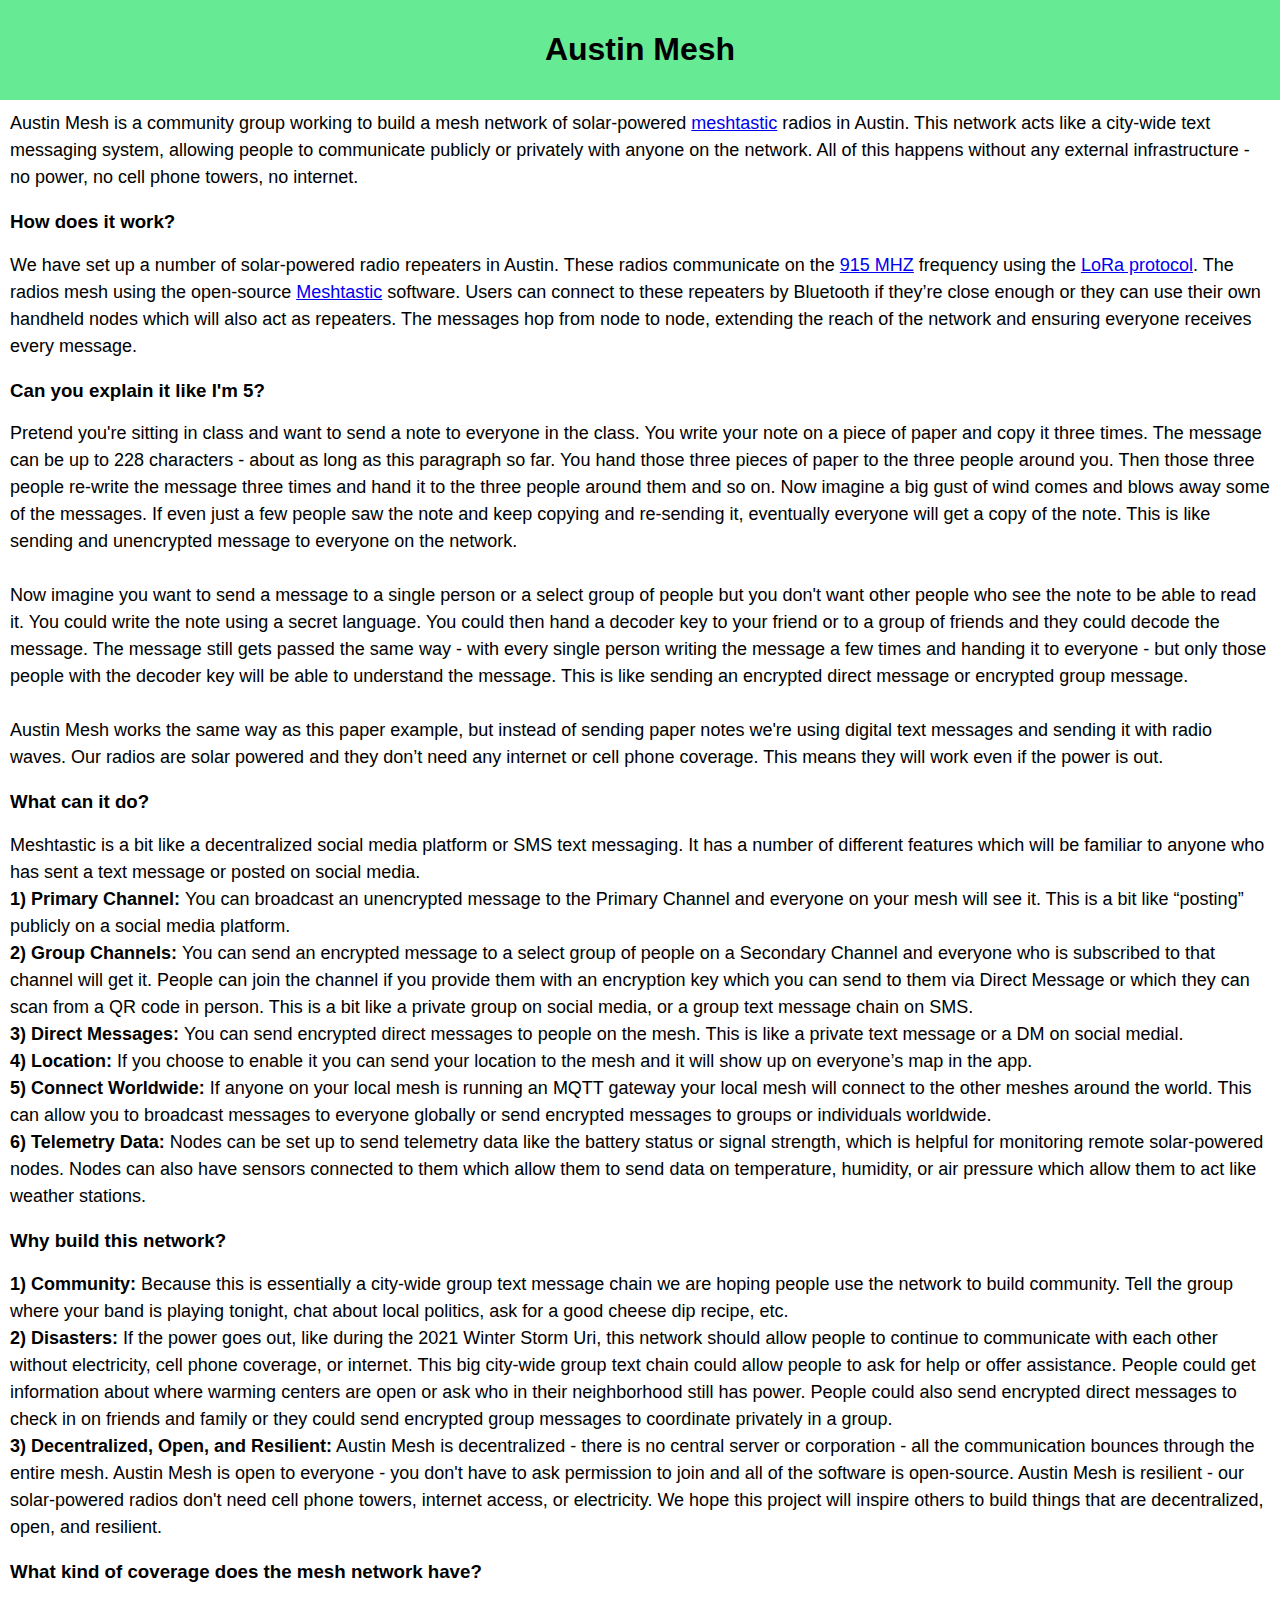
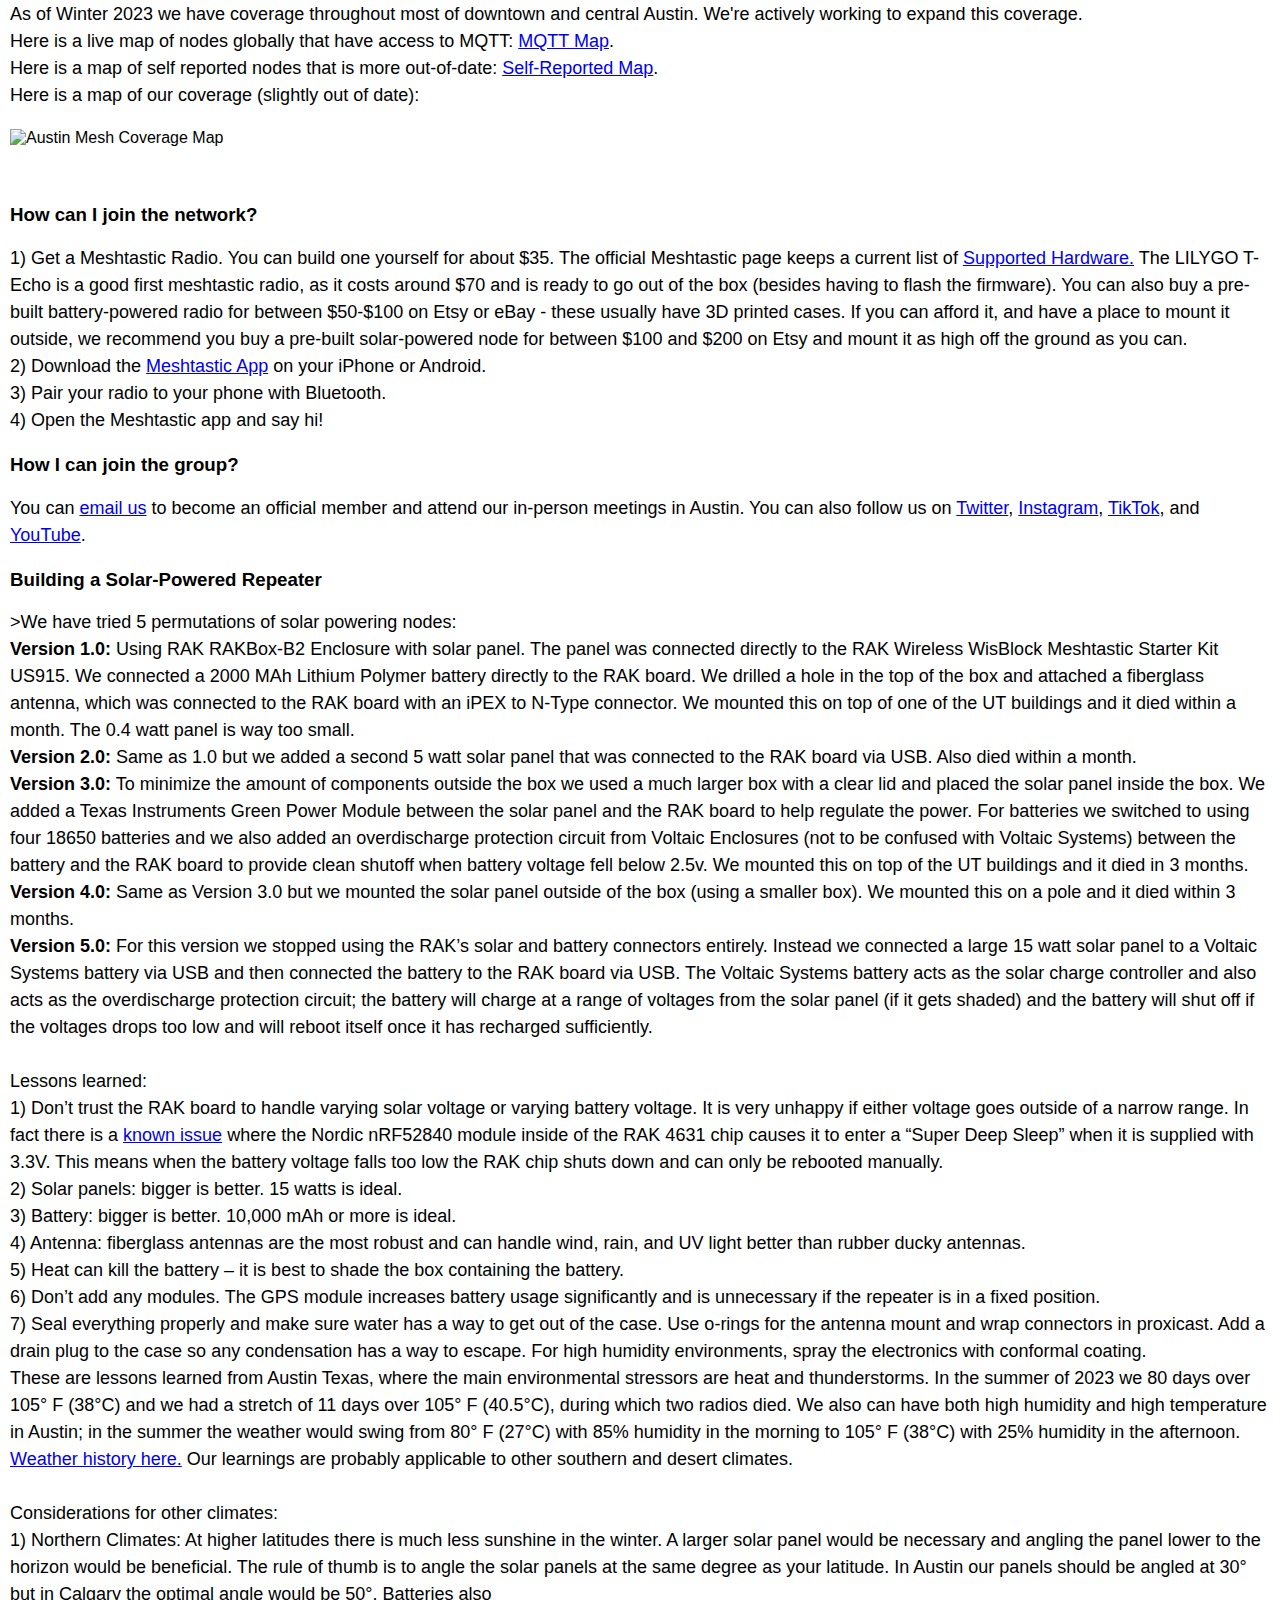
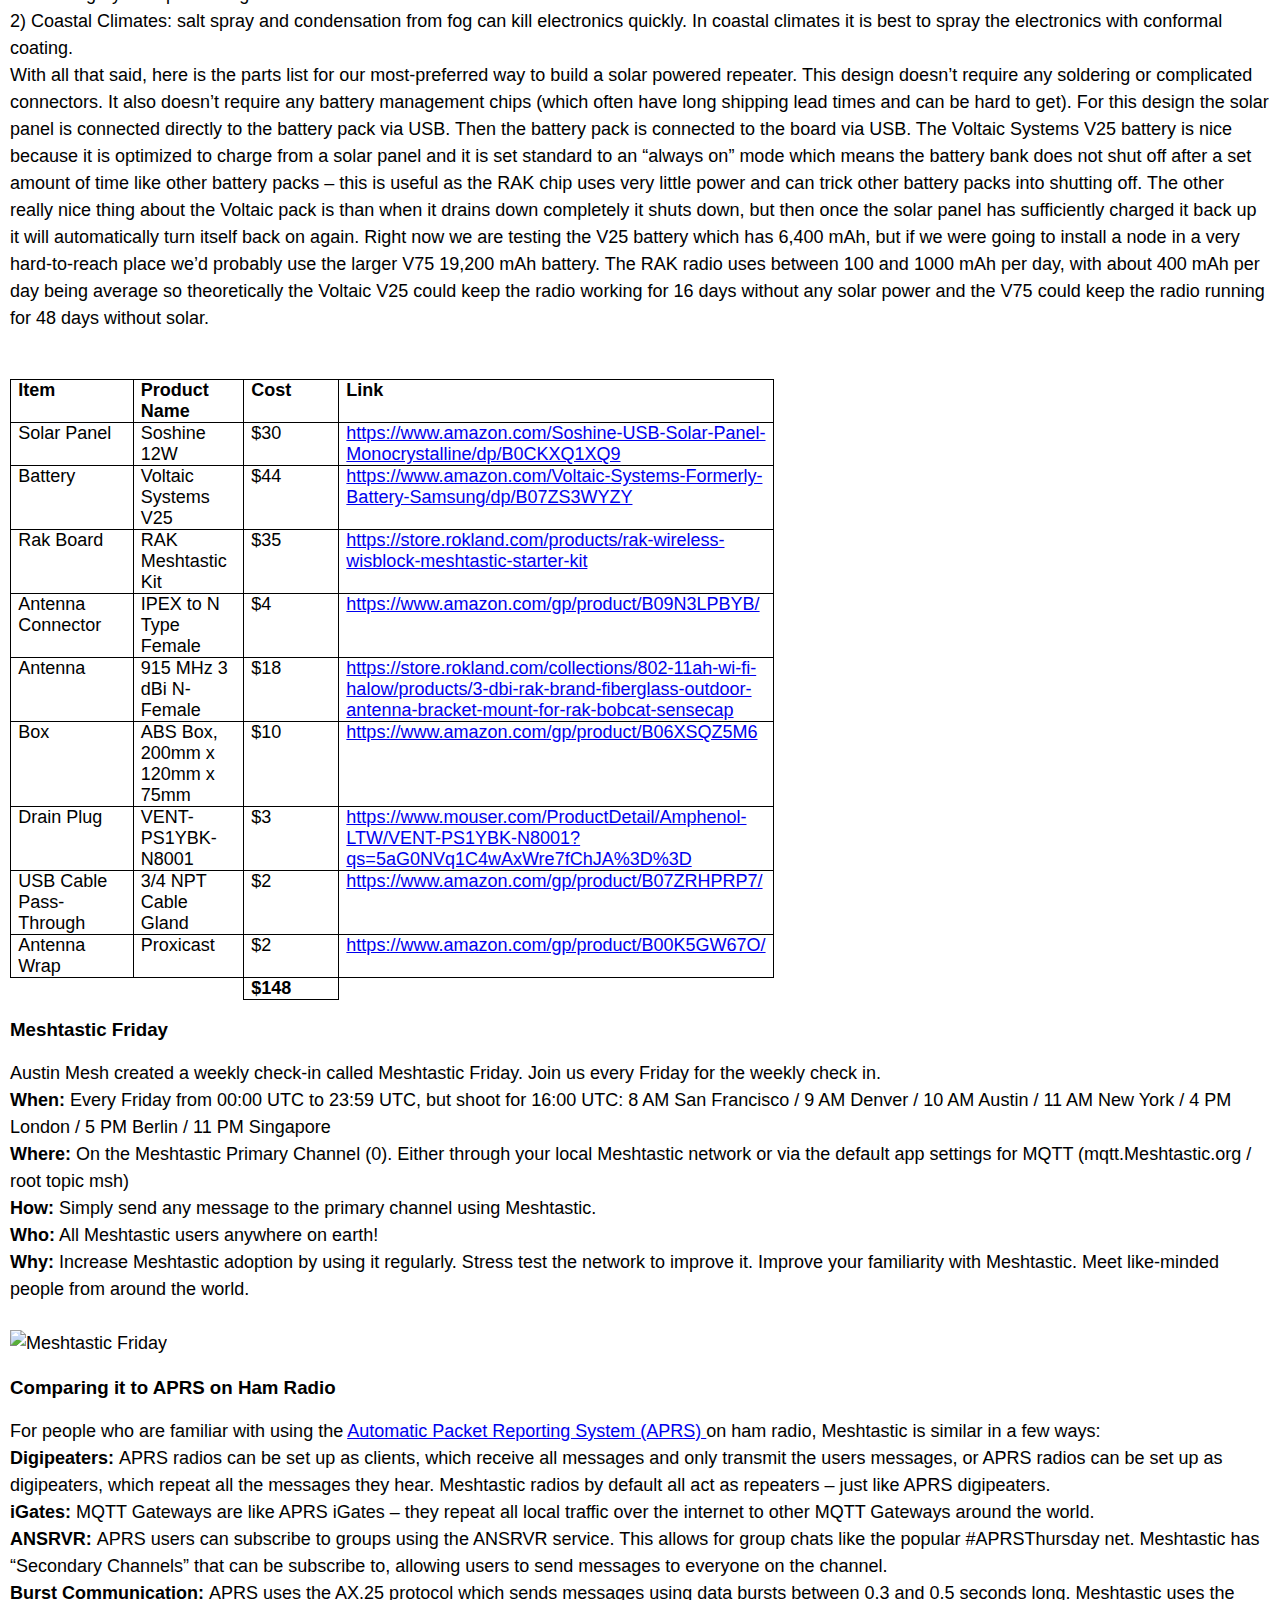
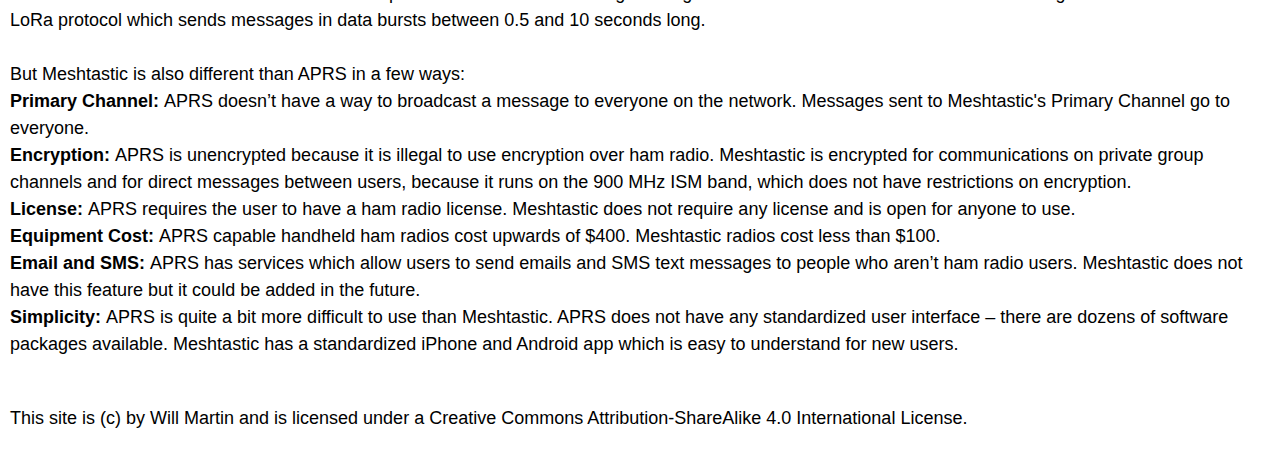
==== index.html @ a824390e "Update index.html" ====
<!DOCTYPE html>
<html>
<head>
	<title>Austin Mesh</title>
	<meta name="viewport" content="width=device-width, initial-scale=1.0">
	<style>
		body {
			font-family: Arial, sans-serif;
			margin: 0;
			padding: 0;
		}
		header {
			background-color: #67EA94;
			color: #000000;
			text-align: center;
			padding: 10px;
		}
		main {
			padding: 10px;
		}
		p {
			font-size: 18px;
			line-height: 1.5;
			margin: 0 0 20px 0;
		}
		img {
		max-width: 100%;
		width: 500px;
                }
	</style>
</head>
<body>
	<header>
		<h1>Austin Mesh</h1>
	</header>
	<main>
<p>Austin Mesh is a community group working to build a mesh network of solar-powered <a href="https://meshtastic.org/">meshtastic</a> radios in Austin.
This network acts like a city-wide text messaging system, allowing people to communicate publicly or privately with anyone on the network.
All of this happens without any external infrastructure - no power, no cell phone towers, no internet.</p>

<h3> How does it work? </h3>
<p>We have set up a number of solar-powered radio repeaters in Austin. These radios communicate on the <a href="https://en.wikipedia.org/wiki/33-centimeter_band">915 MHZ</a> frequency using the <a href="https://en.wikipedia.org/wiki/LoRa">LoRa protocol</a>.
The radios mesh using the open-source <a href="https://meshtastic.org/">Meshtastic</a> software.
Users can connect to these repeaters by Bluetooth if they’re close enough or they can use their own handheld nodes which will also act as repeaters. The messages hop from node to node, extending the reach of the network and ensuring everyone receives every message.
<br></p>


<h3> Can you explain it like I'm 5?</h3>
<p>Pretend you're sitting in class and want to send a note to everyone in the class.
You write your note on a piece of paper and copy it three times.
The message can be up to 228 characters - about as long as this paragraph so far.
You hand those three pieces of paper to the three people around you.
Then those three people re-write the message three times and hand it to the three people around them and so on.
Now imagine a big gust of wind comes and blows away some of the messages.
If even just a few people saw the note and keep copying and re-sending it, eventually everyone will get a copy of the note.
This is like sending and unencrypted message to everyone on the network.
<br><br>
Now imagine you want to send a message to a single person or a select group of people but you don't want other people who see the note to be able to read it.
You could write the note using a secret language. You could then hand a decoder key to your friend or to a group of friends and they could decode the message.
The message still gets passed the same way - with every single person writing the message a few times and handing it to everyone - but only those people with the decoder key will be able to understand the message.
This is like sending an encrypted direct message or encrypted group message.
<br><br>
Austin Mesh works the same way as this paper example, but instead of sending paper notes we're using digital text messages and sending it with radio waves.
Our radios are solar powered and they don’t need any internet or cell phone coverage. This means they will work even if the power is out.
<br>

</p>		
<h3> What can it do? </h3>
<p>Meshtastic is a bit like a decentralized social media platform or SMS text messaging. It has a number of different features which will be familiar to anyone who has sent a text message or posted on social media.
<br>
<b>1) Primary Channel: </b> You can broadcast an unencrypted message to the Primary Channel and everyone on your mesh will see it. This is a bit like “posting” publicly on a social media platform.
<br>
<b>2) Group Channels: </b> You can send an encrypted message to a select group of people on a Secondary Channel and everyone who is subscribed to that channel will get it. People can join the channel if you provide them with an encryption key which you can send to them via Direct Message or which they can scan from a QR code in person. This is a bit like a private group on social media, or a group text message chain on SMS.
<br>
<b>3) Direct Messages: </b> You can send encrypted direct messages to people on the mesh. This is like a private text message or a DM on social medial.
<br>
<b>4) Location: </b> If you choose to enable it you can send your location to the mesh and it will show up on everyone’s map in the app. 
<br>
<b>5) Connect Worldwide: </b> If anyone on your local mesh is running an MQTT gateway your local mesh will connect to the other meshes around the world. This can allow you to broadcast messages to everyone globally or send encrypted messages to groups or individuals worldwide.
<br>
<b>6) Telemetry Data: </b> Nodes can be set up to send telemetry data like the battery status or signal strength, which is helpful for monitoring remote solar-powered nodes. Nodes can also have sensors connected to them which allow them to send data on temperature, humidity, or air pressure which allow them to act like weather stations.
<br>
</p>

<h3>Why build this network?</h3>
<p>
<b>1) Community:</b> Because this is essentially a city-wide group text message chain we are hoping people use the network to build community. Tell the group where your band is playing tonight, chat about local politics, ask for a good cheese dip recipe, etc.
<br>
<b>2) Disasters:</b> If the power goes out, like during the 2021 Winter Storm Uri, this network should allow people to continue to communicate with each other without electricity, cell phone coverage, or internet. This big city-wide group text chain could allow people to ask for help or offer assistance. People could get information about where warming centers are open or ask who in their neighborhood still has power. People could also send encrypted direct messages to check in on friends and family or they could send encrypted group messages to coordinate privately in a group.
<br>	
<b>3) Decentralized, Open, and Resilient:</b> Austin Mesh is decentralized - there is no central server or corporation - all the communication bounces through the entire mesh. Austin Mesh is open to everyone - you don't have to ask permission to join and all of the software is open-source. Austin Mesh is resilient - our solar-powered radios don't need cell phone towers, internet access, or electricity. We hope this project will inspire others to build things that are decentralized, open, and resilient.
<br>

<h3>What kind of coverage does the mesh network have?</h3>
<p>As of Winter 2023 we have coverage throughout most of downtown and central Austin. We're actively working to expand this coverage.
<br>
Here is a live map of nodes globally that have access to MQTT: <a href="https://map.technicallyrural.com">MQTT Map</a>.
<br>
Here is a map of self reported nodes that is more out-of-date: <a href="https://canvis.app/meshtastic-map">Self-Reported Map</a>.
<br>
Here is a map of our coverage (slightly out of date):</p>
<img src="coverage.jpg" alt="Austin Mesh Coverage Map"></p><br>

<h3>How can I join the network?</h3>
<p>
1) Get a Meshtastic Radio.
You can build one yourself for about $35. The official Meshtastic page keeps a current list of <a href="https://meshtastic.org/docs/hardware/devices/">Supported Hardware.</a> The LILYGO T-Echo is a good first meshtastic radio, as it costs around $70 and is ready to go out of the box (besides having to flash the firmware).
You can also buy a pre-built battery-powered radio for between $50-$100 on Etsy or eBay - these usually have 3D printed cases. 
If you can afford it, and have a place to mount it outside, we recommend you buy a pre-built solar-powered node for between $100 and $200 on Etsy and mount it as high off the ground as you can.
<br>
2) Download the <a href="https://meshtastic.org/docs/software">Meshtastic App</a> on your iPhone or Android.
<br>
3) Pair your radio to your phone with Bluetooth.
<br>
4) Open the Meshtastic app and say hi!
<br></p>
<h3>How I can join the group?</h3>
<p>You can <a href="mailto:info@austinmesh.org">email us</a> to become an official member and attend our in-person meetings in Austin. You can also follow us on <a href="https://twitter.com/AustinMeshOrg">Twitter</a>, 
<a href="https://www.instagram.com/p/Cq0jOpYLpZy/">Instagram</a>, 
<a href="https://www.tiktok.com/@austinmesh.org">TikTok</a>, 
and <a href="https://youtube.com/channel/UCtFl5gdwv0SdrP8sHlDMKNA">YouTube</a>.</p>

<h3>Building a Solar-Powered Repeater</h3>
<p>>We have tried 5 permutations of solar powering nodes:
<br><b>Version 1.0:</b> Using RAK RAKBox-B2 Enclosure with solar panel. The panel was connected directly to the RAK Wireless WisBlock Meshtastic Starter Kit US915. We connected a 2000 MAh Lithium Polymer battery directly to the RAK board. We drilled a hole in the top of the box and attached a fiberglass antenna, which was connected to the RAK board with an iPEX to N-Type connector. We mounted this on top of one of the UT buildings and it died within a month. The 0.4 watt panel is way too small. 
<br><b>Version 2.0:</b> Same as 1.0 but we added a second 5 watt solar panel that was connected to the RAK board via USB. Also died within a month.
<br><b>Version 3.0:</b> To minimize the amount of components outside the box we used a much larger box with a clear lid and placed the solar panel inside the box. We added a Texas Instruments Green Power Module between the solar panel and the RAK board to help regulate the power. For batteries we switched to using four 18650 batteries and we also added an overdischarge protection circuit from Voltaic Enclosures (not to be confused with Voltaic Systems) between the battery and the RAK board to provide clean shutoff when battery voltage fell below 2.5v. We mounted this on top of the UT buildings and it died in 3 months.
<br><b>Version 4.0:</b> Same as Version 3.0 but we mounted the solar panel outside of the box (using a smaller box). We mounted this on a pole and it died within 3 months.
<br><b>Version 5.0:</b> For this version we stopped using the RAK’s solar and battery connectors entirely. Instead we connected a large 15 watt solar panel to a Voltaic Systems battery via USB and then connected the battery to the RAK board via USB. The Voltaic Systems battery acts as the solar charge controller and also acts as the overdischarge protection circuit; the battery will charge at a range of voltages from the solar panel (if it gets shaded) and the battery will shut off if the voltages drops too low and will reboot itself once it has recharged sufficiently.
<br>
<br>Lessons learned:
<br>1)	Don’t trust the RAK board to handle varying solar voltage or varying battery voltage. It is very unhappy if either voltage goes outside of a narrow range. In fact there is a <a href="https://meshtastic.discourse.group/t/rak-4631-solar-repeater/7694/7">known issue</a> where the Nordic nRF52840 module inside of the RAK 4631 chip causes it to enter a “Super Deep Sleep” when it is supplied with 3.3V. This means when the battery voltage falls too low the RAK chip shuts down and can only be rebooted manually.
<br>2)	Solar panels: bigger is better. 15 watts is ideal.
<br>3)	Battery: bigger is better. 10,000 mAh or more is ideal.
<br>4)	Antenna: fiberglass antennas are the most robust and can handle wind, rain, and UV light better than rubber ducky antennas.
<br>5)	Heat can kill the battery – it is best to shade the box containing the battery.
<br>6)	Don’t add any modules. The GPS module increases battery usage significantly and is unnecessary if the repeater is in a fixed position.
<br>7)	Seal everything properly and make sure water has a way to get out of the case. Use o-rings for the antenna mount and wrap connectors in proxicast. Add a drain plug to the case so any condensation has a way to escape. For high humidity environments, spray the electronics with conformal coating.
<br>These are lessons learned from Austin Texas, where the main environmental stressors are heat and thunderstorms. In the summer of 2023 we 80 days over 105° F (38°C) and we had a stretch of 11 days over 105° F (40.5°C), during which two radios died. We also can have both high humidity and high temperature in Austin; in the summer the weather would swing from 80° F (27°C) with 85% humidity in the morning to 105° F (38°C) with 25% humidity in the afternoon. <a href="https://weatherspark.com/h/y/8004/2023/Historical-Weather-during-2023-in-Austin-Texas-United-States">Weather history here.</a> Our learnings are probably applicable to other southern and desert climates.
<br>
<br>Considerations for other climates:
<br>1)	Northern Climates: At higher latitudes there is much less sunshine in the winter. A larger solar panel would be necessary and angling the panel lower to the horizon would be beneficial. The rule of thumb is to angle the solar panels at the same degree as your latitude. In Austin our panels should be angled at 30° but in Calgary the optimal angle would be 50°. Batteries also 
<br>2)	Coastal Climates: salt spray and condensation from fog can kill electronics quickly. In coastal climates it is best to spray the electronics with conformal coating.
<br>
With all that said, here is the parts list for our most-preferred way to build a solar powered repeater. This design doesn’t require any soldering or complicated connectors. It also doesn’t require any battery management chips (which often have long shipping lead times and can be hard to get). For this design the solar panel is connected directly to the battery pack via USB. Then the battery pack is connected to the board via USB. The Voltaic Systems V25 battery is nice because it is optimized to charge from a solar panel and it is set standard to an “always on” mode which means the battery bank does not shut off after a set amount of time like other battery packs – this is useful as the RAK chip uses very little power and can trick other battery packs into shutting off. The other really nice thing about the Voltaic pack is than when it drains down completely it shuts down, but then once the solar panel has sufficiently charged it back up it will automatically turn itself back on again. Right now we are testing the V25 battery which has 6,400 mAh, but if we were going to install a node in a very hard-to-reach place we’d probably use the larger V75 19,200 mAh battery.
The RAK radio uses between 100 and 1000 mAh per day, with about 400 mAh per day being average so theoretically the Voltaic V25 could keep the radio working for 16 days without any solar power and the V75 could keep the radio running for 48 days without solar.
<br>
<br>
<table class=MsoTableGrid border=1 cellspacing=0 cellpadding=0
 style='border-collapse:collapse;border:none;mso-border-alt:solid windowtext .5pt;
 mso-yfti-tbllook:1184;mso-padding-alt:0in 5.4pt 0in 5.4pt'>
 <tr style='mso-yfti-irow:0;mso-yfti-firstrow:yes'>
  <td width=107 valign=top style='width:80.35pt;border:solid windowtext 1.0pt;
  mso-border-alt:solid windowtext .5pt;padding:0in 5.4pt 0in 5.4pt'>
  <p class=MsoNormal style='margin-bottom:0in;line-height:normal'><b>Item<o:p></o:p></b></p>
  </td>
  <td width=95 valign=top style='width:71.35pt;border:solid windowtext 1.0pt;
  border-left:none;mso-border-left-alt:solid windowtext .5pt;mso-border-alt:
  solid windowtext .5pt;padding:0in 5.4pt 0in 5.4pt'>
  <p class=MsoNormal style='margin-bottom:0in;line-height:normal'><b>Product
  Name<o:p></o:p></b></p>
  </td>
  <td width=80 valign=top style='width:59.85pt;border:solid windowtext 1.0pt;
  border-left:none;mso-border-left-alt:solid windowtext .5pt;mso-border-alt:
  solid windowtext .5pt;padding:0in 5.4pt 0in 5.4pt'>
  <p class=MsoNormal style='margin-bottom:0in;line-height:normal'><b>Cost<o:p></o:p></b></p>
  </td>
  <td width=341 valign=top style='width:255.95pt;border:solid windowtext 1.0pt;
  border-left:none;mso-border-left-alt:solid windowtext .5pt;mso-border-alt:
  solid windowtext .5pt;padding:0in 5.4pt 0in 5.4pt'>
  <p class=MsoNormal style='margin-bottom:0in;line-height:normal'><b>Link<o:p></o:p></b></p>
  </td>
 </tr>
 <tr style='mso-yfti-irow:1'>
  <td width=107 valign=top style='width:80.35pt;border:solid windowtext 1.0pt;
  border-top:none;mso-border-top-alt:solid windowtext .5pt;mso-border-alt:solid windowtext .5pt;
  padding:0in 5.4pt 0in 5.4pt'>
  <p class=MsoNormal style='margin-bottom:0in;line-height:normal'>Solar Panel</p>
  </td>
  <td width=95 valign=top style='width:71.35pt;border-top:none;border-left:
  none;border-bottom:solid windowtext 1.0pt;border-right:solid windowtext 1.0pt;
  mso-border-top-alt:solid windowtext .5pt;mso-border-left-alt:solid windowtext .5pt;
  mso-border-alt:solid windowtext .5pt;padding:0in 5.4pt 0in 5.4pt'>
  <p class=MsoNormal style='margin-bottom:0in;line-height:normal'><span
  class=SpellE>Soshine</span> 12W</p>
  </td>
  <td width=80 valign=top style='width:59.85pt;border-top:none;border-left:
  none;border-bottom:solid windowtext 1.0pt;border-right:solid windowtext 1.0pt;
  mso-border-top-alt:solid windowtext .5pt;mso-border-left-alt:solid windowtext .5pt;
  mso-border-alt:solid windowtext .5pt;padding:0in 5.4pt 0in 5.4pt'>
  <p class=MsoNormal style='margin-bottom:0in;line-height:normal'>$30</p>
  </td>
  <td width=341 valign=top style='width:255.95pt;border-top:none;border-left:
  none;border-bottom:solid windowtext 1.0pt;border-right:solid windowtext 1.0pt;
  mso-border-top-alt:solid windowtext .5pt;mso-border-left-alt:solid windowtext .5pt;
  mso-border-alt:solid windowtext .5pt;padding:0in 5.4pt 0in 5.4pt'>
  <p class=MsoNormal style='margin-bottom:0in;line-height:normal'><a
  href="https://www.amazon.com/Soshine-USB-Solar-Panel-Monocrystalline/dp/B0CKXQ1XQ9">https://www.amazon.com/Soshine-USB-Solar-Panel-Monocrystalline/dp/B0CKXQ1XQ9</a></p>
  </td>
 </tr>
 <tr style='mso-yfti-irow:2'>
  <td width=107 valign=top style='width:80.35pt;border:solid windowtext 1.0pt;
  border-top:none;mso-border-top-alt:solid windowtext .5pt;mso-border-alt:solid windowtext .5pt;
  padding:0in 5.4pt 0in 5.4pt'>
  <p class=MsoNormal style='margin-bottom:0in;line-height:normal'>Battery</p>
  </td>
  <td width=95 valign=top style='width:71.35pt;border-top:none;border-left:
  none;border-bottom:solid windowtext 1.0pt;border-right:solid windowtext 1.0pt;
  mso-border-top-alt:solid windowtext .5pt;mso-border-left-alt:solid windowtext .5pt;
  mso-border-alt:solid windowtext .5pt;padding:0in 5.4pt 0in 5.4pt'>
  <p class=MsoNormal style='margin-bottom:0in;line-height:normal'>Voltaic
  Systems V25</p>
  </td>
  <td width=80 valign=top style='width:59.85pt;border-top:none;border-left:
  none;border-bottom:solid windowtext 1.0pt;border-right:solid windowtext 1.0pt;
  mso-border-top-alt:solid windowtext .5pt;mso-border-left-alt:solid windowtext .5pt;
  mso-border-alt:solid windowtext .5pt;padding:0in 5.4pt 0in 5.4pt'>
  <p class=MsoNormal style='margin-bottom:0in;line-height:normal'>$44</p>
  </td>
  <td width=341 valign=top style='width:255.95pt;border-top:none;border-left:
  none;border-bottom:solid windowtext 1.0pt;border-right:solid windowtext 1.0pt;
  mso-border-top-alt:solid windowtext .5pt;mso-border-left-alt:solid windowtext .5pt;
  mso-border-alt:solid windowtext .5pt;padding:0in 5.4pt 0in 5.4pt'>
  <p class=MsoNormal style='margin-bottom:0in;line-height:normal'><a
  href="https://www.amazon.com/Voltaic-Systems-Formerly-Battery-Samsung/dp/B07ZS3WYZY">https://www.amazon.com/Voltaic-Systems-Formerly-Battery-Samsung/dp/B07ZS3WYZY</a></p>
  </td>
 </tr>
 <tr style='mso-yfti-irow:3'>
  <td width=107 valign=top style='width:80.35pt;border:solid windowtext 1.0pt;
  border-top:none;mso-border-top-alt:solid windowtext .5pt;mso-border-alt:solid windowtext .5pt;
  padding:0in 5.4pt 0in 5.4pt'>
  <p class=MsoNormal style='margin-bottom:0in;line-height:normal'>Rak Board</p>
  </td>
  <td width=95 valign=top style='width:71.35pt;border-top:none;border-left:
  none;border-bottom:solid windowtext 1.0pt;border-right:solid windowtext 1.0pt;
  mso-border-top-alt:solid windowtext .5pt;mso-border-left-alt:solid windowtext .5pt;
  mso-border-alt:solid windowtext .5pt;padding:0in 5.4pt 0in 5.4pt'>
  <p class=MsoNormal style='margin-bottom:0in;line-height:normal'>RAK Meshtastic
  Kit</p>
  </td>
  <td width=80 valign=top style='width:59.85pt;border-top:none;border-left:
  none;border-bottom:solid windowtext 1.0pt;border-right:solid windowtext 1.0pt;
  mso-border-top-alt:solid windowtext .5pt;mso-border-left-alt:solid windowtext .5pt;
  mso-border-alt:solid windowtext .5pt;padding:0in 5.4pt 0in 5.4pt'>
  <p class=MsoNormal style='margin-bottom:0in;line-height:normal'>$35</p>
  </td>
  <td width=341 valign=top style='width:255.95pt;border-top:none;border-left:
  none;border-bottom:solid windowtext 1.0pt;border-right:solid windowtext 1.0pt;
  mso-border-top-alt:solid windowtext .5pt;mso-border-left-alt:solid windowtext .5pt;
  mso-border-alt:solid windowtext .5pt;padding:0in 5.4pt 0in 5.4pt'>
  <p class=MsoNormal style='margin-bottom:0in;line-height:normal'><a
  href="https://store.rokland.com/products/rak-wireless-wisblock-meshtastic-starter-kit">https://store.rokland.com/products/rak-wireless-wisblock-meshtastic-starter-kit</a></p>
  </td>
 </tr>
 <tr style='mso-yfti-irow:4'>
  <td width=107 valign=top style='width:80.35pt;border:solid windowtext 1.0pt;
  border-top:none;mso-border-top-alt:solid windowtext .5pt;mso-border-alt:solid windowtext .5pt;
  padding:0in 5.4pt 0in 5.4pt'>
  <p class=MsoNormal style='margin-bottom:0in;line-height:normal'>Antenna
  Connector</p>
  </td>
  <td width=95 valign=top style='width:71.35pt;border-top:none;border-left:
  none;border-bottom:solid windowtext 1.0pt;border-right:solid windowtext 1.0pt;
  mso-border-top-alt:solid windowtext .5pt;mso-border-left-alt:solid windowtext .5pt;
  mso-border-alt:solid windowtext .5pt;padding:0in 5.4pt 0in 5.4pt'>
  <p class=MsoNormal style='margin-bottom:0in;line-height:normal'>IPEX to N
  Type Female</p>
  </td>
  <td width=80 valign=top style='width:59.85pt;border-top:none;border-left:
  none;border-bottom:solid windowtext 1.0pt;border-right:solid windowtext 1.0pt;
  mso-border-top-alt:solid windowtext .5pt;mso-border-left-alt:solid windowtext .5pt;
  mso-border-alt:solid windowtext .5pt;padding:0in 5.4pt 0in 5.4pt'>
  <p class=MsoNormal style='margin-bottom:0in;line-height:normal'>$4</p>
  </td>
  <td width=341 valign=top style='width:255.95pt;border-top:none;border-left:
  none;border-bottom:solid windowtext 1.0pt;border-right:solid windowtext 1.0pt;
  mso-border-top-alt:solid windowtext .5pt;mso-border-left-alt:solid windowtext .5pt;
  mso-border-alt:solid windowtext .5pt;padding:0in 5.4pt 0in 5.4pt'>
  <p class=MsoNormal style='margin-bottom:0in;line-height:normal'><a
  href="https://www.amazon.com/gp/product/B09N3LPBYB">https://www.amazon.com/gp/product/B09N3LPBYB/</a></p>
  </td>
 </tr>
 <tr style='mso-yfti-irow:5'>
  <td width=107 valign=top style='width:80.35pt;border:solid windowtext 1.0pt;
  border-top:none;mso-border-top-alt:solid windowtext .5pt;mso-border-alt:solid windowtext .5pt;
  padding:0in 5.4pt 0in 5.4pt'>
  <p class=MsoNormal style='margin-bottom:0in;line-height:normal'>Antenna</p>
  </td>
  <td width=95 valign=top style='width:71.35pt;border-top:none;border-left:
  none;border-bottom:solid windowtext 1.0pt;border-right:solid windowtext 1.0pt;
  mso-border-top-alt:solid windowtext .5pt;mso-border-left-alt:solid windowtext .5pt;
  mso-border-alt:solid windowtext .5pt;padding:0in 5.4pt 0in 5.4pt'>
  <p class=MsoNormal style='margin-bottom:0in;line-height:normal'>915 MHz 3 dBi
  N-Female</p>
  </td>
  <td width=80 valign=top style='width:59.85pt;border-top:none;border-left:
  none;border-bottom:solid windowtext 1.0pt;border-right:solid windowtext 1.0pt;
  mso-border-top-alt:solid windowtext .5pt;mso-border-left-alt:solid windowtext .5pt;
  mso-border-alt:solid windowtext .5pt;padding:0in 5.4pt 0in 5.4pt'>
  <p class=MsoNormal style='margin-bottom:0in;line-height:normal'>$18</p>
  </td>
  <td width=341 valign=top style='width:255.95pt;border-top:none;border-left:
  none;border-bottom:solid windowtext 1.0pt;border-right:solid windowtext 1.0pt;
  mso-border-top-alt:solid windowtext .5pt;mso-border-left-alt:solid windowtext .5pt;
  mso-border-alt:solid windowtext .5pt;padding:0in 5.4pt 0in 5.4pt'>
  <p class=MsoNormal style='margin-bottom:0in;line-height:normal'><a
  href="https://store.rokland.com/collections/802-11ah-wi-fi-halow/products/3-dbi-rak-brand-fiberglass-outdoor-antenna-bracket-mount-for-rak-bobcat-sensecap">https://store.rokland.com/collections/802-11ah-wi-fi-halow/products/3-dbi-rak-brand-fiberglass-outdoor-antenna-bracket-mount-for-rak-bobcat-sensecap</a></p>
  </td>
 </tr>
 <tr style='mso-yfti-irow:6'>
  <td width=107 valign=top style='width:80.35pt;border:solid windowtext 1.0pt;
  border-top:none;mso-border-top-alt:solid windowtext .5pt;mso-border-alt:solid windowtext .5pt;
  padding:0in 5.4pt 0in 5.4pt'>
  <p class=MsoNormal style='margin-bottom:0in;line-height:normal'>Box</p>
  </td>
  <td width=95 valign=top style='width:71.35pt;border-top:none;border-left:
  none;border-bottom:solid windowtext 1.0pt;border-right:solid windowtext 1.0pt;
  mso-border-top-alt:solid windowtext .5pt;mso-border-left-alt:solid windowtext .5pt;
  mso-border-alt:solid windowtext .5pt;padding:0in 5.4pt 0in 5.4pt'>
  <p class=MsoNormal style='margin-bottom:0in;line-height:normal'>ABS Box, 200mm
  x 120mm x 75mm</p>
  </td>
  <td width=80 valign=top style='width:59.85pt;border-top:none;border-left:
  none;border-bottom:solid windowtext 1.0pt;border-right:solid windowtext 1.0pt;
  mso-border-top-alt:solid windowtext .5pt;mso-border-left-alt:solid windowtext .5pt;
  mso-border-alt:solid windowtext .5pt;padding:0in 5.4pt 0in 5.4pt'>
  <p class=MsoNormal style='margin-bottom:0in;line-height:normal'>$10</p>
  </td>
  <td width=341 valign=top style='width:255.95pt;border-top:none;border-left:
  none;border-bottom:solid windowtext 1.0pt;border-right:solid windowtext 1.0pt;
  mso-border-top-alt:solid windowtext .5pt;mso-border-left-alt:solid windowtext .5pt;
  mso-border-alt:solid windowtext .5pt;padding:0in 5.4pt 0in 5.4pt'>
  <p class=MsoNormal style='margin-bottom:0in;line-height:normal'><a
  href="https://www.amazon.com/gp/product/B06XSQZ5M6">https://www.amazon.com/gp/product/B06XSQZ5M6</a></p>
  </td>
 </tr>
 <tr style='mso-yfti-irow:7'>
  <td width=107 valign=top style='width:80.35pt;border:solid windowtext 1.0pt;
  border-top:none;mso-border-top-alt:solid windowtext .5pt;mso-border-alt:solid windowtext .5pt;
  padding:0in 5.4pt 0in 5.4pt'>
  <p class=MsoNormal style='margin-bottom:0in;line-height:normal'>Drain Plug</p>
  </td>
  <td width=95 valign=top style='width:71.35pt;border-top:none;border-left:
  none;border-bottom:solid windowtext 1.0pt;border-right:solid windowtext 1.0pt;
  mso-border-top-alt:solid windowtext .5pt;mso-border-left-alt:solid windowtext .5pt;
  mso-border-alt:solid windowtext .5pt;padding:0in 5.4pt 0in 5.4pt'>
  <p class=MsoNormal style='margin-bottom:0in;line-height:normal'>VENT-PS1YBK-N8001</p>
  </td>
  <td width=80 valign=top style='width:59.85pt;border-top:none;border-left:
  none;border-bottom:solid windowtext 1.0pt;border-right:solid windowtext 1.0pt;
  mso-border-top-alt:solid windowtext .5pt;mso-border-left-alt:solid windowtext .5pt;
  mso-border-alt:solid windowtext .5pt;padding:0in 5.4pt 0in 5.4pt'>
  <p class=MsoNormal style='margin-bottom:0in;line-height:normal'>$3</p>
  </td>
  <td width=341 valign=top style='width:255.95pt;border-top:none;border-left:
  none;border-bottom:solid windowtext 1.0pt;border-right:solid windowtext 1.0pt;
  mso-border-top-alt:solid windowtext .5pt;mso-border-left-alt:solid windowtext .5pt;
  mso-border-alt:solid windowtext .5pt;padding:0in 5.4pt 0in 5.4pt'>
  <p class=MsoNormal style='margin-bottom:0in;line-height:normal'><a
  href="https://www.mouser.com/ProductDetail/Amphenol-LTW/VENT-PS1YBK-N8001?qs=5aG0NVq1C4wAxWre7fChJA%3D%3D">https://www.mouser.com/ProductDetail/Amphenol-LTW/VENT-PS1YBK-N8001?qs=5aG0NVq1C4wAxWre7fChJA%3D%3D</a></p>
  </td>
 </tr>
 <tr style='mso-yfti-irow:8'>
  <td width=107 valign=top style='width:80.35pt;border:solid windowtext 1.0pt;
  border-top:none;mso-border-top-alt:solid windowtext .5pt;mso-border-alt:solid windowtext .5pt;
  padding:0in 5.4pt 0in 5.4pt'>
  <p class=MsoNormal style='margin-bottom:0in;line-height:normal'>USB Cable Pass-Through</p>
  </td>
  <td width=95 valign=top style='width:71.35pt;border-top:none;border-left:
  none;border-bottom:solid windowtext 1.0pt;border-right:solid windowtext 1.0pt;
  mso-border-top-alt:solid windowtext .5pt;mso-border-left-alt:solid windowtext .5pt;
  mso-border-alt:solid windowtext .5pt;padding:0in 5.4pt 0in 5.4pt'>
  <p class=MsoNormal style='margin-bottom:0in;line-height:normal'>3/4 NPT Cable
  Gland</p>
  </td>
  <td width=80 valign=top style='width:59.85pt;border-top:none;border-left:
  none;border-bottom:solid windowtext 1.0pt;border-right:solid windowtext 1.0pt;
  mso-border-top-alt:solid windowtext .5pt;mso-border-left-alt:solid windowtext .5pt;
  mso-border-alt:solid windowtext .5pt;padding:0in 5.4pt 0in 5.4pt'>
  <p class=MsoNormal style='margin-bottom:0in;line-height:normal'>$2</p>
  </td>
  <td width=341 valign=top style='width:255.95pt;border-top:none;border-left:
  none;border-bottom:solid windowtext 1.0pt;border-right:solid windowtext 1.0pt;
  mso-border-top-alt:solid windowtext .5pt;mso-border-left-alt:solid windowtext .5pt;
  mso-border-alt:solid windowtext .5pt;padding:0in 5.4pt 0in 5.4pt'>
  <p class=MsoNormal style='margin-bottom:0in;line-height:normal'><a
  href="https://www.amazon.com/gp/product/B07ZRHPRP7">https://www.amazon.com/gp/product/B07ZRHPRP7/</a></p>
  </td>
 </tr>
 <tr style='mso-yfti-irow:9'>
  <td width=107 valign=top style='width:80.35pt;border:solid windowtext 1.0pt;
  border-top:none;mso-border-top-alt:solid windowtext .5pt;mso-border-alt:solid windowtext .5pt;
  padding:0in 5.4pt 0in 5.4pt'>
  <p class=MsoNormal style='margin-bottom:0in;line-height:normal'>Antenna Wrap</p>
  </td>
  <td width=95 valign=top style='width:71.35pt;border-top:none;border-left:
  none;border-bottom:solid windowtext 1.0pt;border-right:solid windowtext 1.0pt;
  mso-border-top-alt:solid windowtext .5pt;mso-border-left-alt:solid windowtext .5pt;
  mso-border-alt:solid windowtext .5pt;padding:0in 5.4pt 0in 5.4pt'>
  <p class=MsoNormal style='margin-bottom:0in;line-height:normal'><span
  class=SpellE>Proxicast</span></p>
  </td>
  <td width=80 valign=top style='width:59.85pt;border-top:none;border-left:
  none;border-bottom:solid windowtext 1.0pt;border-right:solid windowtext 1.0pt;
  mso-border-top-alt:solid windowtext .5pt;mso-border-left-alt:solid windowtext .5pt;
  mso-border-alt:solid windowtext .5pt;padding:0in 5.4pt 0in 5.4pt'>
  <p class=MsoNormal style='margin-bottom:0in;line-height:normal'>$2</p>
  </td>
  <td width=341 valign=top style='width:255.95pt;border-top:none;border-left:
  none;border-bottom:solid windowtext 1.0pt;border-right:solid windowtext 1.0pt;
  mso-border-top-alt:solid windowtext .5pt;mso-border-left-alt:solid windowtext .5pt;
  mso-border-alt:solid windowtext .5pt;padding:0in 5.4pt 0in 5.4pt'>
  <p class=MsoNormal style='margin-bottom:0in;line-height:normal'><a
  href="https://www.amazon.com/gp/product/B00K5GW67O/">https://www.amazon.com/gp/product/B00K5GW67O/</a></p>
  </td>
 </tr>
 <tr style='mso-yfti-irow:10;mso-yfti-lastrow:yes'>
  <td width=107 valign=top style='width:80.35pt;border:none;mso-border-top-alt:
  solid windowtext .5pt;padding:0in 5.4pt 0in 5.4pt'>
  <p class=MsoNormal style='margin-bottom:0in;line-height:normal'><o:p>&nbsp;</o:p></p>
  </td>
  <td width=95 valign=top style='width:71.35pt;border:none;border-right:solid windowtext 1.0pt;
  mso-border-top-alt:solid windowtext .5pt;mso-border-top-alt:solid windowtext .5pt;
  mso-border-right-alt:solid windowtext .5pt;padding:0in 5.4pt 0in 5.4pt'>
  <p class=MsoNormal style='margin-bottom:0in;line-height:normal'><o:p>&nbsp;</o:p></p>
  </td>
  <td width=80 valign=top style='width:59.85pt;border-top:none;border-left:
  none;border-bottom:solid windowtext 1.0pt;border-right:solid windowtext 1.0pt;
  mso-border-top-alt:solid windowtext .5pt;mso-border-left-alt:solid windowtext .5pt;
  mso-border-alt:solid windowtext .5pt;padding:0in 5.4pt 0in 5.4pt'>
  <p class=MsoNormal style='margin-bottom:0in;line-height:normal'><b>$148<o:p></o:p></b></p>
  </td>
  <td width=341 valign=top style='width:255.95pt;border:none;mso-border-top-alt:
  solid windowtext .5pt;mso-border-left-alt:solid windowtext .5pt;padding:0in 5.4pt 0in 5.4pt'>
  <p class=MsoNormal style='margin-bottom:0in;line-height:normal'><o:p>&nbsp;</o:p></p>
  </td>
 </tr>
</table>

		
<h3>Meshtastic Friday</h3>
<p>Austin Mesh created a weekly check-in called Meshtastic Friday. Join us every Friday for the weekly check in.
<br>
<b>When:</b> Every Friday from 00:00 UTC to 23:59 UTC, but shoot for 16:00 UTC: 8 AM San Francisco / 9 AM Denver / 10 AM Austin / 11 AM New York / 4 PM London / 5 PM Berlin / 11 PM Singapore
<br>
<b>Where:</b> On the Meshtastic Primary Channel (0). Either through your local Meshtastic network or via the default app settings for MQTT (mqtt.Meshtastic.org / root topic msh)
<br>
<b>How:</b> Simply send any message to the primary channel using Meshtastic.
<br>
<b>Who:</b> All Meshtastic users anywhere on earth!
<br>
<b>Why:</b> Increase Meshtastic adoption by using it regularly. Stress test the network to improve it. Improve your familiarity with Meshtastic. Meet like-minded people from around the world.
<br>
<br><img src="meshtasticfriday.PNG" alt="Meshtastic Friday">
<br></p>


<h3>Comparing it to APRS on Ham Radio</h3>
<p>
For people who are familiar with using the <a href="https://en.wikipedia.org/wiki/Automatic_Packet_Reporting_System">Automatic Packet Reporting System (APRS) </a> on ham radio, Meshtastic is similar in a few ways:
<br>
<b>Digipeaters: </b>APRS radios can be set up as clients, which receive all messages and only transmit the users messages, or APRS radios can be set up as digipeaters, which repeat all the messages they hear. Meshtastic radios by default all act as repeaters – just like APRS digipeaters.
<br>
<b>iGates: </b>MQTT Gateways are like APRS iGates – they repeat all local traffic over the internet to other MQTT Gateways around the world.
<br>
<b>ANSRVR: </b>APRS users can subscribe to groups using the ANSRVR service. This allows for group chats like the popular #APRSThursday net. Meshtastic has “Secondary Channels” that can be subscribe to, allowing users to send messages to everyone on the channel.
<br>
<b>Burst Communication: </b>APRS uses the AX.25 protocol which sends messages using data bursts between 0.3 and 0.5 seconds long. Meshtastic uses the LoRa protocol which sends messages in data bursts between 0.5 and 10 seconds long.
<br>
<br>
But Meshtastic is also different than APRS in a few ways:
<br>
<b>Primary Channel: </b>APRS doesn’t have a way to broadcast a message to everyone on the network. Messages sent to Meshtastic's Primary Channel go to everyone.
<br>
<b>Encryption: </b>APRS is unencrypted because it is illegal to use encryption over ham radio. Meshtastic is encrypted for communications on private group channels and for direct messages between users, because it runs on the 900 MHz ISM band, which does not have restrictions on encryption.
<br>
<b>License: </b>APRS requires the user to have a ham radio license. Meshtastic does not require any license and is open for anyone to use.
<br>
<b>Equipment Cost: </b>APRS capable handheld ham radios cost upwards of $400. Meshtastic radios cost less than $100.
<br>
<b>Email and SMS: </b>APRS has services which allow users to send emails and SMS text messages to people who aren’t ham radio users. Meshtastic does not have this feature but it could be added in the future.
<br>
<b>Simplicity: </b>APRS is quite a bit more difficult to use than Meshtastic. APRS does not have any standardized user interface – there are dozens of software packages available. Meshtastic has a standardized iPhone and Android app which is easy to understand for new users.
<br>
<br>

<p>This site is (c) by Will Martin and is licensed under a Creative Commons Attribution-ShareAlike 4.0 International License.</p>

	</main>
</body>
</html>
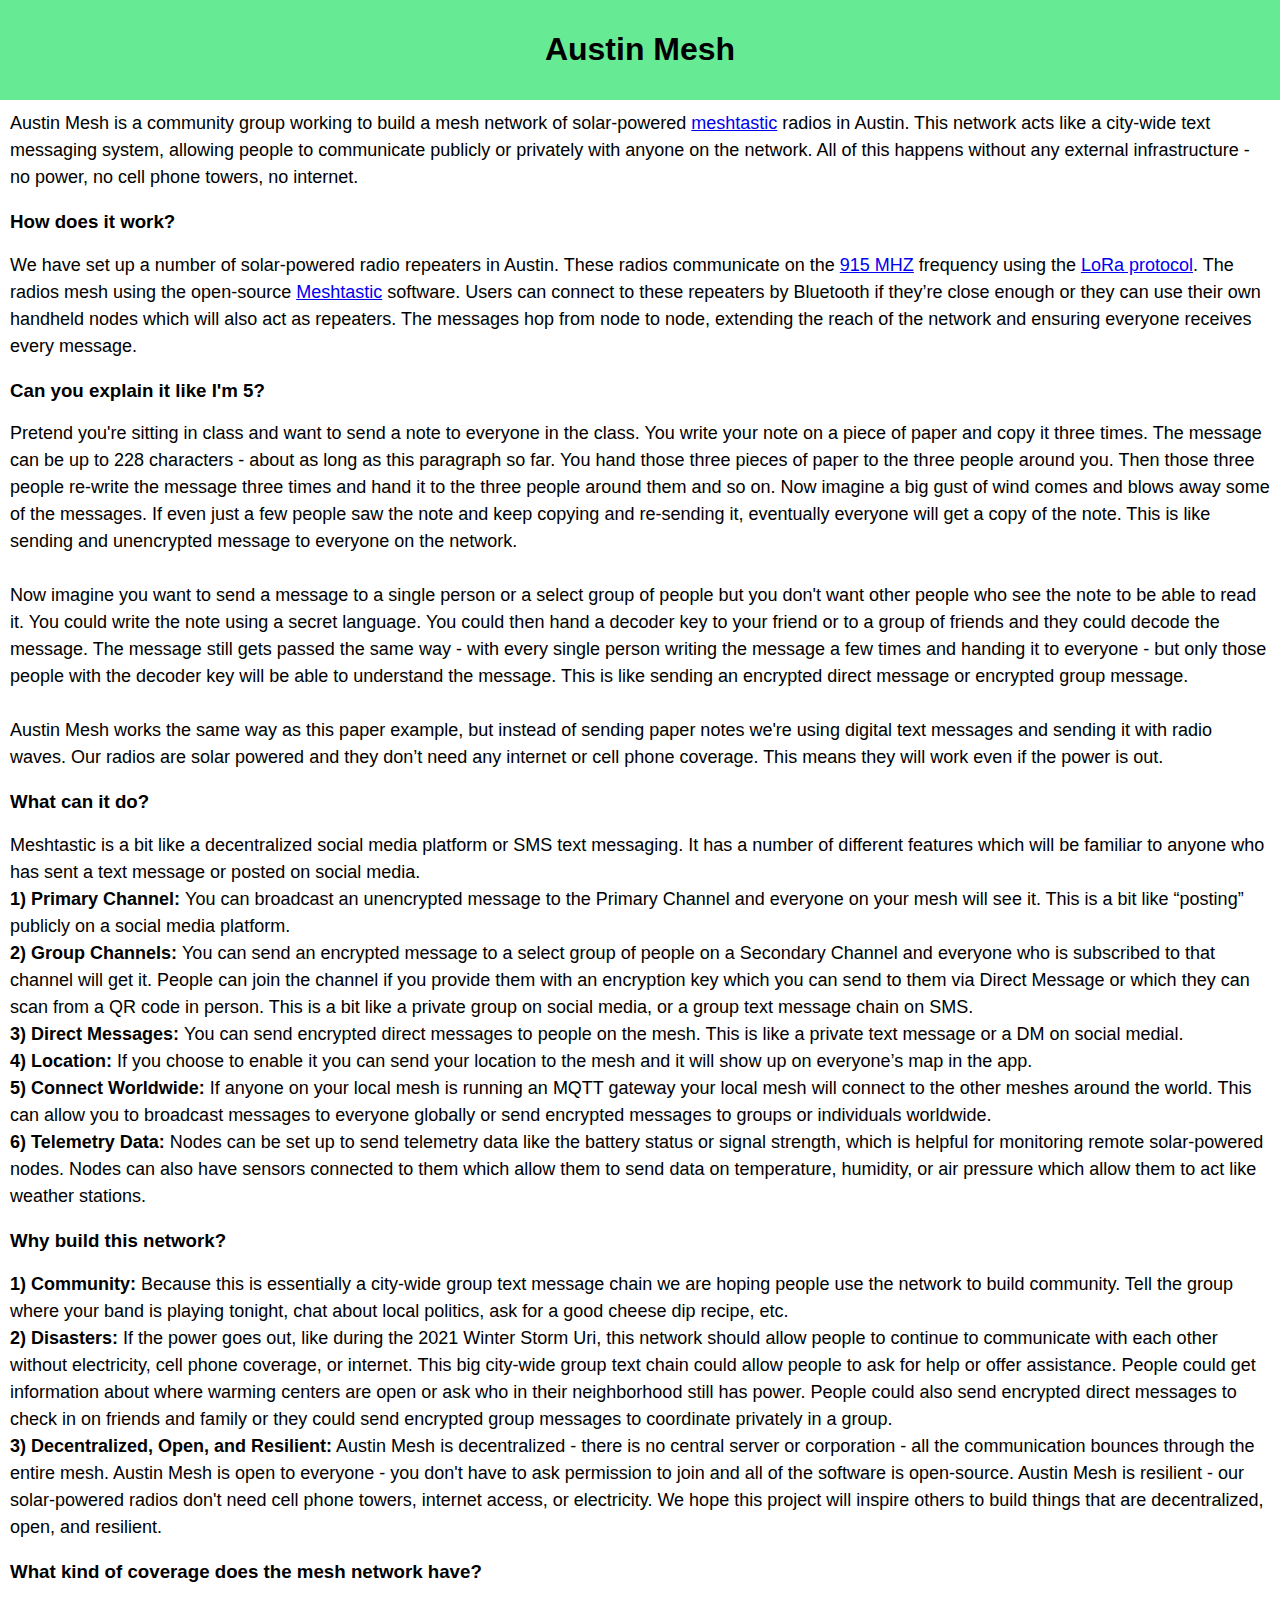
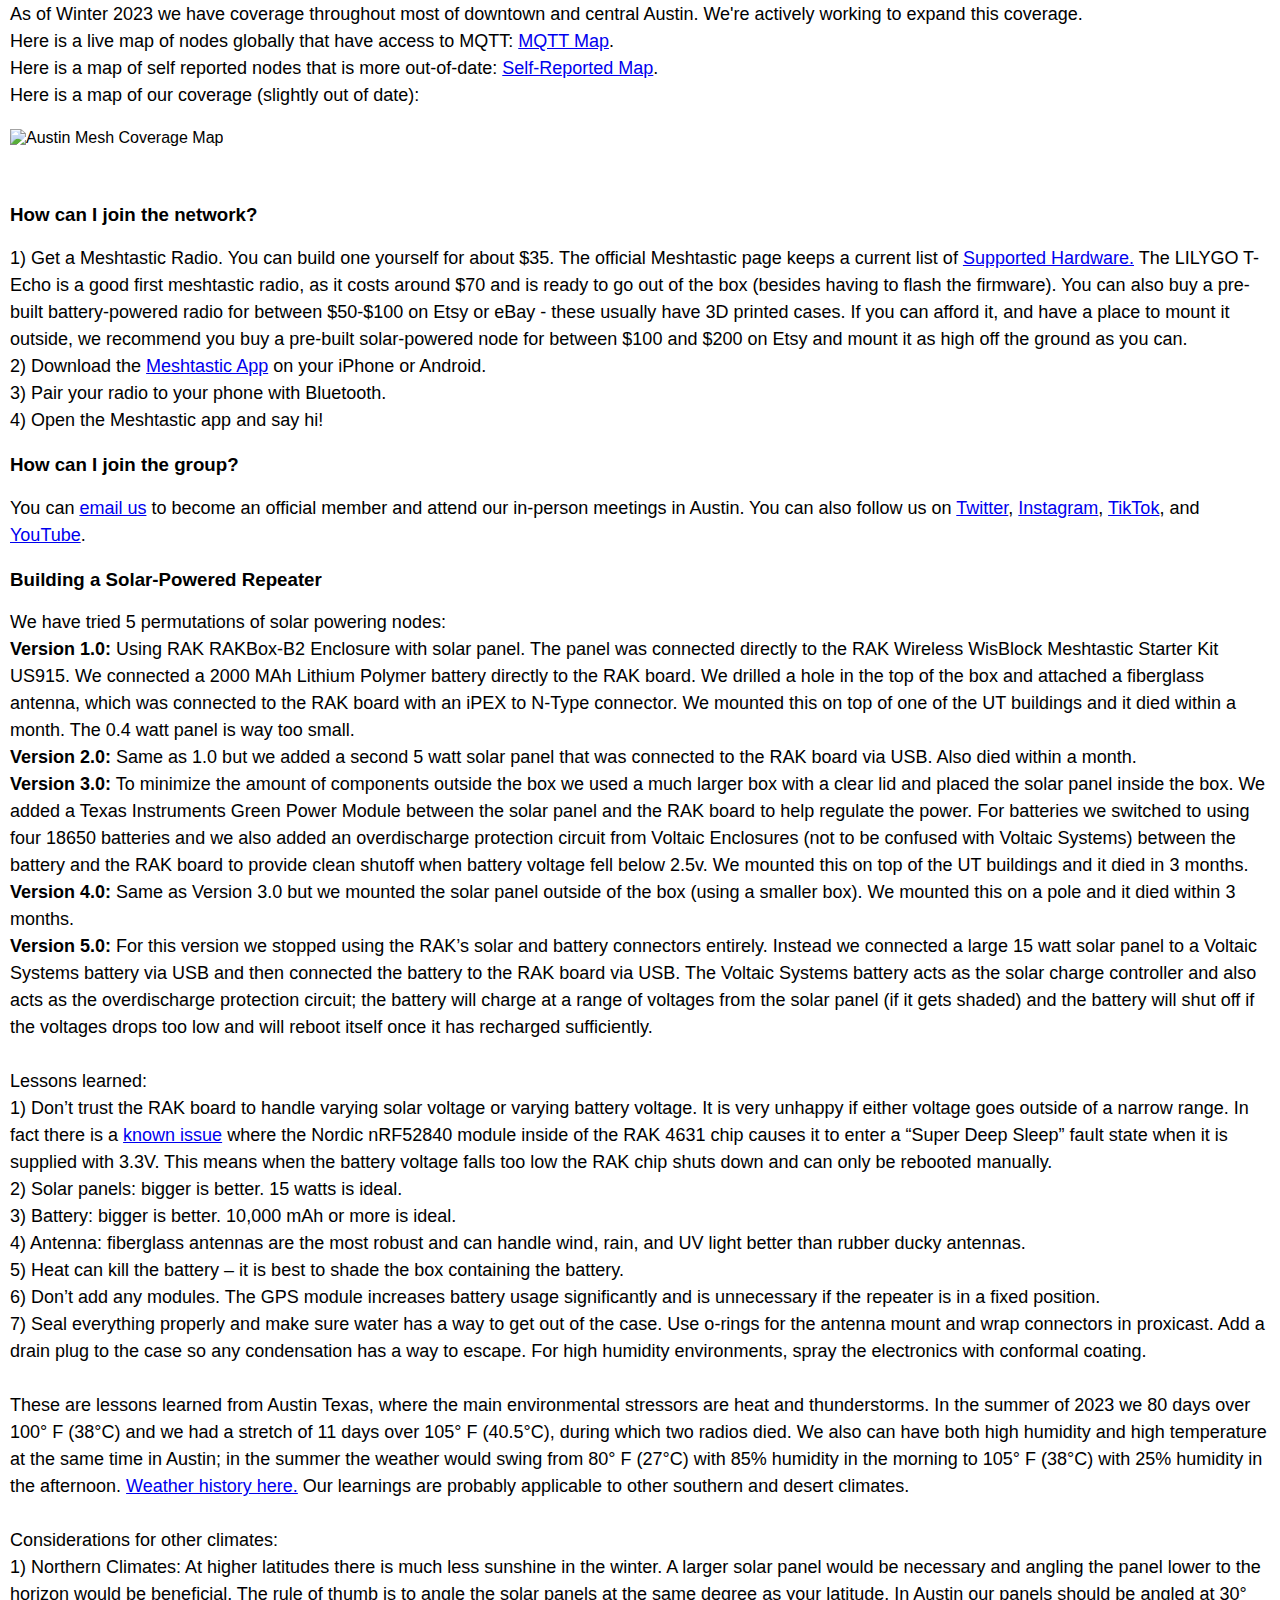
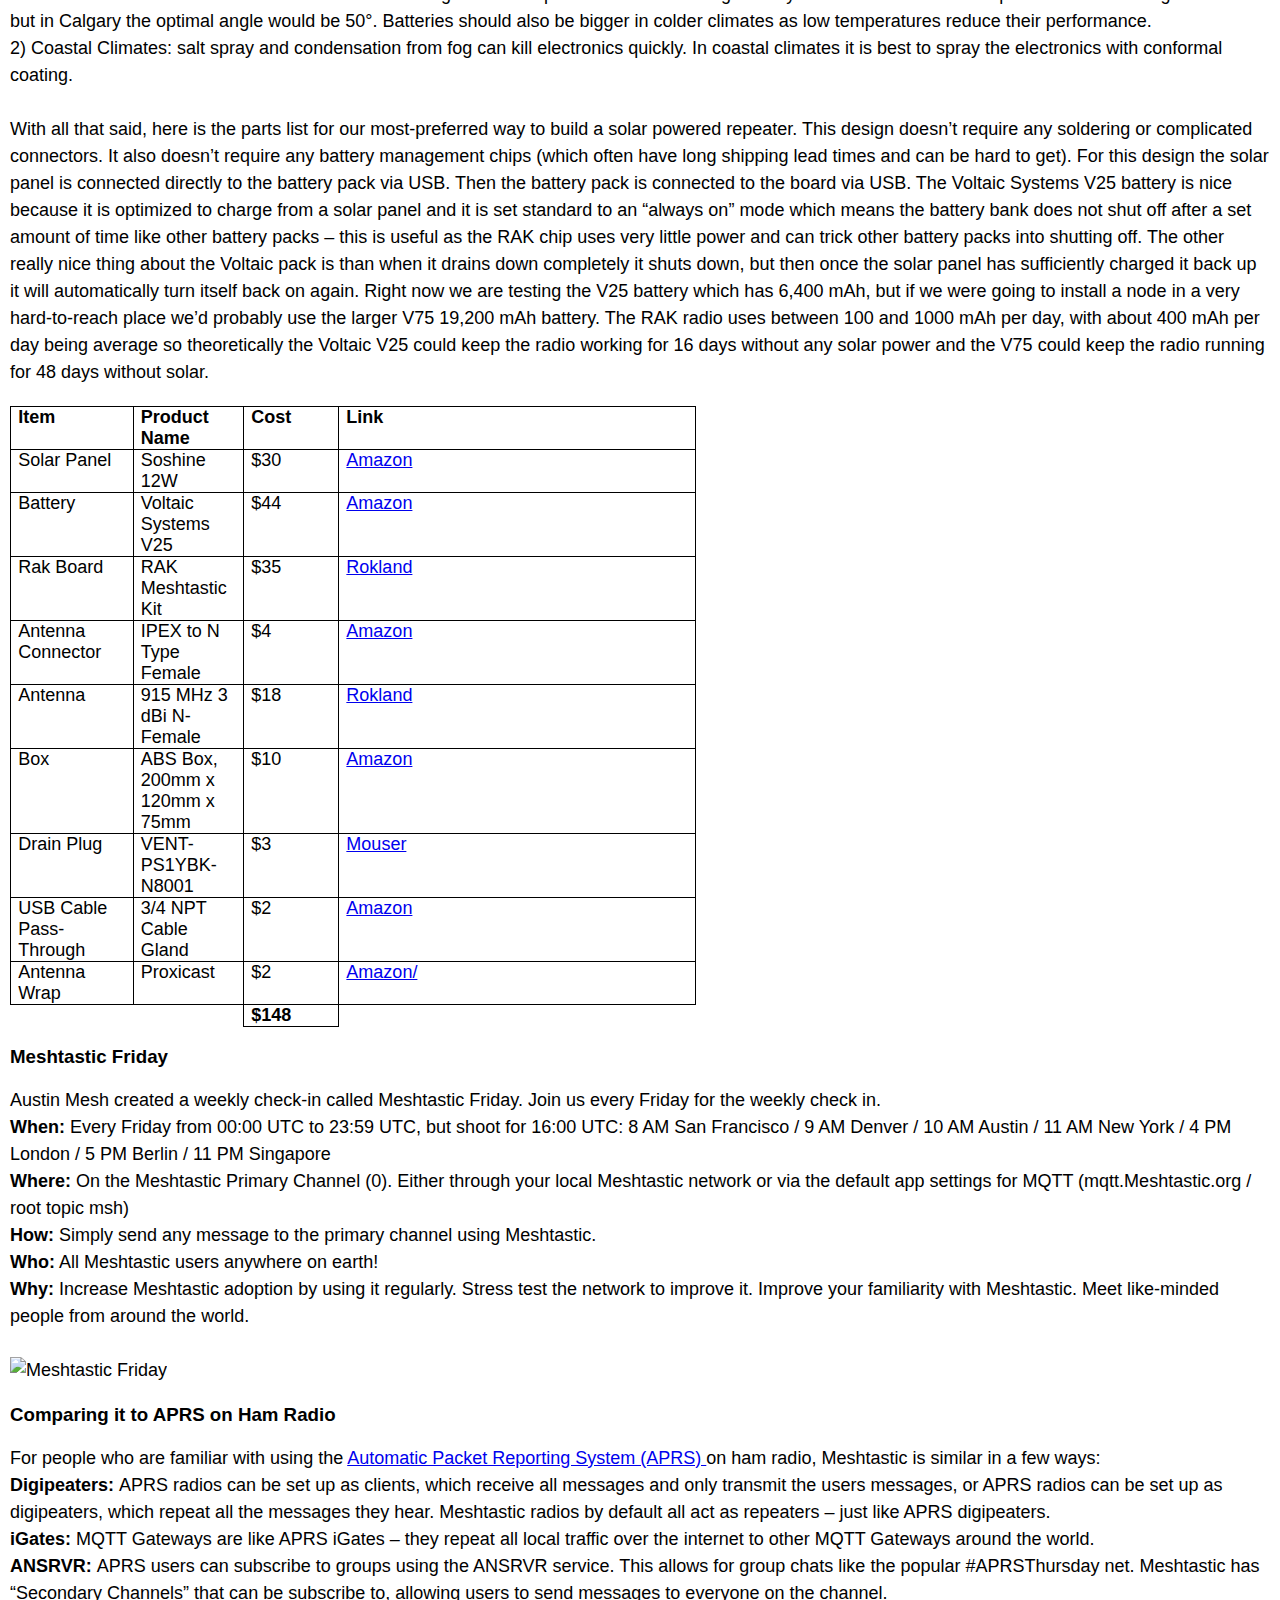
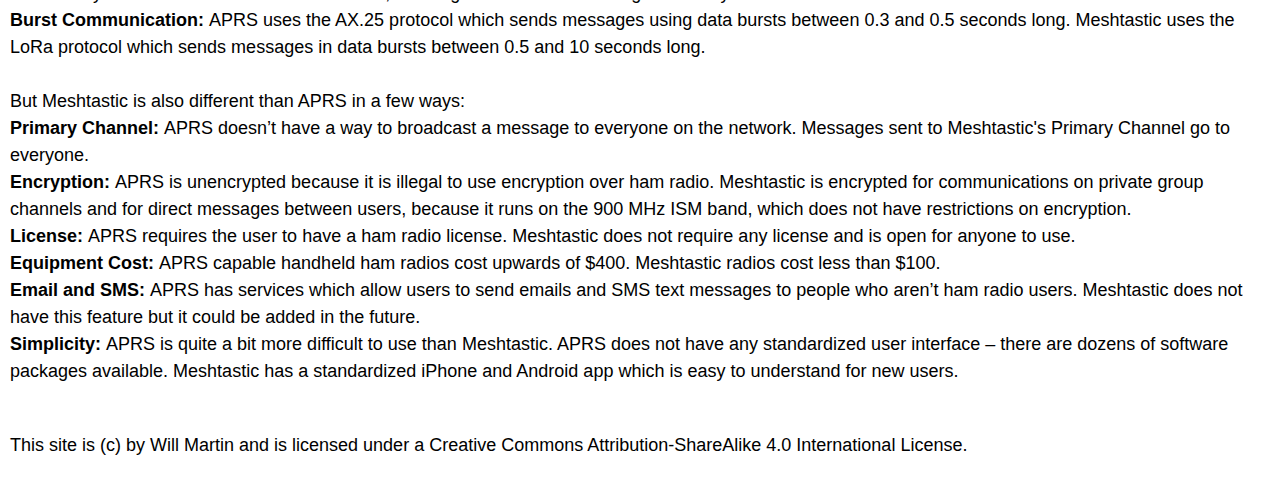
==== commit a9e32203: "Update index.html" ====
--- a/index.html
+++ b/index.html
@@ -44,7 +44,6 @@
 Users can connect to these repeaters by Bluetooth if they’re close enough or they can use their own handheld nodes which will also act as repeaters. The messages hop from node to node, extending the reach of the network and ensuring everyone receives every message.
 <br></p>
 
-
 <h3> Can you explain it like I'm 5?</h3>
 <p>Pretend you're sitting in class and want to send a note to everyone in the class.
 You write your note on a piece of paper and copy it three times.
@@ -114,14 +113,15 @@
 <br>
 4) Open the Meshtastic app and say hi!
 <br></p>
-<h3>How I can join the group?</h3>
+
+<h3>How can I join the group?</h3>
 <p>You can <a href="mailto:info@austinmesh.org">email us</a> to become an official member and attend our in-person meetings in Austin. You can also follow us on <a href="https://twitter.com/AustinMeshOrg">Twitter</a>, 
 <a href="https://www.instagram.com/p/Cq0jOpYLpZy/">Instagram</a>, 
 <a href="https://www.tiktok.com/@austinmesh.org">TikTok</a>, 
 and <a href="https://youtube.com/channel/UCtFl5gdwv0SdrP8sHlDMKNA">YouTube</a>.</p>
 
 <h3>Building a Solar-Powered Repeater</h3>
-<p>>We have tried 5 permutations of solar powering nodes:
+<p>We have tried 5 permutations of solar powering nodes:
 <br><b>Version 1.0:</b> Using RAK RAKBox-B2 Enclosure with solar panel. The panel was connected directly to the RAK Wireless WisBlock Meshtastic Starter Kit US915. We connected a 2000 MAh Lithium Polymer battery directly to the RAK board. We drilled a hole in the top of the box and attached a fiberglass antenna, which was connected to the RAK board with an iPEX to N-Type connector. We mounted this on top of one of the UT buildings and it died within a month. The 0.4 watt panel is way too small. 
 <br><b>Version 2.0:</b> Same as 1.0 but we added a second 5 watt solar panel that was connected to the RAK board via USB. Also died within a month.
 <br><b>Version 3.0:</b> To minimize the amount of components outside the box we used a much larger box with a clear lid and placed the solar panel inside the box. We added a Texas Instruments Green Power Module between the solar panel and the RAK board to help regulate the power. For batteries we switched to using four 18650 batteries and we also added an overdischarge protection circuit from Voltaic Enclosures (not to be confused with Voltaic Systems) between the battery and the RAK board to provide clean shutoff when battery voltage fell below 2.5v. We mounted this on top of the UT buildings and it died in 3 months.
@@ -129,22 +129,22 @@
 <br><b>Version 5.0:</b> For this version we stopped using the RAK’s solar and battery connectors entirely. Instead we connected a large 15 watt solar panel to a Voltaic Systems battery via USB and then connected the battery to the RAK board via USB. The Voltaic Systems battery acts as the solar charge controller and also acts as the overdischarge protection circuit; the battery will charge at a range of voltages from the solar panel (if it gets shaded) and the battery will shut off if the voltages drops too low and will reboot itself once it has recharged sufficiently.
 <br>
 <br>Lessons learned:
-<br>1)	Don’t trust the RAK board to handle varying solar voltage or varying battery voltage. It is very unhappy if either voltage goes outside of a narrow range. In fact there is a <a href="https://meshtastic.discourse.group/t/rak-4631-solar-repeater/7694/7">known issue</a> where the Nordic nRF52840 module inside of the RAK 4631 chip causes it to enter a “Super Deep Sleep” when it is supplied with 3.3V. This means when the battery voltage falls too low the RAK chip shuts down and can only be rebooted manually.
+<br>1)	Don’t trust the RAK board to handle varying solar voltage or varying battery voltage. It is very unhappy if either voltage goes outside of a narrow range. In fact there is a <a href="https://meshtastic.discourse.group/t/rak-4631-solar-repeater/7694/7">known issue</a> where the Nordic nRF52840 module inside of the RAK 4631 chip causes it to enter a “Super Deep Sleep” fault state when it is supplied with 3.3V. This means when the battery voltage falls too low the RAK chip shuts down and can only be rebooted manually.
 <br>2)	Solar panels: bigger is better. 15 watts is ideal.
 <br>3)	Battery: bigger is better. 10,000 mAh or more is ideal.
 <br>4)	Antenna: fiberglass antennas are the most robust and can handle wind, rain, and UV light better than rubber ducky antennas.
 <br>5)	Heat can kill the battery – it is best to shade the box containing the battery.
 <br>6)	Don’t add any modules. The GPS module increases battery usage significantly and is unnecessary if the repeater is in a fixed position.
 <br>7)	Seal everything properly and make sure water has a way to get out of the case. Use o-rings for the antenna mount and wrap connectors in proxicast. Add a drain plug to the case so any condensation has a way to escape. For high humidity environments, spray the electronics with conformal coating.
-<br>These are lessons learned from Austin Texas, where the main environmental stressors are heat and thunderstorms. In the summer of 2023 we 80 days over 105° F (38°C) and we had a stretch of 11 days over 105° F (40.5°C), during which two radios died. We also can have both high humidity and high temperature in Austin; in the summer the weather would swing from 80° F (27°C) with 85% humidity in the morning to 105° F (38°C) with 25% humidity in the afternoon. <a href="https://weatherspark.com/h/y/8004/2023/Historical-Weather-during-2023-in-Austin-Texas-United-States">Weather history here.</a> Our learnings are probably applicable to other southern and desert climates.
+<br>
+<br>These are lessons learned from Austin Texas, where the main environmental stressors are heat and thunderstorms. In the summer of 2023 we 80 days over 100° F (38°C) and we had a stretch of 11 days over 105° F (40.5°C), during which two radios died. We also can have both high humidity and high temperature at the same time in Austin; in the summer the weather would swing from 80° F (27°C) with 85% humidity in the morning to 105° F (38°C) with 25% humidity in the afternoon. <a href="https://weatherspark.com/h/y/8004/2023/Historical-Weather-during-2023-in-Austin-Texas-United-States">Weather history here.</a> Our learnings are probably applicable to other southern and desert climates.
 <br>
 <br>Considerations for other climates:
-<br>1)	Northern Climates: At higher latitudes there is much less sunshine in the winter. A larger solar panel would be necessary and angling the panel lower to the horizon would be beneficial. The rule of thumb is to angle the solar panels at the same degree as your latitude. In Austin our panels should be angled at 30° but in Calgary the optimal angle would be 50°. Batteries also 
+<br>1)	Northern Climates: At higher latitudes there is much less sunshine in the winter. A larger solar panel would be necessary and angling the panel lower to the horizon would be beneficial. The rule of thumb is to angle the solar panels at the same degree as your latitude. In Austin our panels should be angled at 30° but in Calgary the optimal angle would be 50°. Batteries should also be bigger in colder climates as low temperatures reduce their performance.
 <br>2)	Coastal Climates: salt spray and condensation from fog can kill electronics quickly. In coastal climates it is best to spray the electronics with conformal coating.
 <br>
-With all that said, here is the parts list for our most-preferred way to build a solar powered repeater. This design doesn’t require any soldering or complicated connectors. It also doesn’t require any battery management chips (which often have long shipping lead times and can be hard to get). For this design the solar panel is connected directly to the battery pack via USB. Then the battery pack is connected to the board via USB. The Voltaic Systems V25 battery is nice because it is optimized to charge from a solar panel and it is set standard to an “always on” mode which means the battery bank does not shut off after a set amount of time like other battery packs – this is useful as the RAK chip uses very little power and can trick other battery packs into shutting off. The other really nice thing about the Voltaic pack is than when it drains down completely it shuts down, but then once the solar panel has sufficiently charged it back up it will automatically turn itself back on again. Right now we are testing the V25 battery which has 6,400 mAh, but if we were going to install a node in a very hard-to-reach place we’d probably use the larger V75 19,200 mAh battery.
+<br>With all that said, here is the parts list for our most-preferred way to build a solar powered repeater. This design doesn’t require any soldering or complicated connectors. It also doesn’t require any battery management chips (which often have long shipping lead times and can be hard to get). For this design the solar panel is connected directly to the battery pack via USB. Then the battery pack is connected to the board via USB. The Voltaic Systems V25 battery is nice because it is optimized to charge from a solar panel and it is set standard to an “always on” mode which means the battery bank does not shut off after a set amount of time like other battery packs – this is useful as the RAK chip uses very little power and can trick other battery packs into shutting off. The other really nice thing about the Voltaic pack is than when it drains down completely it shuts down, but then once the solar panel has sufficiently charged it back up it will automatically turn itself back on again. Right now we are testing the V25 battery which has 6,400 mAh, but if we were going to install a node in a very hard-to-reach place we’d probably use the larger V75 19,200 mAh battery.
 The RAK radio uses between 100 and 1000 mAh per day, with about 400 mAh per day being average so theoretically the Voltaic V25 could keep the radio working for 16 days without any solar power and the V75 could keep the radio running for 48 days without solar.
-<br>
 <br>
 <table class=MsoTableGrid border=1 cellspacing=0 cellpadding=0
  style='border-collapse:collapse;border:none;mso-border-alt:solid windowtext .5pt;
@@ -195,7 +195,7 @@
   mso-border-top-alt:solid windowtext .5pt;mso-border-left-alt:solid windowtext .5pt;
   mso-border-alt:solid windowtext .5pt;padding:0in 5.4pt 0in 5.4pt'>
   <p class=MsoNormal style='margin-bottom:0in;line-height:normal'><a
-  href="https://www.amazon.com/Soshine-USB-Solar-Panel-Monocrystalline/dp/B0CKXQ1XQ9">https://www.amazon.com/Soshine-USB-Solar-Panel-Monocrystalline/dp/B0CKXQ1XQ9</a></p>
+  href="https://www.amazon.com/Soshine-USB-Solar-Panel-Monocrystalline/dp/B0CKXQ1XQ9">Amazon</a></p>
   </td>
  </tr>
  <tr style='mso-yfti-irow:2'>
@@ -222,7 +222,7 @@
   mso-border-top-alt:solid windowtext .5pt;mso-border-left-alt:solid windowtext .5pt;
   mso-border-alt:solid windowtext .5pt;padding:0in 5.4pt 0in 5.4pt'>
   <p class=MsoNormal style='margin-bottom:0in;line-height:normal'><a
-  href="https://www.amazon.com/Voltaic-Systems-Formerly-Battery-Samsung/dp/B07ZS3WYZY">https://www.amazon.com/Voltaic-Systems-Formerly-Battery-Samsung/dp/B07ZS3WYZY</a></p>
+  href="https://www.amazon.com/Voltaic-Systems-Formerly-Battery-Samsung/dp/B07ZS3WYZY">Amazon</a></p>
   </td>
  </tr>
  <tr style='mso-yfti-irow:3'>
@@ -249,7 +249,7 @@
   mso-border-top-alt:solid windowtext .5pt;mso-border-left-alt:solid windowtext .5pt;
   mso-border-alt:solid windowtext .5pt;padding:0in 5.4pt 0in 5.4pt'>
   <p class=MsoNormal style='margin-bottom:0in;line-height:normal'><a
-  href="https://store.rokland.com/products/rak-wireless-wisblock-meshtastic-starter-kit">https://store.rokland.com/products/rak-wireless-wisblock-meshtastic-starter-kit</a></p>
+  href="https://store.rokland.com/products/rak-wireless-wisblock-meshtastic-starter-kit">Rokland</a></p>
   </td>
  </tr>
  <tr style='mso-yfti-irow:4'>
@@ -277,7 +277,7 @@
   mso-border-top-alt:solid windowtext .5pt;mso-border-left-alt:solid windowtext .5pt;
   mso-border-alt:solid windowtext .5pt;padding:0in 5.4pt 0in 5.4pt'>
   <p class=MsoNormal style='margin-bottom:0in;line-height:normal'><a
-  href="https://www.amazon.com/gp/product/B09N3LPBYB">https://www.amazon.com/gp/product/B09N3LPBYB/</a></p>
+  href="https://www.amazon.com/gp/product/B09N3LPBYB">Amazon</a></p>
   </td>
  </tr>
  <tr style='mso-yfti-irow:5'>
@@ -304,7 +304,7 @@
   mso-border-top-alt:solid windowtext .5pt;mso-border-left-alt:solid windowtext .5pt;
   mso-border-alt:solid windowtext .5pt;padding:0in 5.4pt 0in 5.4pt'>
   <p class=MsoNormal style='margin-bottom:0in;line-height:normal'><a
-  href="https://store.rokland.com/collections/802-11ah-wi-fi-halow/products/3-dbi-rak-brand-fiberglass-outdoor-antenna-bracket-mount-for-rak-bobcat-sensecap">https://store.rokland.com/collections/802-11ah-wi-fi-halow/products/3-dbi-rak-brand-fiberglass-outdoor-antenna-bracket-mount-for-rak-bobcat-sensecap</a></p>
+  href="https://store.rokland.com/collections/802-11ah-wi-fi-halow/products/3-dbi-rak-brand-fiberglass-outdoor-antenna-bracket-mount-for-rak-bobcat-sensecap">Rokland</a></p>
   </td>
  </tr>
  <tr style='mso-yfti-irow:6'>
@@ -331,7 +331,7 @@
   mso-border-top-alt:solid windowtext .5pt;mso-border-left-alt:solid windowtext .5pt;
   mso-border-alt:solid windowtext .5pt;padding:0in 5.4pt 0in 5.4pt'>
   <p class=MsoNormal style='margin-bottom:0in;line-height:normal'><a
-  href="https://www.amazon.com/gp/product/B06XSQZ5M6">https://www.amazon.com/gp/product/B06XSQZ5M6</a></p>
+  href="https://www.amazon.com/gp/product/B06XSQZ5M6">Amazon</a></p>
   </td>
  </tr>
  <tr style='mso-yfti-irow:7'>
@@ -357,7 +357,7 @@
   mso-border-top-alt:solid windowtext .5pt;mso-border-left-alt:solid windowtext .5pt;
   mso-border-alt:solid windowtext .5pt;padding:0in 5.4pt 0in 5.4pt'>
   <p class=MsoNormal style='margin-bottom:0in;line-height:normal'><a
-  href="https://www.mouser.com/ProductDetail/Amphenol-LTW/VENT-PS1YBK-N8001?qs=5aG0NVq1C4wAxWre7fChJA%3D%3D">https://www.mouser.com/ProductDetail/Amphenol-LTW/VENT-PS1YBK-N8001?qs=5aG0NVq1C4wAxWre7fChJA%3D%3D</a></p>
+  href="https://www.mouser.com/ProductDetail/Amphenol-LTW/VENT-PS1YBK-N8001?qs=5aG0NVq1C4wAxWre7fChJA%3D%3D">Mouser</a></p>
   </td>
  </tr>
  <tr style='mso-yfti-irow:8'>
@@ -384,7 +384,7 @@
   mso-border-top-alt:solid windowtext .5pt;mso-border-left-alt:solid windowtext .5pt;
   mso-border-alt:solid windowtext .5pt;padding:0in 5.4pt 0in 5.4pt'>
   <p class=MsoNormal style='margin-bottom:0in;line-height:normal'><a
-  href="https://www.amazon.com/gp/product/B07ZRHPRP7">https://www.amazon.com/gp/product/B07ZRHPRP7/</a></p>
+  href="https://www.amazon.com/gp/product/B07ZRHPRP7">Amazon</a></p>
   </td>
  </tr>
  <tr style='mso-yfti-irow:9'>
@@ -411,7 +411,7 @@
   mso-border-top-alt:solid windowtext .5pt;mso-border-left-alt:solid windowtext .5pt;
   mso-border-alt:solid windowtext .5pt;padding:0in 5.4pt 0in 5.4pt'>
   <p class=MsoNormal style='margin-bottom:0in;line-height:normal'><a
-  href="https://www.amazon.com/gp/product/B00K5GW67O/">https://www.amazon.com/gp/product/B00K5GW67O/</a></p>
+  href="https://www.amazon.com/gp/product/B00K5GW67O/">Amazon/</a></p>
   </td>
  </tr>
  <tr style='mso-yfti-irow:10;mso-yfti-lastrow:yes'>
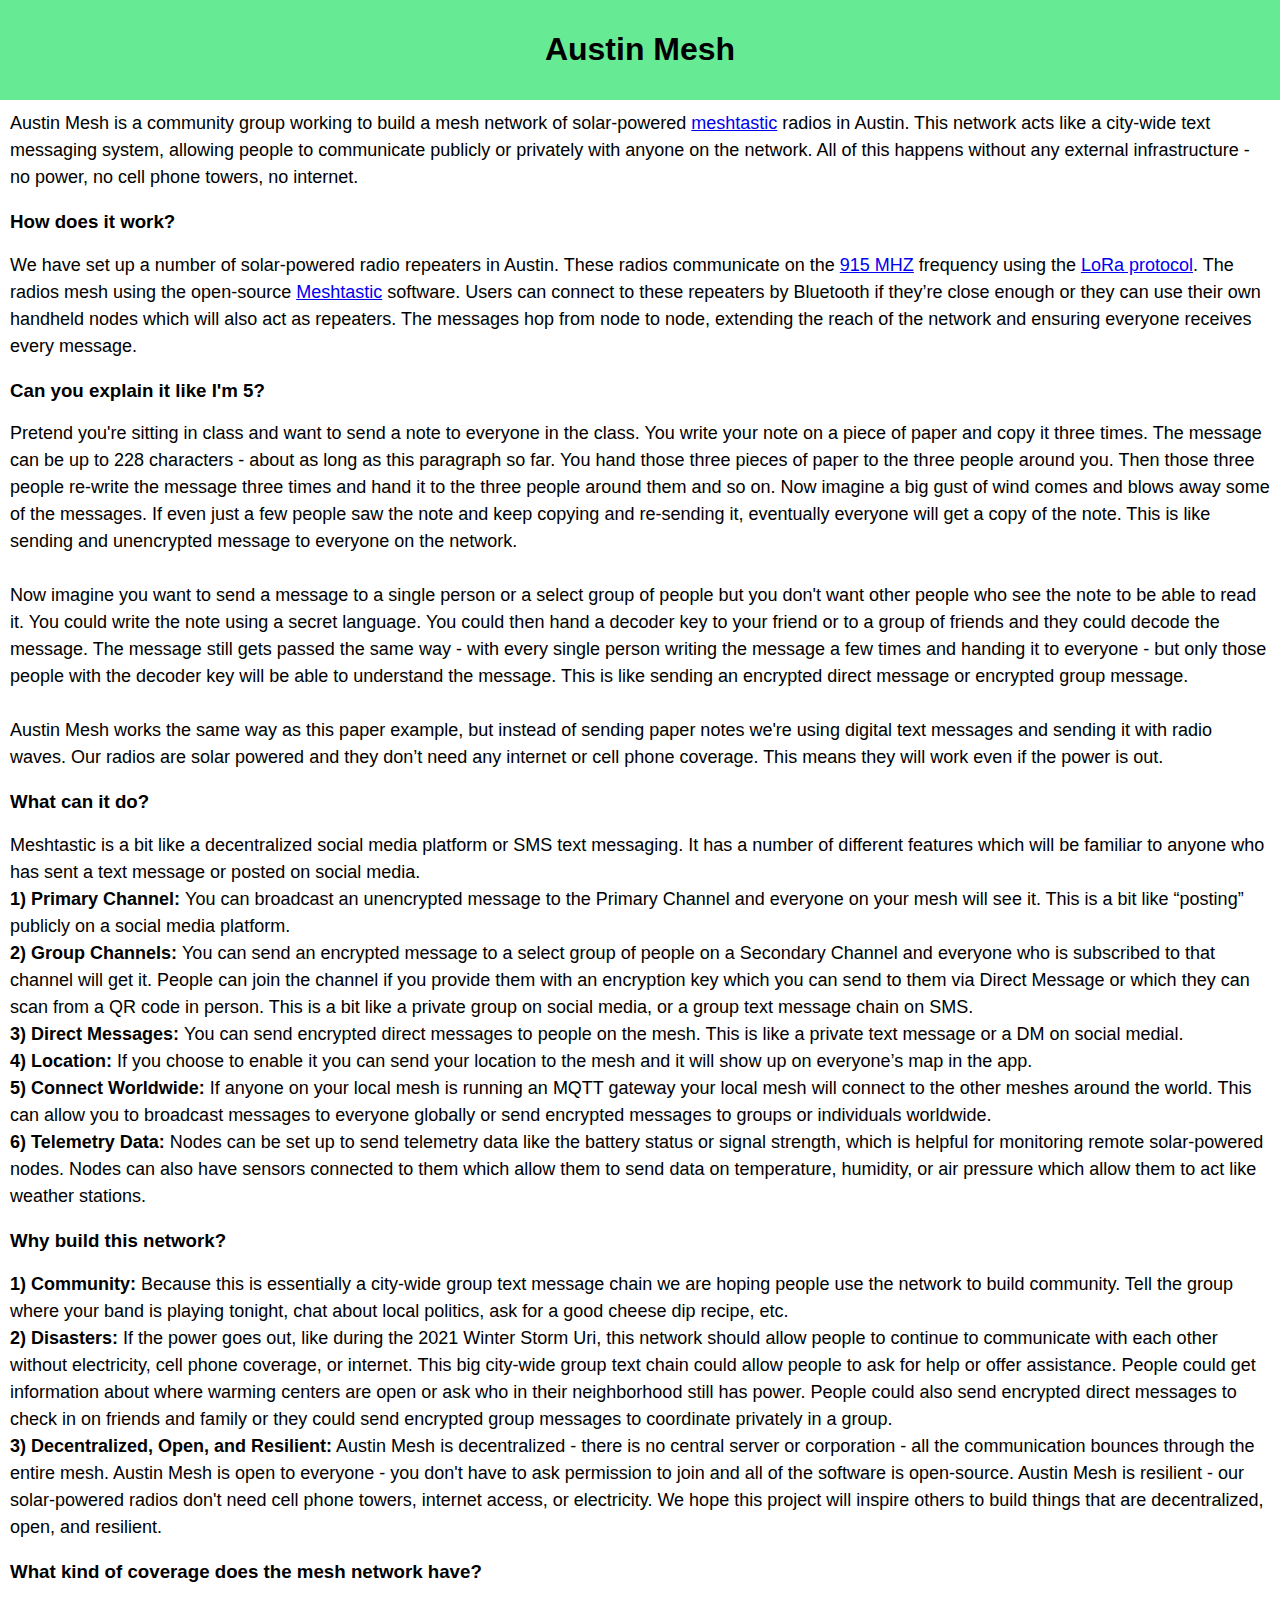
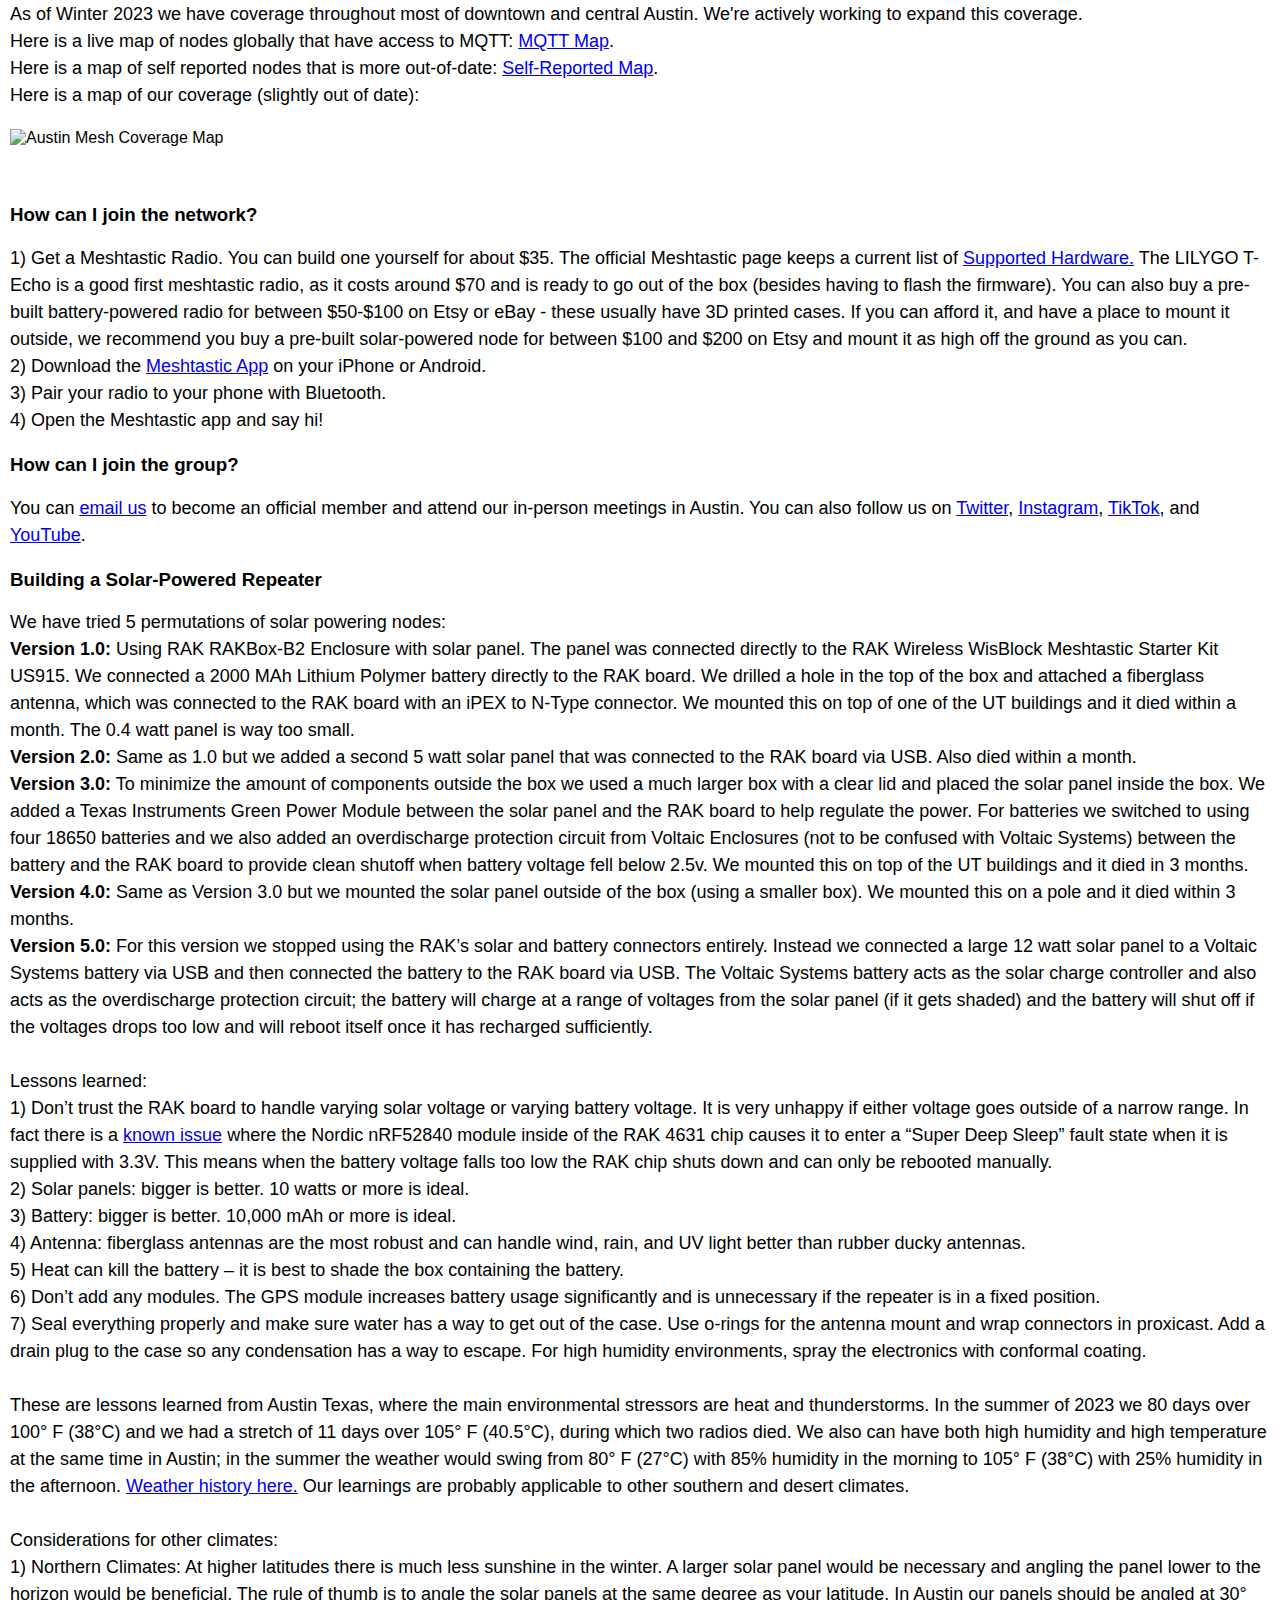
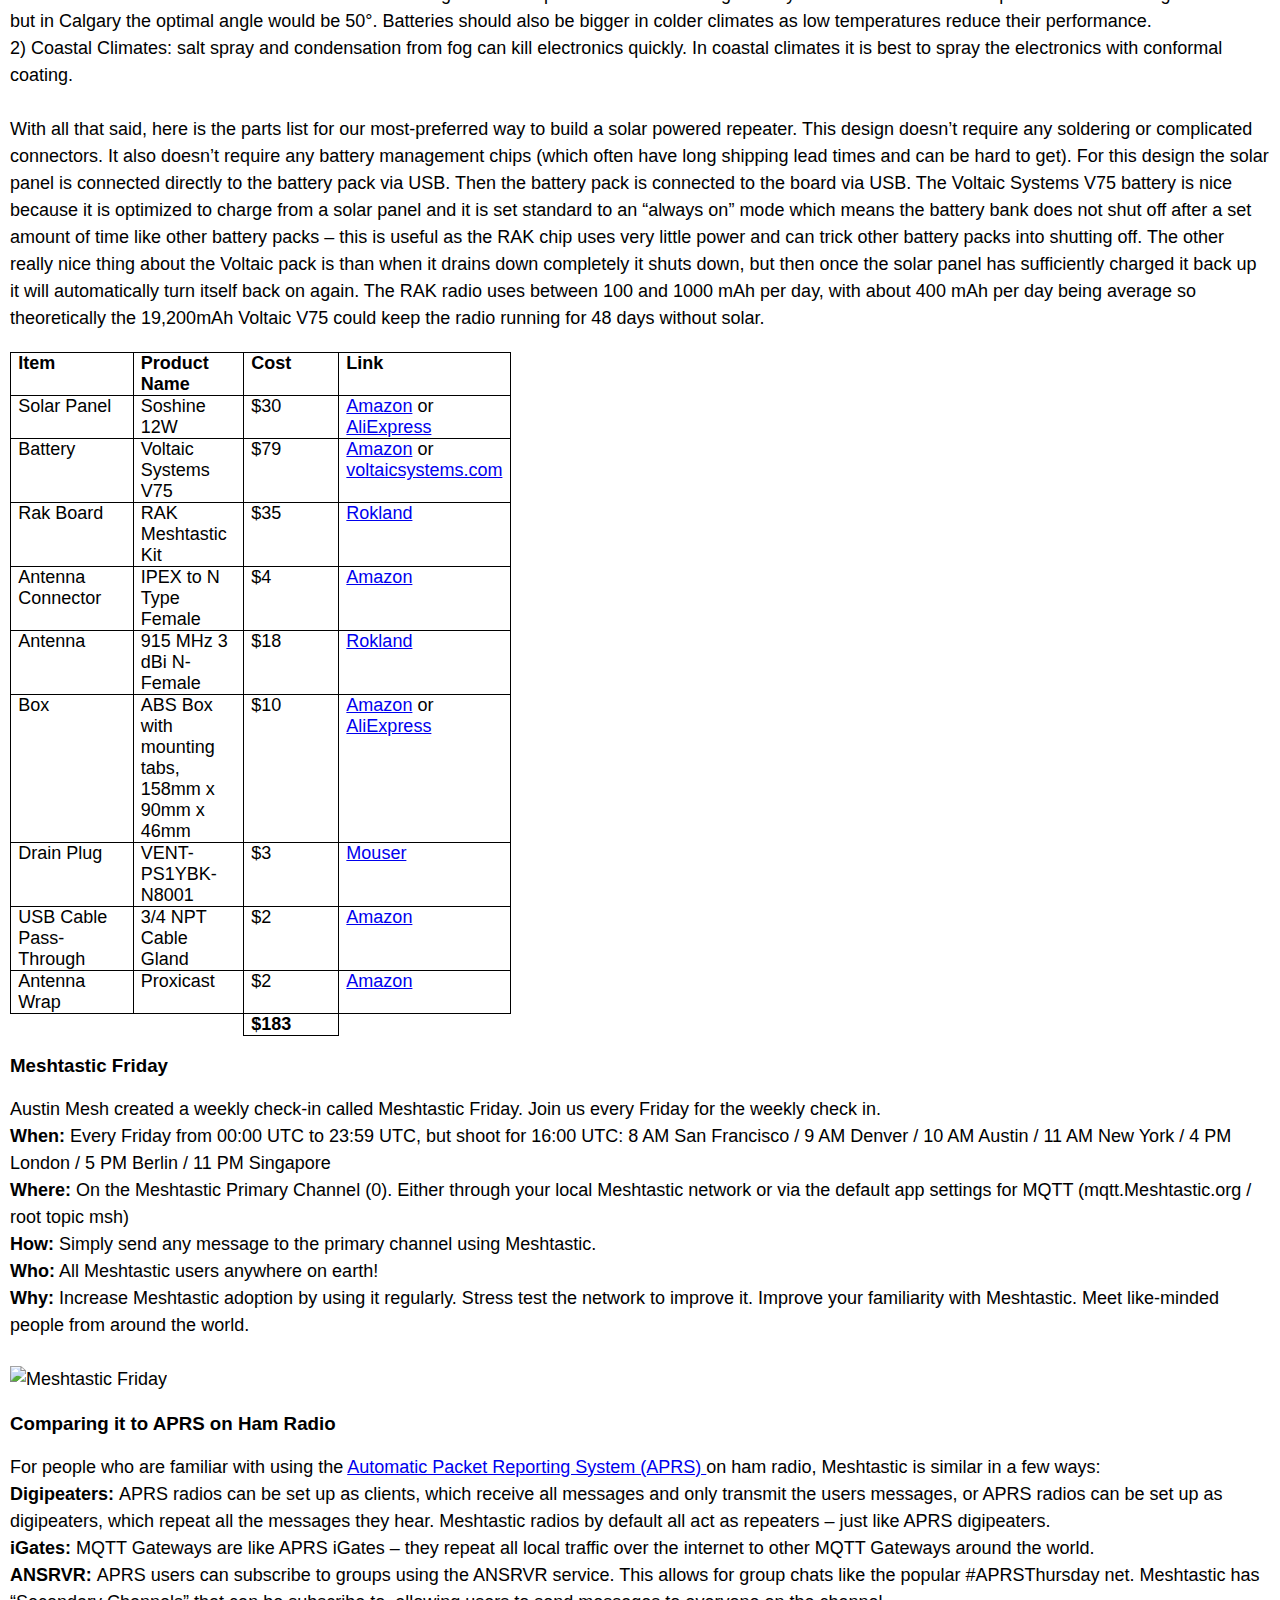
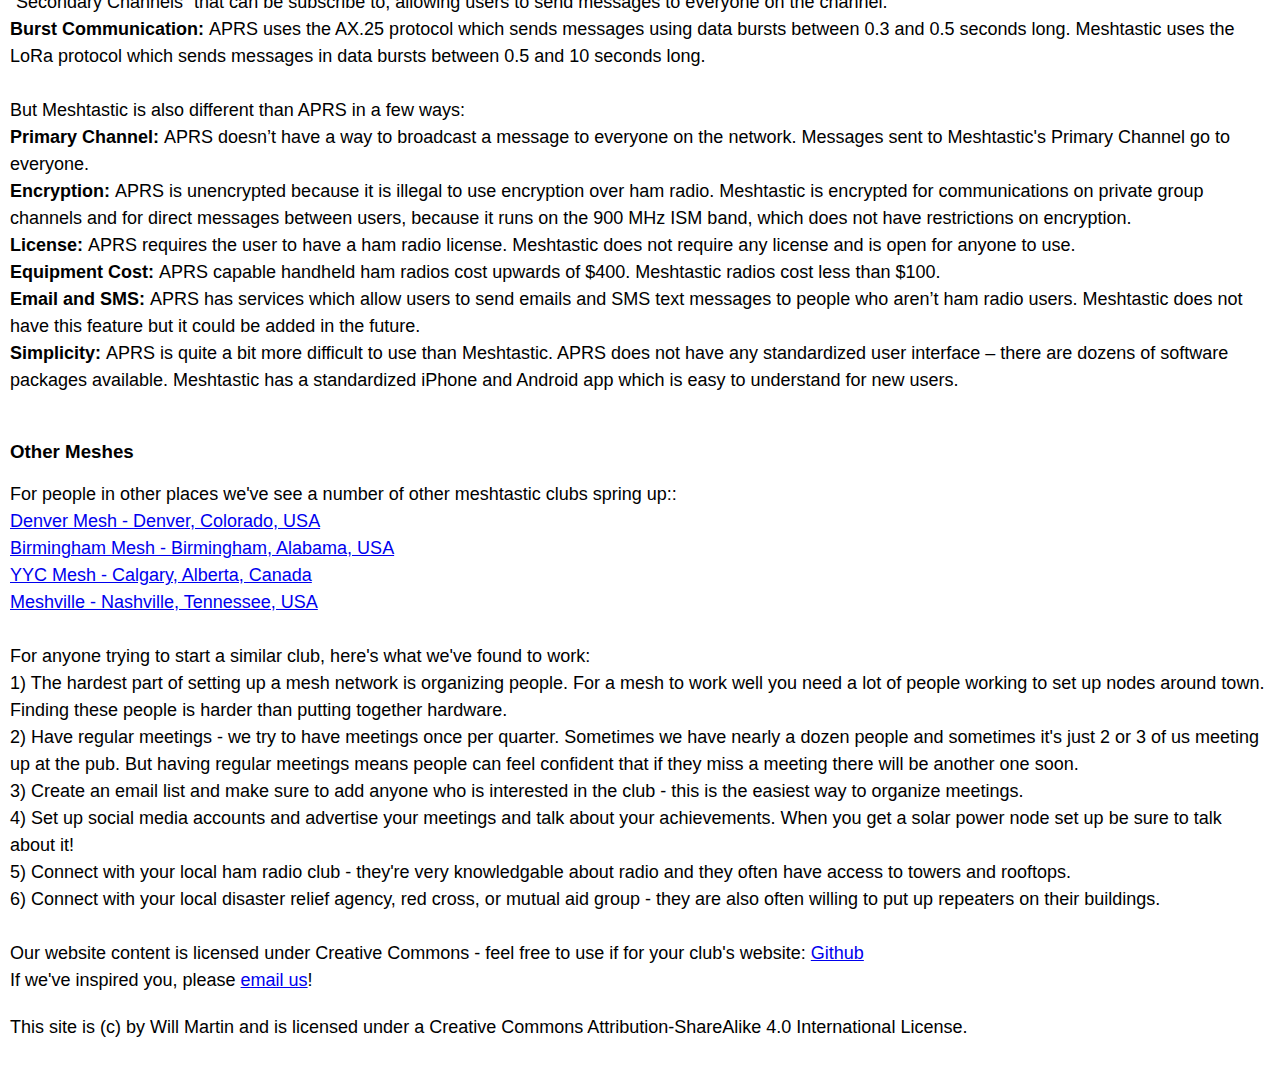
==== commit 2be502c5: "Update index.html" ====
--- a/index.html
+++ b/index.html
@@ -126,11 +126,11 @@
 <br><b>Version 2.0:</b> Same as 1.0 but we added a second 5 watt solar panel that was connected to the RAK board via USB. Also died within a month.
 <br><b>Version 3.0:</b> To minimize the amount of components outside the box we used a much larger box with a clear lid and placed the solar panel inside the box. We added a Texas Instruments Green Power Module between the solar panel and the RAK board to help regulate the power. For batteries we switched to using four 18650 batteries and we also added an overdischarge protection circuit from Voltaic Enclosures (not to be confused with Voltaic Systems) between the battery and the RAK board to provide clean shutoff when battery voltage fell below 2.5v. We mounted this on top of the UT buildings and it died in 3 months.
 <br><b>Version 4.0:</b> Same as Version 3.0 but we mounted the solar panel outside of the box (using a smaller box). We mounted this on a pole and it died within 3 months.
-<br><b>Version 5.0:</b> For this version we stopped using the RAK’s solar and battery connectors entirely. Instead we connected a large 15 watt solar panel to a Voltaic Systems battery via USB and then connected the battery to the RAK board via USB. The Voltaic Systems battery acts as the solar charge controller and also acts as the overdischarge protection circuit; the battery will charge at a range of voltages from the solar panel (if it gets shaded) and the battery will shut off if the voltages drops too low and will reboot itself once it has recharged sufficiently.
+<br><b>Version 5.0:</b> For this version we stopped using the RAK’s solar and battery connectors entirely. Instead we connected a large 12 watt solar panel to a Voltaic Systems battery via USB and then connected the battery to the RAK board via USB. The Voltaic Systems battery acts as the solar charge controller and also acts as the overdischarge protection circuit; the battery will charge at a range of voltages from the solar panel (if it gets shaded) and the battery will shut off if the voltages drops too low and will reboot itself once it has recharged sufficiently.
 <br>
 <br>Lessons learned:
 <br>1)	Don’t trust the RAK board to handle varying solar voltage or varying battery voltage. It is very unhappy if either voltage goes outside of a narrow range. In fact there is a <a href="https://meshtastic.discourse.group/t/rak-4631-solar-repeater/7694/7">known issue</a> where the Nordic nRF52840 module inside of the RAK 4631 chip causes it to enter a “Super Deep Sleep” fault state when it is supplied with 3.3V. This means when the battery voltage falls too low the RAK chip shuts down and can only be rebooted manually.
-<br>2)	Solar panels: bigger is better. 15 watts is ideal.
+<br>2)	Solar panels: bigger is better. 10 watts or more is ideal.
 <br>3)	Battery: bigger is better. 10,000 mAh or more is ideal.
 <br>4)	Antenna: fiberglass antennas are the most robust and can handle wind, rain, and UV light better than rubber ducky antennas.
 <br>5)	Heat can kill the battery – it is best to shade the box containing the battery.
@@ -143,8 +143,8 @@
 <br>1)	Northern Climates: At higher latitudes there is much less sunshine in the winter. A larger solar panel would be necessary and angling the panel lower to the horizon would be beneficial. The rule of thumb is to angle the solar panels at the same degree as your latitude. In Austin our panels should be angled at 30° but in Calgary the optimal angle would be 50°. Batteries should also be bigger in colder climates as low temperatures reduce their performance.
 <br>2)	Coastal Climates: salt spray and condensation from fog can kill electronics quickly. In coastal climates it is best to spray the electronics with conformal coating.
 <br>
-<br>With all that said, here is the parts list for our most-preferred way to build a solar powered repeater. This design doesn’t require any soldering or complicated connectors. It also doesn’t require any battery management chips (which often have long shipping lead times and can be hard to get). For this design the solar panel is connected directly to the battery pack via USB. Then the battery pack is connected to the board via USB. The Voltaic Systems V25 battery is nice because it is optimized to charge from a solar panel and it is set standard to an “always on” mode which means the battery bank does not shut off after a set amount of time like other battery packs – this is useful as the RAK chip uses very little power and can trick other battery packs into shutting off. The other really nice thing about the Voltaic pack is than when it drains down completely it shuts down, but then once the solar panel has sufficiently charged it back up it will automatically turn itself back on again. Right now we are testing the V25 battery which has 6,400 mAh, but if we were going to install a node in a very hard-to-reach place we’d probably use the larger V75 19,200 mAh battery.
-The RAK radio uses between 100 and 1000 mAh per day, with about 400 mAh per day being average so theoretically the Voltaic V25 could keep the radio working for 16 days without any solar power and the V75 could keep the radio running for 48 days without solar.
+<br>With all that said, here is the parts list for our most-preferred way to build a solar powered repeater. This design doesn’t require any soldering or complicated connectors. It also doesn’t require any battery management chips (which often have long shipping lead times and can be hard to get). For this design the solar panel is connected directly to the battery pack via USB. Then the battery pack is connected to the board via USB. The Voltaic Systems V75 battery is nice because it is optimized to charge from a solar panel and it is set standard to an “always on” mode which means the battery bank does not shut off after a set amount of time like other battery packs – this is useful as the RAK chip uses very little power and can trick other battery packs into shutting off. The other really nice thing about the Voltaic pack is than when it drains down completely it shuts down, but then once the solar panel has sufficiently charged it back up it will automatically turn itself back on again.
+The RAK radio uses between 100 and 1000 mAh per day, with about 400 mAh per day being average so theoretically the 19,200mAh Voltaic V75 could keep the radio running for 48 days without solar.
 <br>
 <table class=MsoTableGrid border=1 cellspacing=0 cellpadding=0
  style='border-collapse:collapse;border:none;mso-border-alt:solid windowtext .5pt;
@@ -165,7 +165,7 @@
   solid windowtext .5pt;padding:0in 5.4pt 0in 5.4pt'>
   <p class=MsoNormal style='margin-bottom:0in;line-height:normal'><b>Cost<o:p></o:p></b></p>
   </td>
-  <td width=341 valign=top style='width:255.95pt;border:solid windowtext 1.0pt;
+  <td width=341 valign=top style='width:80pt;border:solid windowtext 1.0pt;
   border-left:none;mso-border-left-alt:solid windowtext .5pt;mso-border-alt:
   solid windowtext .5pt;padding:0in 5.4pt 0in 5.4pt'>
   <p class=MsoNormal style='margin-bottom:0in;line-height:normal'><b>Link<o:p></o:p></b></p>
@@ -190,12 +190,13 @@
   mso-border-alt:solid windowtext .5pt;padding:0in 5.4pt 0in 5.4pt'>
   <p class=MsoNormal style='margin-bottom:0in;line-height:normal'>$30</p>
   </td>
-  <td width=341 valign=top style='width:255.95pt;border-top:none;border-left:
-  none;border-bottom:solid windowtext 1.0pt;border-right:solid windowtext 1.0pt;
-  mso-border-top-alt:solid windowtext .5pt;mso-border-left-alt:solid windowtext .5pt;
-  mso-border-alt:solid windowtext .5pt;padding:0in 5.4pt 0in 5.4pt'>
-  <p class=MsoNormal style='margin-bottom:0in;line-height:normal'><a
-  href="https://www.amazon.com/Soshine-USB-Solar-Panel-Monocrystalline/dp/B0CKXQ1XQ9">Amazon</a></p>
+  <td width=341 valign=top style='width:80pt;border-top:none;border-left:
+  none;border-bottom:solid windowtext 1.0pt;border-right:solid windowtext 1.0pt;
+  mso-border-top-alt:solid windowtext .5pt;mso-border-left-alt:solid windowtext .5pt;
+  mso-border-alt:solid windowtext .5pt;padding:0in 5.4pt 0in 5.4pt'>
+  <p class=MsoNormal style='margin-bottom:0in;line-height:normal'><a
+  href="https://www.amazon.com/Soshine-USB-Solar-Panel-Monocrystalline/dp/B0CKXQ1XQ9">Amazon</a> or <a
+  href="https://www.aliexpress.us/item/3256805874482226.html">AliExpress</a></p>
   </td>
  </tr>
  <tr style='mso-yfti-irow:2'>
@@ -209,20 +210,21 @@
   mso-border-top-alt:solid windowtext .5pt;mso-border-left-alt:solid windowtext .5pt;
   mso-border-alt:solid windowtext .5pt;padding:0in 5.4pt 0in 5.4pt'>
   <p class=MsoNormal style='margin-bottom:0in;line-height:normal'>Voltaic
-  Systems V25</p>
-  </td>
-  <td width=80 valign=top style='width:59.85pt;border-top:none;border-left:
-  none;border-bottom:solid windowtext 1.0pt;border-right:solid windowtext 1.0pt;
-  mso-border-top-alt:solid windowtext .5pt;mso-border-left-alt:solid windowtext .5pt;
-  mso-border-alt:solid windowtext .5pt;padding:0in 5.4pt 0in 5.4pt'>
-  <p class=MsoNormal style='margin-bottom:0in;line-height:normal'>$44</p>
-  </td>
-  <td width=341 valign=top style='width:255.95pt;border-top:none;border-left:
-  none;border-bottom:solid windowtext 1.0pt;border-right:solid windowtext 1.0pt;
-  mso-border-top-alt:solid windowtext .5pt;mso-border-left-alt:solid windowtext .5pt;
-  mso-border-alt:solid windowtext .5pt;padding:0in 5.4pt 0in 5.4pt'>
-  <p class=MsoNormal style='margin-bottom:0in;line-height:normal'><a
-  href="https://www.amazon.com/Voltaic-Systems-Formerly-Battery-Samsung/dp/B07ZS3WYZY">Amazon</a></p>
+  Systems V75</p>
+  </td>
+  <td width=80 valign=top style='width:59.85pt;border-top:none;border-left:
+  none;border-bottom:solid windowtext 1.0pt;border-right:solid windowtext 1.0pt;
+  mso-border-top-alt:solid windowtext .5pt;mso-border-left-alt:solid windowtext .5pt;
+  mso-border-alt:solid windowtext .5pt;padding:0in 5.4pt 0in 5.4pt'>
+  <p class=MsoNormal style='margin-bottom:0in;line-height:normal'>$79</p>
+  </td>
+  <td width=341 valign=top style='width:80pt;border-top:none;border-left:
+  none;border-bottom:solid windowtext 1.0pt;border-right:solid windowtext 1.0pt;
+  mso-border-top-alt:solid windowtext .5pt;mso-border-left-alt:solid windowtext .5pt;
+  mso-border-alt:solid windowtext .5pt;padding:0in 5.4pt 0in 5.4pt'>
+  <p class=MsoNormal style='margin-bottom:0in;line-height:normal'><a
+  href="https://www.amazon.com/Voltaic-Systems-Always-External-Battery/dp/B084BPSFKH">Amazon</a> or <a
+  href="https://voltaicsystems.com/v75/">voltaicsystems.com</a></p>
   </td>
  </tr>
  <tr style='mso-yfti-irow:3'>
@@ -244,7 +246,7 @@
   mso-border-alt:solid windowtext .5pt;padding:0in 5.4pt 0in 5.4pt'>
   <p class=MsoNormal style='margin-bottom:0in;line-height:normal'>$35</p>
   </td>
-  <td width=341 valign=top style='width:255.95pt;border-top:none;border-left:
+  <td width=341 valign=top style='width:80pt;border-top:none;border-left:
   none;border-bottom:solid windowtext 1.0pt;border-right:solid windowtext 1.0pt;
   mso-border-top-alt:solid windowtext .5pt;mso-border-left-alt:solid windowtext .5pt;
   mso-border-alt:solid windowtext .5pt;padding:0in 5.4pt 0in 5.4pt'>
@@ -272,7 +274,7 @@
   mso-border-alt:solid windowtext .5pt;padding:0in 5.4pt 0in 5.4pt'>
   <p class=MsoNormal style='margin-bottom:0in;line-height:normal'>$4</p>
   </td>
-  <td width=341 valign=top style='width:255.95pt;border-top:none;border-left:
+  <td width=341 valign=top style='width:80pt;border-top:none;border-left:
   none;border-bottom:solid windowtext 1.0pt;border-right:solid windowtext 1.0pt;
   mso-border-top-alt:solid windowtext .5pt;mso-border-left-alt:solid windowtext .5pt;
   mso-border-alt:solid windowtext .5pt;padding:0in 5.4pt 0in 5.4pt'>
@@ -299,7 +301,7 @@
   mso-border-alt:solid windowtext .5pt;padding:0in 5.4pt 0in 5.4pt'>
   <p class=MsoNormal style='margin-bottom:0in;line-height:normal'>$18</p>
   </td>
-  <td width=341 valign=top style='width:255.95pt;border-top:none;border-left:
+  <td width=341 valign=top style='width:80pt;border-top:none;border-left:
   none;border-bottom:solid windowtext 1.0pt;border-right:solid windowtext 1.0pt;
   mso-border-top-alt:solid windowtext .5pt;mso-border-left-alt:solid windowtext .5pt;
   mso-border-alt:solid windowtext .5pt;padding:0in 5.4pt 0in 5.4pt'>
@@ -317,8 +319,8 @@
   none;border-bottom:solid windowtext 1.0pt;border-right:solid windowtext 1.0pt;
   mso-border-top-alt:solid windowtext .5pt;mso-border-left-alt:solid windowtext .5pt;
   mso-border-alt:solid windowtext .5pt;padding:0in 5.4pt 0in 5.4pt'>
-  <p class=MsoNormal style='margin-bottom:0in;line-height:normal'>ABS Box, 200mm
-  x 120mm x 75mm</p>
+  <p class=MsoNormal style='margin-bottom:0in;line-height:normal'>ABS Box with mounting tabs, 158mm
+  x 90mm x 46mm</p>
   </td>
   <td width=80 valign=top style='width:59.85pt;border-top:none;border-left:
   none;border-bottom:solid windowtext 1.0pt;border-right:solid windowtext 1.0pt;
@@ -326,12 +328,13 @@
   mso-border-alt:solid windowtext .5pt;padding:0in 5.4pt 0in 5.4pt'>
   <p class=MsoNormal style='margin-bottom:0in;line-height:normal'>$10</p>
   </td>
-  <td width=341 valign=top style='width:255.95pt;border-top:none;border-left:
-  none;border-bottom:solid windowtext 1.0pt;border-right:solid windowtext 1.0pt;
-  mso-border-top-alt:solid windowtext .5pt;mso-border-left-alt:solid windowtext .5pt;
-  mso-border-alt:solid windowtext .5pt;padding:0in 5.4pt 0in 5.4pt'>
-  <p class=MsoNormal style='margin-bottom:0in;line-height:normal'><a
-  href="https://www.amazon.com/gp/product/B06XSQZ5M6">Amazon</a></p>
+  <td width=341 valign=top style='width:80pt;border-top:none;border-left:
+  none;border-bottom:solid windowtext 1.0pt;border-right:solid windowtext 1.0pt;
+  mso-border-top-alt:solid windowtext .5pt;mso-border-left-alt:solid windowtext .5pt;
+  mso-border-alt:solid windowtext .5pt;padding:0in 5.4pt 0in 5.4pt'>
+  <p class=MsoNormal style='margin-bottom:0in;line-height:normal'><a
+  href="https://www.amazon.com/dp/B07NSSJ4H1/">Amazon</a> or <a
+  href="https://www.aliexpress.us/item/3256803025946686.html">AliExpress</a></p>
   </td>
  </tr>
  <tr style='mso-yfti-irow:7'>
@@ -352,7 +355,7 @@
   mso-border-alt:solid windowtext .5pt;padding:0in 5.4pt 0in 5.4pt'>
   <p class=MsoNormal style='margin-bottom:0in;line-height:normal'>$3</p>
   </td>
-  <td width=341 valign=top style='width:255.95pt;border-top:none;border-left:
+  <td width=341 valign=top style='width:80pt;border-top:none;border-left:
   none;border-bottom:solid windowtext 1.0pt;border-right:solid windowtext 1.0pt;
   mso-border-top-alt:solid windowtext .5pt;mso-border-left-alt:solid windowtext .5pt;
   mso-border-alt:solid windowtext .5pt;padding:0in 5.4pt 0in 5.4pt'>
@@ -379,7 +382,7 @@
   mso-border-alt:solid windowtext .5pt;padding:0in 5.4pt 0in 5.4pt'>
   <p class=MsoNormal style='margin-bottom:0in;line-height:normal'>$2</p>
   </td>
-  <td width=341 valign=top style='width:255.95pt;border-top:none;border-left:
+  <td width=341 valign=top style='width:80pt;border-top:none;border-left:
   none;border-bottom:solid windowtext 1.0pt;border-right:solid windowtext 1.0pt;
   mso-border-top-alt:solid windowtext .5pt;mso-border-left-alt:solid windowtext .5pt;
   mso-border-alt:solid windowtext .5pt;padding:0in 5.4pt 0in 5.4pt'>
@@ -406,12 +409,12 @@
   mso-border-alt:solid windowtext .5pt;padding:0in 5.4pt 0in 5.4pt'>
   <p class=MsoNormal style='margin-bottom:0in;line-height:normal'>$2</p>
   </td>
-  <td width=341 valign=top style='width:255.95pt;border-top:none;border-left:
-  none;border-bottom:solid windowtext 1.0pt;border-right:solid windowtext 1.0pt;
-  mso-border-top-alt:solid windowtext .5pt;mso-border-left-alt:solid windowtext .5pt;
-  mso-border-alt:solid windowtext .5pt;padding:0in 5.4pt 0in 5.4pt'>
-  <p class=MsoNormal style='margin-bottom:0in;line-height:normal'><a
-  href="https://www.amazon.com/gp/product/B00K5GW67O/">Amazon/</a></p>
+  <td width=341 valign=top style='width:80pt;border-top:none;border-left:
+  none;border-bottom:solid windowtext 1.0pt;border-right:solid windowtext 1.0pt;
+  mso-border-top-alt:solid windowtext .5pt;mso-border-left-alt:solid windowtext .5pt;
+  mso-border-alt:solid windowtext .5pt;padding:0in 5.4pt 0in 5.4pt'>
+  <p class=MsoNormal style='margin-bottom:0in;line-height:normal'><a
+  href="https://www.amazon.com/gp/product/B00K5GW67O/">Amazon</a></p>
   </td>
  </tr>
  <tr style='mso-yfti-irow:10;mso-yfti-lastrow:yes'>
@@ -428,9 +431,9 @@
   none;border-bottom:solid windowtext 1.0pt;border-right:solid windowtext 1.0pt;
   mso-border-top-alt:solid windowtext .5pt;mso-border-left-alt:solid windowtext .5pt;
   mso-border-alt:solid windowtext .5pt;padding:0in 5.4pt 0in 5.4pt'>
-  <p class=MsoNormal style='margin-bottom:0in;line-height:normal'><b>$148<o:p></o:p></b></p>
-  </td>
-  <td width=341 valign=top style='width:255.95pt;border:none;mso-border-top-alt:
+  <p class=MsoNormal style='margin-bottom:0in;line-height:normal'><b>$183<o:p></o:p></b></p>
+  </td>
+  <td width=341 valign=top style='width:80pt;border:none;mso-border-top-alt:
   solid windowtext .5pt;mso-border-left-alt:solid windowtext .5pt;padding:0in 5.4pt 0in 5.4pt'>
   <p class=MsoNormal style='margin-bottom:0in;line-height:normal'><o:p>&nbsp;</o:p></p>
   </td>
@@ -484,6 +487,27 @@
 <br>
 <br>
 
+
+<h3>Other Meshes</h3>
+<p>
+For people in other places we've see a number of other meshtastic clubs spring up::
+<br><a href="https://denvermesh.org/">Denver Mesh - Denver, Colorado, USA</a>
+<br><a href="http://birminghammesh.org/">Birmingham Mesh - Birmingham, Alabama, USA</a>
+<br><a href="https://yycmesh.com">YYC Mesh - Calgary, Alberta, Canada</a>
+<br><a href="https://www.instagram.com/meshville.tn">Meshville - Nashville, Tennessee, USA</a>
+<br>
+<br>For anyone trying to start a similar club, here's what we've found to work:
+<br>1) The hardest part of setting up a mesh network is organizing people. For a mesh to work well you need a lot of people working to set up nodes around town. Finding these people is harder than putting together hardware.
+<br>2) Have regular meetings - we try to have meetings once per quarter. Sometimes we have nearly a dozen people and sometimes it's just 2 or 3 of us meeting up at the pub. But having regular meetings means people can feel confident that if they miss a meeting there will be another one soon.
+<br>3) Create an email list and make sure to add anyone who is interested in the club - this is the easiest way to organize meetings.
+<br>4) Set up social media accounts and advertise your meetings and talk about your achievements. When you get a solar power node set up be sure to talk about it!
+<br>5) Connect with your local ham radio club - they're very knowledgable about radio and they often have access to towers and rooftops.
+<br>6) Connect with your local disaster relief agency, red cross, or mutual aid group - they are also often willing to put up repeaters on their buildings.
+<br>
+<br>Our website content is licensed under Creative Commons - feel free to use if for your club's website: <a href="https://github.com/willmartindotcom/austinmesh">Github</a>
+<br>If we've inspired you, please <a href="mailto:info@austinmesh.org">email us</a>!
+<br>
+</p>
 <p>This site is (c) by Will Martin and is licensed under a Creative Commons Attribution-ShareAlike 4.0 International License.</p>
 
 	</main>
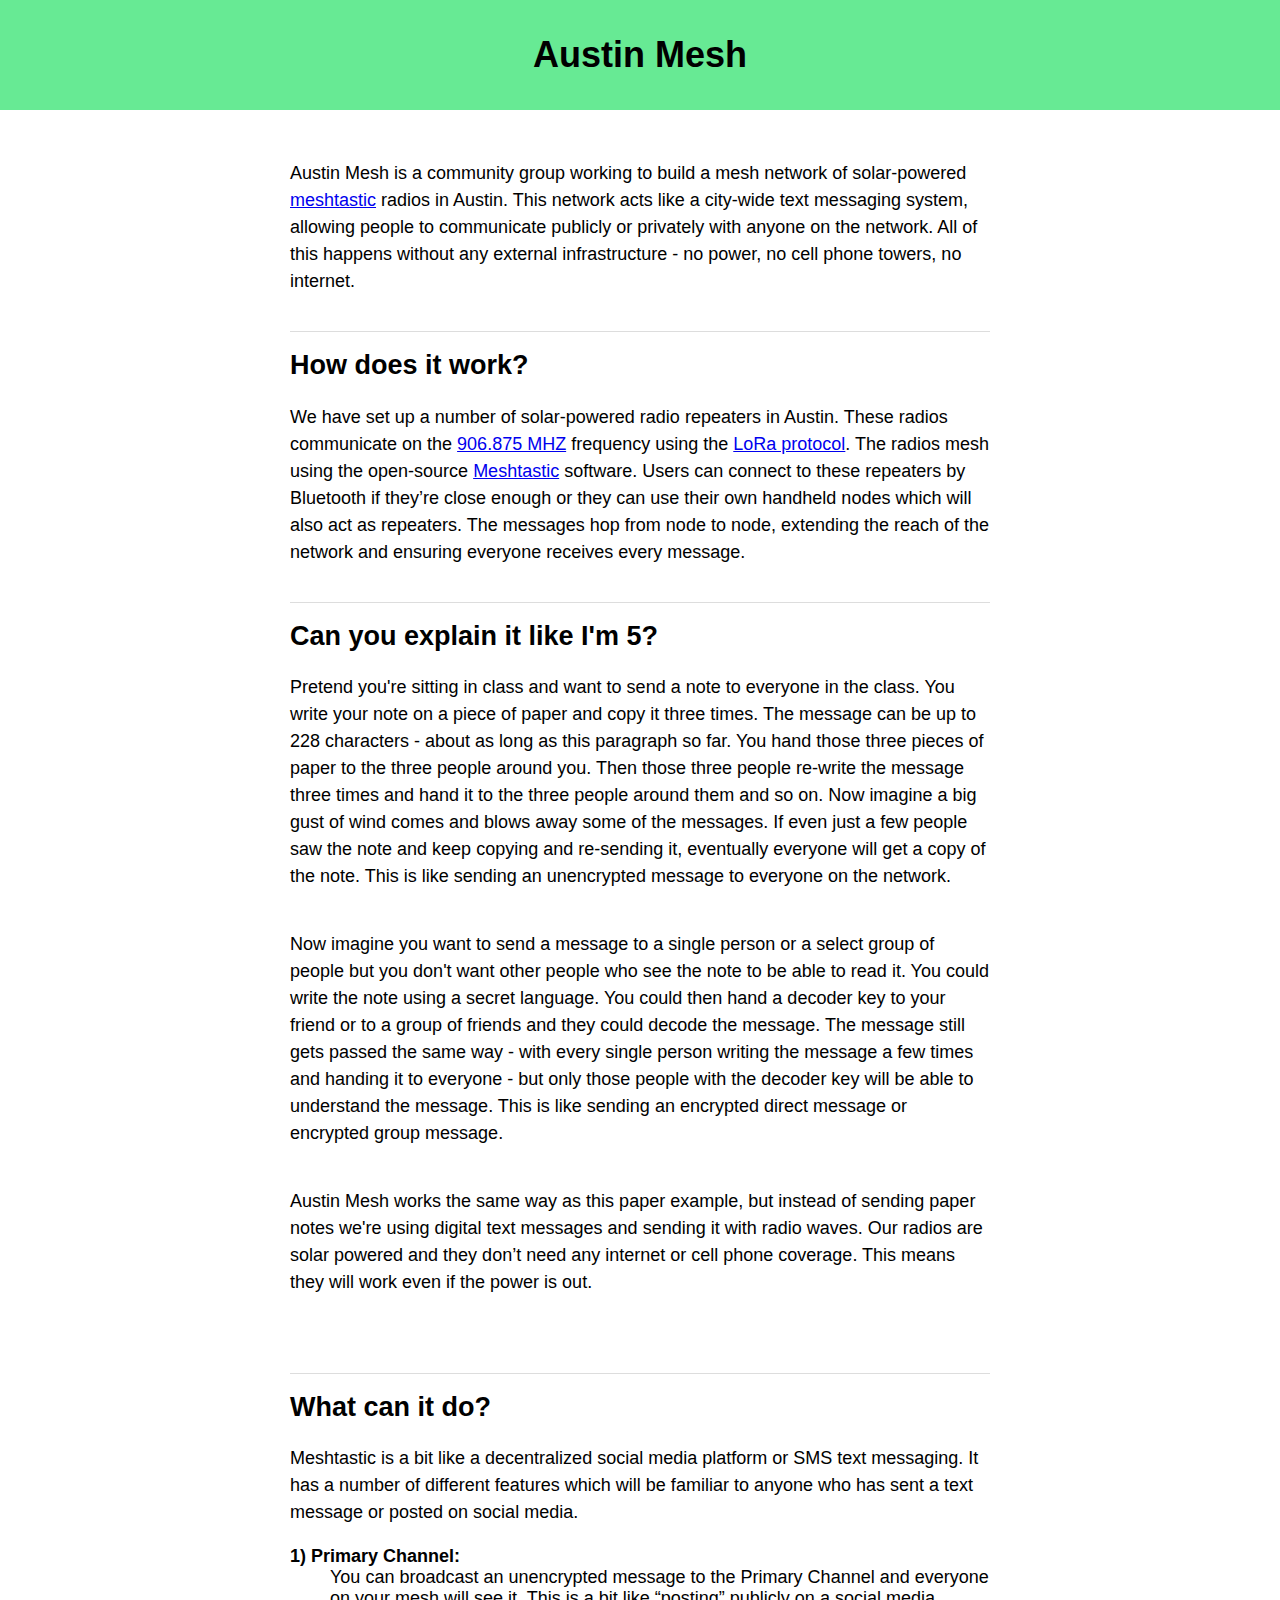
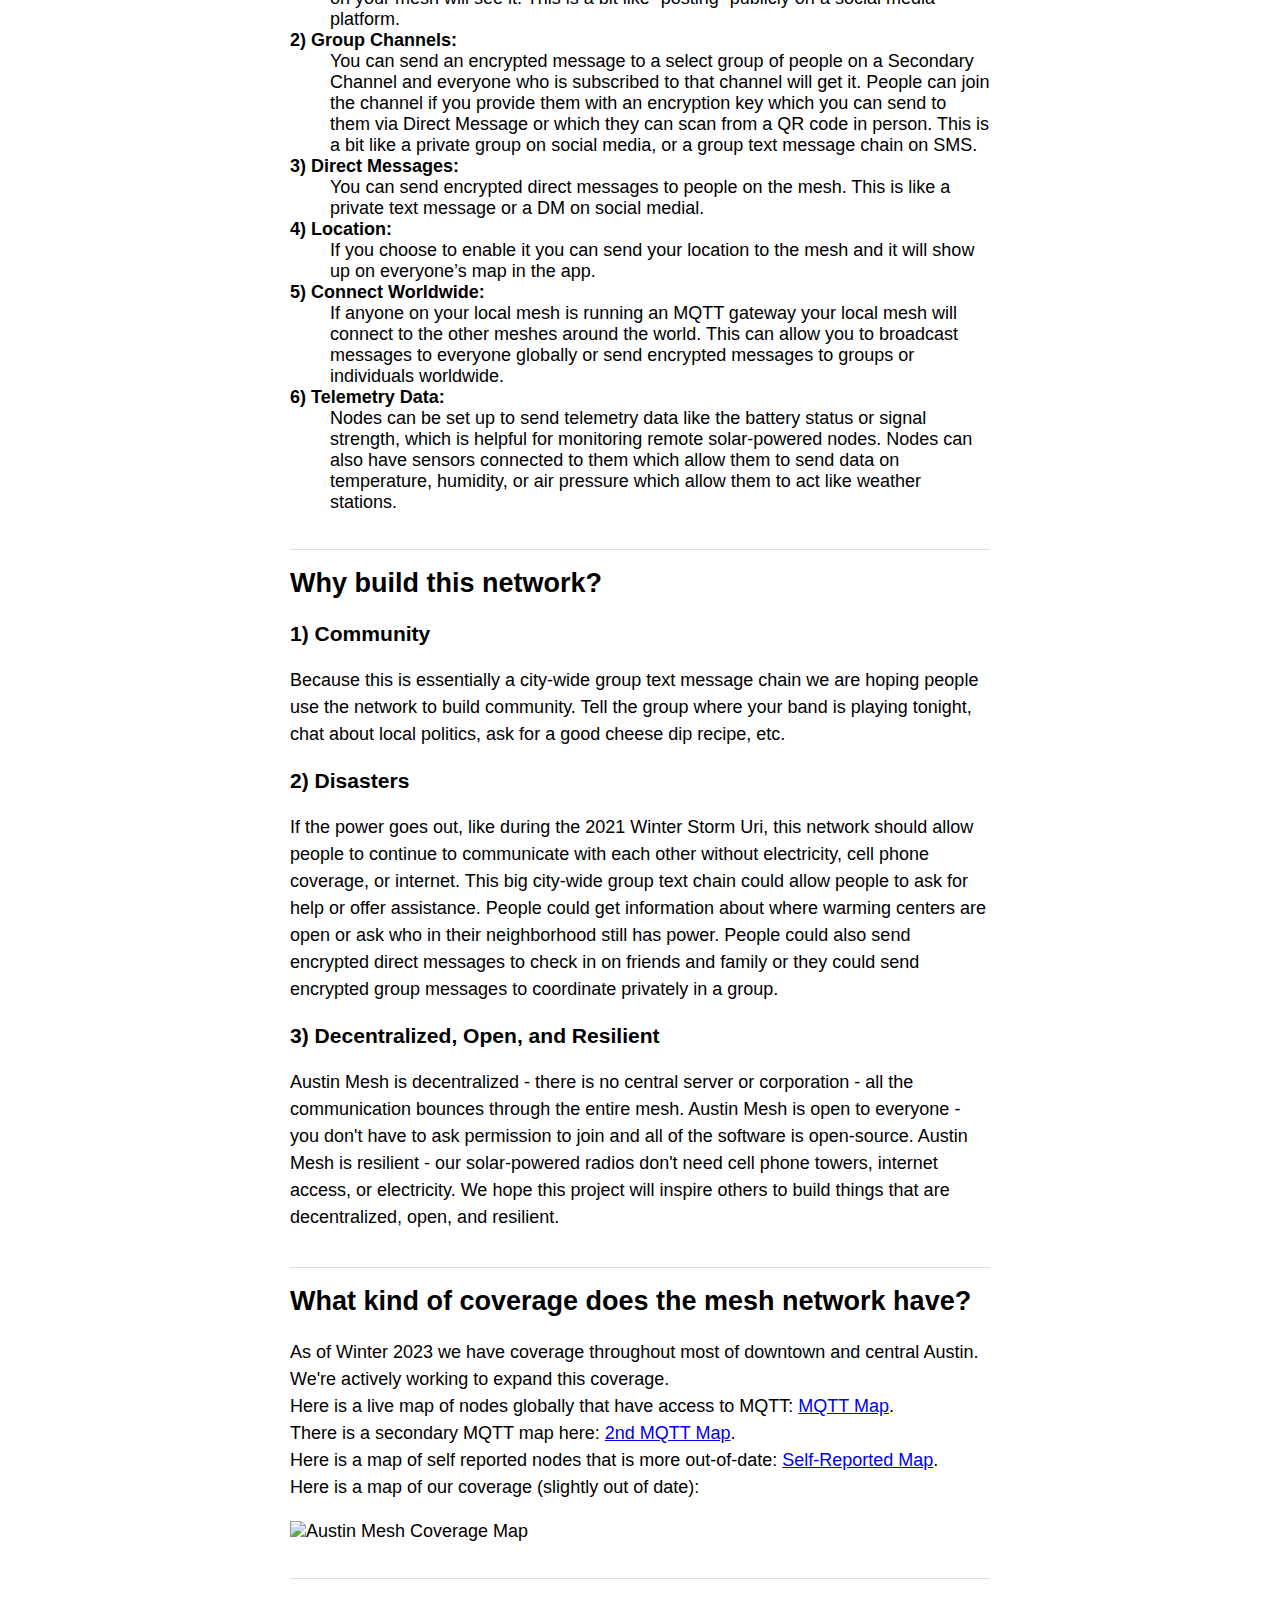
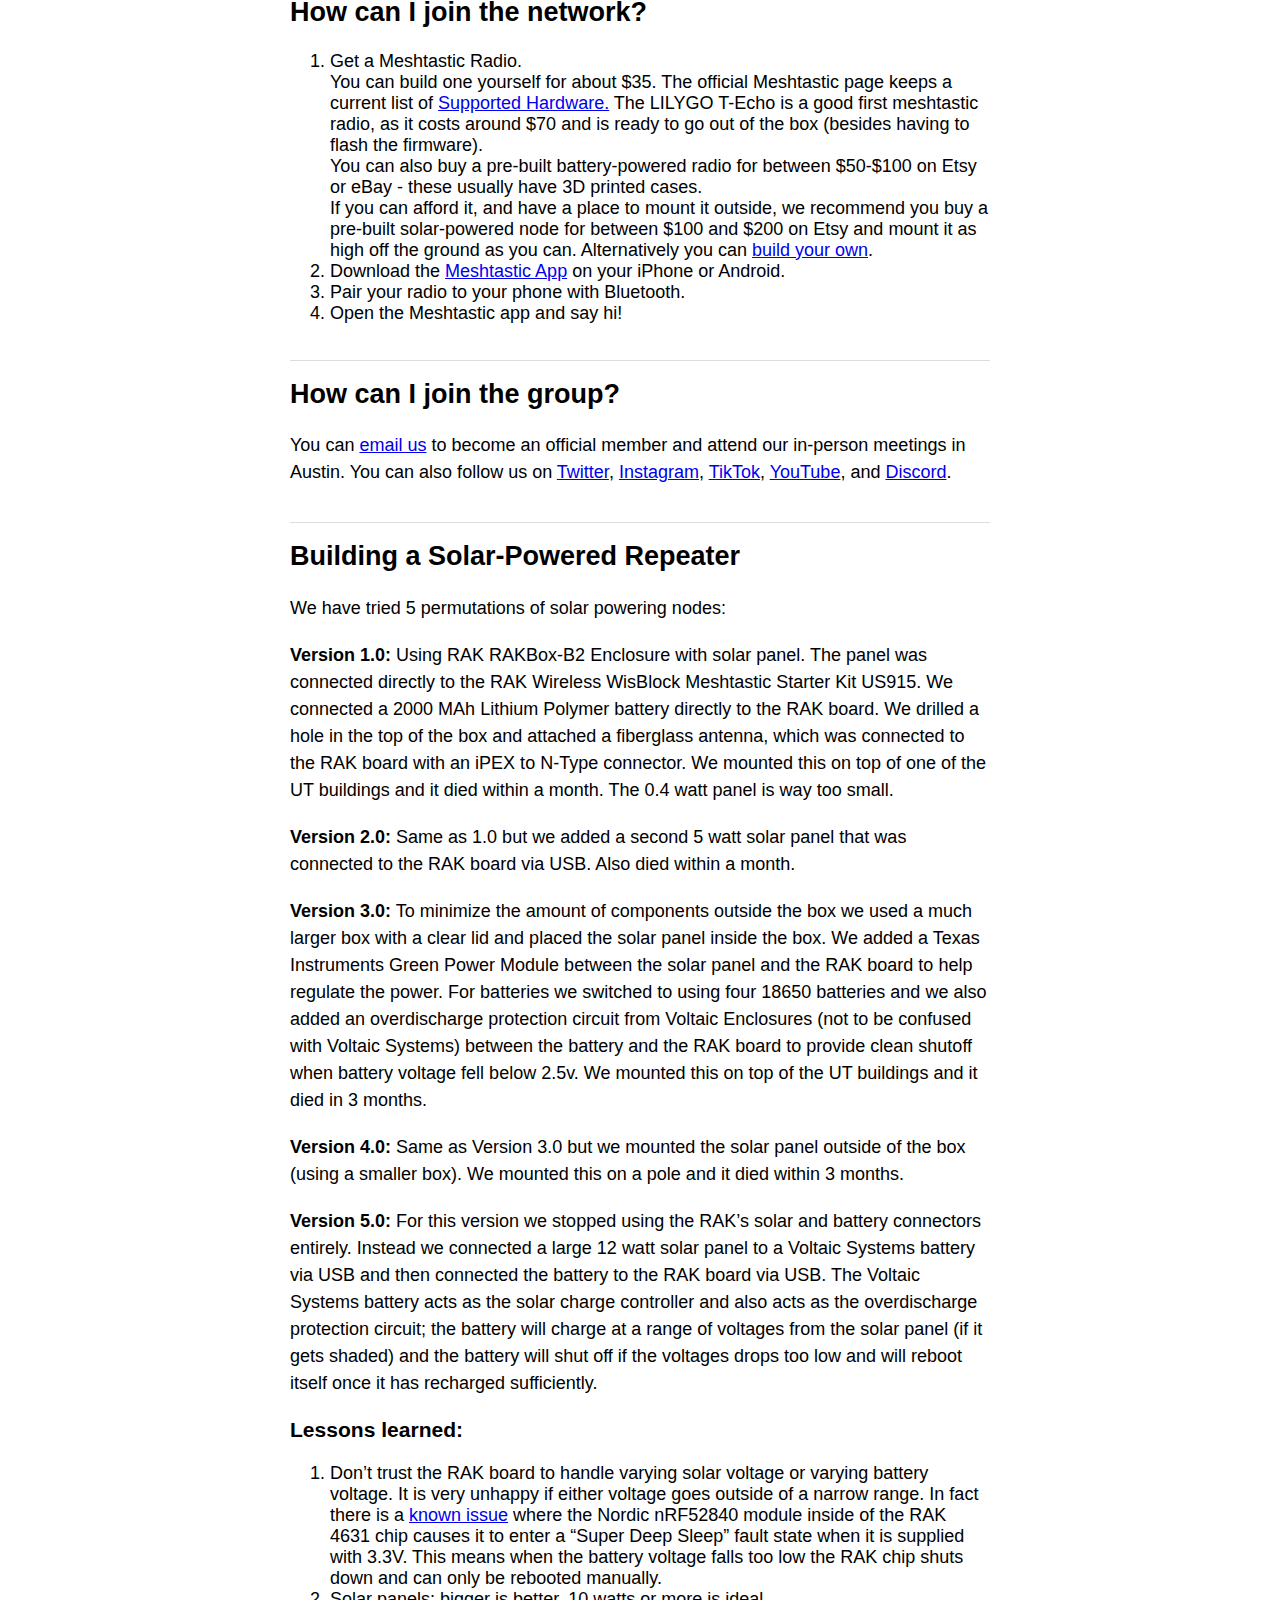
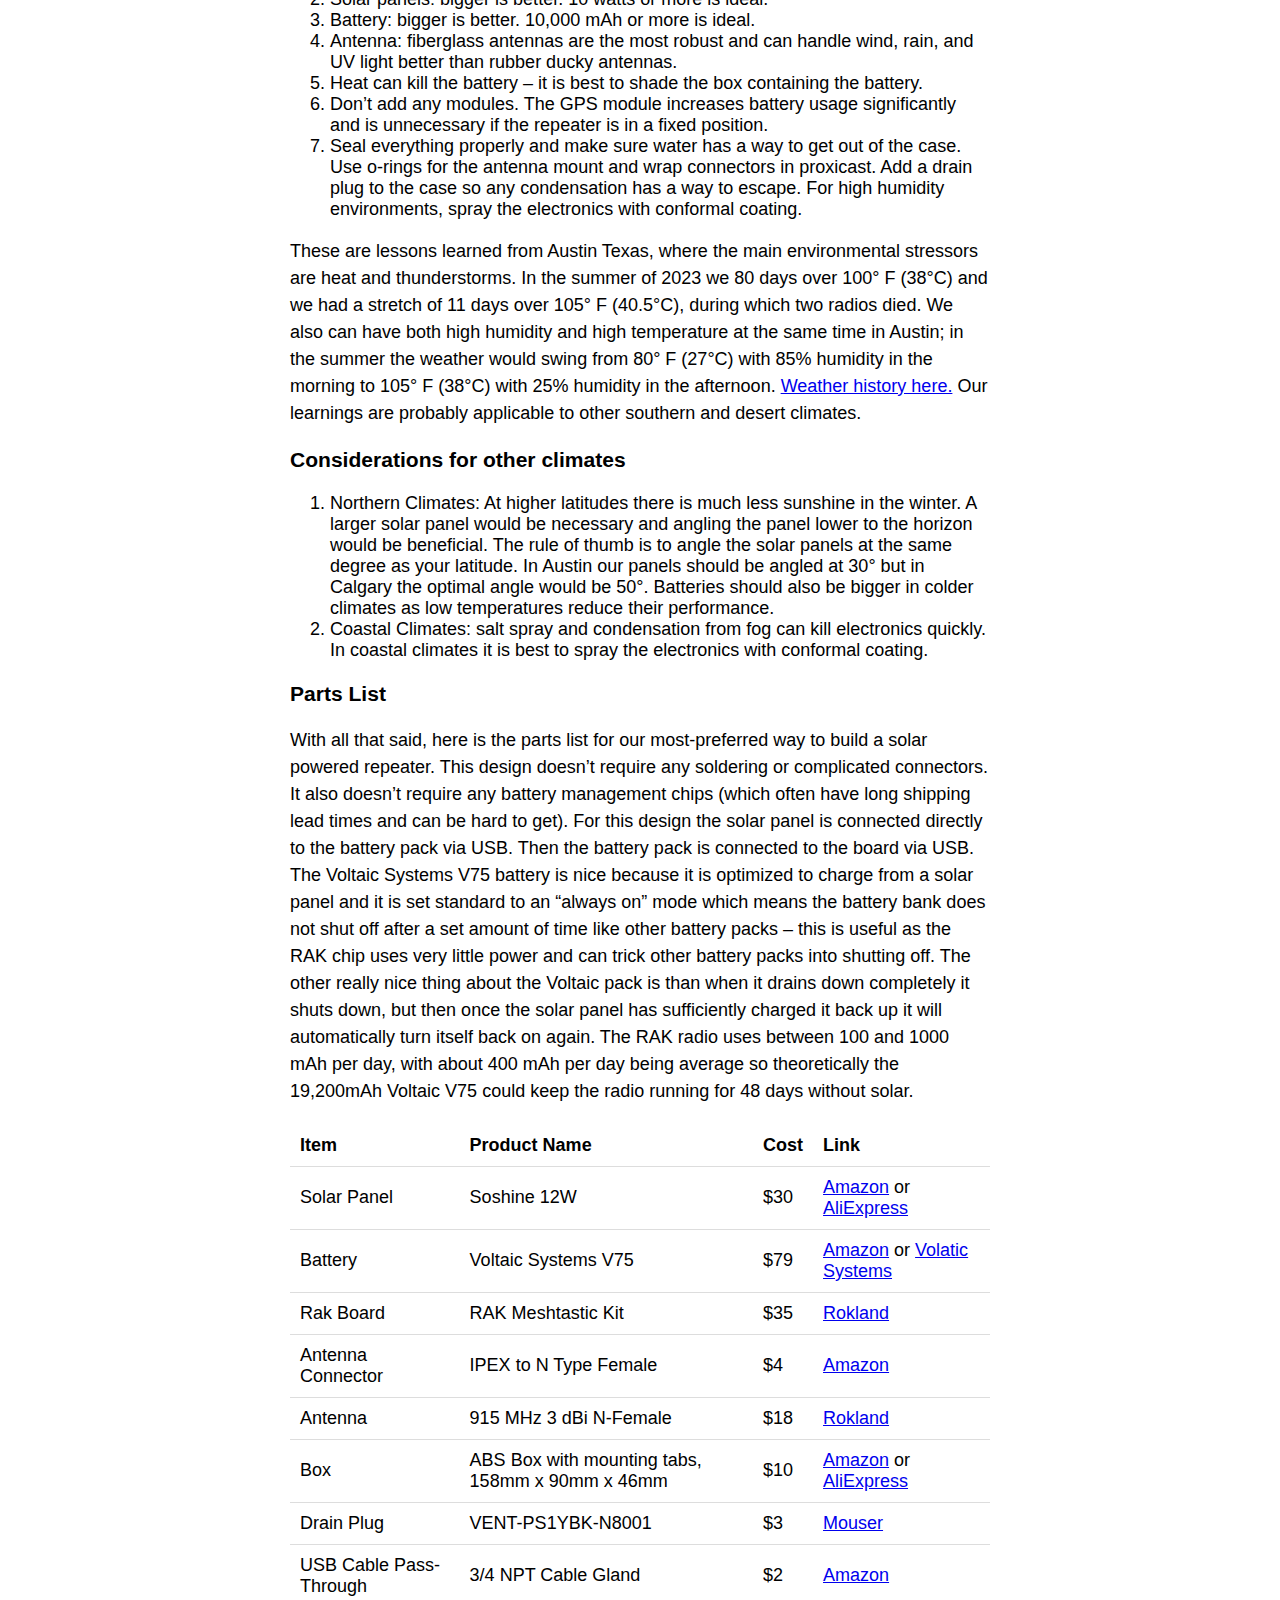
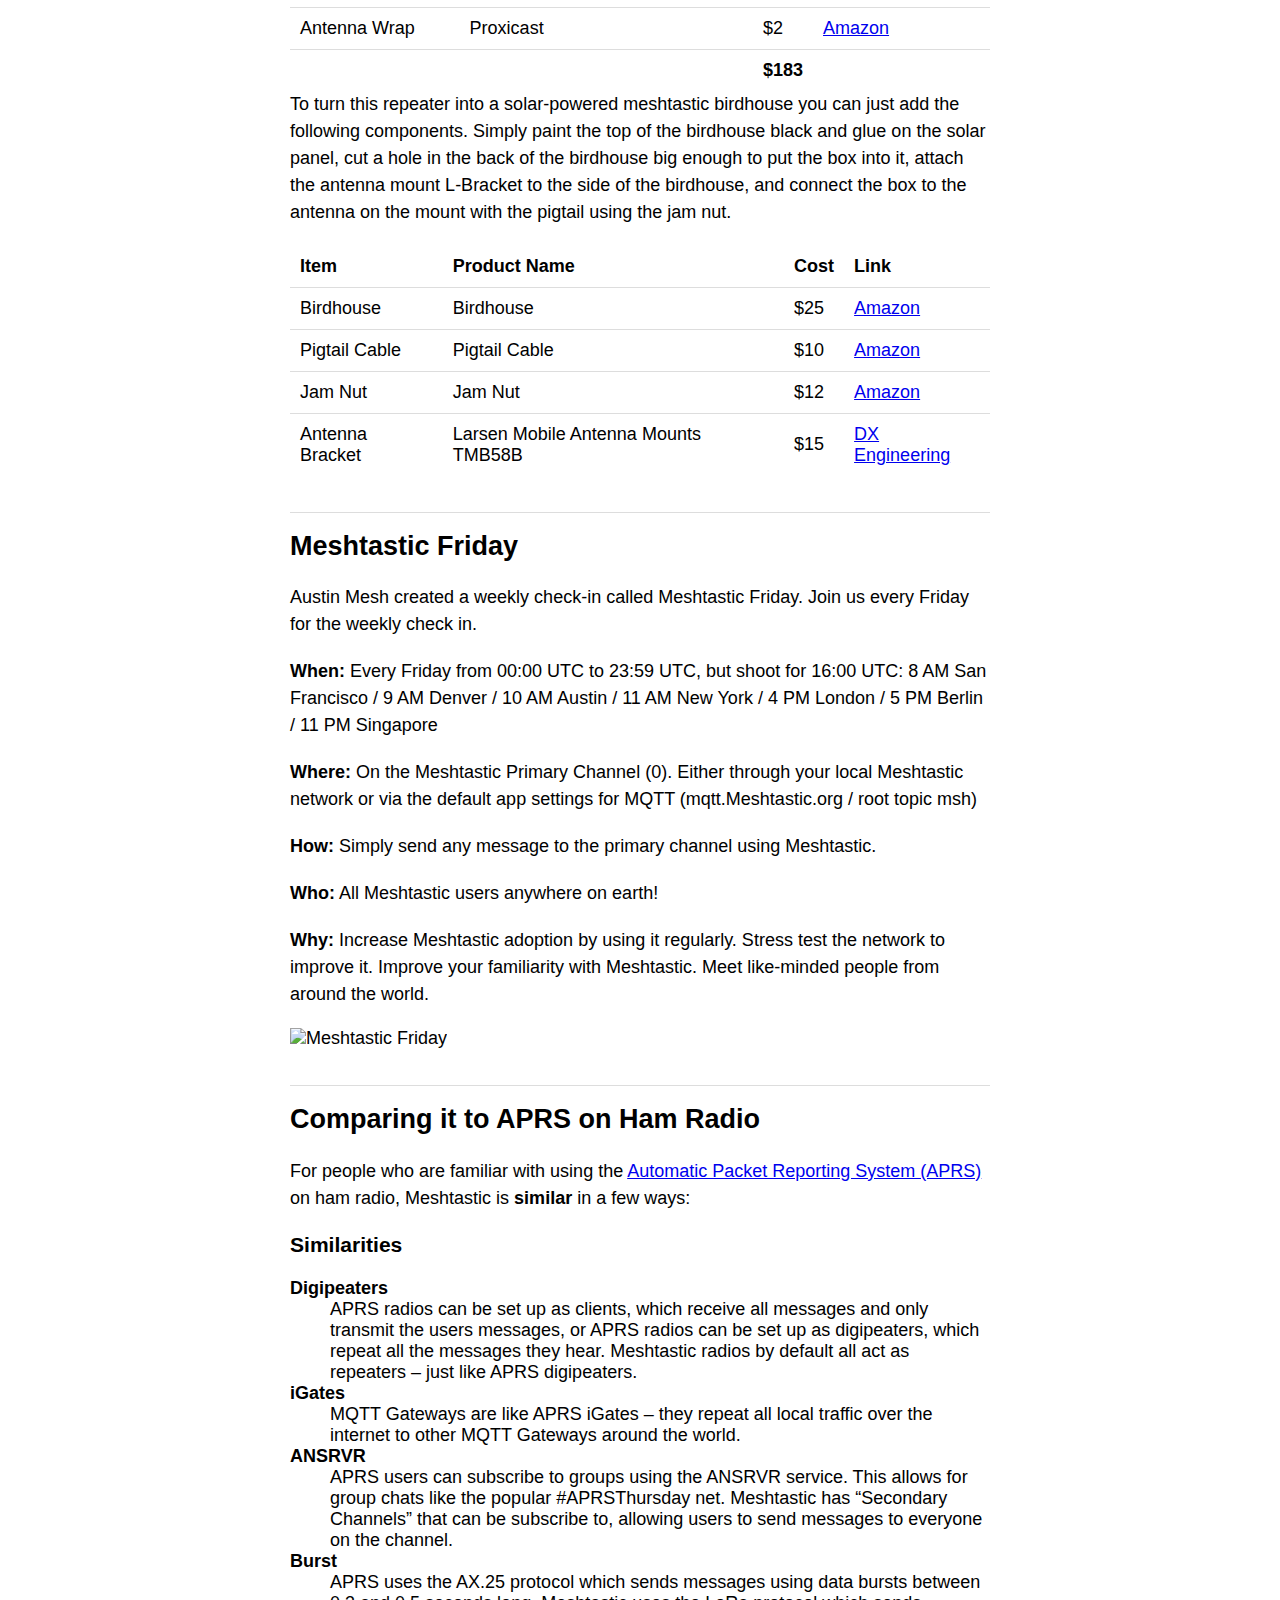
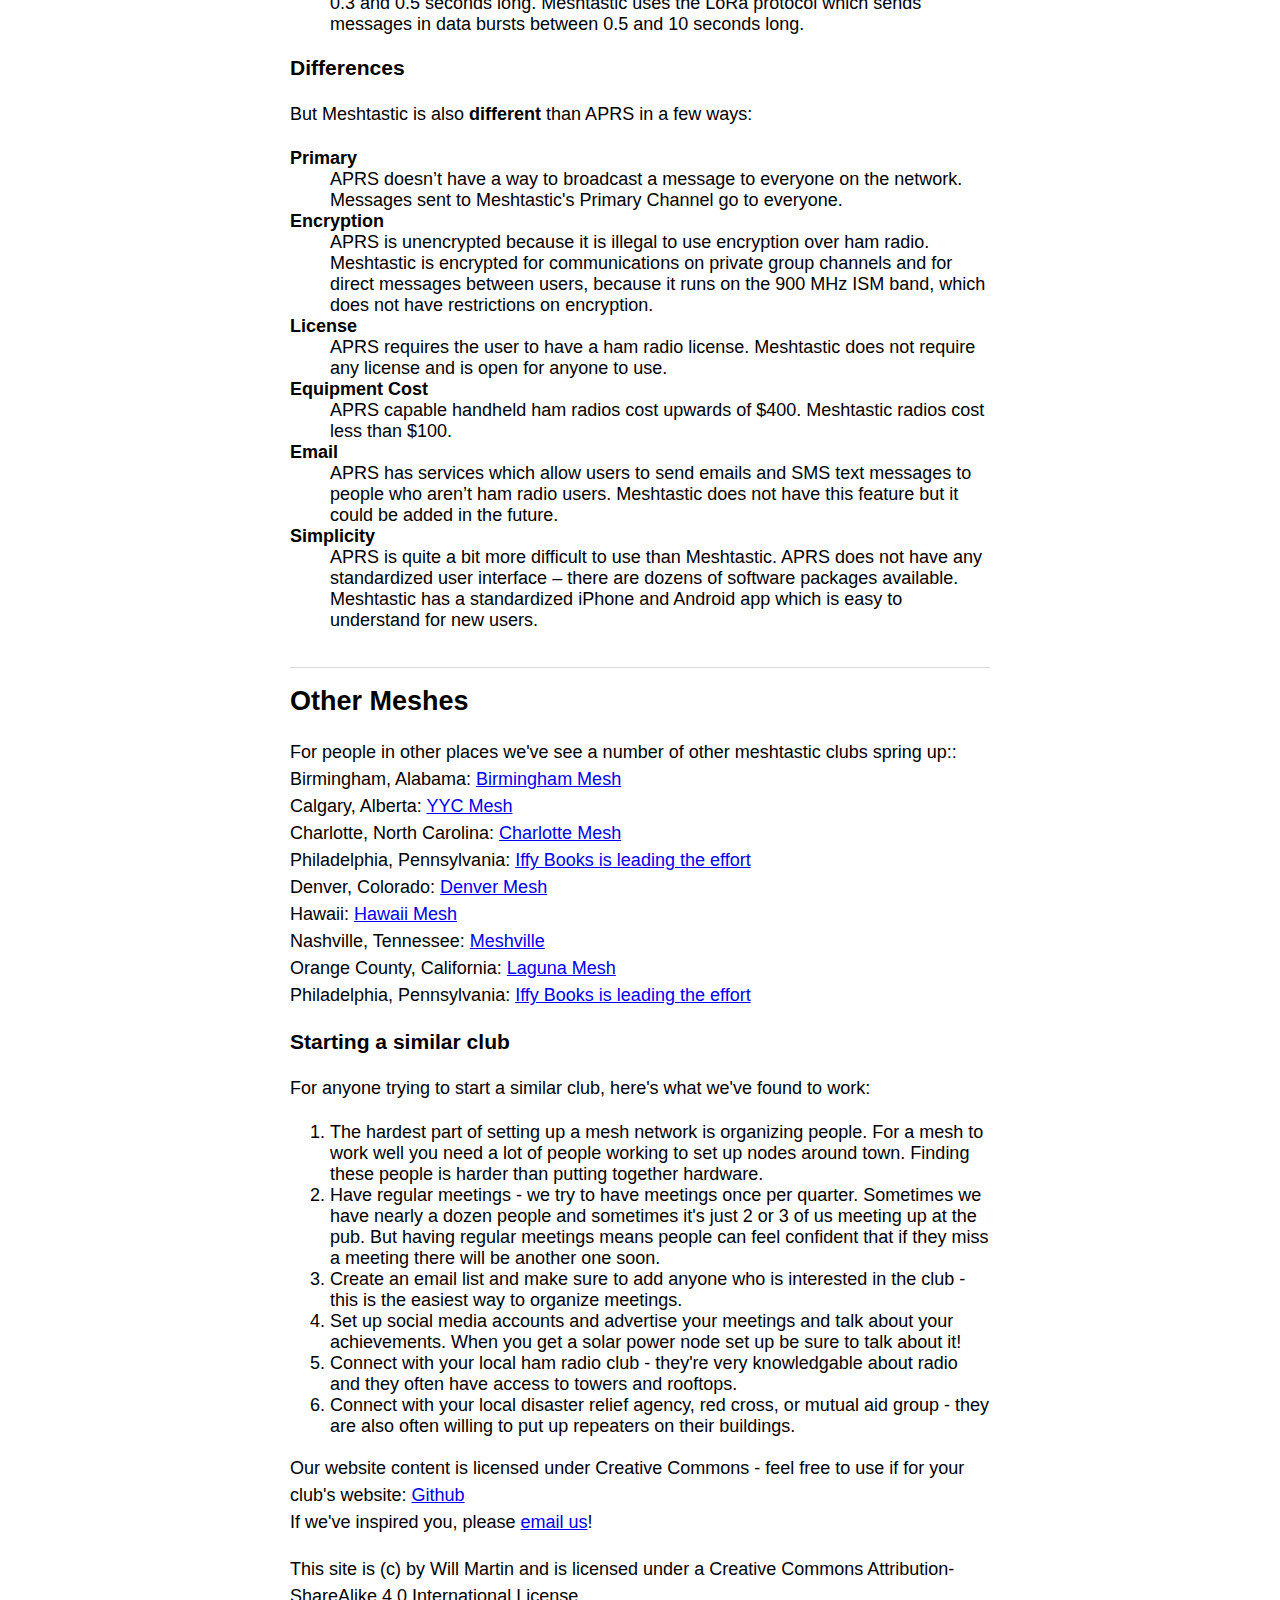
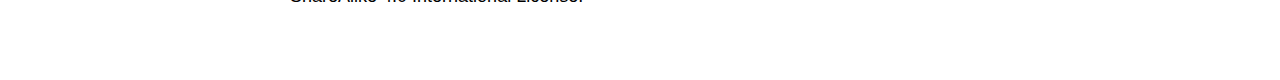
==== commit 49076685: "Merge pull request #2 from tekstrand/semantic-updates" ====
--- a/index.html
+++ b/index.html
@@ -1,515 +1,373 @@
 <!DOCTYPE html>
-<html>
+<html lang="en">
+
 <head>
-	<title>Austin Mesh</title>
-	<meta name="viewport" content="width=device-width, initial-scale=1.0">
-	<style>
-		body {
-			font-family: Arial, sans-serif;
-			margin: 0;
-			padding: 0;
-		}
-		header {
-			background-color: #67EA94;
-			color: #000000;
-			text-align: center;
-			padding: 10px;
-		}
-		main {
-			padding: 10px;
-		}
-		p {
-			font-size: 18px;
-			line-height: 1.5;
-			margin: 0 0 20px 0;
-		}
-		img {
-		max-width: 100%;
-		width: 500px;
-                }
-	</style>
+    <title>Austin Mesh</title>
+    <meta name="viewport" content="width=device-width, initial-scale=1.0">
+    <style>
+        body {
+            font-family: Arial, sans-serif;
+            margin: 0;
+            padding: 0;
+            font-size: 18px;
+        }
+        header {
+            background-color: #67EA94;
+            color: #000000;
+            text-align: center;
+            padding: 10px;
+        }
+        main {
+            padding: 10px;
+            margin: 40px auto;
+            max-width: 700px;
+        }
+        h2 {
+            margin-top: 36px;
+            padding-top: 18px;
+            border-top: 1px solid #ddd;
+        }
+        p {
+            line-height: 1.5;
+            margin: 0 0 20px 0;
+        }
+        dt {
+            font-weight: bold;
+        }
+        img {
+            max-width: 100%;
+            width: 500px;
+        }
+        .table-wrapper {
+            overflow-x: auto;
+        }
+        table {
+            width: 100%;
+            border-collapse: collapse;
+        }
+        tr {
+            border-bottom: 1px solid #ddd;
+        }
+        tbody tr:last-child {
+            border-bottom: 0 none;
+        }
+        th {
+            text-align: left;
+        }
+        td, th {
+            padding: 10px 10px;
+        }
+    </style>
 </head>
+
 <body>
-	<header>
-		<h1>Austin Mesh</h1>
-	</header>
-	<main>
-<p>Austin Mesh is a community group working to build a mesh network of solar-powered <a href="https://meshtastic.org/">meshtastic</a> radios in Austin.
-This network acts like a city-wide text messaging system, allowing people to communicate publicly or privately with anyone on the network.
-All of this happens without any external infrastructure - no power, no cell phone towers, no internet.</p>
-
-<h3> How does it work? </h3>
-<p>We have set up a number of solar-powered radio repeaters in Austin. These radios communicate on the <a href="https://en.wikipedia.org/wiki/33-centimeter_band">915 MHZ</a> frequency using the <a href="https://en.wikipedia.org/wiki/LoRa">LoRa protocol</a>.
-The radios mesh using the open-source <a href="https://meshtastic.org/">Meshtastic</a> software.
-Users can connect to these repeaters by Bluetooth if they’re close enough or they can use their own handheld nodes which will also act as repeaters. The messages hop from node to node, extending the reach of the network and ensuring everyone receives every message.
-<br></p>
-
-<h3> Can you explain it like I'm 5?</h3>
-<p>Pretend you're sitting in class and want to send a note to everyone in the class.
-You write your note on a piece of paper and copy it three times.
-The message can be up to 228 characters - about as long as this paragraph so far.
-You hand those three pieces of paper to the three people around you.
-Then those three people re-write the message three times and hand it to the three people around them and so on.
-Now imagine a big gust of wind comes and blows away some of the messages.
-If even just a few people saw the note and keep copying and re-sending it, eventually everyone will get a copy of the note.
-This is like sending and unencrypted message to everyone on the network.
-<br><br>
-Now imagine you want to send a message to a single person or a select group of people but you don't want other people who see the note to be able to read it.
-You could write the note using a secret language. You could then hand a decoder key to your friend or to a group of friends and they could decode the message.
-The message still gets passed the same way - with every single person writing the message a few times and handing it to everyone - but only those people with the decoder key will be able to understand the message.
-This is like sending an encrypted direct message or encrypted group message.
-<br><br>
-Austin Mesh works the same way as this paper example, but instead of sending paper notes we're using digital text messages and sending it with radio waves.
-Our radios are solar powered and they don’t need any internet or cell phone coverage. This means they will work even if the power is out.
-<br>
-
-</p>		
-<h3> What can it do? </h3>
-<p>Meshtastic is a bit like a decentralized social media platform or SMS text messaging. It has a number of different features which will be familiar to anyone who has sent a text message or posted on social media.
-<br>
-<b>1) Primary Channel: </b> You can broadcast an unencrypted message to the Primary Channel and everyone on your mesh will see it. This is a bit like “posting” publicly on a social media platform.
-<br>
-<b>2) Group Channels: </b> You can send an encrypted message to a select group of people on a Secondary Channel and everyone who is subscribed to that channel will get it. People can join the channel if you provide them with an encryption key which you can send to them via Direct Message or which they can scan from a QR code in person. This is a bit like a private group on social media, or a group text message chain on SMS.
-<br>
-<b>3) Direct Messages: </b> You can send encrypted direct messages to people on the mesh. This is like a private text message or a DM on social medial.
-<br>
-<b>4) Location: </b> If you choose to enable it you can send your location to the mesh and it will show up on everyone’s map in the app. 
-<br>
-<b>5) Connect Worldwide: </b> If anyone on your local mesh is running an MQTT gateway your local mesh will connect to the other meshes around the world. This can allow you to broadcast messages to everyone globally or send encrypted messages to groups or individuals worldwide.
-<br>
-<b>6) Telemetry Data: </b> Nodes can be set up to send telemetry data like the battery status or signal strength, which is helpful for monitoring remote solar-powered nodes. Nodes can also have sensors connected to them which allow them to send data on temperature, humidity, or air pressure which allow them to act like weather stations.
-<br>
-</p>
-
-<h3>Why build this network?</h3>
-<p>
-<b>1) Community:</b> Because this is essentially a city-wide group text message chain we are hoping people use the network to build community. Tell the group where your band is playing tonight, chat about local politics, ask for a good cheese dip recipe, etc.
-<br>
-<b>2) Disasters:</b> If the power goes out, like during the 2021 Winter Storm Uri, this network should allow people to continue to communicate with each other without electricity, cell phone coverage, or internet. This big city-wide group text chain could allow people to ask for help or offer assistance. People could get information about where warming centers are open or ask who in their neighborhood still has power. People could also send encrypted direct messages to check in on friends and family or they could send encrypted group messages to coordinate privately in a group.
-<br>	
-<b>3) Decentralized, Open, and Resilient:</b> Austin Mesh is decentralized - there is no central server or corporation - all the communication bounces through the entire mesh. Austin Mesh is open to everyone - you don't have to ask permission to join and all of the software is open-source. Austin Mesh is resilient - our solar-powered radios don't need cell phone towers, internet access, or electricity. We hope this project will inspire others to build things that are decentralized, open, and resilient.
-<br>
-
-<h3>What kind of coverage does the mesh network have?</h3>
-<p>As of Winter 2023 we have coverage throughout most of downtown and central Austin. We're actively working to expand this coverage.
-<br>
-Here is a live map of nodes globally that have access to MQTT: <a href="https://map.technicallyrural.com">MQTT Map</a>.
-<br>
-Here is a map of self reported nodes that is more out-of-date: <a href="https://canvis.app/meshtastic-map">Self-Reported Map</a>.
-<br>
-Here is a map of our coverage (slightly out of date):</p>
-<img src="coverage.jpg" alt="Austin Mesh Coverage Map"></p><br>
-
-<h3>How can I join the network?</h3>
-<p>
-1) Get a Meshtastic Radio.
-You can build one yourself for about $35. The official Meshtastic page keeps a current list of <a href="https://meshtastic.org/docs/hardware/devices/">Supported Hardware.</a> The LILYGO T-Echo is a good first meshtastic radio, as it costs around $70 and is ready to go out of the box (besides having to flash the firmware).
-You can also buy a pre-built battery-powered radio for between $50-$100 on Etsy or eBay - these usually have 3D printed cases. 
-If you can afford it, and have a place to mount it outside, we recommend you buy a pre-built solar-powered node for between $100 and $200 on Etsy and mount it as high off the ground as you can.
-<br>
-2) Download the <a href="https://meshtastic.org/docs/software">Meshtastic App</a> on your iPhone or Android.
-<br>
-3) Pair your radio to your phone with Bluetooth.
-<br>
-4) Open the Meshtastic app and say hi!
-<br></p>
-
-<h3>How can I join the group?</h3>
-<p>You can <a href="mailto:info@austinmesh.org">email us</a> to become an official member and attend our in-person meetings in Austin. You can also follow us on <a href="https://twitter.com/AustinMeshOrg">Twitter</a>, 
-<a href="https://www.instagram.com/p/Cq0jOpYLpZy/">Instagram</a>, 
-<a href="https://www.tiktok.com/@austinmesh.org">TikTok</a>, 
-and <a href="https://youtube.com/channel/UCtFl5gdwv0SdrP8sHlDMKNA">YouTube</a>.</p>
-
-<h3>Building a Solar-Powered Repeater</h3>
-<p>We have tried 5 permutations of solar powering nodes:
-<br><b>Version 1.0:</b> Using RAK RAKBox-B2 Enclosure with solar panel. The panel was connected directly to the RAK Wireless WisBlock Meshtastic Starter Kit US915. We connected a 2000 MAh Lithium Polymer battery directly to the RAK board. We drilled a hole in the top of the box and attached a fiberglass antenna, which was connected to the RAK board with an iPEX to N-Type connector. We mounted this on top of one of the UT buildings and it died within a month. The 0.4 watt panel is way too small. 
-<br><b>Version 2.0:</b> Same as 1.0 but we added a second 5 watt solar panel that was connected to the RAK board via USB. Also died within a month.
-<br><b>Version 3.0:</b> To minimize the amount of components outside the box we used a much larger box with a clear lid and placed the solar panel inside the box. We added a Texas Instruments Green Power Module between the solar panel and the RAK board to help regulate the power. For batteries we switched to using four 18650 batteries and we also added an overdischarge protection circuit from Voltaic Enclosures (not to be confused with Voltaic Systems) between the battery and the RAK board to provide clean shutoff when battery voltage fell below 2.5v. We mounted this on top of the UT buildings and it died in 3 months.
-<br><b>Version 4.0:</b> Same as Version 3.0 but we mounted the solar panel outside of the box (using a smaller box). We mounted this on a pole and it died within 3 months.
-<br><b>Version 5.0:</b> For this version we stopped using the RAK’s solar and battery connectors entirely. Instead we connected a large 12 watt solar panel to a Voltaic Systems battery via USB and then connected the battery to the RAK board via USB. The Voltaic Systems battery acts as the solar charge controller and also acts as the overdischarge protection circuit; the battery will charge at a range of voltages from the solar panel (if it gets shaded) and the battery will shut off if the voltages drops too low and will reboot itself once it has recharged sufficiently.
-<br>
-<br>Lessons learned:
-<br>1)	Don’t trust the RAK board to handle varying solar voltage or varying battery voltage. It is very unhappy if either voltage goes outside of a narrow range. In fact there is a <a href="https://meshtastic.discourse.group/t/rak-4631-solar-repeater/7694/7">known issue</a> where the Nordic nRF52840 module inside of the RAK 4631 chip causes it to enter a “Super Deep Sleep” fault state when it is supplied with 3.3V. This means when the battery voltage falls too low the RAK chip shuts down and can only be rebooted manually.
-<br>2)	Solar panels: bigger is better. 10 watts or more is ideal.
-<br>3)	Battery: bigger is better. 10,000 mAh or more is ideal.
-<br>4)	Antenna: fiberglass antennas are the most robust and can handle wind, rain, and UV light better than rubber ducky antennas.
-<br>5)	Heat can kill the battery – it is best to shade the box containing the battery.
-<br>6)	Don’t add any modules. The GPS module increases battery usage significantly and is unnecessary if the repeater is in a fixed position.
-<br>7)	Seal everything properly and make sure water has a way to get out of the case. Use o-rings for the antenna mount and wrap connectors in proxicast. Add a drain plug to the case so any condensation has a way to escape. For high humidity environments, spray the electronics with conformal coating.
-<br>
-<br>These are lessons learned from Austin Texas, where the main environmental stressors are heat and thunderstorms. In the summer of 2023 we 80 days over 100° F (38°C) and we had a stretch of 11 days over 105° F (40.5°C), during which two radios died. We also can have both high humidity and high temperature at the same time in Austin; in the summer the weather would swing from 80° F (27°C) with 85% humidity in the morning to 105° F (38°C) with 25% humidity in the afternoon. <a href="https://weatherspark.com/h/y/8004/2023/Historical-Weather-during-2023-in-Austin-Texas-United-States">Weather history here.</a> Our learnings are probably applicable to other southern and desert climates.
-<br>
-<br>Considerations for other climates:
-<br>1)	Northern Climates: At higher latitudes there is much less sunshine in the winter. A larger solar panel would be necessary and angling the panel lower to the horizon would be beneficial. The rule of thumb is to angle the solar panels at the same degree as your latitude. In Austin our panels should be angled at 30° but in Calgary the optimal angle would be 50°. Batteries should also be bigger in colder climates as low temperatures reduce their performance.
-<br>2)	Coastal Climates: salt spray and condensation from fog can kill electronics quickly. In coastal climates it is best to spray the electronics with conformal coating.
-<br>
-<br>With all that said, here is the parts list for our most-preferred way to build a solar powered repeater. This design doesn’t require any soldering or complicated connectors. It also doesn’t require any battery management chips (which often have long shipping lead times and can be hard to get). For this design the solar panel is connected directly to the battery pack via USB. Then the battery pack is connected to the board via USB. The Voltaic Systems V75 battery is nice because it is optimized to charge from a solar panel and it is set standard to an “always on” mode which means the battery bank does not shut off after a set amount of time like other battery packs – this is useful as the RAK chip uses very little power and can trick other battery packs into shutting off. The other really nice thing about the Voltaic pack is than when it drains down completely it shuts down, but then once the solar panel has sufficiently charged it back up it will automatically turn itself back on again.
-The RAK radio uses between 100 and 1000 mAh per day, with about 400 mAh per day being average so theoretically the 19,200mAh Voltaic V75 could keep the radio running for 48 days without solar.
-<br>
-<table class=MsoTableGrid border=1 cellspacing=0 cellpadding=0
- style='border-collapse:collapse;border:none;mso-border-alt:solid windowtext .5pt;
- mso-yfti-tbllook:1184;mso-padding-alt:0in 5.4pt 0in 5.4pt'>
- <tr style='mso-yfti-irow:0;mso-yfti-firstrow:yes'>
-  <td width=107 valign=top style='width:80.35pt;border:solid windowtext 1.0pt;
-  mso-border-alt:solid windowtext .5pt;padding:0in 5.4pt 0in 5.4pt'>
-  <p class=MsoNormal style='margin-bottom:0in;line-height:normal'><b>Item<o:p></o:p></b></p>
-  </td>
-  <td width=95 valign=top style='width:71.35pt;border:solid windowtext 1.0pt;
-  border-left:none;mso-border-left-alt:solid windowtext .5pt;mso-border-alt:
-  solid windowtext .5pt;padding:0in 5.4pt 0in 5.4pt'>
-  <p class=MsoNormal style='margin-bottom:0in;line-height:normal'><b>Product
-  Name<o:p></o:p></b></p>
-  </td>
-  <td width=80 valign=top style='width:59.85pt;border:solid windowtext 1.0pt;
-  border-left:none;mso-border-left-alt:solid windowtext .5pt;mso-border-alt:
-  solid windowtext .5pt;padding:0in 5.4pt 0in 5.4pt'>
-  <p class=MsoNormal style='margin-bottom:0in;line-height:normal'><b>Cost<o:p></o:p></b></p>
-  </td>
-  <td width=341 valign=top style='width:80pt;border:solid windowtext 1.0pt;
-  border-left:none;mso-border-left-alt:solid windowtext .5pt;mso-border-alt:
-  solid windowtext .5pt;padding:0in 5.4pt 0in 5.4pt'>
-  <p class=MsoNormal style='margin-bottom:0in;line-height:normal'><b>Link<o:p></o:p></b></p>
-  </td>
- </tr>
- <tr style='mso-yfti-irow:1'>
-  <td width=107 valign=top style='width:80.35pt;border:solid windowtext 1.0pt;
-  border-top:none;mso-border-top-alt:solid windowtext .5pt;mso-border-alt:solid windowtext .5pt;
-  padding:0in 5.4pt 0in 5.4pt'>
-  <p class=MsoNormal style='margin-bottom:0in;line-height:normal'>Solar Panel</p>
-  </td>
-  <td width=95 valign=top style='width:71.35pt;border-top:none;border-left:
-  none;border-bottom:solid windowtext 1.0pt;border-right:solid windowtext 1.0pt;
-  mso-border-top-alt:solid windowtext .5pt;mso-border-left-alt:solid windowtext .5pt;
-  mso-border-alt:solid windowtext .5pt;padding:0in 5.4pt 0in 5.4pt'>
-  <p class=MsoNormal style='margin-bottom:0in;line-height:normal'><span
-  class=SpellE>Soshine</span> 12W</p>
-  </td>
-  <td width=80 valign=top style='width:59.85pt;border-top:none;border-left:
-  none;border-bottom:solid windowtext 1.0pt;border-right:solid windowtext 1.0pt;
-  mso-border-top-alt:solid windowtext .5pt;mso-border-left-alt:solid windowtext .5pt;
-  mso-border-alt:solid windowtext .5pt;padding:0in 5.4pt 0in 5.4pt'>
-  <p class=MsoNormal style='margin-bottom:0in;line-height:normal'>$30</p>
-  </td>
-  <td width=341 valign=top style='width:80pt;border-top:none;border-left:
-  none;border-bottom:solid windowtext 1.0pt;border-right:solid windowtext 1.0pt;
-  mso-border-top-alt:solid windowtext .5pt;mso-border-left-alt:solid windowtext .5pt;
-  mso-border-alt:solid windowtext .5pt;padding:0in 5.4pt 0in 5.4pt'>
-  <p class=MsoNormal style='margin-bottom:0in;line-height:normal'><a
-  href="https://www.amazon.com/Soshine-USB-Solar-Panel-Monocrystalline/dp/B0CKXQ1XQ9">Amazon</a> or <a
-  href="https://www.aliexpress.us/item/3256805874482226.html">AliExpress</a></p>
-  </td>
- </tr>
- <tr style='mso-yfti-irow:2'>
-  <td width=107 valign=top style='width:80.35pt;border:solid windowtext 1.0pt;
-  border-top:none;mso-border-top-alt:solid windowtext .5pt;mso-border-alt:solid windowtext .5pt;
-  padding:0in 5.4pt 0in 5.4pt'>
-  <p class=MsoNormal style='margin-bottom:0in;line-height:normal'>Battery</p>
-  </td>
-  <td width=95 valign=top style='width:71.35pt;border-top:none;border-left:
-  none;border-bottom:solid windowtext 1.0pt;border-right:solid windowtext 1.0pt;
-  mso-border-top-alt:solid windowtext .5pt;mso-border-left-alt:solid windowtext .5pt;
-  mso-border-alt:solid windowtext .5pt;padding:0in 5.4pt 0in 5.4pt'>
-  <p class=MsoNormal style='margin-bottom:0in;line-height:normal'>Voltaic
-  Systems V75</p>
-  </td>
-  <td width=80 valign=top style='width:59.85pt;border-top:none;border-left:
-  none;border-bottom:solid windowtext 1.0pt;border-right:solid windowtext 1.0pt;
-  mso-border-top-alt:solid windowtext .5pt;mso-border-left-alt:solid windowtext .5pt;
-  mso-border-alt:solid windowtext .5pt;padding:0in 5.4pt 0in 5.4pt'>
-  <p class=MsoNormal style='margin-bottom:0in;line-height:normal'>$79</p>
-  </td>
-  <td width=341 valign=top style='width:80pt;border-top:none;border-left:
-  none;border-bottom:solid windowtext 1.0pt;border-right:solid windowtext 1.0pt;
-  mso-border-top-alt:solid windowtext .5pt;mso-border-left-alt:solid windowtext .5pt;
-  mso-border-alt:solid windowtext .5pt;padding:0in 5.4pt 0in 5.4pt'>
-  <p class=MsoNormal style='margin-bottom:0in;line-height:normal'><a
-  href="https://www.amazon.com/Voltaic-Systems-Always-External-Battery/dp/B084BPSFKH">Amazon</a> or <a
-  href="https://voltaicsystems.com/v75/">voltaicsystems.com</a></p>
-  </td>
- </tr>
- <tr style='mso-yfti-irow:3'>
-  <td width=107 valign=top style='width:80.35pt;border:solid windowtext 1.0pt;
-  border-top:none;mso-border-top-alt:solid windowtext .5pt;mso-border-alt:solid windowtext .5pt;
-  padding:0in 5.4pt 0in 5.4pt'>
-  <p class=MsoNormal style='margin-bottom:0in;line-height:normal'>Rak Board</p>
-  </td>
-  <td width=95 valign=top style='width:71.35pt;border-top:none;border-left:
-  none;border-bottom:solid windowtext 1.0pt;border-right:solid windowtext 1.0pt;
-  mso-border-top-alt:solid windowtext .5pt;mso-border-left-alt:solid windowtext .5pt;
-  mso-border-alt:solid windowtext .5pt;padding:0in 5.4pt 0in 5.4pt'>
-  <p class=MsoNormal style='margin-bottom:0in;line-height:normal'>RAK Meshtastic
-  Kit</p>
-  </td>
-  <td width=80 valign=top style='width:59.85pt;border-top:none;border-left:
-  none;border-bottom:solid windowtext 1.0pt;border-right:solid windowtext 1.0pt;
-  mso-border-top-alt:solid windowtext .5pt;mso-border-left-alt:solid windowtext .5pt;
-  mso-border-alt:solid windowtext .5pt;padding:0in 5.4pt 0in 5.4pt'>
-  <p class=MsoNormal style='margin-bottom:0in;line-height:normal'>$35</p>
-  </td>
-  <td width=341 valign=top style='width:80pt;border-top:none;border-left:
-  none;border-bottom:solid windowtext 1.0pt;border-right:solid windowtext 1.0pt;
-  mso-border-top-alt:solid windowtext .5pt;mso-border-left-alt:solid windowtext .5pt;
-  mso-border-alt:solid windowtext .5pt;padding:0in 5.4pt 0in 5.4pt'>
-  <p class=MsoNormal style='margin-bottom:0in;line-height:normal'><a
-  href="https://store.rokland.com/products/rak-wireless-wisblock-meshtastic-starter-kit">Rokland</a></p>
-  </td>
- </tr>
- <tr style='mso-yfti-irow:4'>
-  <td width=107 valign=top style='width:80.35pt;border:solid windowtext 1.0pt;
-  border-top:none;mso-border-top-alt:solid windowtext .5pt;mso-border-alt:solid windowtext .5pt;
-  padding:0in 5.4pt 0in 5.4pt'>
-  <p class=MsoNormal style='margin-bottom:0in;line-height:normal'>Antenna
-  Connector</p>
-  </td>
-  <td width=95 valign=top style='width:71.35pt;border-top:none;border-left:
-  none;border-bottom:solid windowtext 1.0pt;border-right:solid windowtext 1.0pt;
-  mso-border-top-alt:solid windowtext .5pt;mso-border-left-alt:solid windowtext .5pt;
-  mso-border-alt:solid windowtext .5pt;padding:0in 5.4pt 0in 5.4pt'>
-  <p class=MsoNormal style='margin-bottom:0in;line-height:normal'>IPEX to N
-  Type Female</p>
-  </td>
-  <td width=80 valign=top style='width:59.85pt;border-top:none;border-left:
-  none;border-bottom:solid windowtext 1.0pt;border-right:solid windowtext 1.0pt;
-  mso-border-top-alt:solid windowtext .5pt;mso-border-left-alt:solid windowtext .5pt;
-  mso-border-alt:solid windowtext .5pt;padding:0in 5.4pt 0in 5.4pt'>
-  <p class=MsoNormal style='margin-bottom:0in;line-height:normal'>$4</p>
-  </td>
-  <td width=341 valign=top style='width:80pt;border-top:none;border-left:
-  none;border-bottom:solid windowtext 1.0pt;border-right:solid windowtext 1.0pt;
-  mso-border-top-alt:solid windowtext .5pt;mso-border-left-alt:solid windowtext .5pt;
-  mso-border-alt:solid windowtext .5pt;padding:0in 5.4pt 0in 5.4pt'>
-  <p class=MsoNormal style='margin-bottom:0in;line-height:normal'><a
-  href="https://www.amazon.com/gp/product/B09N3LPBYB">Amazon</a></p>
-  </td>
- </tr>
- <tr style='mso-yfti-irow:5'>
-  <td width=107 valign=top style='width:80.35pt;border:solid windowtext 1.0pt;
-  border-top:none;mso-border-top-alt:solid windowtext .5pt;mso-border-alt:solid windowtext .5pt;
-  padding:0in 5.4pt 0in 5.4pt'>
-  <p class=MsoNormal style='margin-bottom:0in;line-height:normal'>Antenna</p>
-  </td>
-  <td width=95 valign=top style='width:71.35pt;border-top:none;border-left:
-  none;border-bottom:solid windowtext 1.0pt;border-right:solid windowtext 1.0pt;
-  mso-border-top-alt:solid windowtext .5pt;mso-border-left-alt:solid windowtext .5pt;
-  mso-border-alt:solid windowtext .5pt;padding:0in 5.4pt 0in 5.4pt'>
-  <p class=MsoNormal style='margin-bottom:0in;line-height:normal'>915 MHz 3 dBi
-  N-Female</p>
-  </td>
-  <td width=80 valign=top style='width:59.85pt;border-top:none;border-left:
-  none;border-bottom:solid windowtext 1.0pt;border-right:solid windowtext 1.0pt;
-  mso-border-top-alt:solid windowtext .5pt;mso-border-left-alt:solid windowtext .5pt;
-  mso-border-alt:solid windowtext .5pt;padding:0in 5.4pt 0in 5.4pt'>
-  <p class=MsoNormal style='margin-bottom:0in;line-height:normal'>$18</p>
-  </td>
-  <td width=341 valign=top style='width:80pt;border-top:none;border-left:
-  none;border-bottom:solid windowtext 1.0pt;border-right:solid windowtext 1.0pt;
-  mso-border-top-alt:solid windowtext .5pt;mso-border-left-alt:solid windowtext .5pt;
-  mso-border-alt:solid windowtext .5pt;padding:0in 5.4pt 0in 5.4pt'>
-  <p class=MsoNormal style='margin-bottom:0in;line-height:normal'><a
-  href="https://store.rokland.com/collections/802-11ah-wi-fi-halow/products/3-dbi-rak-brand-fiberglass-outdoor-antenna-bracket-mount-for-rak-bobcat-sensecap">Rokland</a></p>
-  </td>
- </tr>
- <tr style='mso-yfti-irow:6'>
-  <td width=107 valign=top style='width:80.35pt;border:solid windowtext 1.0pt;
-  border-top:none;mso-border-top-alt:solid windowtext .5pt;mso-border-alt:solid windowtext .5pt;
-  padding:0in 5.4pt 0in 5.4pt'>
-  <p class=MsoNormal style='margin-bottom:0in;line-height:normal'>Box</p>
-  </td>
-  <td width=95 valign=top style='width:71.35pt;border-top:none;border-left:
-  none;border-bottom:solid windowtext 1.0pt;border-right:solid windowtext 1.0pt;
-  mso-border-top-alt:solid windowtext .5pt;mso-border-left-alt:solid windowtext .5pt;
-  mso-border-alt:solid windowtext .5pt;padding:0in 5.4pt 0in 5.4pt'>
-  <p class=MsoNormal style='margin-bottom:0in;line-height:normal'>ABS Box with mounting tabs, 158mm
-  x 90mm x 46mm</p>
-  </td>
-  <td width=80 valign=top style='width:59.85pt;border-top:none;border-left:
-  none;border-bottom:solid windowtext 1.0pt;border-right:solid windowtext 1.0pt;
-  mso-border-top-alt:solid windowtext .5pt;mso-border-left-alt:solid windowtext .5pt;
-  mso-border-alt:solid windowtext .5pt;padding:0in 5.4pt 0in 5.4pt'>
-  <p class=MsoNormal style='margin-bottom:0in;line-height:normal'>$10</p>
-  </td>
-  <td width=341 valign=top style='width:80pt;border-top:none;border-left:
-  none;border-bottom:solid windowtext 1.0pt;border-right:solid windowtext 1.0pt;
-  mso-border-top-alt:solid windowtext .5pt;mso-border-left-alt:solid windowtext .5pt;
-  mso-border-alt:solid windowtext .5pt;padding:0in 5.4pt 0in 5.4pt'>
-  <p class=MsoNormal style='margin-bottom:0in;line-height:normal'><a
-  href="https://www.amazon.com/dp/B07NSSJ4H1/">Amazon</a> or <a
-  href="https://www.aliexpress.us/item/3256803025946686.html">AliExpress</a></p>
-  </td>
- </tr>
- <tr style='mso-yfti-irow:7'>
-  <td width=107 valign=top style='width:80.35pt;border:solid windowtext 1.0pt;
-  border-top:none;mso-border-top-alt:solid windowtext .5pt;mso-border-alt:solid windowtext .5pt;
-  padding:0in 5.4pt 0in 5.4pt'>
-  <p class=MsoNormal style='margin-bottom:0in;line-height:normal'>Drain Plug</p>
-  </td>
-  <td width=95 valign=top style='width:71.35pt;border-top:none;border-left:
-  none;border-bottom:solid windowtext 1.0pt;border-right:solid windowtext 1.0pt;
-  mso-border-top-alt:solid windowtext .5pt;mso-border-left-alt:solid windowtext .5pt;
-  mso-border-alt:solid windowtext .5pt;padding:0in 5.4pt 0in 5.4pt'>
-  <p class=MsoNormal style='margin-bottom:0in;line-height:normal'>VENT-PS1YBK-N8001</p>
-  </td>
-  <td width=80 valign=top style='width:59.85pt;border-top:none;border-left:
-  none;border-bottom:solid windowtext 1.0pt;border-right:solid windowtext 1.0pt;
-  mso-border-top-alt:solid windowtext .5pt;mso-border-left-alt:solid windowtext .5pt;
-  mso-border-alt:solid windowtext .5pt;padding:0in 5.4pt 0in 5.4pt'>
-  <p class=MsoNormal style='margin-bottom:0in;line-height:normal'>$3</p>
-  </td>
-  <td width=341 valign=top style='width:80pt;border-top:none;border-left:
-  none;border-bottom:solid windowtext 1.0pt;border-right:solid windowtext 1.0pt;
-  mso-border-top-alt:solid windowtext .5pt;mso-border-left-alt:solid windowtext .5pt;
-  mso-border-alt:solid windowtext .5pt;padding:0in 5.4pt 0in 5.4pt'>
-  <p class=MsoNormal style='margin-bottom:0in;line-height:normal'><a
-  href="https://www.mouser.com/ProductDetail/Amphenol-LTW/VENT-PS1YBK-N8001?qs=5aG0NVq1C4wAxWre7fChJA%3D%3D">Mouser</a></p>
-  </td>
- </tr>
- <tr style='mso-yfti-irow:8'>
-  <td width=107 valign=top style='width:80.35pt;border:solid windowtext 1.0pt;
-  border-top:none;mso-border-top-alt:solid windowtext .5pt;mso-border-alt:solid windowtext .5pt;
-  padding:0in 5.4pt 0in 5.4pt'>
-  <p class=MsoNormal style='margin-bottom:0in;line-height:normal'>USB Cable Pass-Through</p>
-  </td>
-  <td width=95 valign=top style='width:71.35pt;border-top:none;border-left:
-  none;border-bottom:solid windowtext 1.0pt;border-right:solid windowtext 1.0pt;
-  mso-border-top-alt:solid windowtext .5pt;mso-border-left-alt:solid windowtext .5pt;
-  mso-border-alt:solid windowtext .5pt;padding:0in 5.4pt 0in 5.4pt'>
-  <p class=MsoNormal style='margin-bottom:0in;line-height:normal'>3/4 NPT Cable
-  Gland</p>
-  </td>
-  <td width=80 valign=top style='width:59.85pt;border-top:none;border-left:
-  none;border-bottom:solid windowtext 1.0pt;border-right:solid windowtext 1.0pt;
-  mso-border-top-alt:solid windowtext .5pt;mso-border-left-alt:solid windowtext .5pt;
-  mso-border-alt:solid windowtext .5pt;padding:0in 5.4pt 0in 5.4pt'>
-  <p class=MsoNormal style='margin-bottom:0in;line-height:normal'>$2</p>
-  </td>
-  <td width=341 valign=top style='width:80pt;border-top:none;border-left:
-  none;border-bottom:solid windowtext 1.0pt;border-right:solid windowtext 1.0pt;
-  mso-border-top-alt:solid windowtext .5pt;mso-border-left-alt:solid windowtext .5pt;
-  mso-border-alt:solid windowtext .5pt;padding:0in 5.4pt 0in 5.4pt'>
-  <p class=MsoNormal style='margin-bottom:0in;line-height:normal'><a
-  href="https://www.amazon.com/gp/product/B07ZRHPRP7">Amazon</a></p>
-  </td>
- </tr>
- <tr style='mso-yfti-irow:9'>
-  <td width=107 valign=top style='width:80.35pt;border:solid windowtext 1.0pt;
-  border-top:none;mso-border-top-alt:solid windowtext .5pt;mso-border-alt:solid windowtext .5pt;
-  padding:0in 5.4pt 0in 5.4pt'>
-  <p class=MsoNormal style='margin-bottom:0in;line-height:normal'>Antenna Wrap</p>
-  </td>
-  <td width=95 valign=top style='width:71.35pt;border-top:none;border-left:
-  none;border-bottom:solid windowtext 1.0pt;border-right:solid windowtext 1.0pt;
-  mso-border-top-alt:solid windowtext .5pt;mso-border-left-alt:solid windowtext .5pt;
-  mso-border-alt:solid windowtext .5pt;padding:0in 5.4pt 0in 5.4pt'>
-  <p class=MsoNormal style='margin-bottom:0in;line-height:normal'><span
-  class=SpellE>Proxicast</span></p>
-  </td>
-  <td width=80 valign=top style='width:59.85pt;border-top:none;border-left:
-  none;border-bottom:solid windowtext 1.0pt;border-right:solid windowtext 1.0pt;
-  mso-border-top-alt:solid windowtext .5pt;mso-border-left-alt:solid windowtext .5pt;
-  mso-border-alt:solid windowtext .5pt;padding:0in 5.4pt 0in 5.4pt'>
-  <p class=MsoNormal style='margin-bottom:0in;line-height:normal'>$2</p>
-  </td>
-  <td width=341 valign=top style='width:80pt;border-top:none;border-left:
-  none;border-bottom:solid windowtext 1.0pt;border-right:solid windowtext 1.0pt;
-  mso-border-top-alt:solid windowtext .5pt;mso-border-left-alt:solid windowtext .5pt;
-  mso-border-alt:solid windowtext .5pt;padding:0in 5.4pt 0in 5.4pt'>
-  <p class=MsoNormal style='margin-bottom:0in;line-height:normal'><a
-  href="https://www.amazon.com/gp/product/B00K5GW67O/">Amazon</a></p>
-  </td>
- </tr>
- <tr style='mso-yfti-irow:10;mso-yfti-lastrow:yes'>
-  <td width=107 valign=top style='width:80.35pt;border:none;mso-border-top-alt:
-  solid windowtext .5pt;padding:0in 5.4pt 0in 5.4pt'>
-  <p class=MsoNormal style='margin-bottom:0in;line-height:normal'><o:p>&nbsp;</o:p></p>
-  </td>
-  <td width=95 valign=top style='width:71.35pt;border:none;border-right:solid windowtext 1.0pt;
-  mso-border-top-alt:solid windowtext .5pt;mso-border-top-alt:solid windowtext .5pt;
-  mso-border-right-alt:solid windowtext .5pt;padding:0in 5.4pt 0in 5.4pt'>
-  <p class=MsoNormal style='margin-bottom:0in;line-height:normal'><o:p>&nbsp;</o:p></p>
-  </td>
-  <td width=80 valign=top style='width:59.85pt;border-top:none;border-left:
-  none;border-bottom:solid windowtext 1.0pt;border-right:solid windowtext 1.0pt;
-  mso-border-top-alt:solid windowtext .5pt;mso-border-left-alt:solid windowtext .5pt;
-  mso-border-alt:solid windowtext .5pt;padding:0in 5.4pt 0in 5.4pt'>
-  <p class=MsoNormal style='margin-bottom:0in;line-height:normal'><b>$183<o:p></o:p></b></p>
-  </td>
-  <td width=341 valign=top style='width:80pt;border:none;mso-border-top-alt:
-  solid windowtext .5pt;mso-border-left-alt:solid windowtext .5pt;padding:0in 5.4pt 0in 5.4pt'>
-  <p class=MsoNormal style='margin-bottom:0in;line-height:normal'><o:p>&nbsp;</o:p></p>
-  </td>
- </tr>
-</table>
-
-		
-<h3>Meshtastic Friday</h3>
-<p>Austin Mesh created a weekly check-in called Meshtastic Friday. Join us every Friday for the weekly check in.
-<br>
-<b>When:</b> Every Friday from 00:00 UTC to 23:59 UTC, but shoot for 16:00 UTC: 8 AM San Francisco / 9 AM Denver / 10 AM Austin / 11 AM New York / 4 PM London / 5 PM Berlin / 11 PM Singapore
-<br>
-<b>Where:</b> On the Meshtastic Primary Channel (0). Either through your local Meshtastic network or via the default app settings for MQTT (mqtt.Meshtastic.org / root topic msh)
-<br>
-<b>How:</b> Simply send any message to the primary channel using Meshtastic.
-<br>
-<b>Who:</b> All Meshtastic users anywhere on earth!
-<br>
-<b>Why:</b> Increase Meshtastic adoption by using it regularly. Stress test the network to improve it. Improve your familiarity with Meshtastic. Meet like-minded people from around the world.
-<br>
-<br><img src="meshtasticfriday.PNG" alt="Meshtastic Friday">
-<br></p>
-
-
-<h3>Comparing it to APRS on Ham Radio</h3>
-<p>
-For people who are familiar with using the <a href="https://en.wikipedia.org/wiki/Automatic_Packet_Reporting_System">Automatic Packet Reporting System (APRS) </a> on ham radio, Meshtastic is similar in a few ways:
-<br>
-<b>Digipeaters: </b>APRS radios can be set up as clients, which receive all messages and only transmit the users messages, or APRS radios can be set up as digipeaters, which repeat all the messages they hear. Meshtastic radios by default all act as repeaters – just like APRS digipeaters.
-<br>
-<b>iGates: </b>MQTT Gateways are like APRS iGates – they repeat all local traffic over the internet to other MQTT Gateways around the world.
-<br>
-<b>ANSRVR: </b>APRS users can subscribe to groups using the ANSRVR service. This allows for group chats like the popular #APRSThursday net. Meshtastic has “Secondary Channels” that can be subscribe to, allowing users to send messages to everyone on the channel.
-<br>
-<b>Burst Communication: </b>APRS uses the AX.25 protocol which sends messages using data bursts between 0.3 and 0.5 seconds long. Meshtastic uses the LoRa protocol which sends messages in data bursts between 0.5 and 10 seconds long.
-<br>
-<br>
-But Meshtastic is also different than APRS in a few ways:
-<br>
-<b>Primary Channel: </b>APRS doesn’t have a way to broadcast a message to everyone on the network. Messages sent to Meshtastic's Primary Channel go to everyone.
-<br>
-<b>Encryption: </b>APRS is unencrypted because it is illegal to use encryption over ham radio. Meshtastic is encrypted for communications on private group channels and for direct messages between users, because it runs on the 900 MHz ISM band, which does not have restrictions on encryption.
-<br>
-<b>License: </b>APRS requires the user to have a ham radio license. Meshtastic does not require any license and is open for anyone to use.
-<br>
-<b>Equipment Cost: </b>APRS capable handheld ham radios cost upwards of $400. Meshtastic radios cost less than $100.
-<br>
-<b>Email and SMS: </b>APRS has services which allow users to send emails and SMS text messages to people who aren’t ham radio users. Meshtastic does not have this feature but it could be added in the future.
-<br>
-<b>Simplicity: </b>APRS is quite a bit more difficult to use than Meshtastic. APRS does not have any standardized user interface – there are dozens of software packages available. Meshtastic has a standardized iPhone and Android app which is easy to understand for new users.
-<br>
-<br>
-
-
-<h3>Other Meshes</h3>
-<p>
-For people in other places we've see a number of other meshtastic clubs spring up::
-<br><a href="https://denvermesh.org/">Denver Mesh - Denver, Colorado, USA</a>
-<br><a href="http://birminghammesh.org/">Birmingham Mesh - Birmingham, Alabama, USA</a>
-<br><a href="https://yycmesh.com">YYC Mesh - Calgary, Alberta, Canada</a>
-<br><a href="https://www.instagram.com/meshville.tn">Meshville - Nashville, Tennessee, USA</a>
-<br>
-<br>For anyone trying to start a similar club, here's what we've found to work:
-<br>1) The hardest part of setting up a mesh network is organizing people. For a mesh to work well you need a lot of people working to set up nodes around town. Finding these people is harder than putting together hardware.
-<br>2) Have regular meetings - we try to have meetings once per quarter. Sometimes we have nearly a dozen people and sometimes it's just 2 or 3 of us meeting up at the pub. But having regular meetings means people can feel confident that if they miss a meeting there will be another one soon.
-<br>3) Create an email list and make sure to add anyone who is interested in the club - this is the easiest way to organize meetings.
-<br>4) Set up social media accounts and advertise your meetings and talk about your achievements. When you get a solar power node set up be sure to talk about it!
-<br>5) Connect with your local ham radio club - they're very knowledgable about radio and they often have access to towers and rooftops.
-<br>6) Connect with your local disaster relief agency, red cross, or mutual aid group - they are also often willing to put up repeaters on their buildings.
-<br>
-<br>Our website content is licensed under Creative Commons - feel free to use if for your club's website: <a href="https://github.com/willmartindotcom/austinmesh">Github</a>
-<br>If we've inspired you, please <a href="mailto:info@austinmesh.org">email us</a>!
-<br>
-</p>
-<p>This site is (c) by Will Martin and is licensed under a Creative Commons Attribution-ShareAlike 4.0 International License.</p>
-
-	</main>
+    <header>
+        <h1>Austin Mesh</h1>
+    </header>
+
+    <main>
+        <p>Austin Mesh is a community group working to build a mesh network of solar-powered <a href="https://meshtastic.org/">meshtastic</a> radios in Austin. This network acts like a city-wide text messaging system, allowing people to communicate publicly or privately with anyone on the network. All of this happens without any external infrastructure - no power, no cell phone towers, no internet.</p>
+
+        <h2 id="how-does-it-work">How does it work?</h2>
+        <p>We have set up a number of solar-powered radio repeaters in Austin. These radios communicate on the <a href="https://en.wikipedia.org/wiki/33-centimeter_band">906.875 MHZ</a> frequency using the <a href="https://en.wikipedia.org/wiki/LoRa">LoRa protocol</a>. The radios mesh using the open-source <a href="https://meshtastic.org/">Meshtastic</a> software. Users can connect to these repeaters by Bluetooth if they’re close enough or they can use their own handheld nodes which will also act as repeaters. The messages hop from node to node, extending the reach of the network and ensuring everyone receives every message.
+            <br></p>
+
+        <h2 id="eli5">Can you explain it like I'm 5?</h2>
+        <p>Pretend you're sitting in class and want to send a note to everyone in the class. You write your note on a piece of paper and copy it three times. The message can be up to 228 characters - about as long as this paragraph so far. You hand those three pieces of paper to the three people around you. Then those three people re-write the message three times and hand it to the three people around them and so on. Now imagine a big gust of wind comes and blows away some of the messages. If even just a few people saw the note and keep copying and re-sending it, eventually everyone will get a copy of the note. This is like sending an unencrypted message to everyone on the network.</p>
+        <br>
+        <p>Now imagine you want to send a message to a single person or a select group of people but you don't want other people who see the note to be able to read it. You could write the note using a secret language. You could then hand a decoder key to your friend or to a group of friends and they could decode the message. The message still gets passed the same way - with every single person writing the message a few times and handing it to everyone - but only those people with the decoder key will be able to understand the message. This is like sending an encrypted direct message or encrypted group message.</p>
+        <br>
+        <p>Austin Mesh works the same way as this paper example, but instead of sending paper notes we're using digital text messages and sending it with radio waves. Our radios are solar powered and they don’t need any internet or cell phone coverage. This means they will work even if the power is out.</p>
+        <br>
+
+        <h2 id="what-can-it-do">What can it do?</h2>
+        <p>Meshtastic is a bit like a decentralized social media platform or SMS text messaging. It has a number of different features which will be familiar to anyone who has sent a text message or posted on social media.</p>
+        <dl>
+            <dt>1) Primary Channel:</dt>
+            <dd>You can broadcast an unencrypted message to the Primary Channel and everyone on your mesh will see it. This is a bit like “posting” publicly on a social media platform.</dd>
+            <dt>2) Group Channels:</dt>
+            <dd>You can send an encrypted message to a select group of people on a Secondary Channel and everyone who is subscribed to that channel will get it. People can join the channel if you provide them with an encryption key which you can send to them via Direct Message or which they can scan from a QR code in person. This is a bit like a private group on social media, or a group text message chain on SMS.</dd>
+            <dt>3) Direct Messages:</dt>
+            <dd>You can send encrypted direct messages to people on the mesh. This is like a private text message or a DM on social medial.</dd>
+            <dt>4) Location:</dt>
+            <dd>If you choose to enable it you can send your location to the mesh and it will show up on everyone’s map in the app.</dd>
+            <dt>5) Connect Worldwide:</dt>
+            <dd>If anyone on your local mesh is running an MQTT gateway your local mesh will connect to the other meshes around the world. This can allow you to broadcast messages to everyone globally or send encrypted messages to groups or individuals worldwide.</dd>
+            <dt>6) Telemetry Data:</dt>
+            <dd>Nodes can be set up to send telemetry data like the battery status or signal strength, which is helpful for monitoring remote solar-powered nodes. Nodes can also have sensors connected to them which allow them to send data on temperature, humidity, or air pressure which allow them to act like weather stations.</dd>
+        </dl>
+
+        <h2 id="why-build-network">Why build this network?</h2>
+        <h3>1) Community</h3>
+        <p>Because this is essentially a city-wide group text message chain we are hoping people use the network to build community. Tell the group where your band is playing tonight, chat about local politics, ask for a good cheese dip recipe, etc.</p>
+        <h3>2) Disasters</h3>
+        <p>If the power goes out, like during the 2021 Winter Storm Uri, this network should allow people to continue to communicate with each other without electricity, cell phone coverage, or internet. This big city-wide group text chain could allow people to ask for help or offer assistance. People could get information about where warming centers are open or ask who in their neighborhood still has power. People could also send encrypted direct messages to check in on friends and family or they could send encrypted group messages to coordinate privately in a group.</p>
+        <h3>3) Decentralized, Open, and Resilient</h3>
+        <p>Austin Mesh is decentralized - there is no central server or corporation - all the communication bounces through the entire mesh. Austin Mesh is open to everyone - you don't have to ask permission to join and all of the software is open-source. Austin Mesh is resilient - our solar-powered radios don't need cell phone towers, internet access, or electricity. We hope this project will inspire others to build things that are decentralized, open, and resilient.</p>
+
+        <h2 id="coverage">What kind of coverage does the mesh network have?</h2>
+        <p>As of Winter 2023 we have coverage throughout most of downtown and central Austin. We're actively working to expand this coverage.
+            <br> Here is a live map of nodes globally that have access to MQTT: <a href="https://map.technicallyrural.com">MQTT Map</a>.
+            <br> There is a secondary MQTT map here: <a href="https://meshmap.net/">2nd MQTT Map</a>.
+            <br> Here is a map of self reported nodes that is more out-of-date: <a href="https://canvis.app/meshtastic-map">Self-Reported Map</a>.
+            <br> Here is a map of our coverage (slightly out of date):</p>
+        <img src="coverage.jpg" alt="Austin Mesh Coverage Map">
+
+        <h2 id="join-the-network">How can I join the network?</h2>
+        <ol>
+            <li>
+                Get a Meshtastic Radio.
+                <br> You can build one yourself for about $35. The official Meshtastic page keeps a current list of <a href="https://meshtastic.org/docs/hardware/devices/">Supported Hardware.</a> The LILYGO T-Echo is a good first meshtastic radio, as it costs around $70 and is ready to go out of the box (besides having to flash the firmware).
+                <br> You can also buy a pre-built battery-powered radio for between $50-$100 on Etsy or eBay - these usually have 3D printed cases.
+                <br> If you can afford it, and have a place to mount it outside, we recommend you buy a pre-built solar-powered node for between $100 and $200 on Etsy and mount it as high off the ground as you can. Alternatively you can <a href="#building-a-solar-powered-repeater">build your own</a>.
+            </li>
+            <li>Download the <a href="https://meshtastic.org/docs/software">Meshtastic App</a> on your iPhone or Android.</li>
+            <li>Pair your radio to your phone with Bluetooth.</li>
+            <li>Open the Meshtastic app and say hi!</li>
+        </ol>
+
+        <h2 id="join-the-group">How can I join the group?</h2>
+        <p>You can <a href="mailto:info@austinmesh.org">email us</a> to become an official member and attend our in-person meetings in Austin. You can also follow us on <a href="https://twitter.com/AustinMeshOrg">Twitter</a>,
+            <a href="https://www.instagram.com/p/Cq0jOpYLpZy/">Instagram</a>,
+            <a href="https://www.tiktok.com/@austinmesh.org">TikTok</a>,
+            <a href="https://youtube.com/channel/UCtFl5gdwv0SdrP8sHlDMKNA">YouTube</a>, and <a href="https://discord.gg/c8tph2HX">Discord</a>.</p>
+
+        <h2 id="building-a-solar-powered-repeater">Building a Solar-Powered Repeater</h2>
+        <p>We have tried 5 permutations of solar powering nodes:</p>
+        <p><strong>Version 1.0:</strong> Using RAK RAKBox-B2 Enclosure with solar panel. The panel was connected directly to the RAK Wireless WisBlock Meshtastic Starter Kit US915. We connected a 2000 MAh Lithium Polymer battery directly to the RAK board. We drilled a hole in the top of the box and attached a fiberglass antenna, which was connected to the RAK board with an iPEX to N-Type connector. We mounted this on top of one of the UT buildings and it died within a month. The 0.4 watt panel is way too small.</p>
+        <p><strong>Version 2.0:</strong> Same as 1.0 but we added a second 5 watt solar panel that was connected to the RAK board via USB. Also died within a month.</p>
+        <p><strong>Version 3.0:</strong> To minimize the amount of components outside the box we used a much larger box with a clear lid and placed the solar panel inside the box. We added a Texas Instruments Green Power Module between the solar panel and the RAK board to help regulate the power. For batteries we switched to using four 18650 batteries and we also added an overdischarge protection circuit from Voltaic Enclosures (not to be confused with Voltaic Systems) between the battery and the RAK board to provide clean shutoff when battery voltage fell below 2.5v. We mounted this on top of the UT buildings and it died in 3 months.</p>
+        <p><strong>Version 4.0:</strong> Same as Version 3.0 but we mounted the solar panel outside of the box (using a smaller box). We mounted this on a pole and it died within 3 months.</p>
+        <p><strong>Version 5.0:</strong> For this version we stopped using the RAK’s solar and battery connectors entirely. Instead we connected a large 12 watt solar panel to a Voltaic Systems battery via USB and then connected the battery to the RAK board via USB. The Voltaic Systems battery acts as the solar charge controller and also acts as the overdischarge protection circuit; the battery will charge at a range of voltages from the solar panel (if it gets shaded) and the battery will shut off if the voltages drops too low and will reboot itself once it has recharged sufficiently.</p>
+
+        <h3>Lessons learned:</h3>
+        <ol>
+            <li>Don’t trust the RAK board to handle varying solar voltage or varying battery voltage. It is very unhappy if either voltage goes outside of a narrow range. In fact there is a <a href="https://meshtastic.discourse.group/t/rak-4631-solar-repeater/7694/7">known issue</a> where the Nordic nRF52840 module inside of the RAK 4631 chip causes it to enter a “Super Deep Sleep” fault state when it is supplied with 3.3V. This means when the battery voltage falls too low the RAK chip shuts down and can only be rebooted manually.</li>
+            <li>Solar panels: bigger is better. 10 watts or more is ideal.</li>
+            <li>Battery: bigger is better. 10,000 mAh or more is ideal.</li>
+            <li>Antenna: fiberglass antennas are the most robust and can handle wind, rain, and UV light better than rubber ducky antennas.</li>
+            <li>Heat can kill the battery – it is best to shade the box containing the battery.</li>
+            <li>Don’t add any modules. The GPS module increases battery usage significantly and is unnecessary if the repeater is in a fixed position.</li>
+            <li>Seal everything properly and make sure water has a way to get out of the case. Use o-rings for the antenna mount and wrap connectors in proxicast. Add a drain plug to the case so any condensation has a way to escape. For high humidity environments, spray the electronics with conformal coating.</li>
+        </ol>
+        <p>These are lessons learned from Austin Texas, where the main environmental stressors are heat and thunderstorms. In the summer of 2023 we 80 days over 100° F (38°C) and we had a stretch of 11 days over 105° F (40.5°C), during which two radios died. We also can have both high humidity and high temperature at the same time in Austin; in the summer the weather would swing from 80° F (27°C) with 85% humidity in the morning to 105° F (38°C) with 25% humidity in the afternoon. <a href="https://weatherspark.com/h/y/8004/2023/Historical-Weather-during-2023-in-Austin-Texas-United-States">Weather history here.</a> Our learnings are probably applicable to other southern and desert climates.</p>
+
+        <h3>Considerations for other climates</h3>
+        <ol>
+            <li>Northern Climates: At higher latitudes there is much less sunshine in the winter. A larger solar panel would be necessary and angling the panel lower to the horizon would be beneficial. The rule of thumb is to angle the solar panels at the same degree as your latitude. In Austin our panels should be angled at 30° but in Calgary the optimal angle would be 50°. Batteries should also be bigger in colder climates as low temperatures reduce their performance.</li>
+            <li>Coastal Climates: salt spray and condensation from fog can kill electronics quickly. In coastal climates it is best to spray the electronics with conformal coating.</li>
+        </ol>
+
+        <h3 id="parts-list">Parts List</h3>
+        <p>With all that said, here is the parts list for our most-preferred way to build a solar powered repeater. This design doesn’t require any soldering or complicated connectors. It also doesn’t require any battery management chips (which often have long shipping lead times and can be hard to get). For this design the solar panel is connected directly to the battery pack via USB. Then the battery pack is connected to the board via USB. The Voltaic Systems V75 battery is nice because it is optimized to charge from a solar panel and it is set standard to an “always on” mode which means the battery bank does not shut off after a set amount of time like other battery packs – this is useful as the RAK chip uses very little power and can trick other battery packs into shutting off. The other really nice thing about the Voltaic pack is than when it drains down completely it shuts down, but then once the solar panel has sufficiently charged it back up it will automatically turn itself back on again. The RAK radio uses between 100 and 1000 mAh per day, with about 400 mAh per day being average so theoretically the 19,200mAh Voltaic V75 could keep the radio running for 48 days without solar.</p>
+
+        <div class="table-wrapper">
+            <table>
+                <thead>
+                    <tr>
+                        <th>Item</th>
+                        <th>Product Name</th>
+                        <th>Cost</th>
+                        <th>Link</th>
+                    </tr>
+                </thead>
+                <tbody>
+                    <tr>
+                        <td>Solar Panel</td>
+                        <td>Soshine 12W</td>
+                        <td>$30</td>
+                        <td><a href="https://www.amazon.com/Voltaic-Systems-Always-External-Battery/dp/B084BPSFKH">Amazon</a> or <a href="https://www.aliexpress.us/item/3256805874482226.html">AliExpress</a></td>
+                    </tr>
+                    <tr>
+                        <td>Battery</td>
+                        <td>Voltaic Systems V75</td>
+                        <td>$79</td>
+                        <td><a href="https://www.amazon.com/Voltaic-Systems-Always-External-Battery/dp/B084BPSFKH">Amazon</a> or <a href="https://voltaicsystems.com/v75">Volatic Systems</a></td>
+                    </tr>
+                    <tr>
+                        <td>Rak Board</td>
+                        <td>RAK Meshtastic Kit</td>
+                        <td>$35</td>
+                        <td><a href="https://store.rokland.com/products/rak-wireless-wisblock-meshtastic-starter-kit">Rokland</a></td>
+                    </tr>
+                    <tr>
+                        <td>Antenna Connector</td>
+                        <td>IPEX to N Type Female</td>
+                        <td>$4</td>
+                        <td><a href="https://www.amazon.com/gp/product/B09N3LPBYB">Amazon</a></td>
+                    </tr>
+                    <tr>
+                        <td>Antenna</td>
+                        <td>915 MHz 3 dBi N-Female</td>
+                        <td>$18</td>
+                        <td><a href="https://store.rokland.com/collections/802-11ah-wi-fi-halow/products/3-dbi-rak-brand-fiberglass-outdoor-antenna-bracket-mount-for-rak-bobcat-sensecap">Rokland</a>
+                        </td>
+                    </tr>
+                    <tr>
+                        <td>Box</td>
+                        <td>ABS Box with mounting tabs, 158mm x 90mm x 46mm</td>
+                        <td>$10</td>
+                        <td><a href="https://www.amazon.com/dp/B07NSSJ4H1/">Amazon</a> or <a href="https://www.aliexpress.us/item/3256803025946686.html">AliExpress</a></td>
+                    </tr>
+                    <tr>
+                        <td>Drain Plug</td>
+                        <td>VENT-PS1YBK-N8001</td>
+                        <td>$3</td>
+                        <td><a href="https://www.mouser.com/ProductDetail/Amphenol-LTW/VENT-PS1YBK-N8001?qs=5aG0NVq1C4wAxWre7fChJA%3D%3D">Mouser</a></td>
+                    </tr>
+                    <tr>
+                        <td>USB Cable Pass-Through</td>
+                        <td>3/4 NPT Cable Gland</td>
+                        <td>$2</td>
+                        <td><a href="https://www.amazon.com/gp/product/B07ZRHPRP7">Amazon</a></td>
+                    </tr>
+                    <tr>
+                        <td>Antenna Wrap</td>
+                        <td>Proxicast</td>
+                        <td>$2</td>
+                        <td><a href="https://www.amazon.com/gp/product/B00K5GW67O/">Amazon</a></td>
+                    </tr>
+                    <tr>
+                        <td>&nbsp;</td>
+                        <td>&nbsp;</td>
+                        <td><strong>$183</strong></td>
+                        <td>&nbsp;</td>
+                    </tr>
+                </tbody>
+            </table>
+        </div>
+        <p>To turn this repeater into a solar-powered meshtastic birdhouse you can just add the following components. Simply paint the top of the birdhouse black and glue on the solar panel, cut a hole in the back of the birdhouse big enough to put the box into it, attach the antenna mount L-Bracket to the side of the birdhouse, and connect the box to the antenna on the mount with the pigtail using the jam nut.</p>
+
+        <div class="table-wrapper">
+            <table>
+                <thead>
+                    <tr>
+                        <th>Item</th>
+                        <th>Product Name</th>
+                        <th>Cost</th>
+                        <th>Link</th>
+                    </tr>
+                </thead>
+                <tbody>
+                    <tr>
+                        <td>Birdhouse</td>
+                        <td>Birdhouse</td>
+                        <td>$25</td>
+                        <td><a href="https://www.amazon.com/dp/B08T92JBCK">Amazon</a></td>
+                    </tr>
+                    <tr>
+                        <td>Pigtail Cable</td>
+                        <td>Pigtail Cable</td>
+                        <td>$10</td>
+                        <td><a href="https://www.amazon.com/gp/product/B09D3H19WF/">Amazon</a></td>
+                    </tr>
+                    <tr>
+                        <td>Jam Nut</td>
+                        <td>Jam Nut</td>
+                        <td>$12</td>
+                        <td><a href="https://www.amazon.com/dp/B08VCJXMXW">Amazon</a></td>
+                    </tr>
+                    <tr>
+                        <td>Antenna Bracket</td>
+                        <td>Larsen Mobile Antenna Mounts TMB58B</td>
+                        <td>$15</td>
+                        <td><a href="https://www.dxengineering.com/parts/lsn-tmb58b">DX Engineering</a></td>
+                    </tr>
+                </tbody>
+            </table>
+        </div>
+        <h2 id="meshtastic-friday">Meshtastic Friday</h2>
+        <p>Austin Mesh created a weekly check-in called Meshtastic Friday. Join us every Friday for the weekly check in.</p>
+        <p><strong>When:</strong> Every Friday from 00:00 UTC to 23:59 UTC, but shoot for 16:00 UTC: 8 AM San Francisco / 9 AM Denver / 10 AM Austin / 11 AM New York / 4 PM London / 5 PM Berlin / 11 PM Singapore</p>
+        <p><strong>Where:</strong> On the Meshtastic Primary Channel (0). Either through your local Meshtastic network or via the default app settings for MQTT (mqtt.Meshtastic.org / root topic msh)</p>
+        <p><strong>How:</strong> Simply send any message to the primary channel using Meshtastic.</p>
+        <p><strong>Who:</strong> All Meshtastic users anywhere on earth!</p>
+        <p><strong>Why:</strong> Increase Meshtastic adoption by using it regularly. Stress test the network to improve it. Improve your familiarity with Meshtastic. Meet like-minded people from around the world.</p>
+        <img src="meshtasticfriday.PNG" alt="Meshtastic Friday">
+
+        <h2 id="meshtastic-vs-aprs">Comparing it to APRS on Ham Radio</h2>
+        <p>For people who are familiar with using the <a href="https://en.wikipedia.org/wiki/Automatic_Packet_Reporting_System">Automatic Packet Reporting System (APRS) </a> on ham radio, Meshtastic is <strong>similar</strong> in a few ways:</p>
+        <h3>Similarities</h3>
+        <dl>
+            <dt>Digipeaters</dt>
+            <dd>APRS radios can be set up as clients, which receive all messages and only transmit the users messages, or APRS radios can be set up as digipeaters, which repeat all the messages they hear. Meshtastic radios by default all act as repeaters – just like APRS digipeaters.</dd>
+            <dt>iGates</dt>
+            <dd>MQTT Gateways are like APRS iGates – they repeat all local traffic over the internet to other MQTT Gateways around the world.</dd>
+            <dt>ANSRVR</dt>
+            <dd>APRS users can subscribe to groups using the ANSRVR service. This allows for group chats like the popular #APRSThursday net. Meshtastic has “Secondary Channels” that can be subscribe to, allowing users to send messages to everyone on the channel.</dd>
+            <dt>Burst</dt>
+            <dd>APRS uses the AX.25 protocol which sends messages using data bursts between 0.3 and 0.5 seconds long. Meshtastic uses the LoRa protocol which sends messages in data bursts between 0.5 and 10 seconds long.</dd>
+        </dl>
+
+        <h3>Differences</h3>
+        <p>But Meshtastic is also <strong>different</strong> than APRS in a few ways:</p>
+        <dl>
+            <dt>Primary</dt>
+            <dd>APRS doesn’t have a way to broadcast a message to everyone on the network. Messages sent to Meshtastic's Primary Channel go to everyone.</dd>
+            <dt>Encryption</dt>
+            <dd>APRS is unencrypted because it is illegal to use encryption over ham radio. Meshtastic is encrypted for communications on private group channels and for direct messages between users, because it runs on the 900 MHz ISM band, which does not have restrictions on encryption.</dd>
+            <dt>License</dt>
+            <dd>APRS requires the user to have a ham radio license. Meshtastic does not require any license and is open for anyone to use.</dd>
+            <dt>Equipment Cost</dt>
+            <dd>APRS capable handheld ham radios cost upwards of $400. Meshtastic radios cost less than $100.</dd>
+            <dt>Email</dt>
+            <dd>APRS has services which allow users to send emails and SMS text messages to people who aren’t ham radio users. Meshtastic does not have this feature but it could be added in the future.</dd>
+            <dt>Simplicity</dt>
+            <dd>APRS is quite a bit more difficult to use than Meshtastic. APRS does not have any standardized user interface – there are dozens of software packages available. Meshtastic has a standardized iPhone and Android app which is easy to understand for new users.</dd>
+        </dl>
+        <h2 id="other-meshes">Other Meshes</h2>
+        <p>
+            For people in other places we've see a number of other meshtastic clubs spring up::
+            <br>Birmingham, Alabama: <a href="http://birminghammesh.org/">Birmingham Mesh</a>
+            <br>Calgary, Alberta: <a href="https://yycmesh.com">YYC Mesh</a>
+            <br>Charlotte, North Carolina: <a href="https://charlottemesh.org/">Charlotte Mesh</a>
+            <br>Philadelphia, Pennsylvania: <a href="https://iffybooks.net/">Iffy Books is leading the effort</a>
+            <br>Denver, Colorado: <a href="https://denvermesh.org/">Denver Mesh</a>
+            <br>Hawaii: <a href="https://www.hawaiimesh.net/">Hawaii Mesh</a>
+            <br>Nashville, Tennessee: <a href="https://www.instagram.com/meshville.tn">Meshville</a>
+            <br>Orange County, California: <a href="https://lagunamesh.com/">Laguna Mesh</a>
+            <br>Philadelphia, Pennsylvania: <a href="https://iffybooks.net/">Iffy Books is leading the effort</a>
+        </p>
+
+        <h3>Starting a similar club</h3>
+        <p>For anyone trying to start a similar club, here's what we've found to work:</p>
+        <ol>
+            <li>The hardest part of setting up a mesh network is organizing people. For a mesh to work well you need a lot of people working to set up nodes around town. Finding these people is harder than putting together hardware.</li>
+            <li>Have regular meetings - we try to have meetings once per quarter. Sometimes we have nearly a dozen people and sometimes it's just 2 or 3 of us meeting up at the pub. But having regular meetings means people can feel confident that if they miss a meeting there will be another one soon.</li>
+            <li>Create an email list and make sure to add anyone who is interested in the club - this is the easiest way to organize meetings.</li>
+            <li>Set up social media accounts and advertise your meetings and talk about your achievements. When you get a solar power node set up be sure to talk about it!</li>
+            <li>Connect with your local ham radio club - they're very knowledgable about radio and they often have access to towers and rooftops.</li>
+            <li>Connect with your local disaster relief agency, red cross, or mutual aid group - they are also often willing to put up repeaters on their buildings.</li>
+        </ol>
+        <p>Our website content is licensed under Creative Commons - feel free to use if for your club's website: <a href="https://github.com/willmartindotcom/austinmesh">Github</a>
+            <br>If we've inspired you, please <a href="mailto:info@austinmesh.org">email us</a>!
+            <br>
+        </p>
+        <p>This site is (c) by Will Martin and is licensed under a Creative Commons Attribution-ShareAlike 4.0 International License.</p>
+    </main>
+    <!--
+        This script adds heading hashes to the url as the user scrolls
+        so that links to specific sections can be shared easily
+    -->
+    <script>
+        document.addEventListener('DOMContentLoaded', () => {
+          const headings = Array.from(document.querySelectorAll('h1[id], h2[id], h3[id], h4[id], h5[id], h6[id]'));
+
+          const onScroll = () => {
+            let currentId = '';
+            for (let i = 0; i < headings.length; i++) {
+              const heading = headings[i];
+              const headingTop = heading.getBoundingClientRect().top;
+              if (headingTop >= 0 && headingTop < window.innerHeight) {
+                currentId = heading.id;
+                break;
+              }
+            }
+            if (currentId) history.replaceState(null, null, '#' + currentId);
+          };
+
+          window.addEventListener('scroll', onScroll);
+        });
+    </script>
 </body>
 </html>
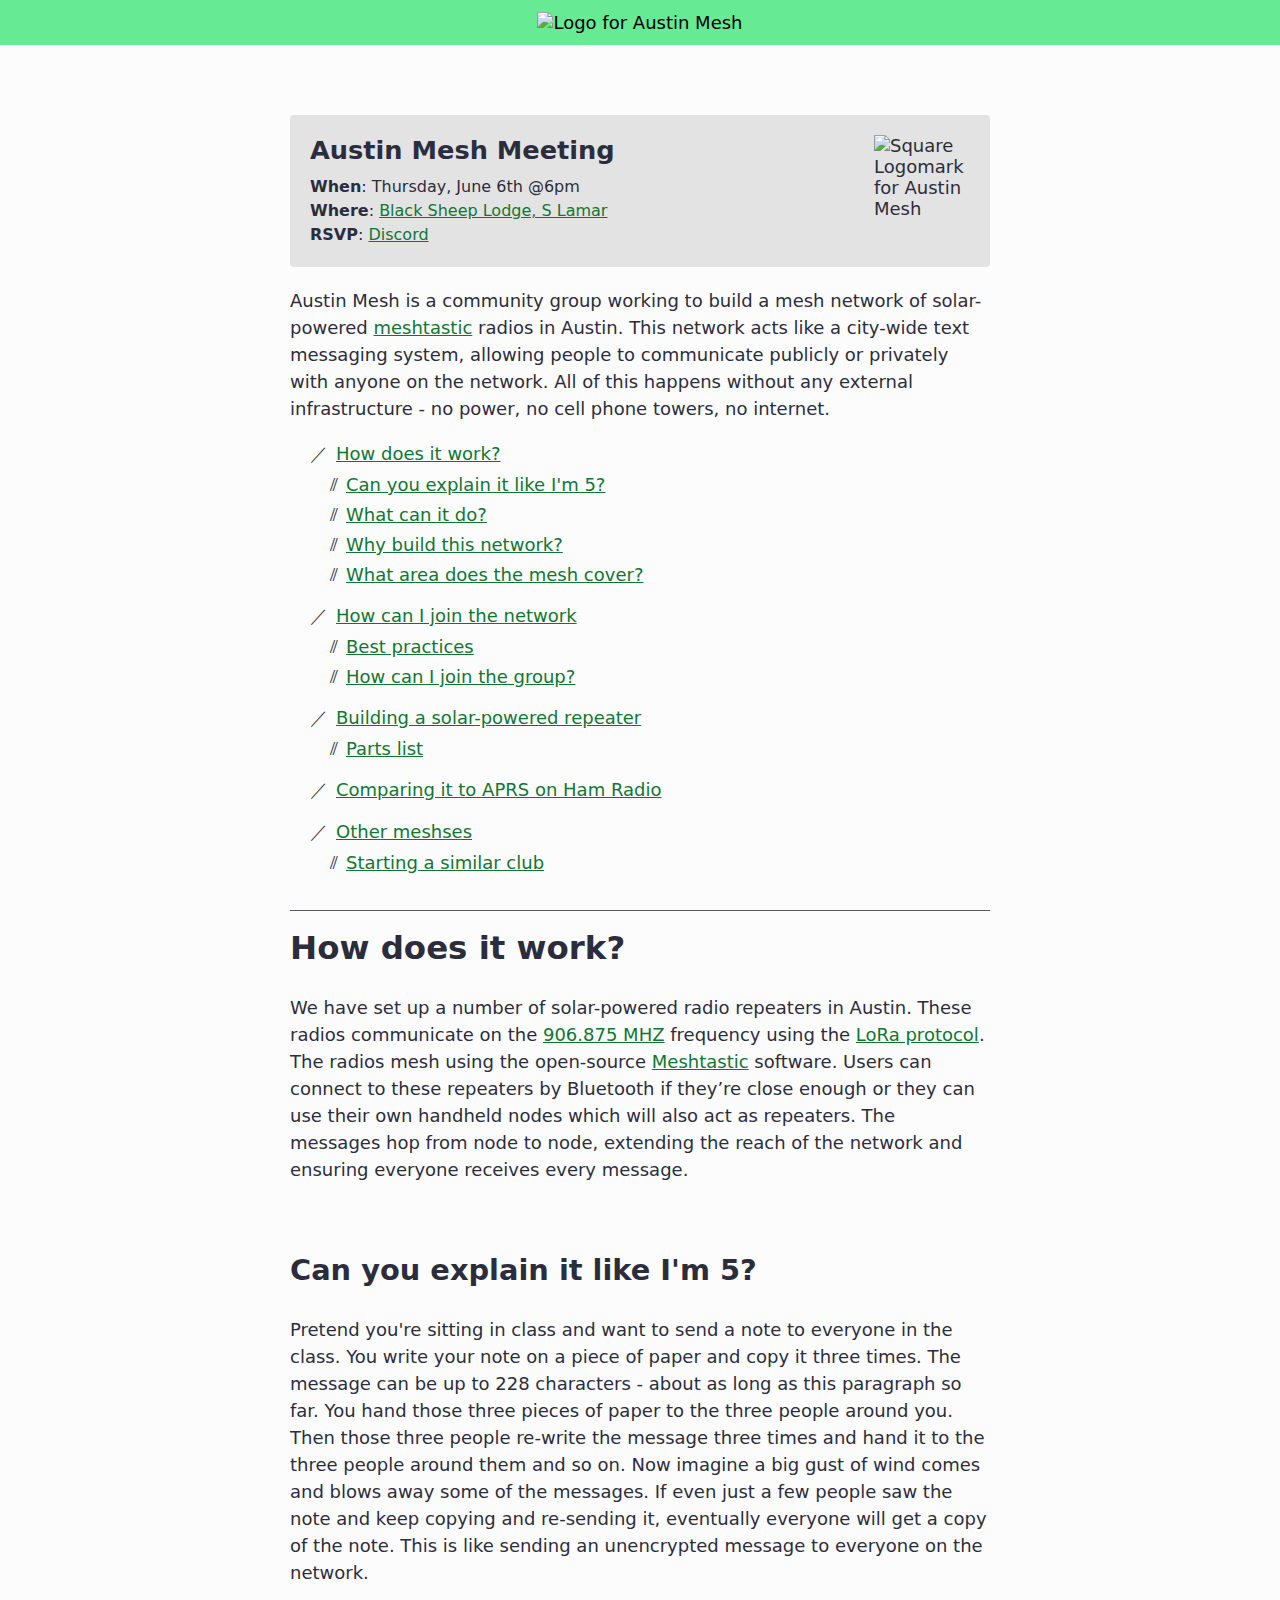
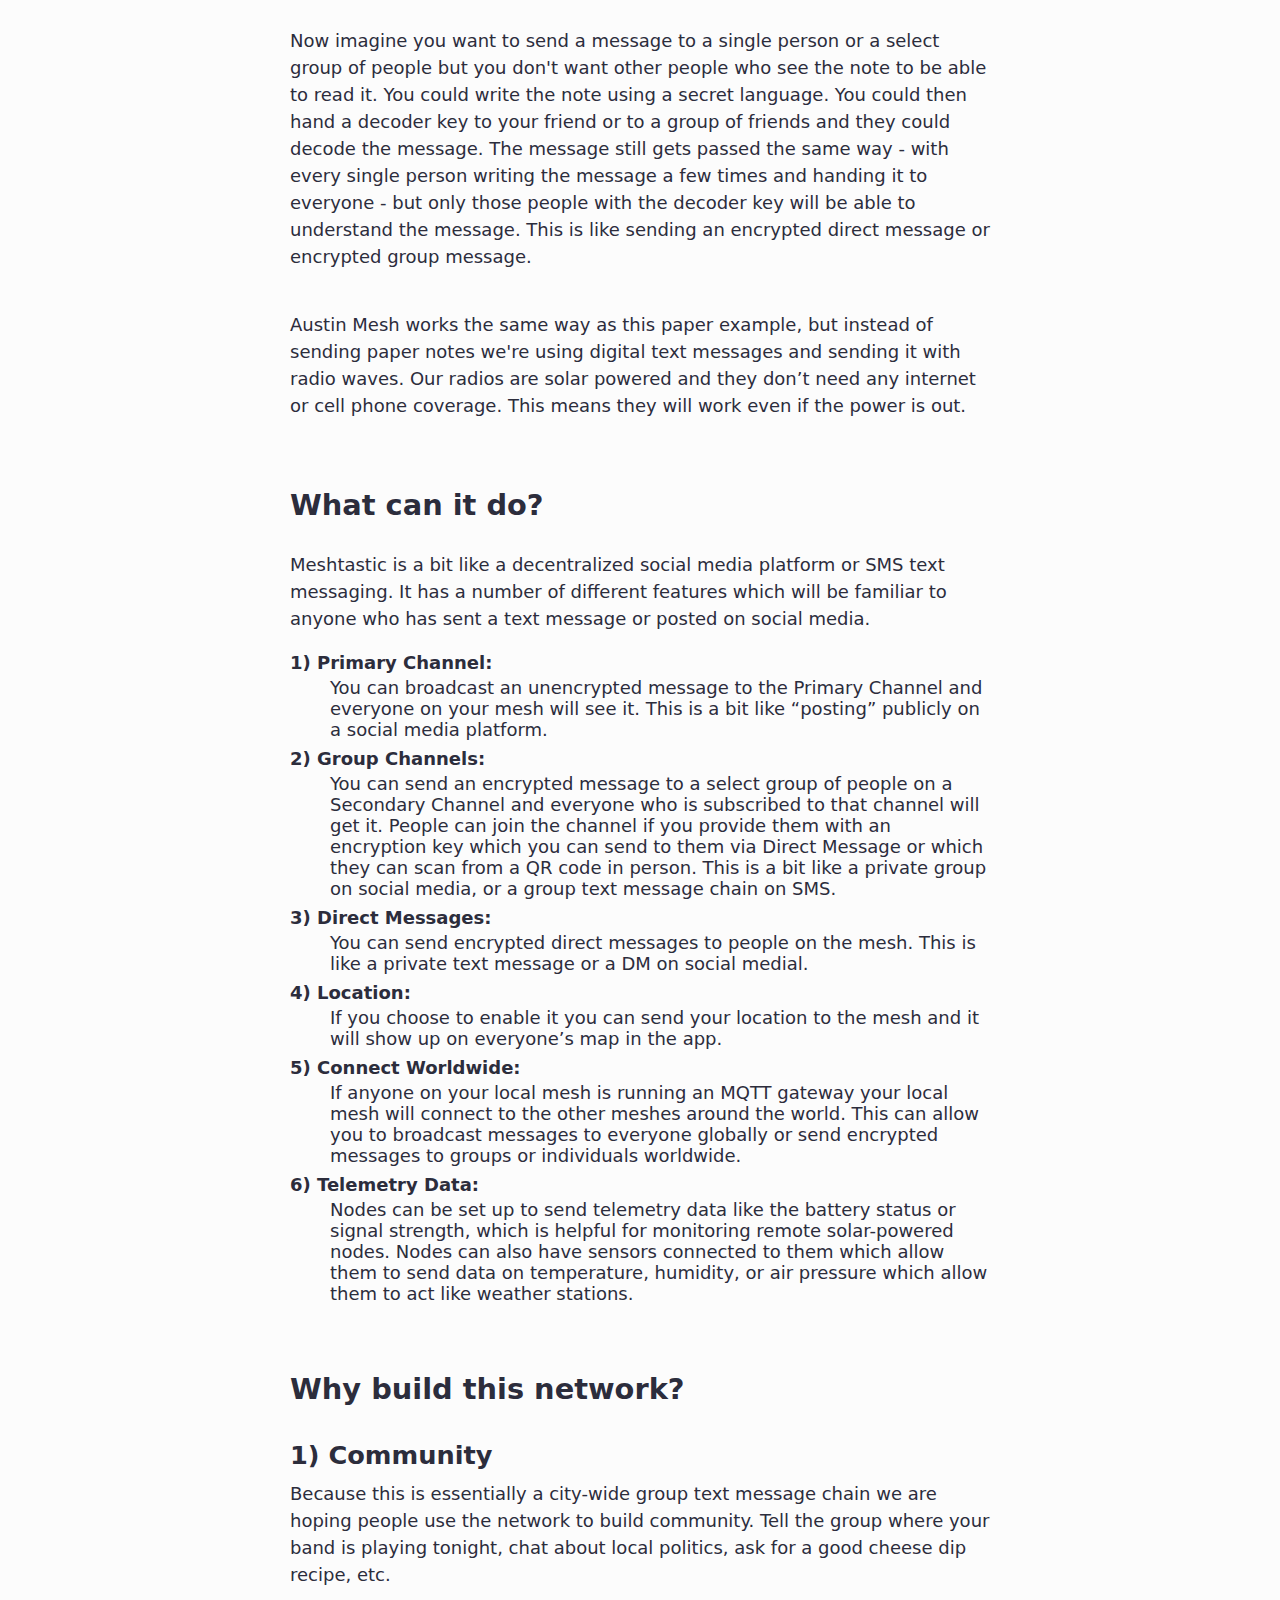
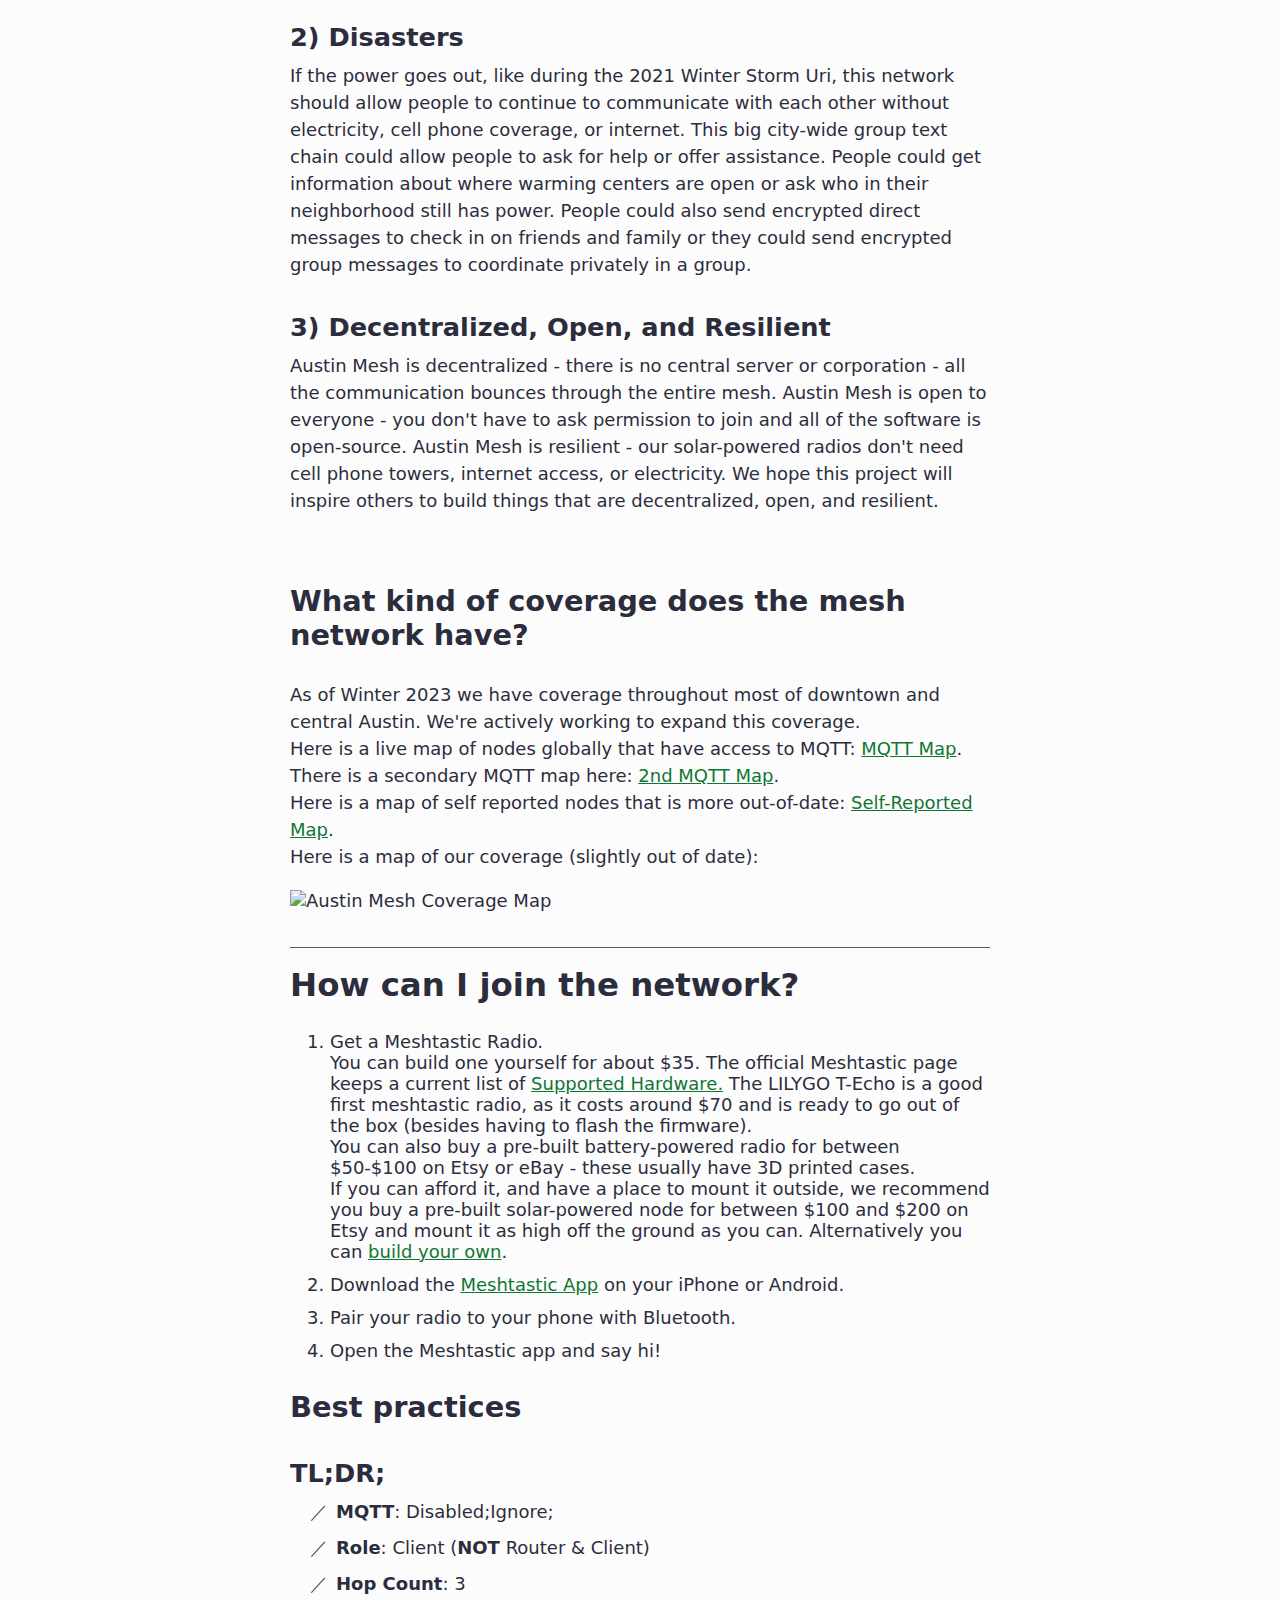
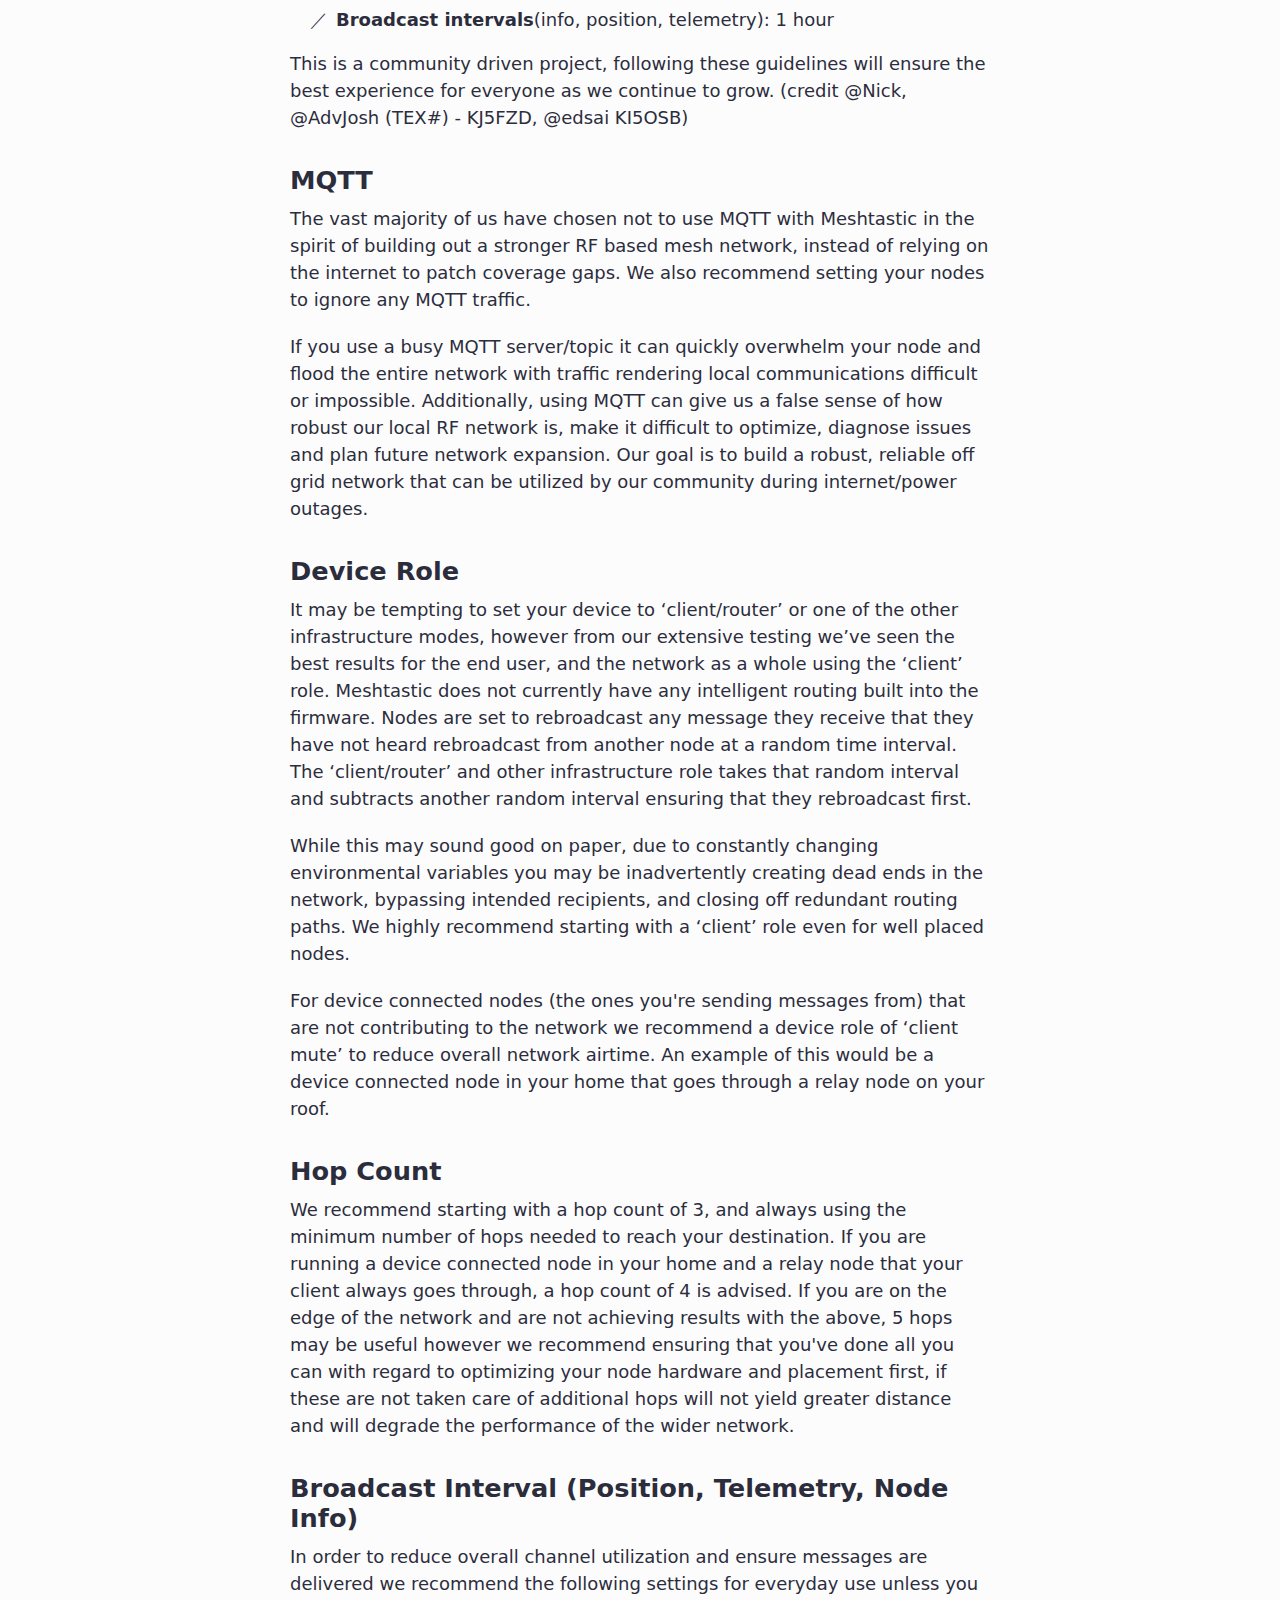
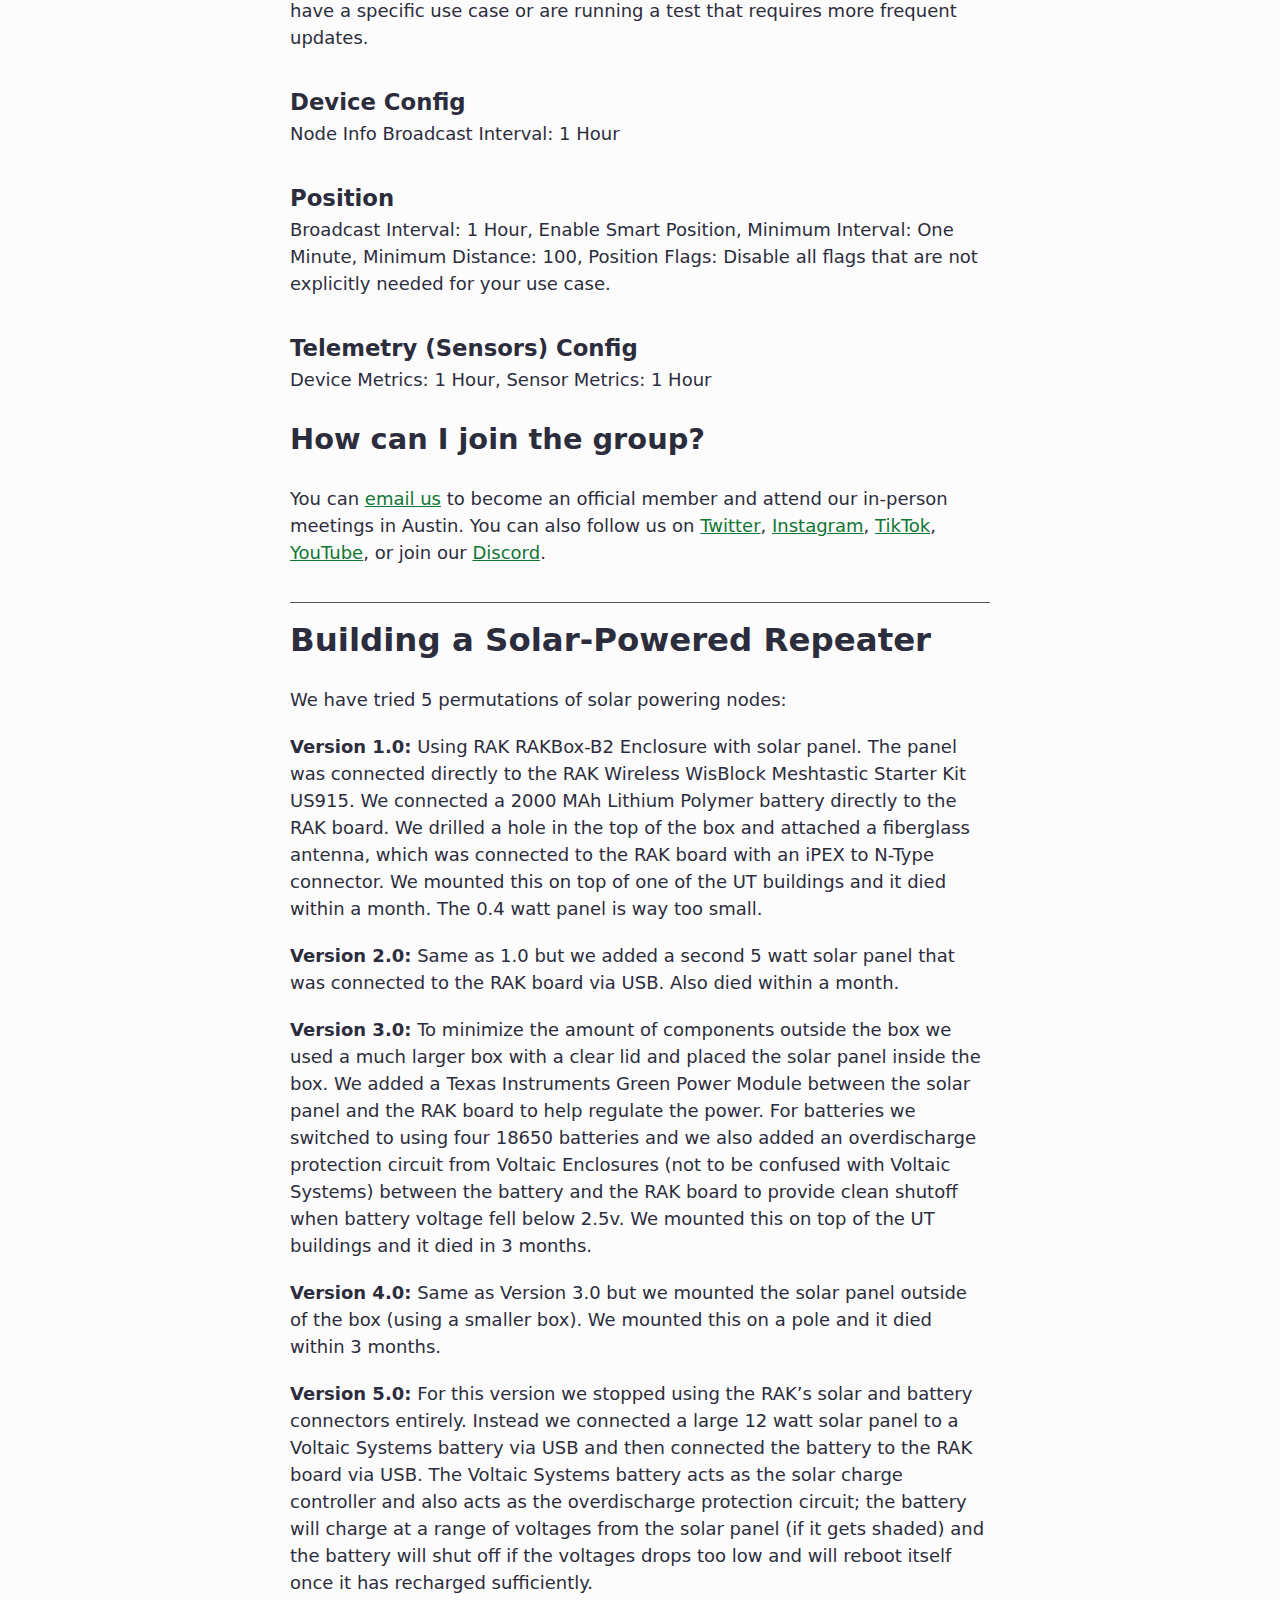
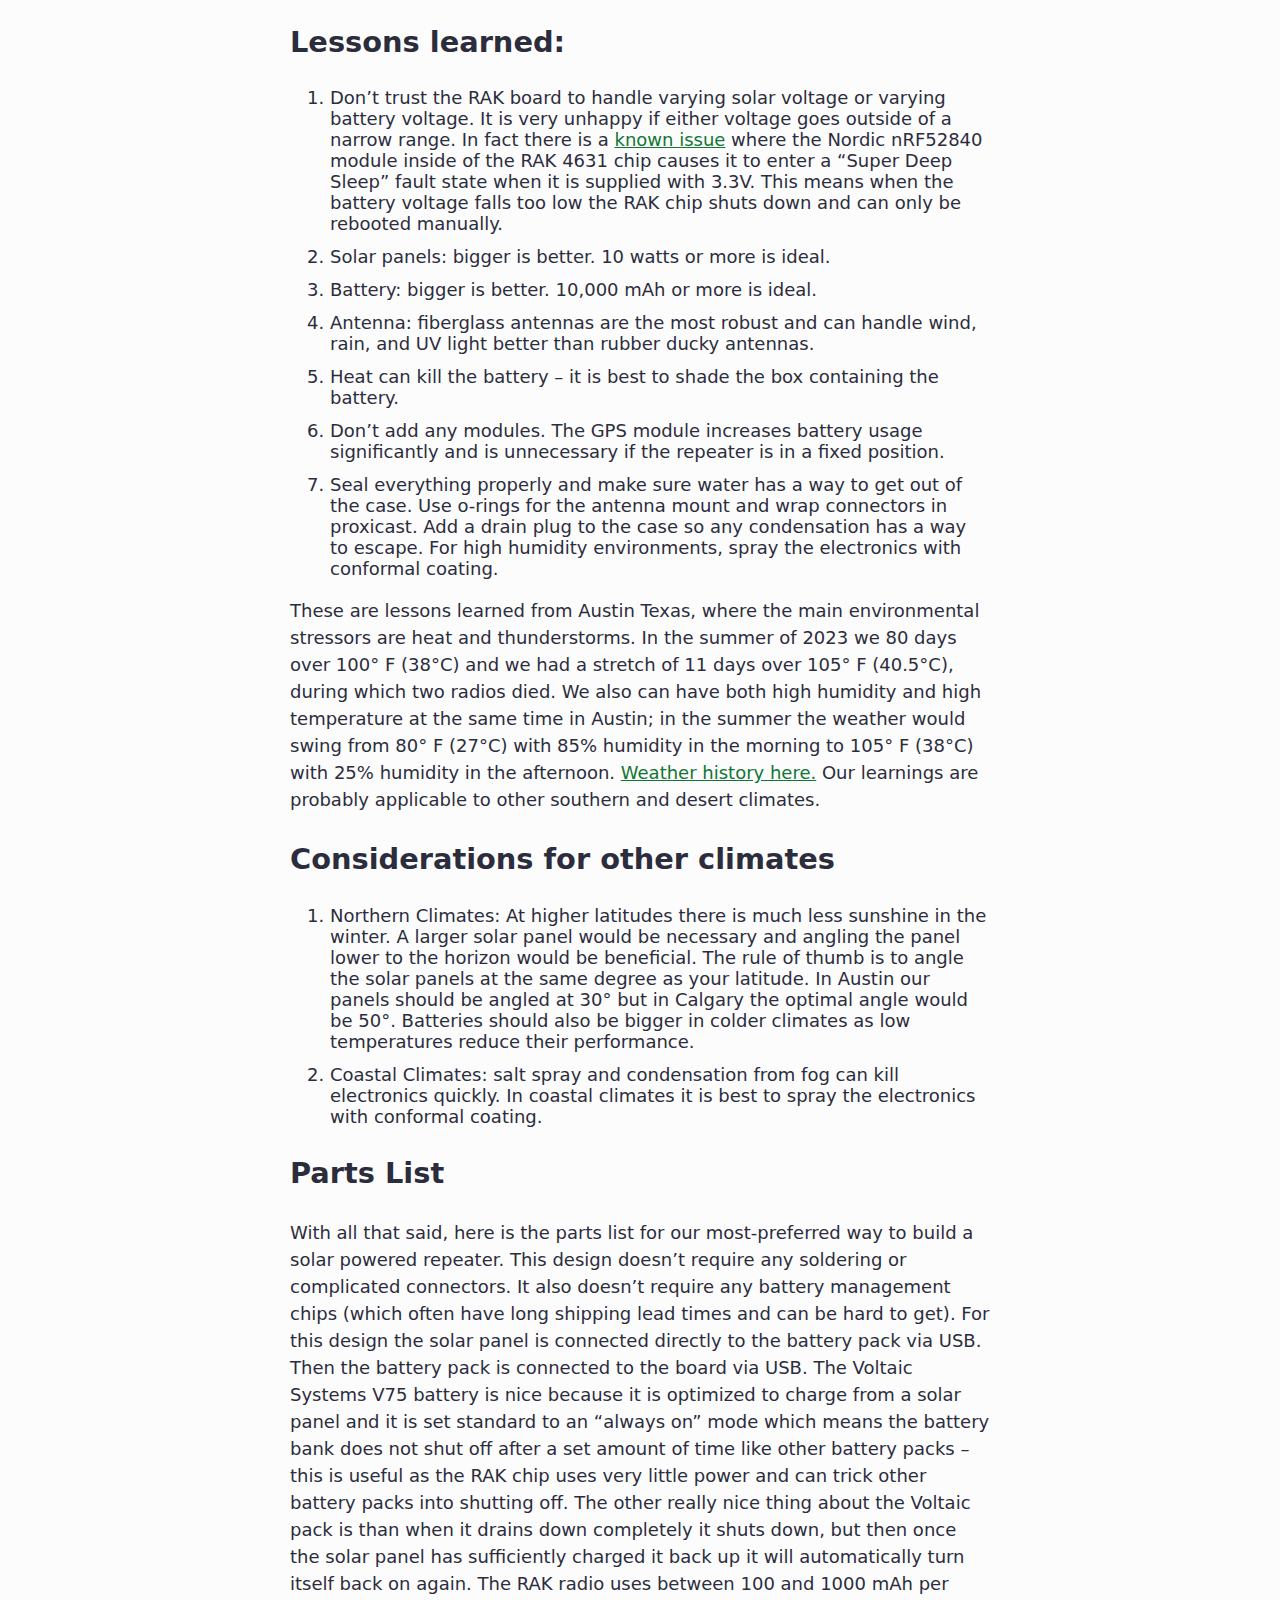
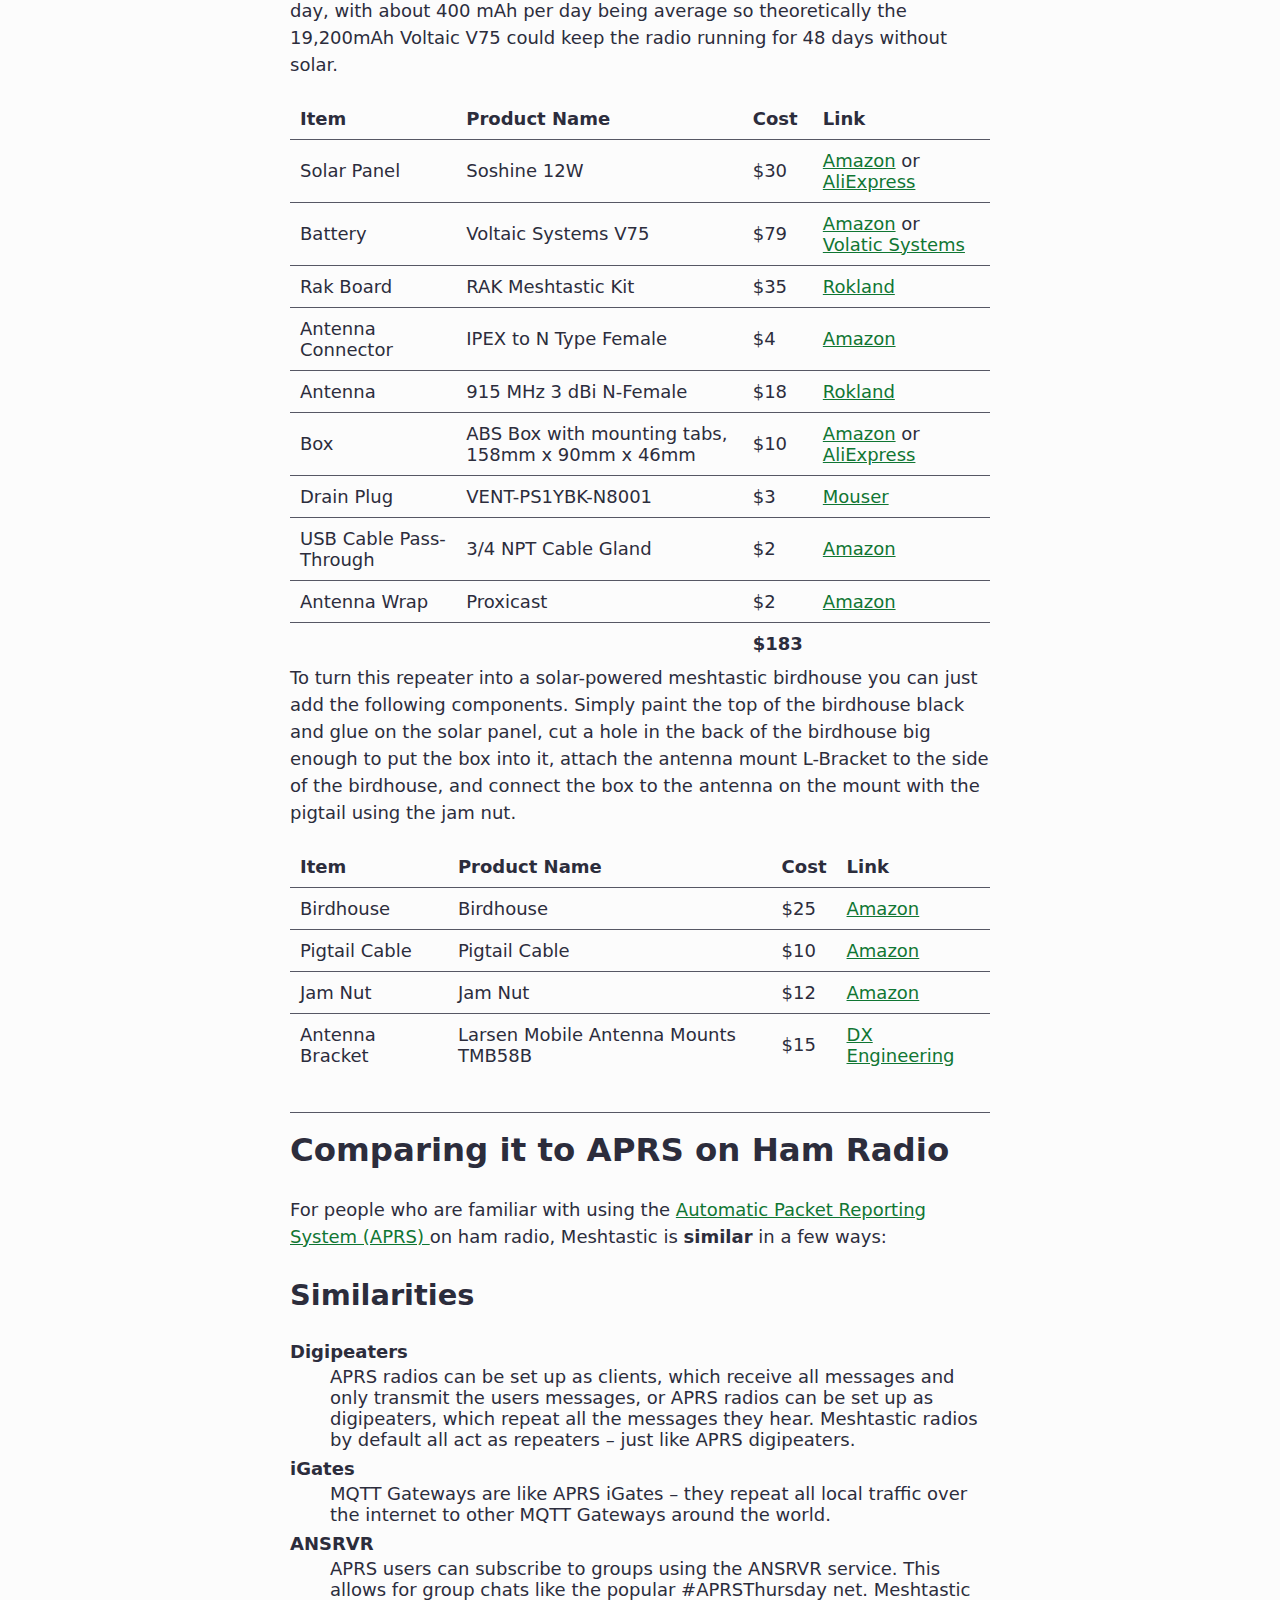
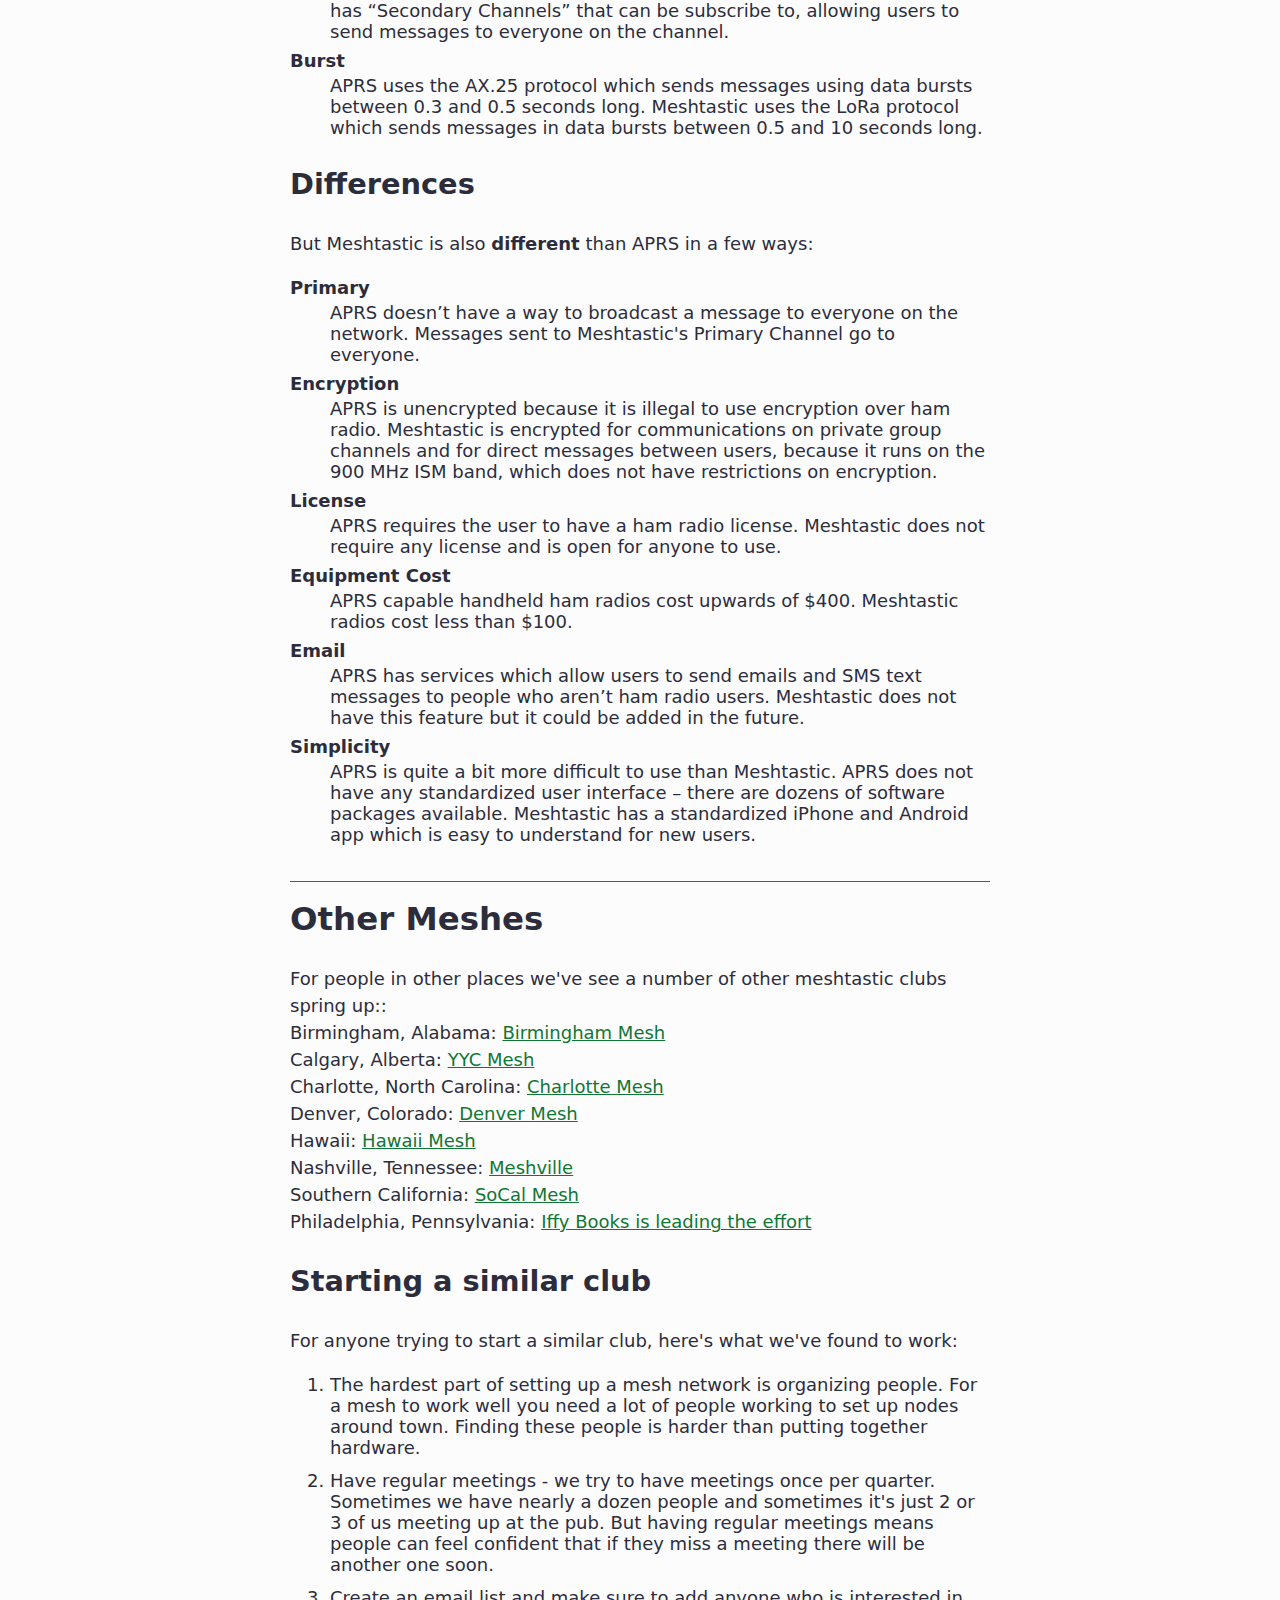
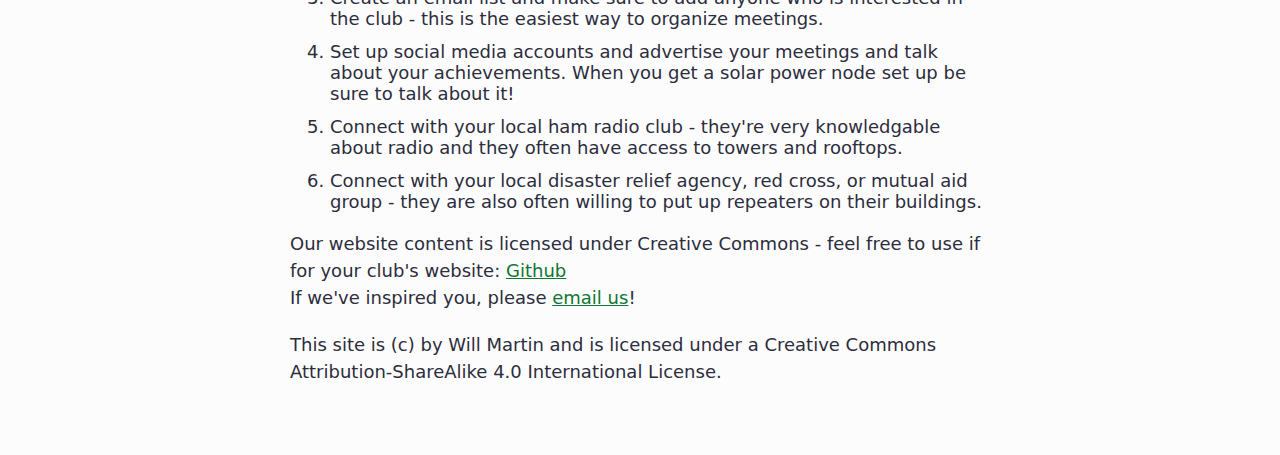
==== commit b05d14e8: "event logo positioning" ====
--- a/index.html
+++ b/index.html
@@ -3,36 +3,122 @@
 
 <head>
     <title>Austin Mesh</title>
-    <meta name="viewport" content="width=device-width, initial-scale=1.0">
+    <meta name="viewport" meta charset="utf-8" content="width=device-width, initial-scale=1.0">
+    <link rel="apple-touch-icon" sizes="180x180" href="/apple-touch-icon.png">
+    <link rel="icon" type="image/png" sizes="32x32" href="/favicon-32x32.png">
+    <link rel="icon" type="image/png" sizes="16x16" href="/favicon-16x16.png">
+    <link rel="manifest" href="/site.webmanifest">
     <style>
+        :root {
+            --borderRadius: 4px;
+            --color-canvas: #fcfcfc;
+            --color-canvasBorder: #565764;
+            --color-canvasDark: #e3e3e3;
+            --color-canvasDarker: #cacaca;
+            --color-canvasText: #2C2D3C;
+            --color-canvasTextDark: #107633;
+            --color-canvasTextDarker: #062c13;
+            --color-primary: #67EA94;
+            --color-primaryDark: #2ce26a;
+        }
+        @media (prefers-color-scheme: dark) {
+          :root {
+            --color-canvas: #2C2D3C;
+            --color-canvasDark: #1f2031;
+            --color-canvasDarker: #232430;
+            --color-canvasText: #fff;
+          }
+        }
         body {
-            font-family: Arial, sans-serif;
+            background-color: var(--color-canvas);
+            color-scheme: light dark;
+            color: var(--color-canvasText);
+            font-family: -apple-system,system-ui,BlinkMacSystemFont,"Segoe UI",Roboto,"Helvetica Neue",Arial,sans-serif;
+            font-size: 18px;
             margin: 0;
             padding: 0;
-            font-size: 18px;
         }
         header {
-            background-color: #67EA94;
-            color: #000000;
+            background-color: var(--color-primary);
+            color: #000;
+            padding: 12px;
             text-align: center;
-            padding: 10px;
         }
         main {
-            padding: 10px;
             margin: 40px auto;
             max-width: 700px;
+            padding: 10px;
+        }
+        h1 {
+            font-size: 36.49px;
         }
         h2 {
+            border-top: 1px solid var(--color-canvasBorder);
+            font-size: 32.44px;
             margin-top: 36px;
             padding-top: 18px;
-            border-top: 1px solid #ddd;
+        }
+        h3 {
+            font-size: 28.83px;
+        }
+        h4 {
+            font-size: 25.63px;
+            margin-bottom: 10px;
+        }
+        h5 {
+            font-size: 22.78px;
+            margin-bottom: 5px;
+        }
+        h6 {
+            font-size: 20.25px;
         }
         p {
             line-height: 1.5;
             margin: 0 0 20px 0;
         }
+        small {
+            font-size: 16px;
+        }
+        a,
+        a:visited {
+            color: var(--color-canvasTextDark);
+        }
+        a:hover {
+            color: var(--color-canvasTextDarker);
+        }
+        @media (prefers-color-scheme: dark) {
+            a,
+            a:visited {
+                color: var(--color-primaryDark);
+            }
+            a:hover {
+                color: var(--color-primary);
+            }
+        }
+        ul {
+            list-style-type: none;
+            margin-top: 5px;
+            padding-left: 20px;
+        }
+        ul li::before {
+            content: "／";
+            margin-right: 8px;
+        }
+        ul ul li::before {
+            content: "⫽";
+        }
+        ul ul ul li::before {
+            content: "⫻";
+        }
+        li {
+            margin: 12px 0;
+        }
         dt {
             font-weight: bold;
+            margin-top: 8px;
+            margin-bottom: 4px;
+        }
+        dd {
         }
         img {
             max-width: 100%;
@@ -42,11 +128,11 @@
             overflow-x: auto;
         }
         table {
+            border-collapse: collapse;
             width: 100%;
-            border-collapse: collapse;
         }
         tr {
-            border-bottom: 1px solid #ddd;
+            border-bottom: 1px solid var(--color-canvasBorder);
         }
         tbody tr:last-child {
             border-bottom: 0 none;
@@ -57,30 +143,100 @@
         td, th {
             padding: 10px 10px;
         }
+        .toc li {
+            margin: 8px 0 0;
+        }
+        .toc > li + li {
+            margin-top: 18px;
+        }
+        .meetup {
+            position: relative;
+            padding: 20px;
+            margin: 20px 0;
+            background-color: var(--color-canvasDark);
+            border-radius: var(--borderRadius);
+        }
+        .meetup h4 {
+            margin: 0 0 10px;
+        }
+        .meetup p {
+            font-size: 16px;
+            margin-bottom: 0;
+        }
+        .meetup .mpowered {
+            display: none;
+        }
+        @media only screen and (min-width: 720px) {
+            .meetup .mpowered {
+                display: block;
+                position: absolute;
+                right: 20px;
+                top: 20px;
+                width: 96px;
+            }
+        }
     </style>
 </head>
 
 <body>
     <header>
-        <h1>Austin Mesh</h1>
+        <img src="Austin-Mesh-Logo.svg" alt="Logo for Austin Mesh" title="Austin Mesh" width="184" height="121" />
     </header>
 
     <main>
+        <div class="meetup">
+            <h4>Austin Mesh Meeting</h4>
+            <p><strong>When</strong>: Thursday, June 6th @6pm<br />
+            <strong>Where</strong>: <a href="https://maps.app.goo.gl/mLidvbyoTRCYXaPdA" target="_blank">Black Sheep Lodge, S Lamar</a><br />
+            <strong>RSVP</strong>: <a href="https://discord.gg/9bCArDRkHr?event=1228175954426331267" target="_blank">Discord</a></p>
+            <img src="Austin-Mesh-Logomark.svg" width="96" height="90" alt="Square Logomark for Austin Mesh" title="Austin Mesh" class="mpowered" />
+        </div>
+
         <p>Austin Mesh is a community group working to build a mesh network of solar-powered <a href="https://meshtastic.org/">meshtastic</a> radios in Austin. This network acts like a city-wide text messaging system, allowing people to communicate publicly or privately with anyone on the network. All of this happens without any external infrastructure - no power, no cell phone towers, no internet.</p>
 
+        <ul class="toc">
+            <li><a href="#how-does-it-work">How does it work?</a>
+                <ul>
+                    <li><a href="#eli5">Can you explain it like I'm 5?</a></li>
+                    <li><a href="#what-can-it-do">What can it do?</a></li>
+                    <li><a href="#why-build-network">Why build this network?</a></li>
+                    <li><a href="#coverage">What area does the mesh cover?</a></li>
+                </ul>
+            </li>
+            <li><a href="#join-the-network">How can I join the network</a>
+                <ul>
+                    <li><a href="#best-practices">Best practices</a></li>
+                    <li><a href="#join-the-group">How can I join the group?</a></li>
+                </ul>
+            </li>
+            <li><a href="#building-a-solar-powered-repeater">Building a solar-powered repeater</a>
+                <ul>
+                    <li><a href="#parts-list">Parts list</a></li>
+                </ul>
+            </li>
+            <li><a href="#meshtastic-vs-aprs">Comparing it to APRS on Ham Radio</a></li>
+            <li><a href="#other-meshes">Other meshses</a>
+                <ul>
+                    <li><a href="#start-a-similar-club">Starting a similar club</a></li>
+                </ul>
+            </li>
+        </ul>
+
         <h2 id="how-does-it-work">How does it work?</h2>
-        <p>We have set up a number of solar-powered radio repeaters in Austin. These radios communicate on the <a href="https://en.wikipedia.org/wiki/33-centimeter_band">906.875 MHZ</a> frequency using the <a href="https://en.wikipedia.org/wiki/LoRa">LoRa protocol</a>. The radios mesh using the open-source <a href="https://meshtastic.org/">Meshtastic</a> software. Users can connect to these repeaters by Bluetooth if they’re close enough or they can use their own handheld nodes which will also act as repeaters. The messages hop from node to node, extending the reach of the network and ensuring everyone receives every message.
-            <br></p>
-
-        <h2 id="eli5">Can you explain it like I'm 5?</h2>
+        <p>We have set up a number of solar-powered radio repeaters in Austin. These radios communicate on the <a href="https://en.wikipedia.org/wiki/33-centimeter_band">906.875 MHZ</a> frequency using the <a href="https://en.wikipedia.org/wiki/LoRa">LoRa protocol</a>. The radios mesh using the open-source <a href="https://meshtastic.org/">Meshtastic</a> software. Users can connect to these repeaters by Bluetooth if they’re close enough or they can use their own handheld nodes which will also act as repeaters. The messages hop from node to node, extending the reach of the network and ensuring everyone receives every message.</p>
+
+        <br>
+
+        <h3 id="eli5">Can you explain it like I'm 5?</h3>
         <p>Pretend you're sitting in class and want to send a note to everyone in the class. You write your note on a piece of paper and copy it three times. The message can be up to 228 characters - about as long as this paragraph so far. You hand those three pieces of paper to the three people around you. Then those three people re-write the message three times and hand it to the three people around them and so on. Now imagine a big gust of wind comes and blows away some of the messages. If even just a few people saw the note and keep copying and re-sending it, eventually everyone will get a copy of the note. This is like sending an unencrypted message to everyone on the network.</p>
         <br>
         <p>Now imagine you want to send a message to a single person or a select group of people but you don't want other people who see the note to be able to read it. You could write the note using a secret language. You could then hand a decoder key to your friend or to a group of friends and they could decode the message. The message still gets passed the same way - with every single person writing the message a few times and handing it to everyone - but only those people with the decoder key will be able to understand the message. This is like sending an encrypted direct message or encrypted group message.</p>
         <br>
         <p>Austin Mesh works the same way as this paper example, but instead of sending paper notes we're using digital text messages and sending it with radio waves. Our radios are solar powered and they don’t need any internet or cell phone coverage. This means they will work even if the power is out.</p>
+
         <br>
 
-        <h2 id="what-can-it-do">What can it do?</h2>
+        <h3 id="what-can-it-do">What can it do?</h3>
         <p>Meshtastic is a bit like a decentralized social media platform or SMS text messaging. It has a number of different features which will be familiar to anyone who has sent a text message or posted on social media.</p>
         <dl>
             <dt>1) Primary Channel:</dt>
@@ -97,15 +253,19 @@
             <dd>Nodes can be set up to send telemetry data like the battery status or signal strength, which is helpful for monitoring remote solar-powered nodes. Nodes can also have sensors connected to them which allow them to send data on temperature, humidity, or air pressure which allow them to act like weather stations.</dd>
         </dl>
 
-        <h2 id="why-build-network">Why build this network?</h2>
-        <h3>1) Community</h3>
+        <br>
+
+        <h3 id="why-build-network">Why build this network?</h3>
+        <h4>1) Community</h4>
         <p>Because this is essentially a city-wide group text message chain we are hoping people use the network to build community. Tell the group where your band is playing tonight, chat about local politics, ask for a good cheese dip recipe, etc.</p>
-        <h3>2) Disasters</h3>
+        <h4>2) Disasters</h4>
         <p>If the power goes out, like during the 2021 Winter Storm Uri, this network should allow people to continue to communicate with each other without electricity, cell phone coverage, or internet. This big city-wide group text chain could allow people to ask for help or offer assistance. People could get information about where warming centers are open or ask who in their neighborhood still has power. People could also send encrypted direct messages to check in on friends and family or they could send encrypted group messages to coordinate privately in a group.</p>
-        <h3>3) Decentralized, Open, and Resilient</h3>
+        <h4>3) Decentralized, Open, and Resilient</h4>
         <p>Austin Mesh is decentralized - there is no central server or corporation - all the communication bounces through the entire mesh. Austin Mesh is open to everyone - you don't have to ask permission to join and all of the software is open-source. Austin Mesh is resilient - our solar-powered radios don't need cell phone towers, internet access, or electricity. We hope this project will inspire others to build things that are decentralized, open, and resilient.</p>
 
-        <h2 id="coverage">What kind of coverage does the mesh network have?</h2>
+        <br>
+
+        <h3 id="coverage">What kind of coverage does the mesh network have?</h3>
         <p>As of Winter 2023 we have coverage throughout most of downtown and central Austin. We're actively working to expand this coverage.
             <br> Here is a live map of nodes globally that have access to MQTT: <a href="https://map.technicallyrural.com">MQTT Map</a>.
             <br> There is a secondary MQTT map here: <a href="https://meshmap.net/">2nd MQTT Map</a>.
@@ -126,11 +286,48 @@
             <li>Open the Meshtastic app and say hi!</li>
         </ol>
 
-        <h2 id="join-the-group">How can I join the group?</h2>
-        <p>You can <a href="mailto:info@austinmesh.org">email us</a> to become an official member and attend our in-person meetings in Austin. You can also follow us on <a href="https://twitter.com/AustinMeshOrg">Twitter</a>,
-            <a href="https://www.instagram.com/p/Cq0jOpYLpZy/">Instagram</a>,
-            <a href="https://www.tiktok.com/@austinmesh.org">TikTok</a>,
-            <a href="https://youtube.com/channel/UCtFl5gdwv0SdrP8sHlDMKNA">YouTube</a>, and <a href="https://discord.gg/c8tph2HX">Discord</a>.</p>
+        <h3 id="best-practices">Best practices</h3>
+        <h4>TL;DR;</h4>
+        <ul>
+            <li><strong>MQTT</strong>: Disabled;Ignore;</li>
+            <li><strong>Role</strong>: Client (<strong>NOT</strong> Router & Client)</li>
+            <li><strong>Hop Count</strong>: 3</li>
+            <li><strong>Broadcast intervals</strong>(info, position, telemetry): 1 hour</li>
+        </ul>
+        <p>This is a community driven project, following these guidelines will ensure the best experience for everyone as we continue to grow. (credit @Nick, @AdvJosh (TEX#) - KJ5FZD, @edsai KI5OSB)</p>
+
+        <h4>MQTT</h4>
+        <p>The vast majority of us have chosen not to use MQTT with Meshtastic in the spirit of building out a stronger RF based mesh network, instead of relying on the internet to patch coverage gaps. We also recommend setting your nodes to ignore any MQTT traffic.</p>
+
+        <p>If you use a busy MQTT server/topic it can quickly overwhelm your node and flood the entire network with traffic rendering local communications difficult or impossible. Additionally, using MQTT can give us a false sense of how robust our local RF network is, make it difficult to optimize, diagnose issues and plan future network expansion. Our goal is to build a robust, reliable off grid network that can be utilized by our community during internet/power outages.</p>
+
+        <h4>Device Role</h4>
+        <p>It may be tempting to set your device to ‘client/router’ or one of the other infrastructure modes, however from our extensive testing we’ve seen the best results for the end user, and the network as a whole using the ‘client’ role. Meshtastic does not currently have any intelligent routing built into the firmware. Nodes are set to rebroadcast any message they receive that they have not heard rebroadcast from another node at a random time interval. The ‘client/router’ and other infrastructure role takes that random interval and subtracts another random interval ensuring that they rebroadcast first.</p>
+
+        <p>While this may sound good on paper, due to constantly changing environmental variables you may be inadvertently creating dead ends in the network, bypassing intended recipients, and closing off redundant routing paths. We highly recommend starting with a ‘client’ role even for well placed nodes.</p>
+
+        <p>For device connected nodes (the ones you're sending messages from) that are not contributing to the network we recommend a device role of ‘client mute’ to reduce overall network airtime. An example of this would be a device connected node in your home that goes through a relay node on your roof.</p>
+
+        <h4>Hop Count</h4>
+        <p>We recommend starting with a hop count of 3, and always using the minimum number of hops needed to reach your destination. If you are running a device connected node in your home and a relay node that your client always goes through, a hop count of 4 is advised. If you are on the edge of the network and are not achieving results with the above, 5 hops may be useful however we recommend ensuring that you've done all you can with regard to optimizing your node hardware and placement first, if these are not taken care of additional hops will not yield greater distance and will degrade the performance of the wider network.</p>
+
+        <h4>Broadcast Interval (Position, Telemetry, Node Info)</h4>
+        <p>In order to reduce overall channel utilization and ensure messages are delivered we recommend the following settings for everyday use unless you have a specific use case or are running a test that requires more frequent updates.</p>
+
+        <h5>Device Config</h5>
+        <p>Node Info Broadcast Interval: 1 Hour</p>
+
+        <h5>Position</h5>
+        <p>Broadcast Interval: 1 Hour, Enable Smart Position, Minimum Interval: One Minute, Minimum Distance: 100, Position Flags: Disable all flags that are not explicitly needed for your use case.</p>
+
+        <h5>Telemetry (Sensors) Config</h5>
+        <p>Device Metrics: 1 Hour, Sensor Metrics: 1 Hour</p>
+
+        <h3 id="join-the-group">How can I join the group?</h3>
+        <p>You can <a href="mailto:info@austinmesh.org">email us</a> to become an official member and attend our in-person meetings in Austin. You can also follow us on <a href="https://twitter.com/AustinMeshOrg" target="_blank">Twitter</a>,
+            <a href="https://www.instagram.com/p/Cq0jOpYLpZy/" target="_blank">Instagram</a>,
+            <a href="https://www.tiktok.com/@austinmesh.org" target="_blank">TikTok</a>,
+            <a href="https://youtube.com/channel/UCtFl5gdwv0SdrP8sHlDMKNA">YouTube</a>, or join our <a href="https://discord.gg/6a5Sv2s9bG" target="_blank">Discord</a>.</p>
 
         <h2 id="building-a-solar-powered-repeater">Building a Solar-Powered Repeater</h2>
         <p>We have tried 5 permutations of solar powering nodes:</p>
@@ -276,14 +473,6 @@
                 </tbody>
             </table>
         </div>
-        <h2 id="meshtastic-friday">Meshtastic Friday</h2>
-        <p>Austin Mesh created a weekly check-in called Meshtastic Friday. Join us every Friday for the weekly check in.</p>
-        <p><strong>When:</strong> Every Friday from 00:00 UTC to 23:59 UTC, but shoot for 16:00 UTC: 8 AM San Francisco / 9 AM Denver / 10 AM Austin / 11 AM New York / 4 PM London / 5 PM Berlin / 11 PM Singapore</p>
-        <p><strong>Where:</strong> On the Meshtastic Primary Channel (0). Either through your local Meshtastic network or via the default app settings for MQTT (mqtt.Meshtastic.org / root topic msh)</p>
-        <p><strong>How:</strong> Simply send any message to the primary channel using Meshtastic.</p>
-        <p><strong>Who:</strong> All Meshtastic users anywhere on earth!</p>
-        <p><strong>Why:</strong> Increase Meshtastic adoption by using it regularly. Stress test the network to improve it. Improve your familiarity with Meshtastic. Meet like-minded people from around the world.</p>
-        <img src="meshtasticfriday.PNG" alt="Meshtastic Friday">
 
         <h2 id="meshtastic-vs-aprs">Comparing it to APRS on Ham Radio</h2>
         <p>For people who are familiar with using the <a href="https://en.wikipedia.org/wiki/Automatic_Packet_Reporting_System">Automatic Packet Reporting System (APRS) </a> on ham radio, Meshtastic is <strong>similar</strong> in a few ways:</p>
@@ -321,15 +510,14 @@
             <br>Birmingham, Alabama: <a href="http://birminghammesh.org/">Birmingham Mesh</a>
             <br>Calgary, Alberta: <a href="https://yycmesh.com">YYC Mesh</a>
             <br>Charlotte, North Carolina: <a href="https://charlottemesh.org/">Charlotte Mesh</a>
-            <br>Philadelphia, Pennsylvania: <a href="https://iffybooks.net/">Iffy Books is leading the effort</a>
             <br>Denver, Colorado: <a href="https://denvermesh.org/">Denver Mesh</a>
             <br>Hawaii: <a href="https://www.hawaiimesh.net/">Hawaii Mesh</a>
             <br>Nashville, Tennessee: <a href="https://www.instagram.com/meshville.tn">Meshville</a>
-            <br>Orange County, California: <a href="https://lagunamesh.com/">Laguna Mesh</a>
+            <br>Southern California: <a href="https://socalmesh.com/">SoCal Mesh</a>
             <br>Philadelphia, Pennsylvania: <a href="https://iffybooks.net/">Iffy Books is leading the effort</a>
         </p>
 
-        <h3>Starting a similar club</h3>
+        <h3 id="start-a-similar-club">Starting a similar club</h3>
         <p>For anyone trying to start a similar club, here's what we've found to work:</p>
         <ol>
             <li>The hardest part of setting up a mesh network is organizing people. For a mesh to work well you need a lot of people working to set up nodes around town. Finding these people is harder than putting together hardware.</li>
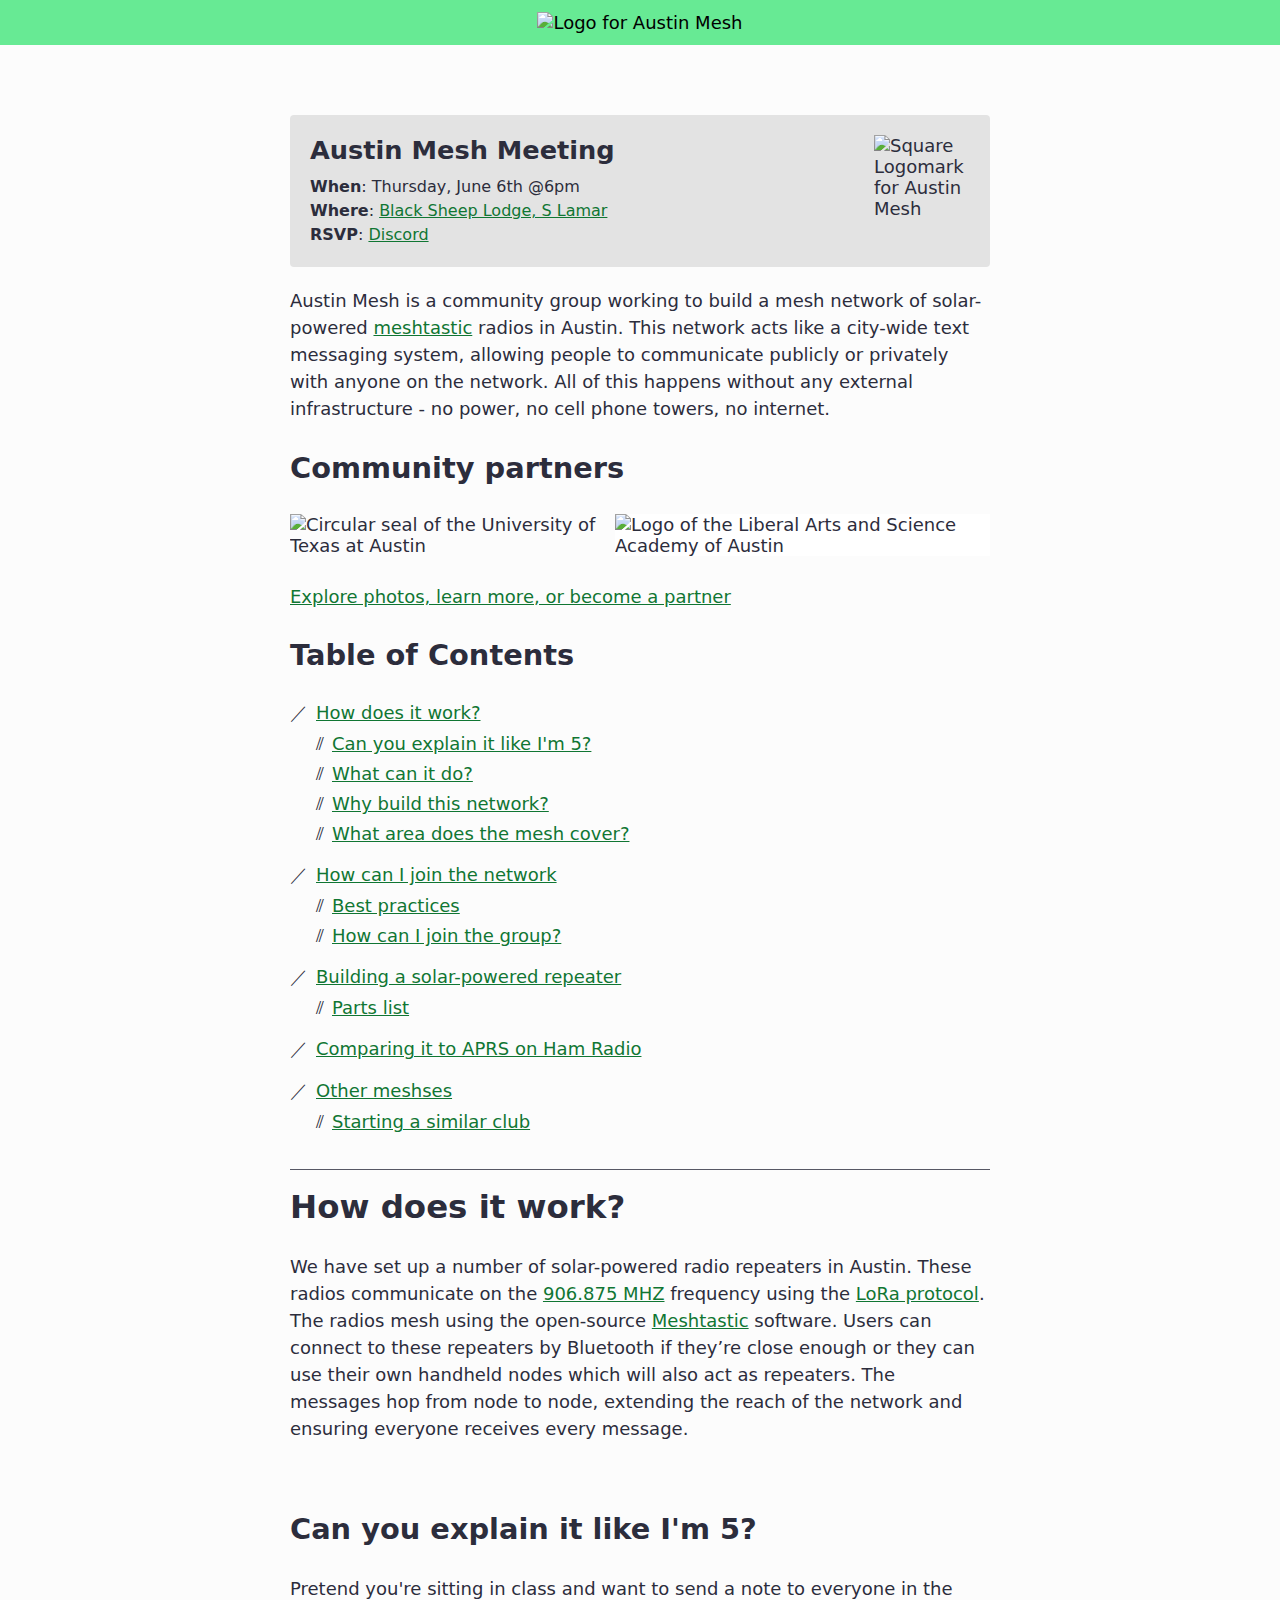
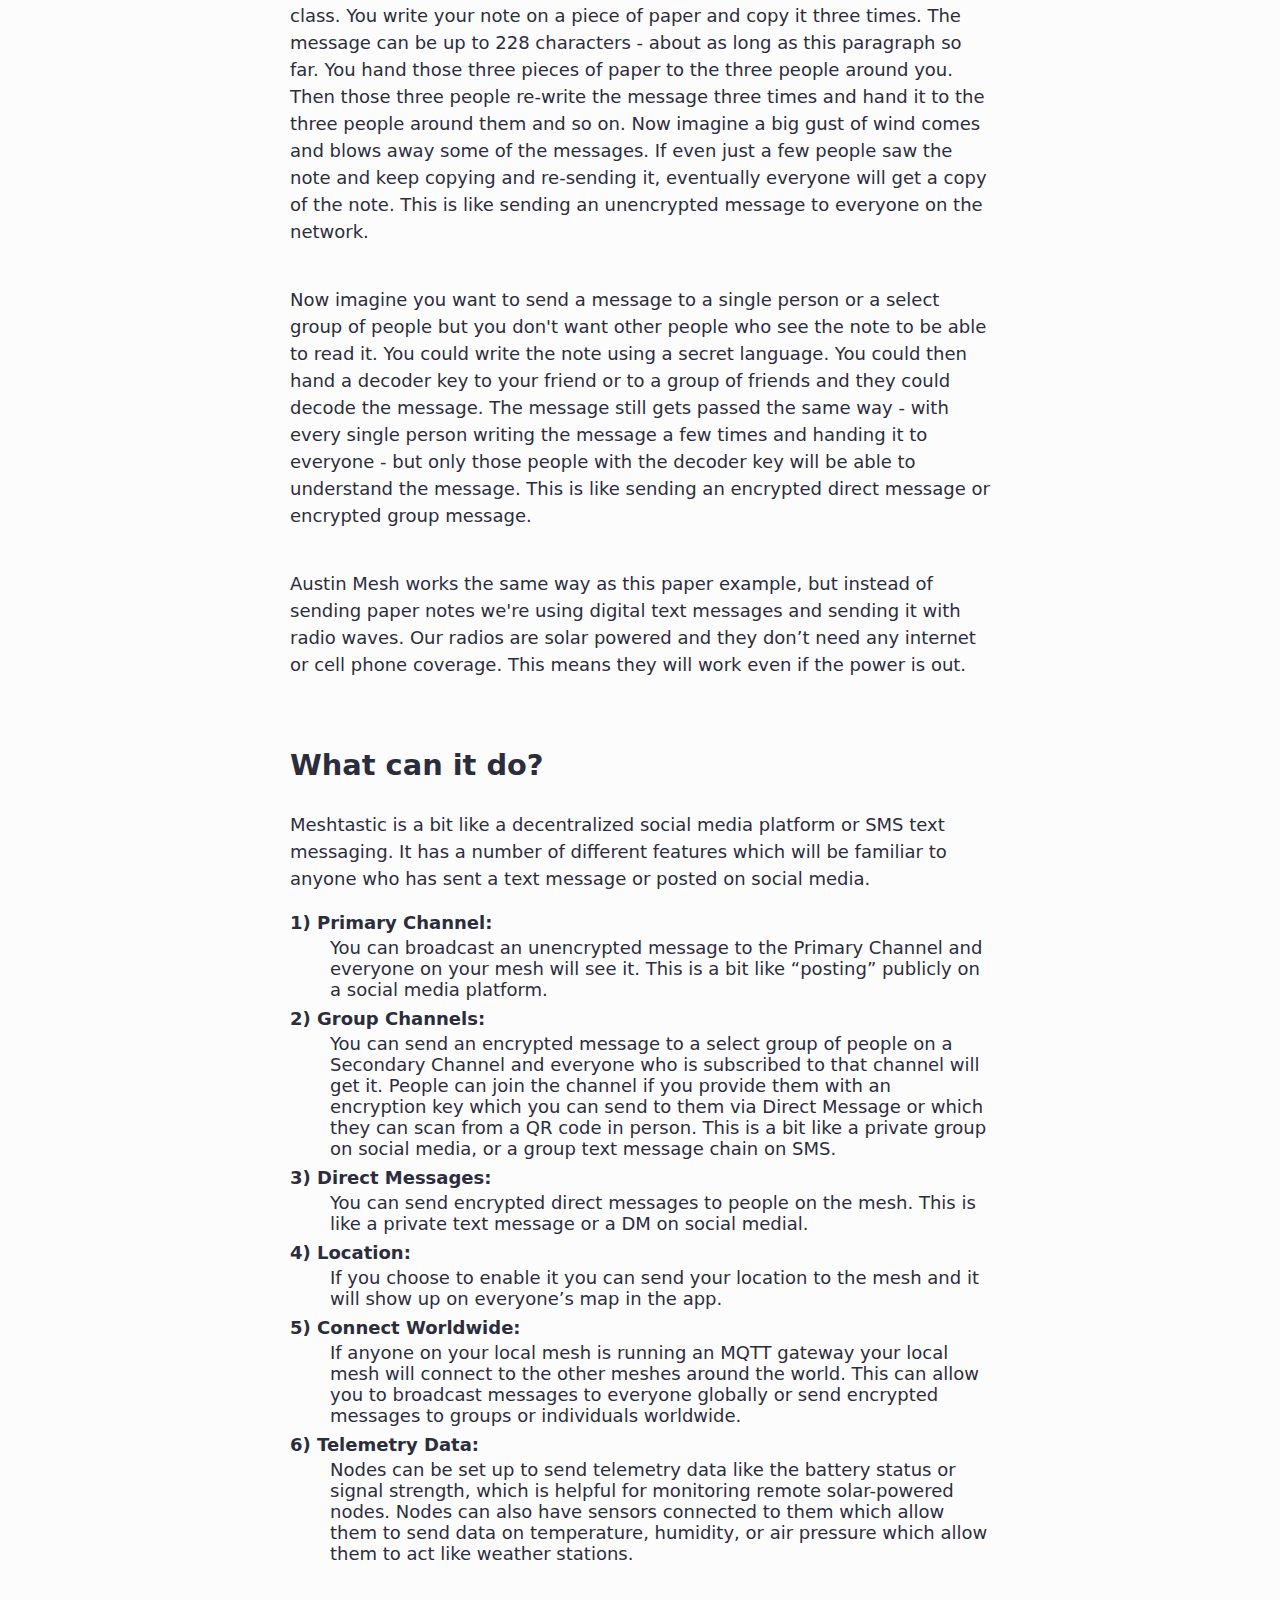
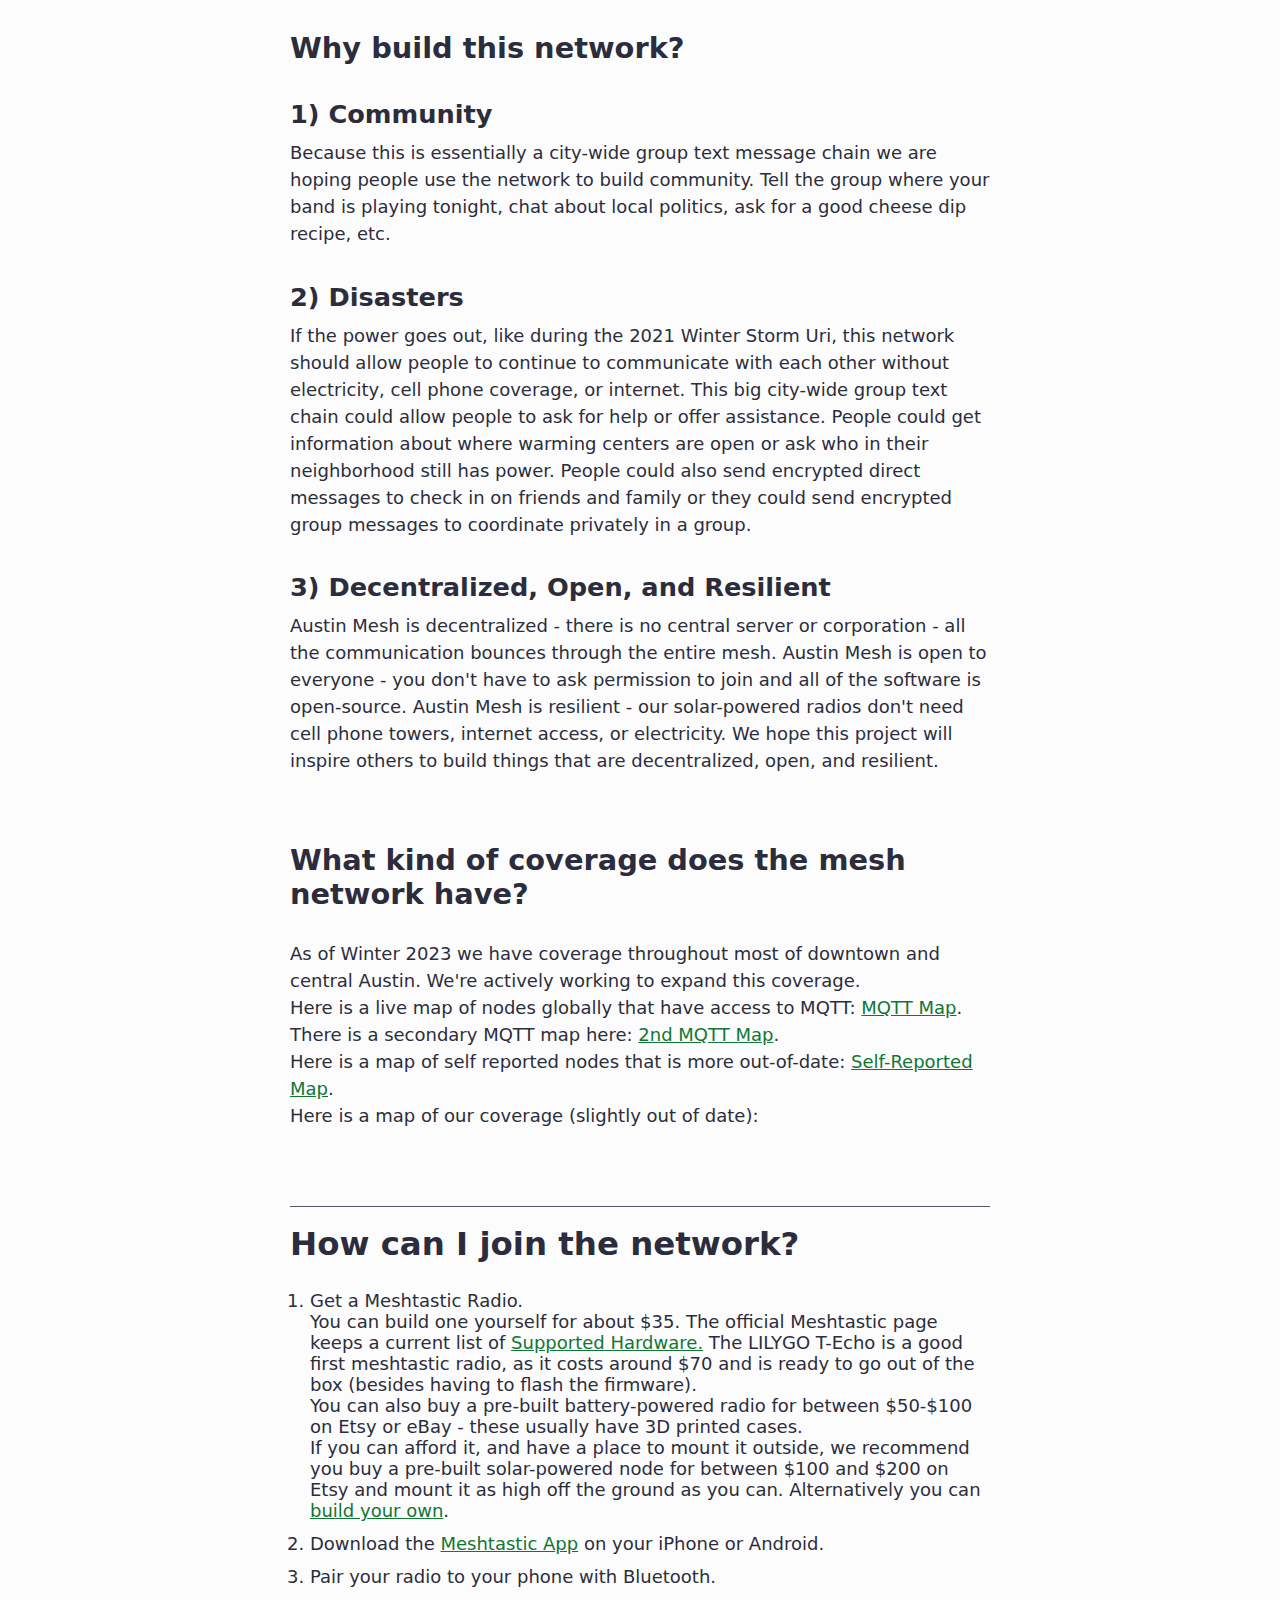
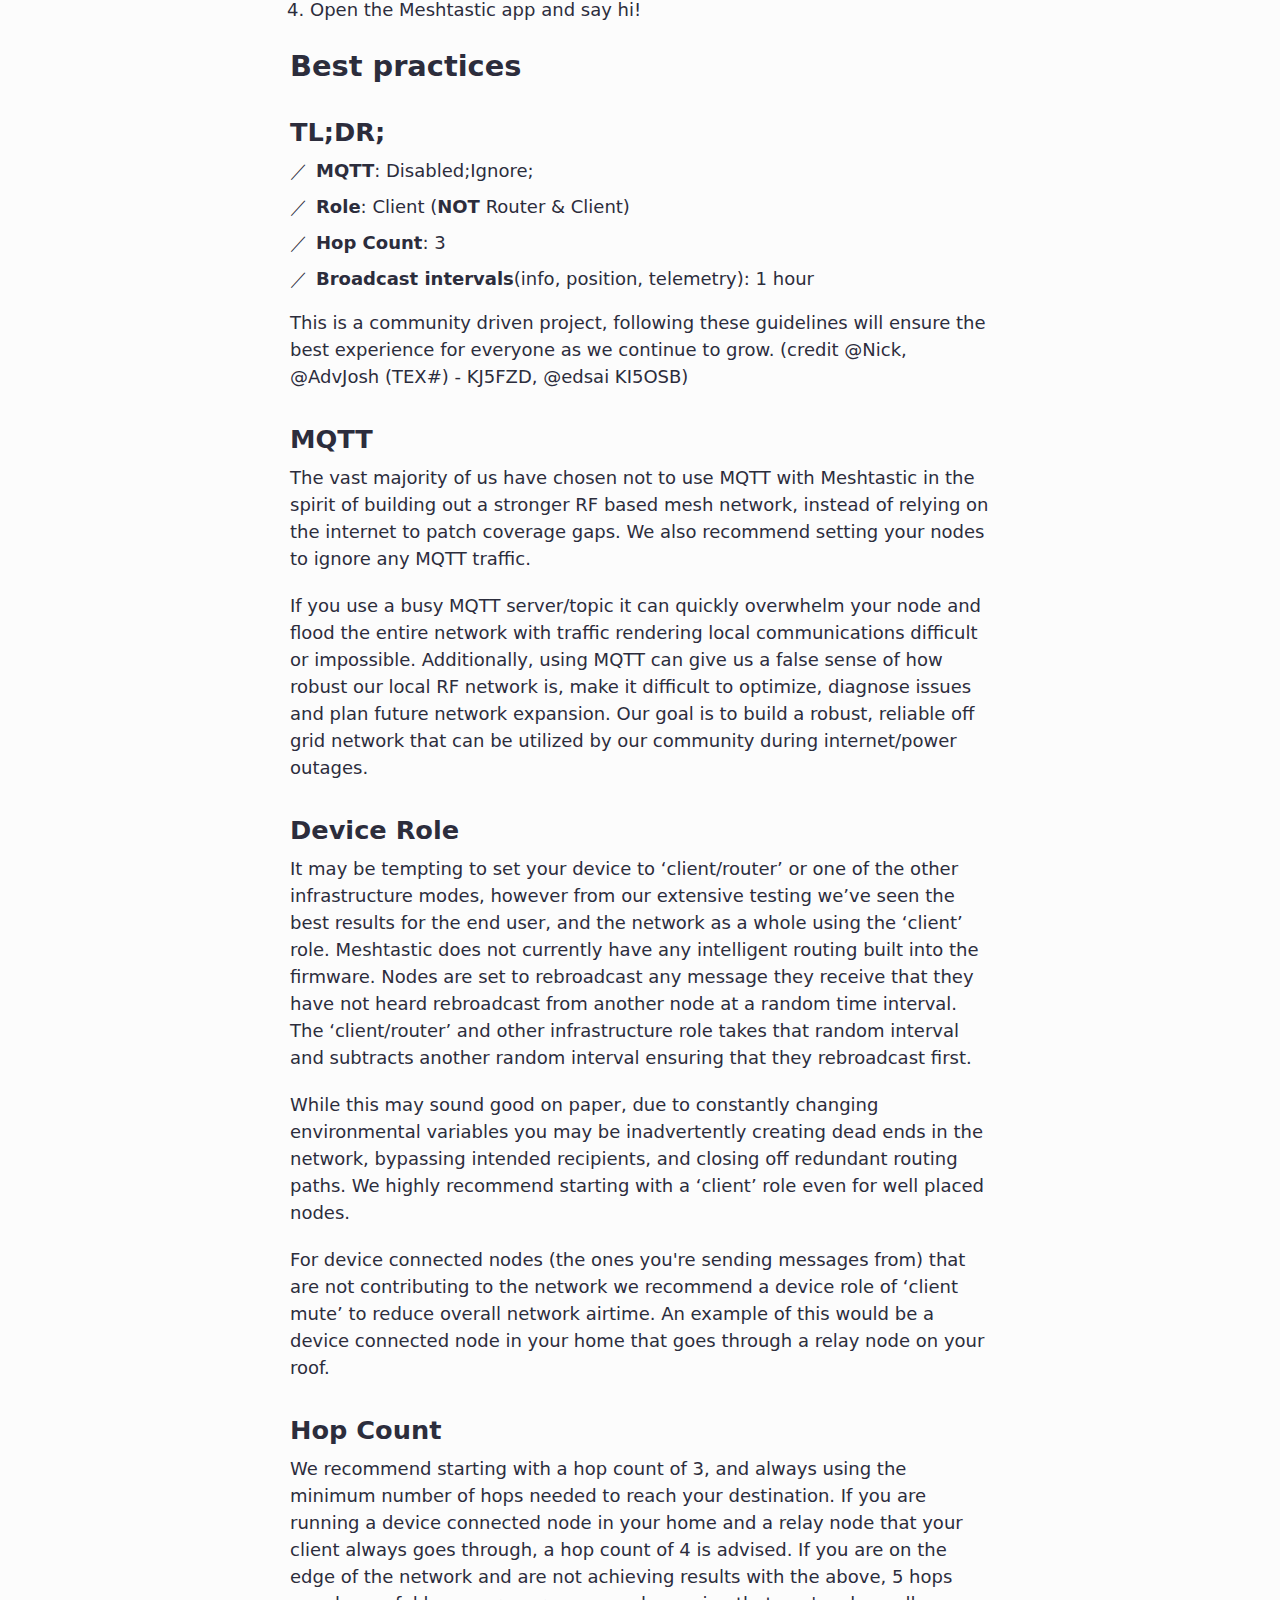
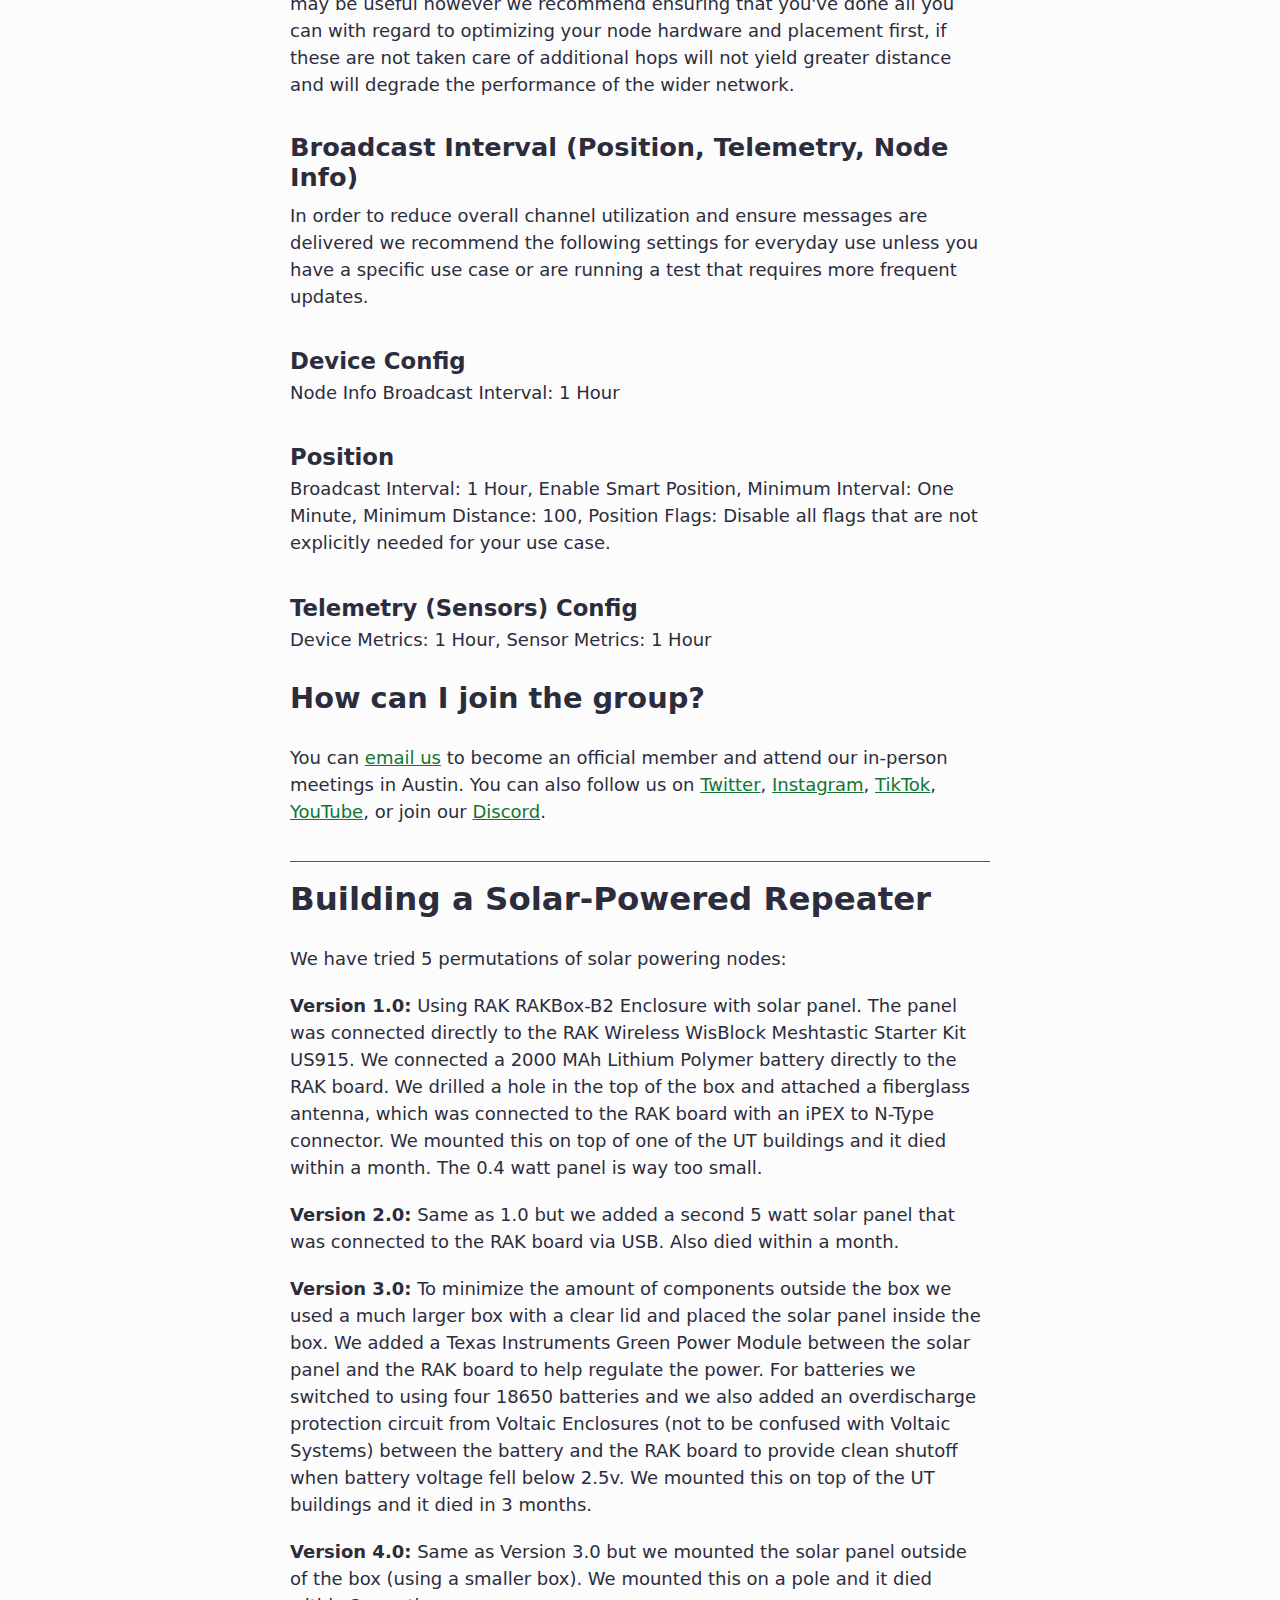
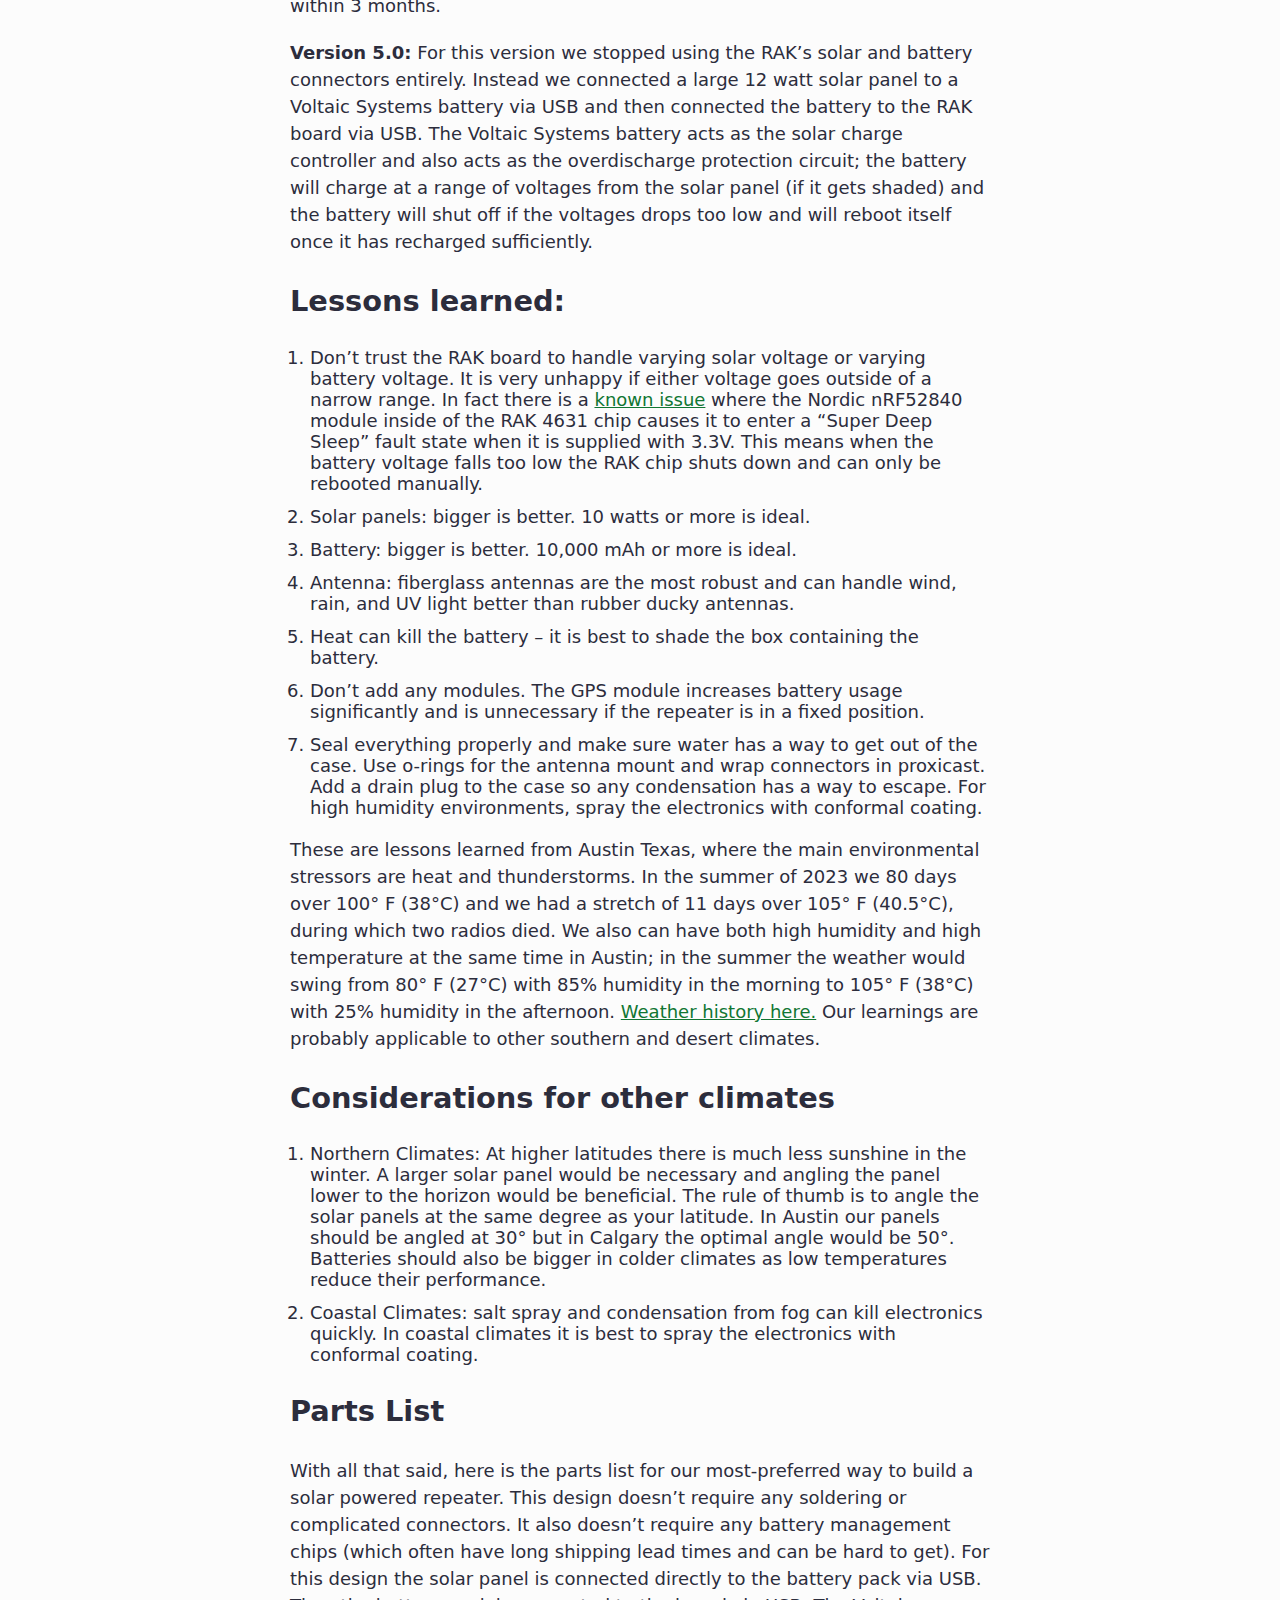
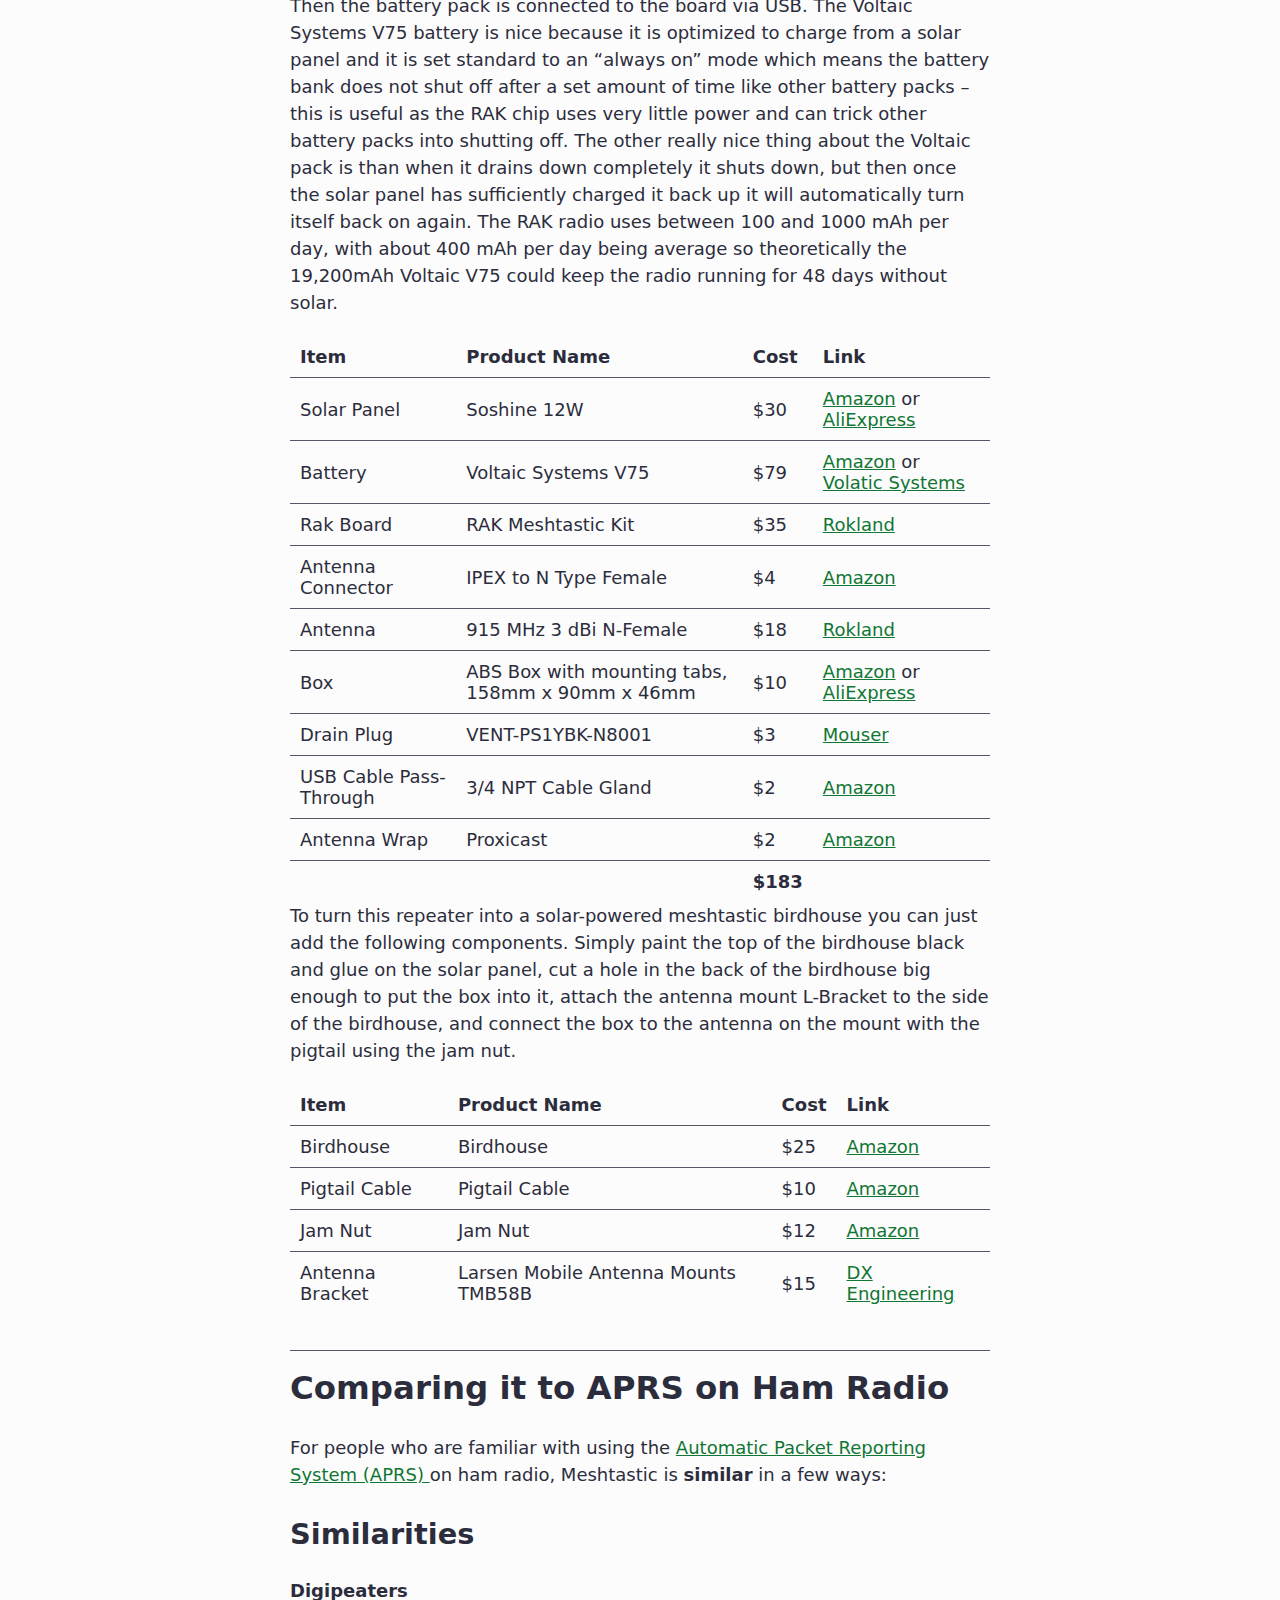
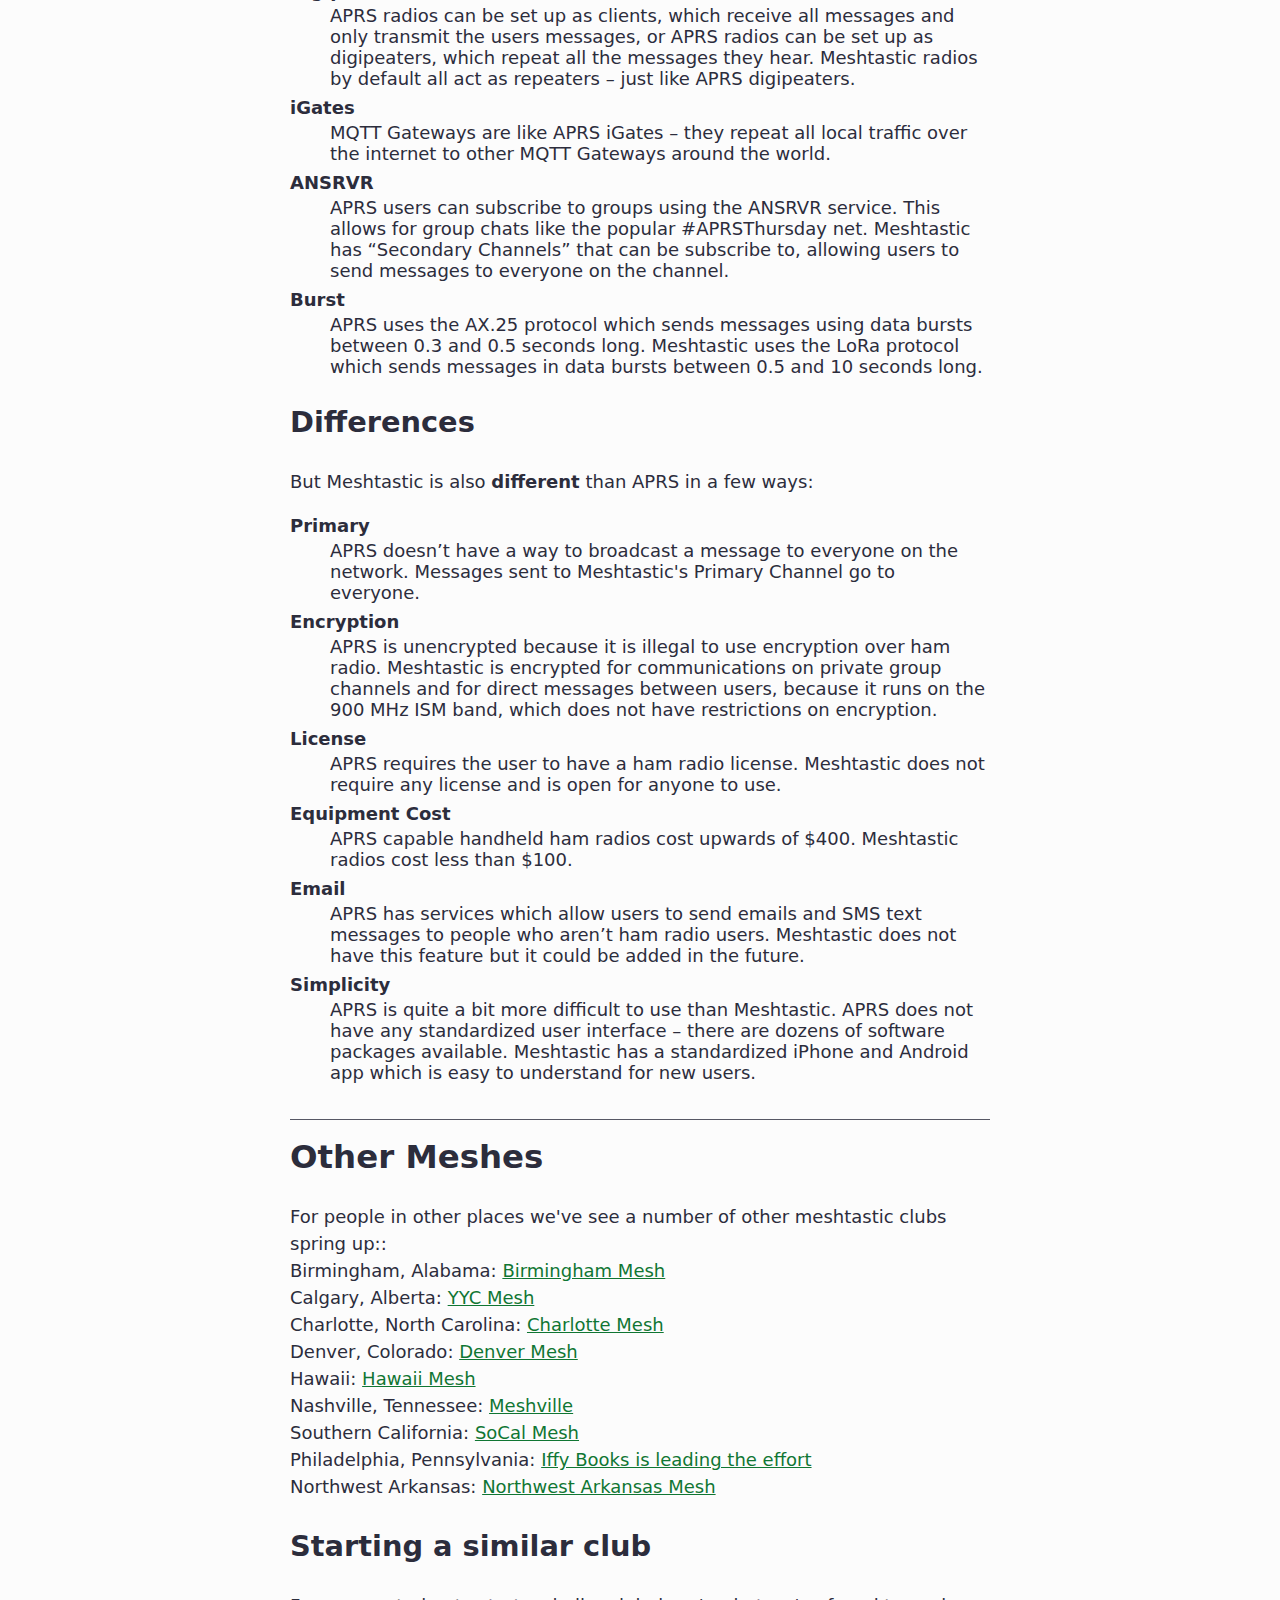
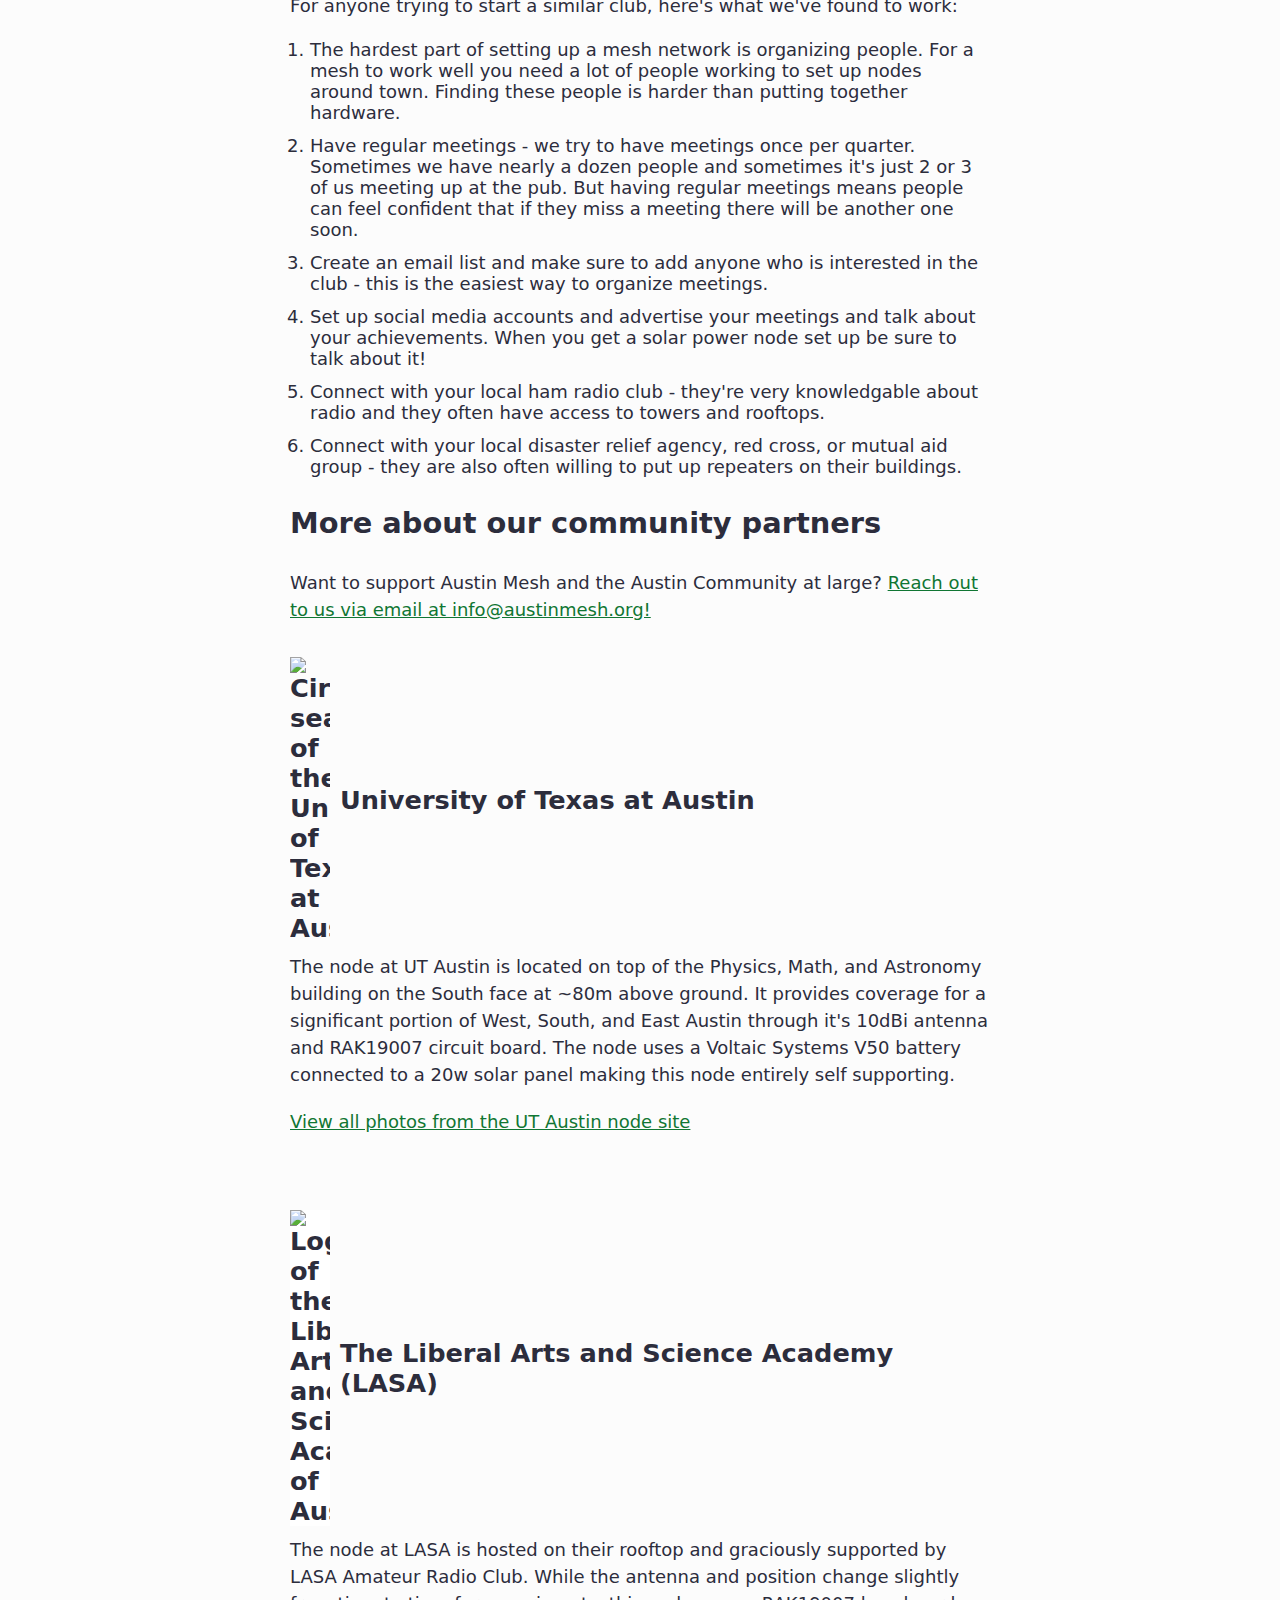
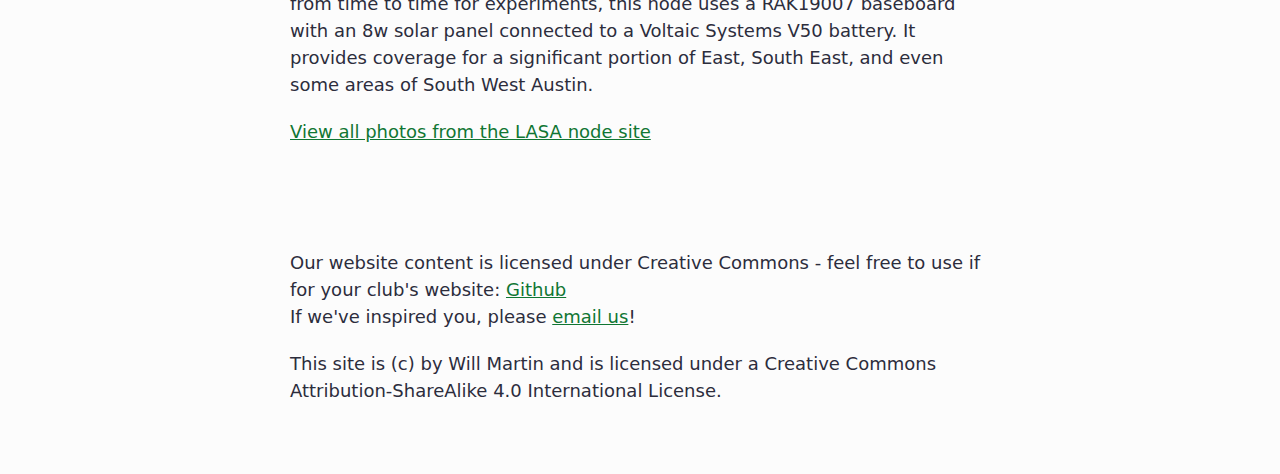
==== commit d939f0cf: "spacing for partner logos" ====
--- a/index.html
+++ b/index.html
@@ -95,10 +95,16 @@
                 color: var(--color-primary);
             }
         }
+        ol {
+            padding-left: 20px;
+        }
         ul {
             list-style-type: none;
             margin-top: 5px;
-            padding-left: 20px;
+            padding-left: 0;
+        }
+        ul ul {
+            padding-left: 26px;
         }
         ul li::before {
             content: "／";
@@ -122,7 +128,6 @@
         }
         img {
             max-width: 100%;
-            width: 500px;
         }
         .table-wrapper {
             overflow-x: auto;
@@ -175,12 +180,27 @@
                 width: 96px;
             }
         }
+        .partner-logos {
+            display: flex;
+            justify-content: space-around;
+            align-items: baseline;
+        }
+        .partner-heading {
+            display: flex;
+            align-items: center;
+        }
+        .partner-heading img {
+            margin-right: 10px;
+        }
+        .white-bg {
+            background-color: #fff;
+        }
     </style>
 </head>
 
 <body>
     <header>
-        <img src="Austin-Mesh-Logo.svg" alt="Logo for Austin Mesh" title="Austin Mesh" width="184" height="121" />
+        <img src="images/Austin-Mesh-Logo.svg" alt="Logo for Austin Mesh" title="Austin Mesh" width="500" height="121" />
     </header>
 
     <main>
@@ -189,10 +209,23 @@
             <p><strong>When</strong>: Thursday, June 6th @6pm<br />
             <strong>Where</strong>: <a href="https://maps.app.goo.gl/mLidvbyoTRCYXaPdA" target="_blank">Black Sheep Lodge, S Lamar</a><br />
             <strong>RSVP</strong>: <a href="https://discord.gg/9bCArDRkHr?event=1228175954426331267" target="_blank">Discord</a></p>
-            <img src="Austin-Mesh-Logomark.svg" width="96" height="90" alt="Square Logomark for Austin Mesh" title="Austin Mesh" class="mpowered" />
+            <img src="images/Austin-Mesh-Logomark.svg" width="96" height="90" alt="Square Logomark for Austin Mesh" title="Austin Mesh" class="mpowered" />
         </div>
 
         <p>Austin Mesh is a community group working to build a mesh network of solar-powered <a href="https://meshtastic.org/">meshtastic</a> radios in Austin. This network acts like a city-wide text messaging system, allowing people to communicate publicly or privately with anyone on the network. All of this happens without any external infrastructure - no power, no cell phone towers, no internet.</p>
+
+        <h3>Community partners</h3>
+        <div class="partner-logos">
+            <div>
+                <img src="images/University_of_Texas_at_Austin_seal.svg" width="150" alt="Circular seal of the University of Texas at Austin" title="University of Texas at Austin" loading="lazy" />
+            </div>
+            <div>
+                <img src="images/The-Liberal-Arts-and-Science-Academy-Logo.svg" width="150" alt="Logo of the Liberal Arts and Science Academy of Austin" title="Liberal Arts and Science Academy" loading="lazy" class="white-bg" />
+            </div>
+        </div>
+        <p><br /><a href="#more-about-partners">Explore photos, learn more, or become a partner</a></p>
+
+        <h3>Table of Contents</h3>
 
         <ul class="toc">
             <li><a href="#how-does-it-work">How does it work?</a>
@@ -271,7 +304,7 @@
             <br> There is a secondary MQTT map here: <a href="https://meshmap.net/">2nd MQTT Map</a>.
             <br> Here is a map of self reported nodes that is more out-of-date: <a href="https://canvis.app/meshtastic-map">Self-Reported Map</a>.
             <br> Here is a map of our coverage (slightly out of date):</p>
-        <img src="coverage.jpg" alt="Austin Mesh Coverage Map">
+        <img src="images/coverage.jpg" alt="Austin Mesh Coverage Map" loading="lazy" width="500">
 
         <h2 id="join-the-network">How can I join the network?</h2>
         <ol>
@@ -515,6 +548,7 @@
             <br>Nashville, Tennessee: <a href="https://www.instagram.com/meshville.tn">Meshville</a>
             <br>Southern California: <a href="https://socalmesh.com/">SoCal Mesh</a>
             <br>Philadelphia, Pennsylvania: <a href="https://iffybooks.net/">Iffy Books is leading the effort</a>
+            <br>Northwest Arkansas: <a href="https://nwamesh.com/">Northwest Arkansas Mesh</a>
         </p>
 
         <h3 id="start-a-similar-club">Starting a similar club</h3>
@@ -527,6 +561,31 @@
             <li>Connect with your local ham radio club - they're very knowledgable about radio and they often have access to towers and rooftops.</li>
             <li>Connect with your local disaster relief agency, red cross, or mutual aid group - they are also often willing to put up repeaters on their buildings.</li>
         </ol>
+
+        <h3 id="more-about-partners">More about our community partners</h3>
+        <p>Want to support Austin Mesh and the Austin Community at large? <a href="mailto:info@austinmesh.org">Reach out to us via email at info@austinmesh.org!</a></p>
+        <h4 class="partner-heading"><img src="images/University_of_Texas_at_Austin_seal.svg" width="40" alt="Circular seal of the University of Texas at Austin" title="University of Texas at Austin" loading="lazy" /> University of Texas at Austin</h4>
+        <p>The node at UT Austin is located on top of the Physics, Math, and Astronomy building on the South face at ~80m above ground. It provides coverage for a significant portion of West, South, and East Austin through it's 10dBi antenna and RAK19007 circuit board. The node uses a Voltaic Systems V50 battery connected to a 20w solar panel making this node entirely self supporting.</p>
+        <p><a href="https://github.com/willmartindotcom/austinmesh/tree/main/images/ut-austin" target="_blank">View all photos from the UT Austin node site</a></p>
+        <img 
+            alt="View looking out from the UT PMA building showing the Austin City Skyline to the South behind chain link fencing with a Meshtastic node that has a Austin Mesh sticker on it in the foreground"
+            loading="lazy"
+            src="images/ut-austin/University-of-Texas-at-Austin-Meshtastic-Repeater.webp" 
+            title="Austin Mesh Node at UT Austin"
+            width="700"
+            />
+
+        <h4 class="partner-heading"><img src="images/The-Liberal-Arts-and-Science-Academy-Logo.svg" width="40" alt="Logo of the Liberal Arts and Science Academy of Austin" title="Liberal Arts and Science Academy" loading="lazy" class="white-bg" /> The Liberal Arts and Science Academy (LASA)</h4>
+        <p>The node at LASA is hosted on their rooftop and graciously supported by LASA Amateur Radio Club. While the antenna and position change slightly from time to time for experiments, this node uses a RAK19007 baseboard with an 8w solar panel connected to a Voltaic Systems V50 battery. It provides coverage for a significant portion of East, South East, and even some areas of South West Austin.</p>
+        <p><a href="https://github.com/willmartindotcom/austinmesh/tree/main/images/lasa" target="_blank">View all photos from the LASA node site</a></p>
+        <img 
+            alt="View looking out from the UT PMA building showing the Austin City Skyline to the South behind chain link fencing with a Meshtastic node that has a Austin Mesh sticker on it in the foreground"
+            loading="lazy"
+            src="images/lasa/austin-mesh-liberal-arts-and-sciences-academy-cropped.webp" 
+            title="Austin Mesh Node at UT Austin"
+            width="700"
+            />
+        <br><br><br><br>
         <p>Our website content is licensed under Creative Commons - feel free to use if for your club's website: <a href="https://github.com/willmartindotcom/austinmesh">Github</a>
             <br>If we've inspired you, please <a href="mailto:info@austinmesh.org">email us</a>!
             <br>
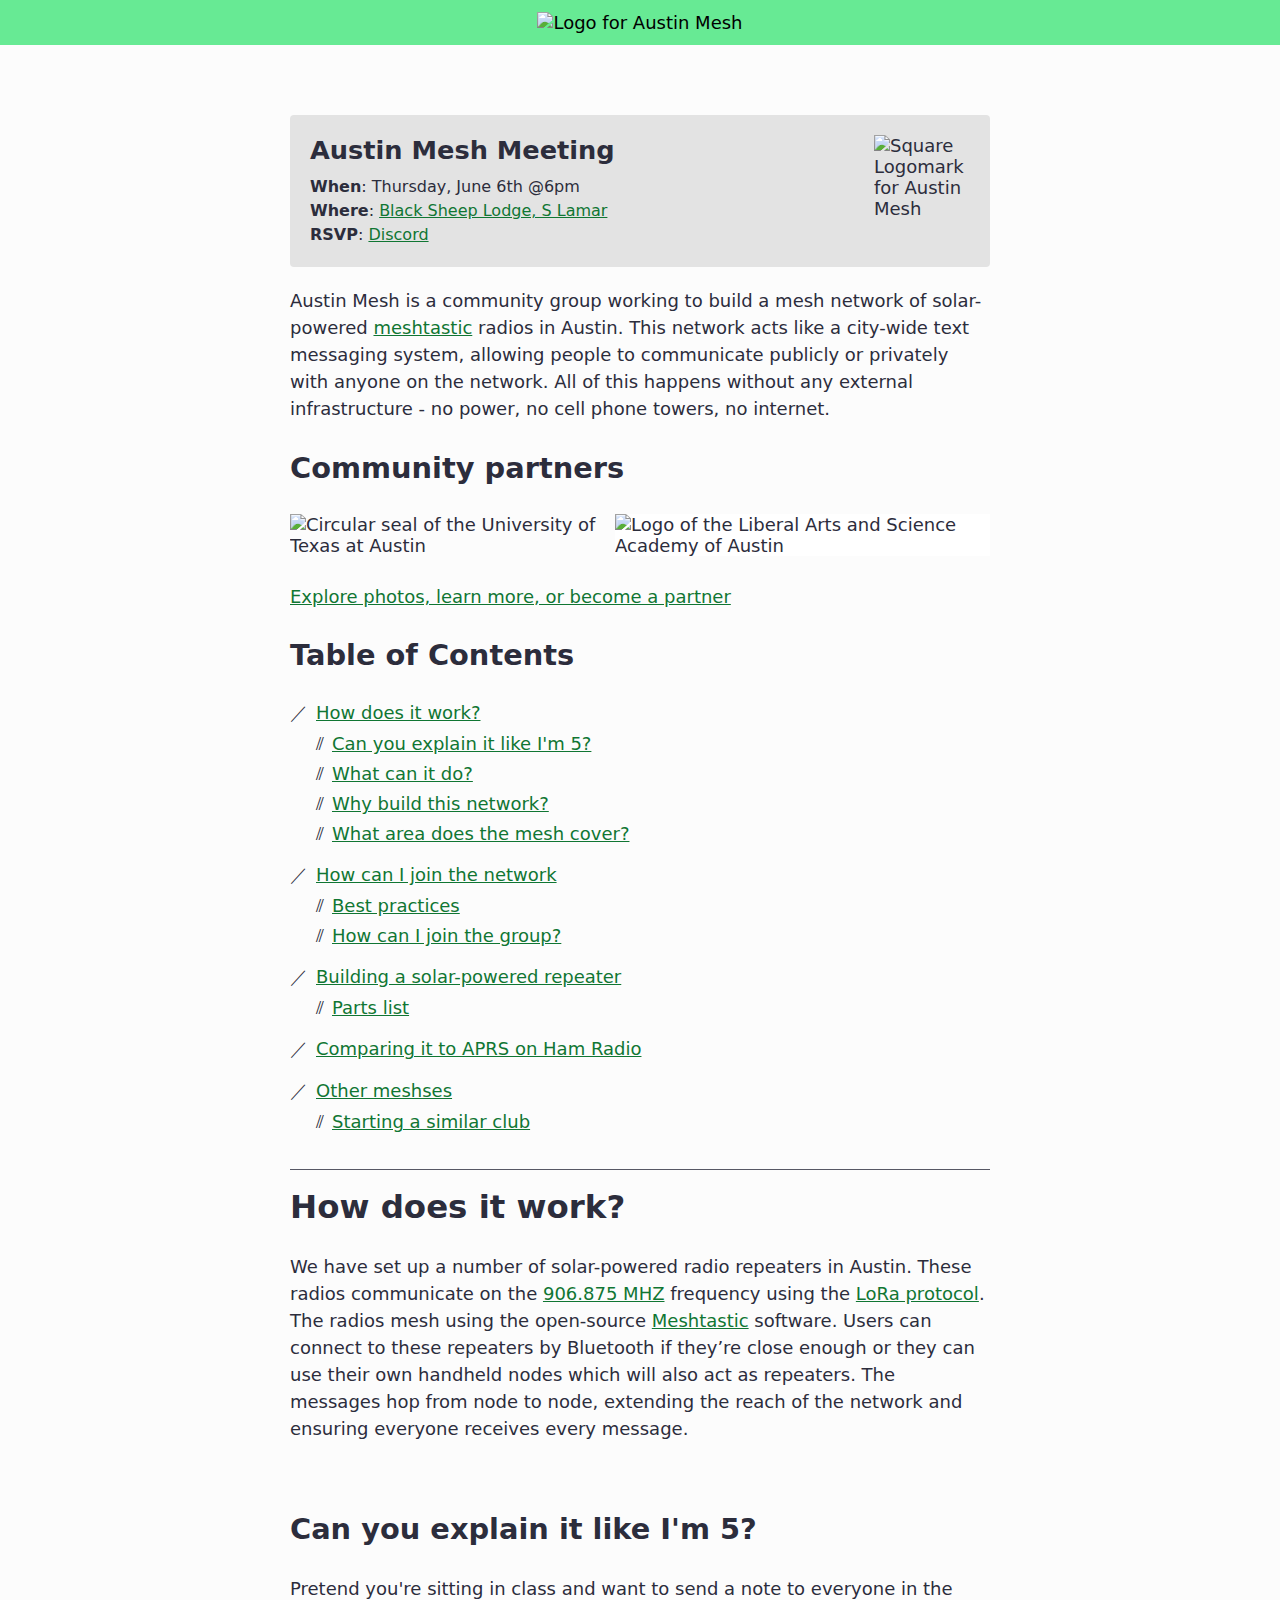
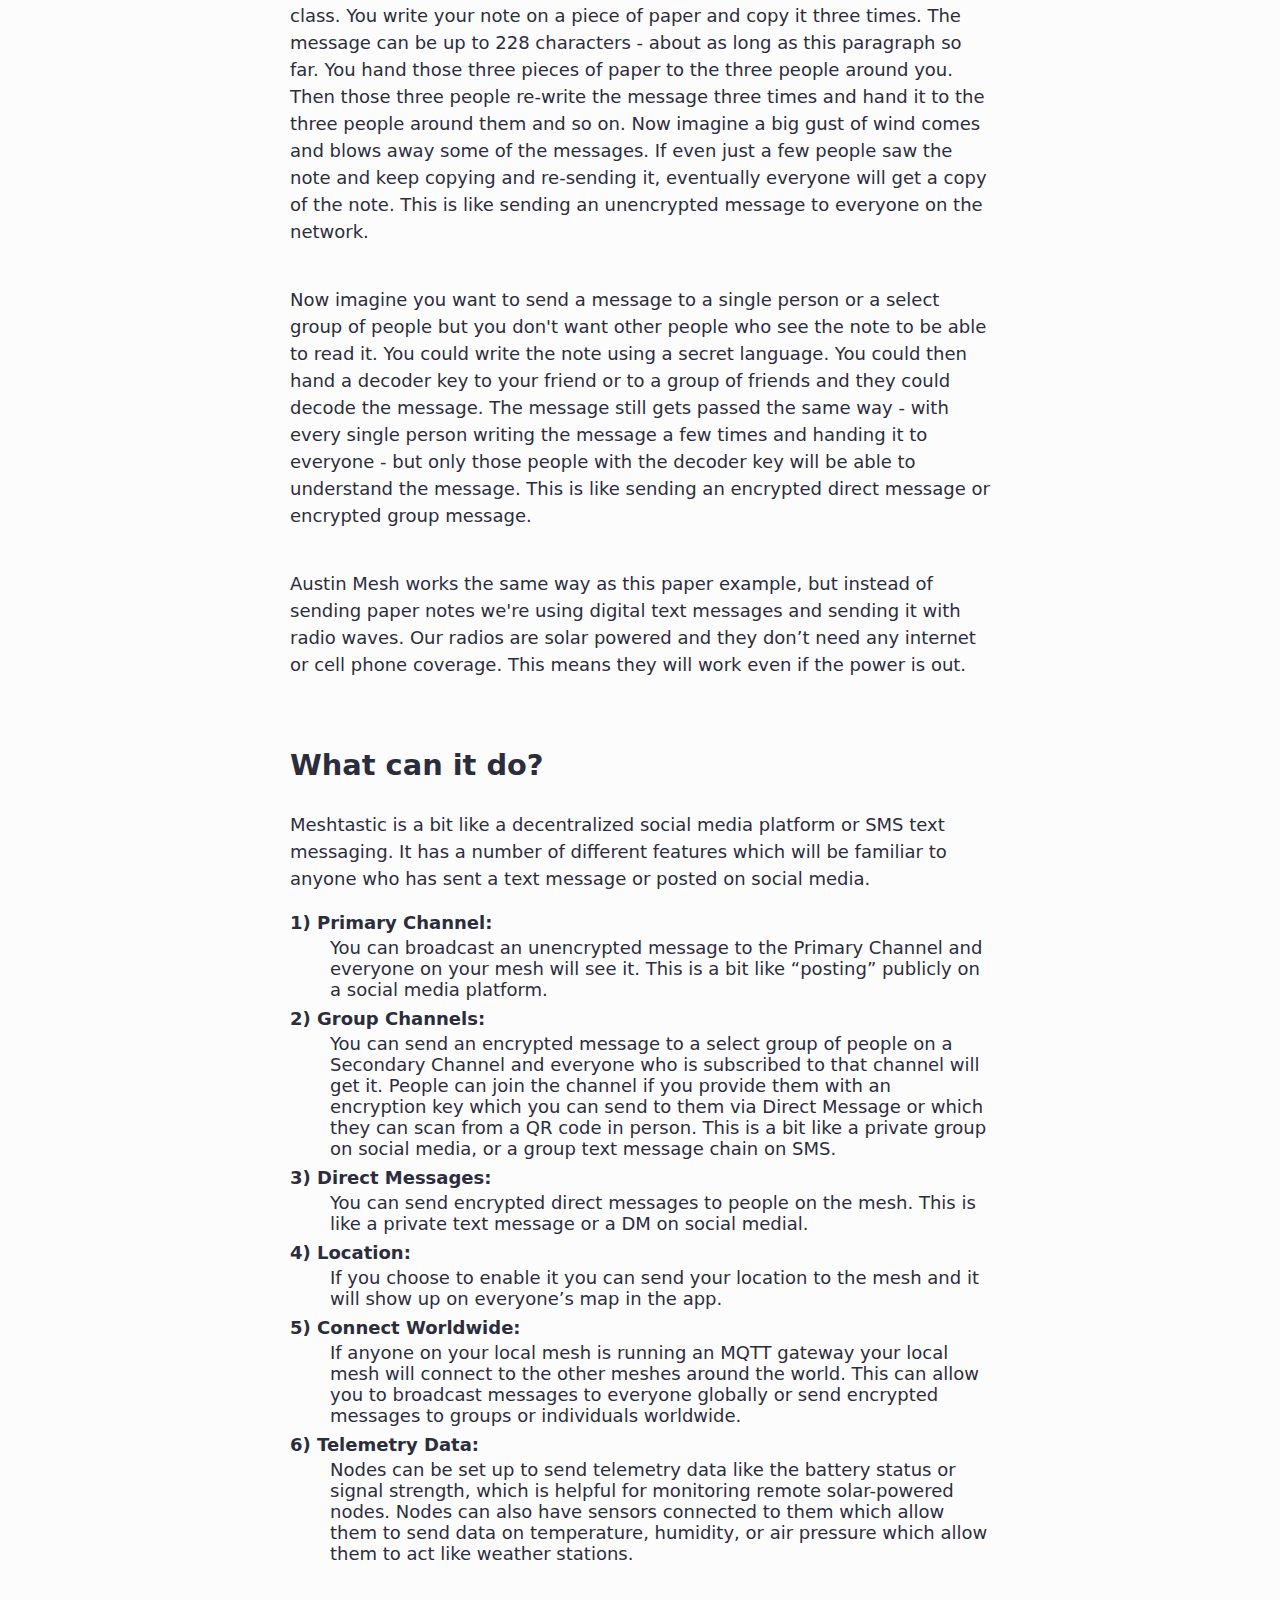
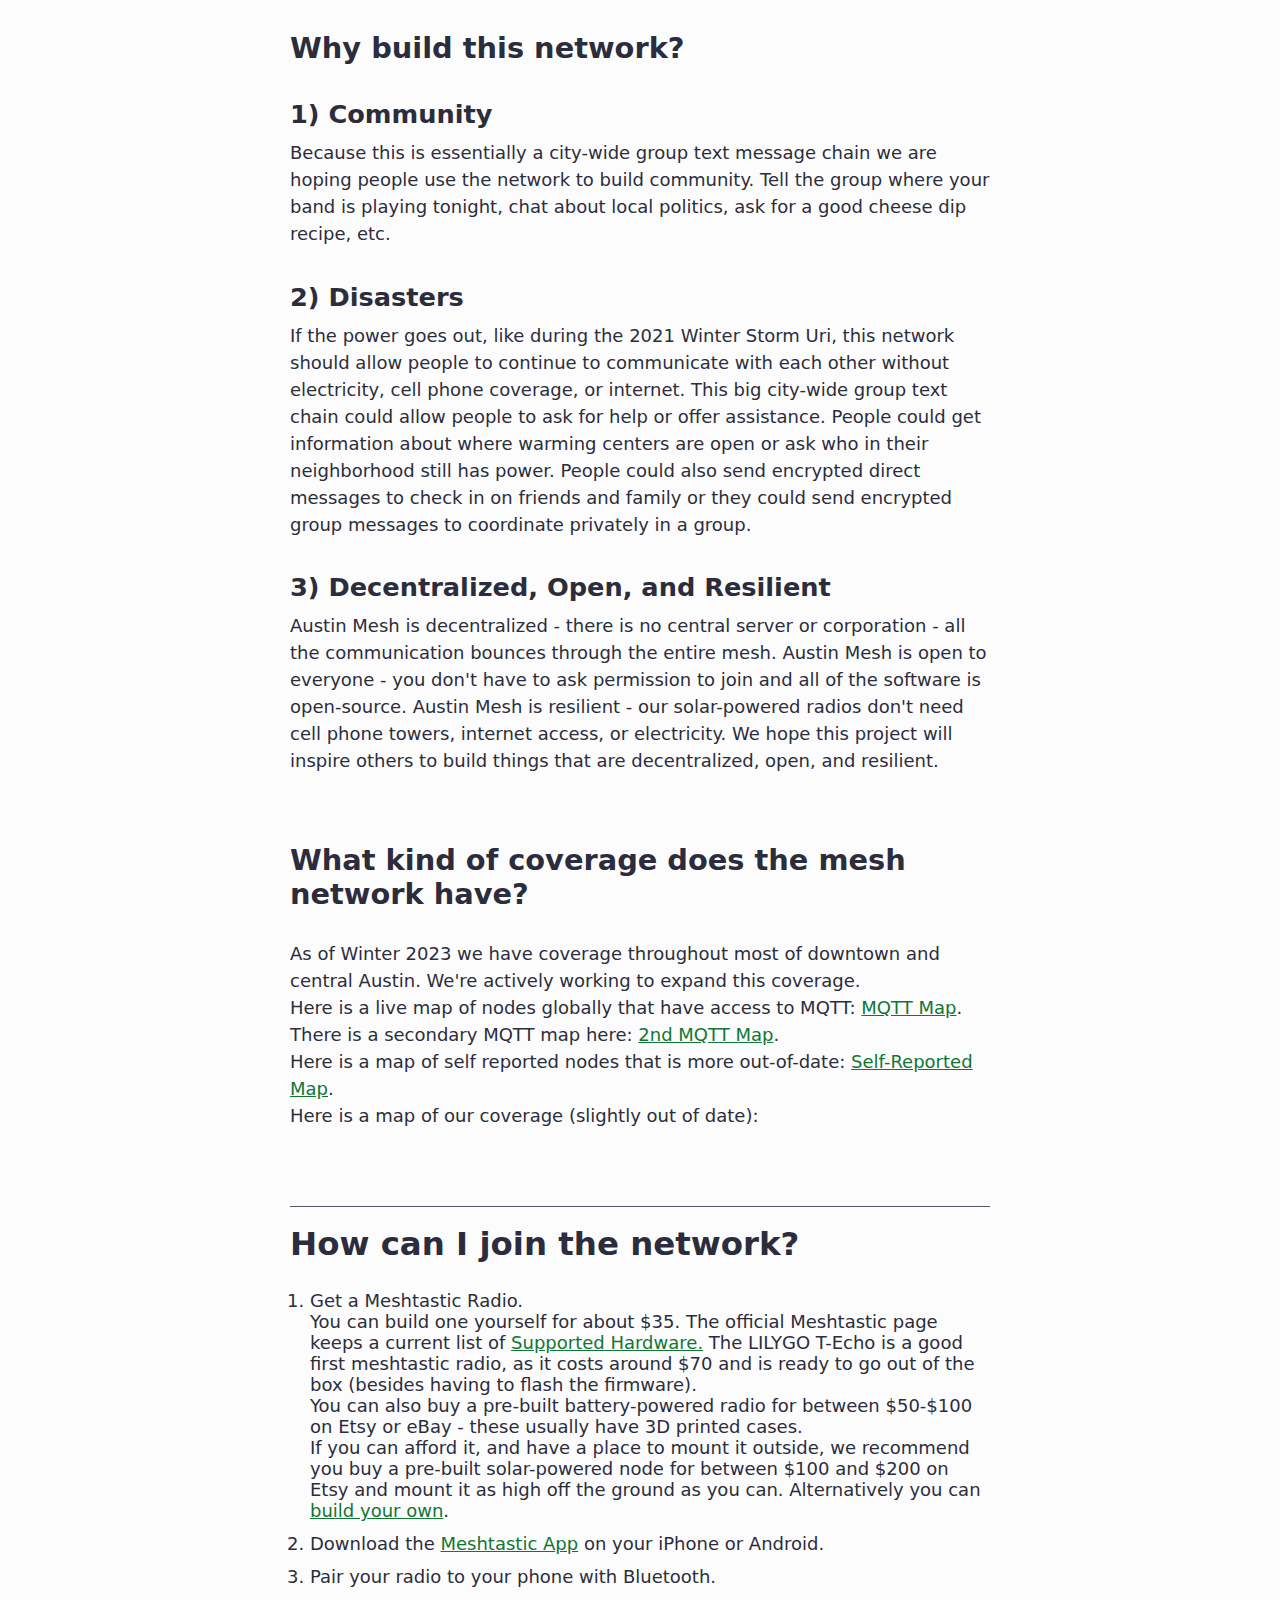
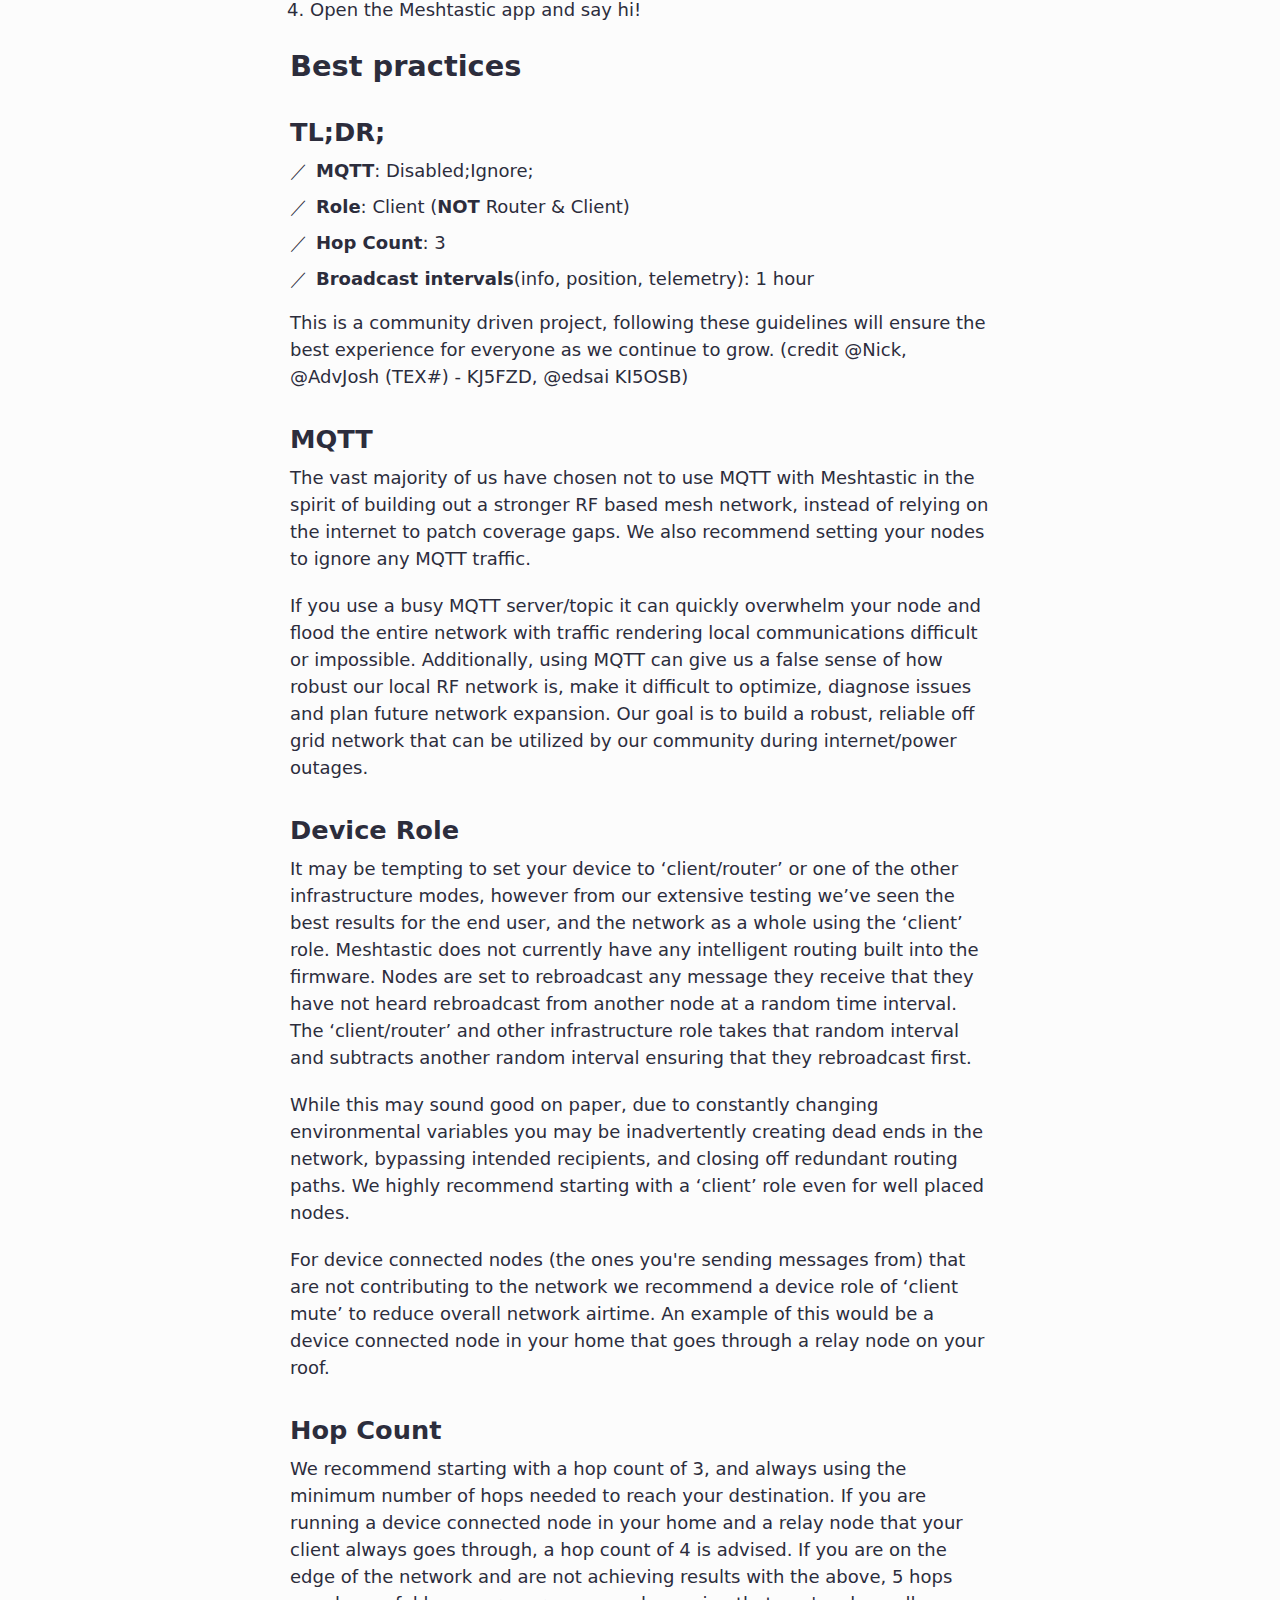
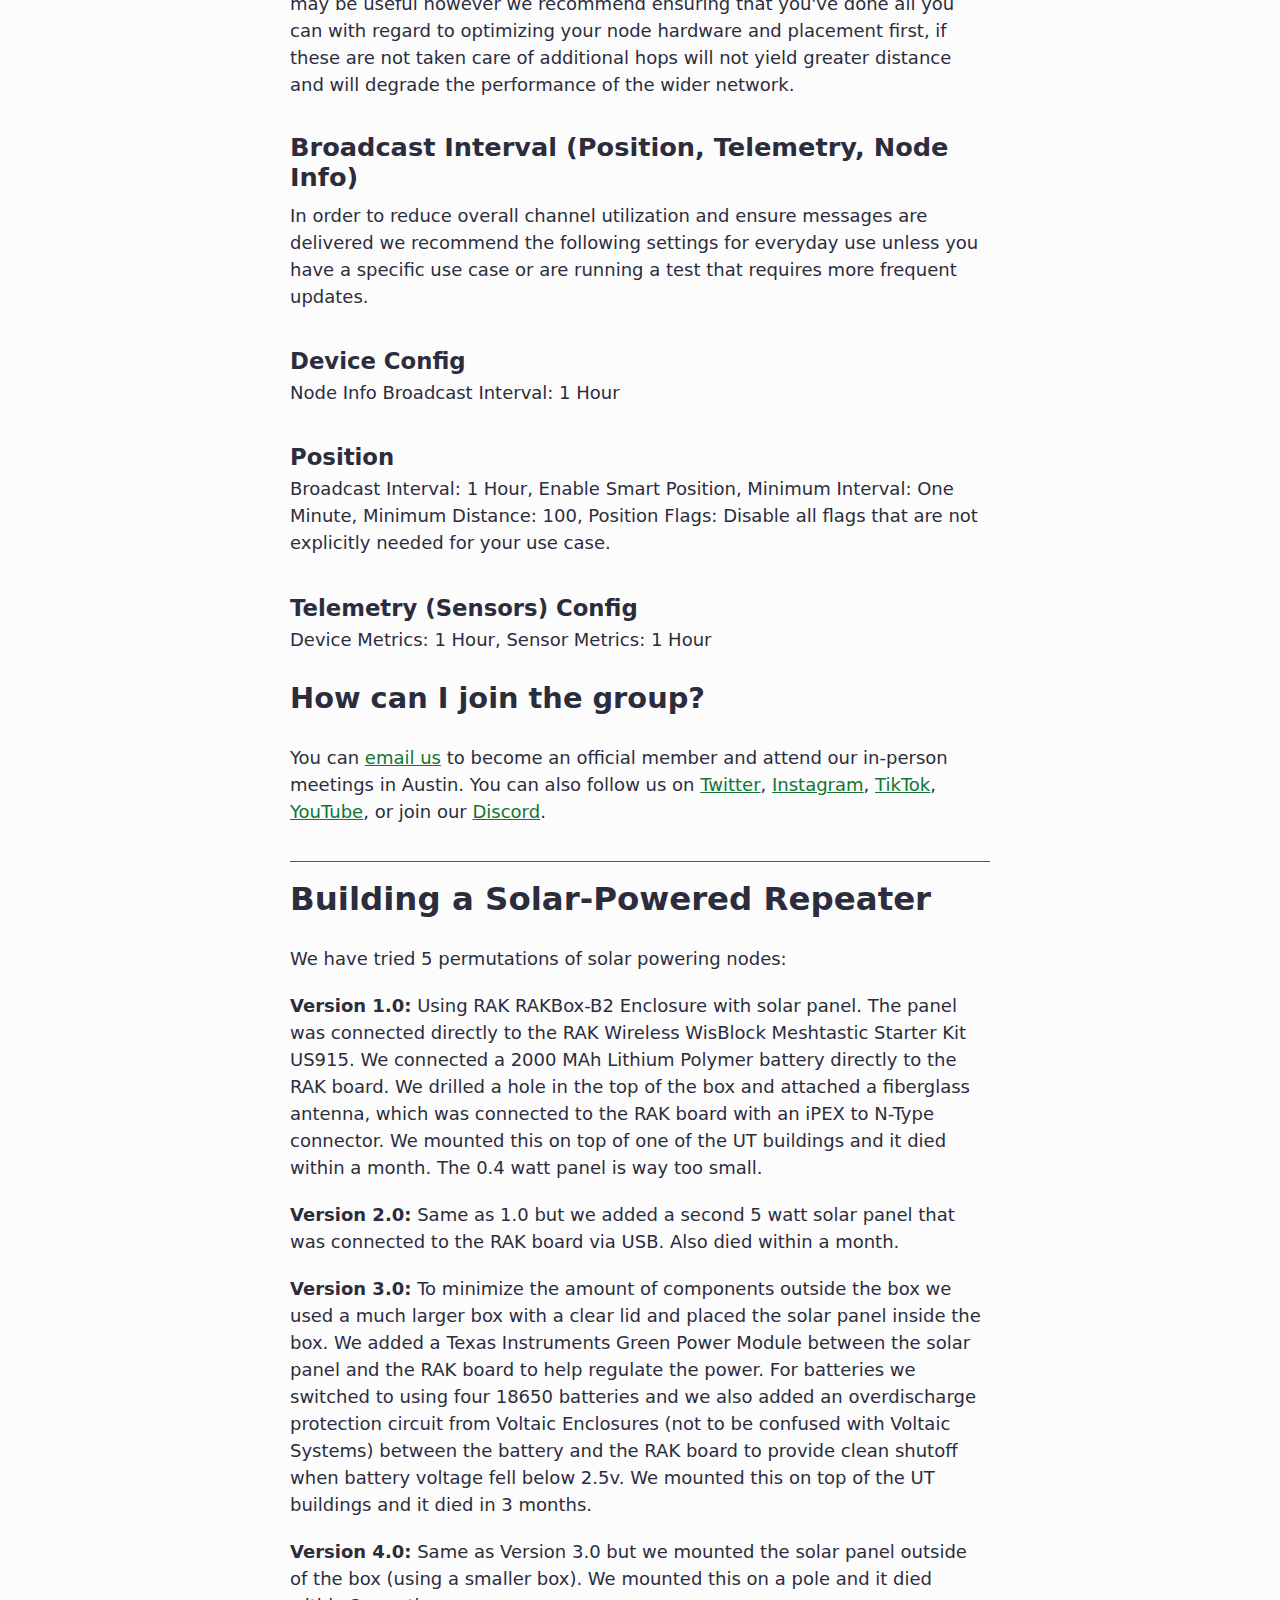
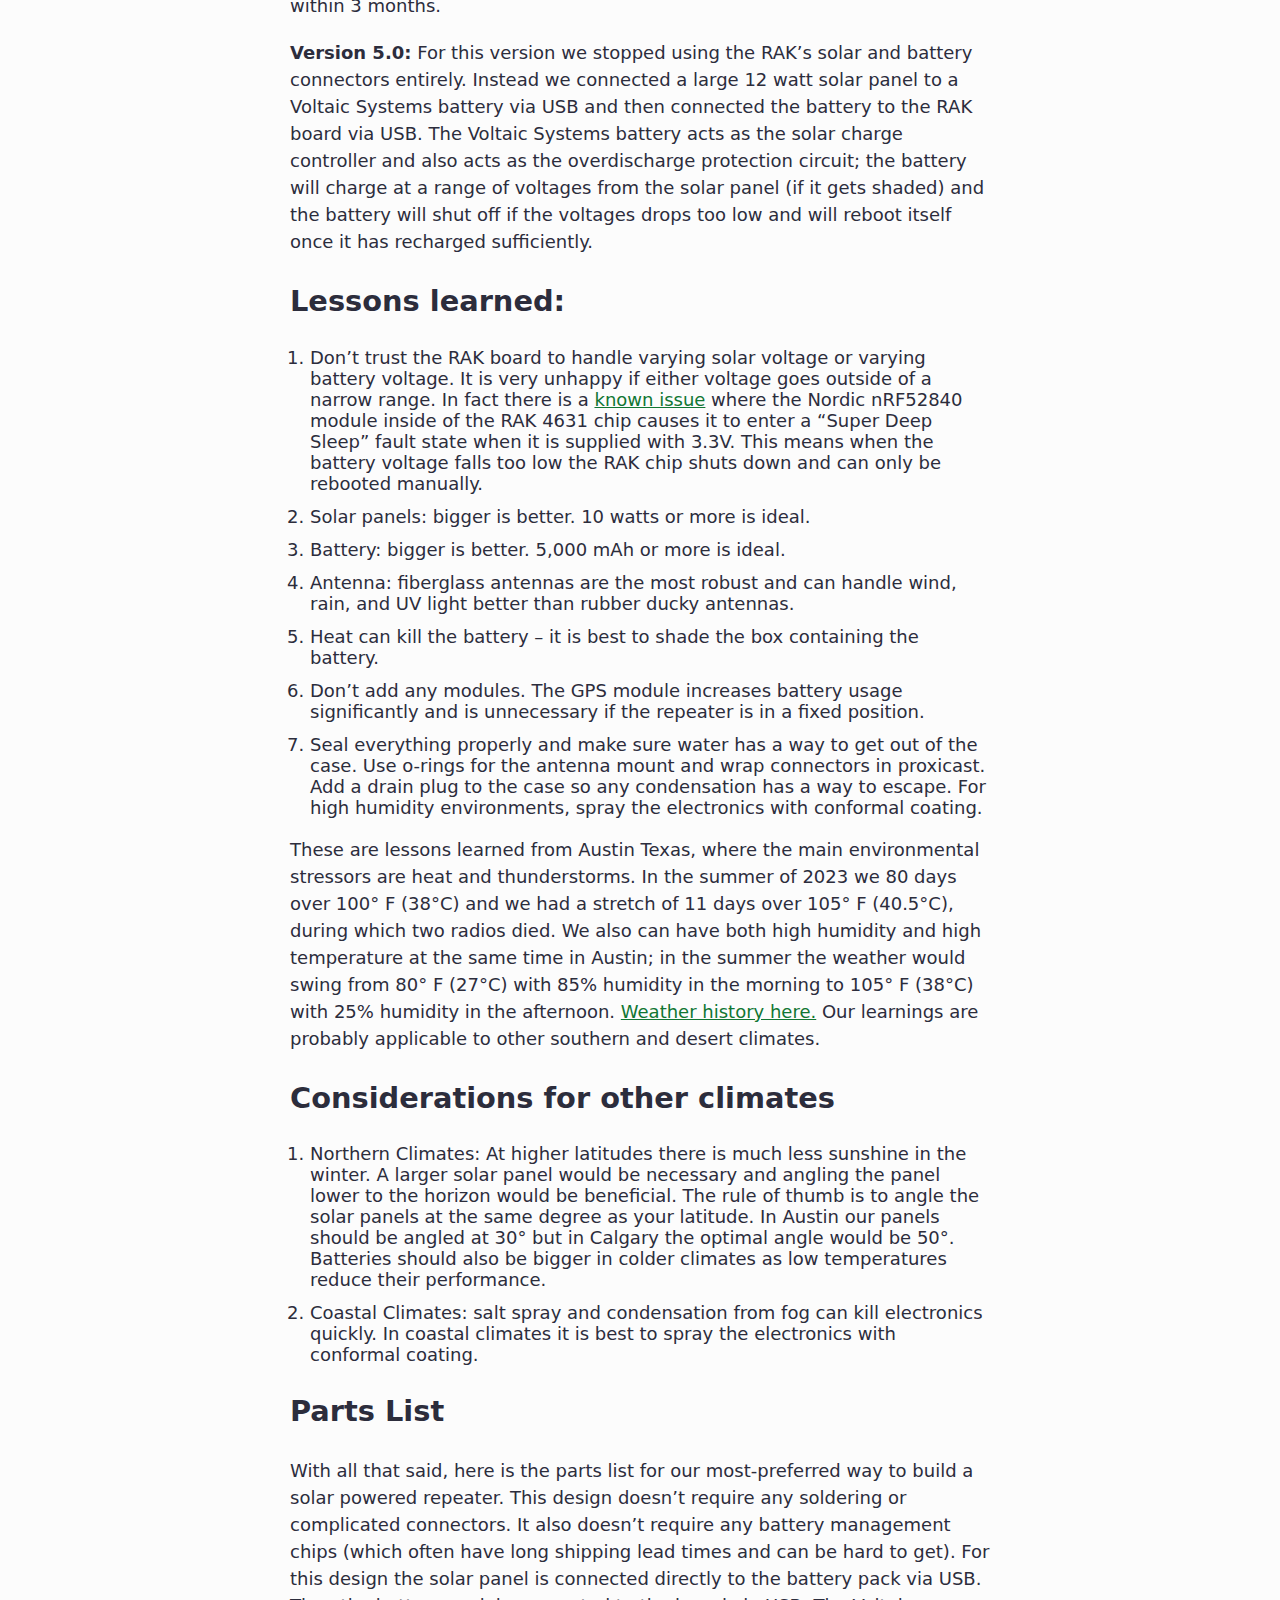
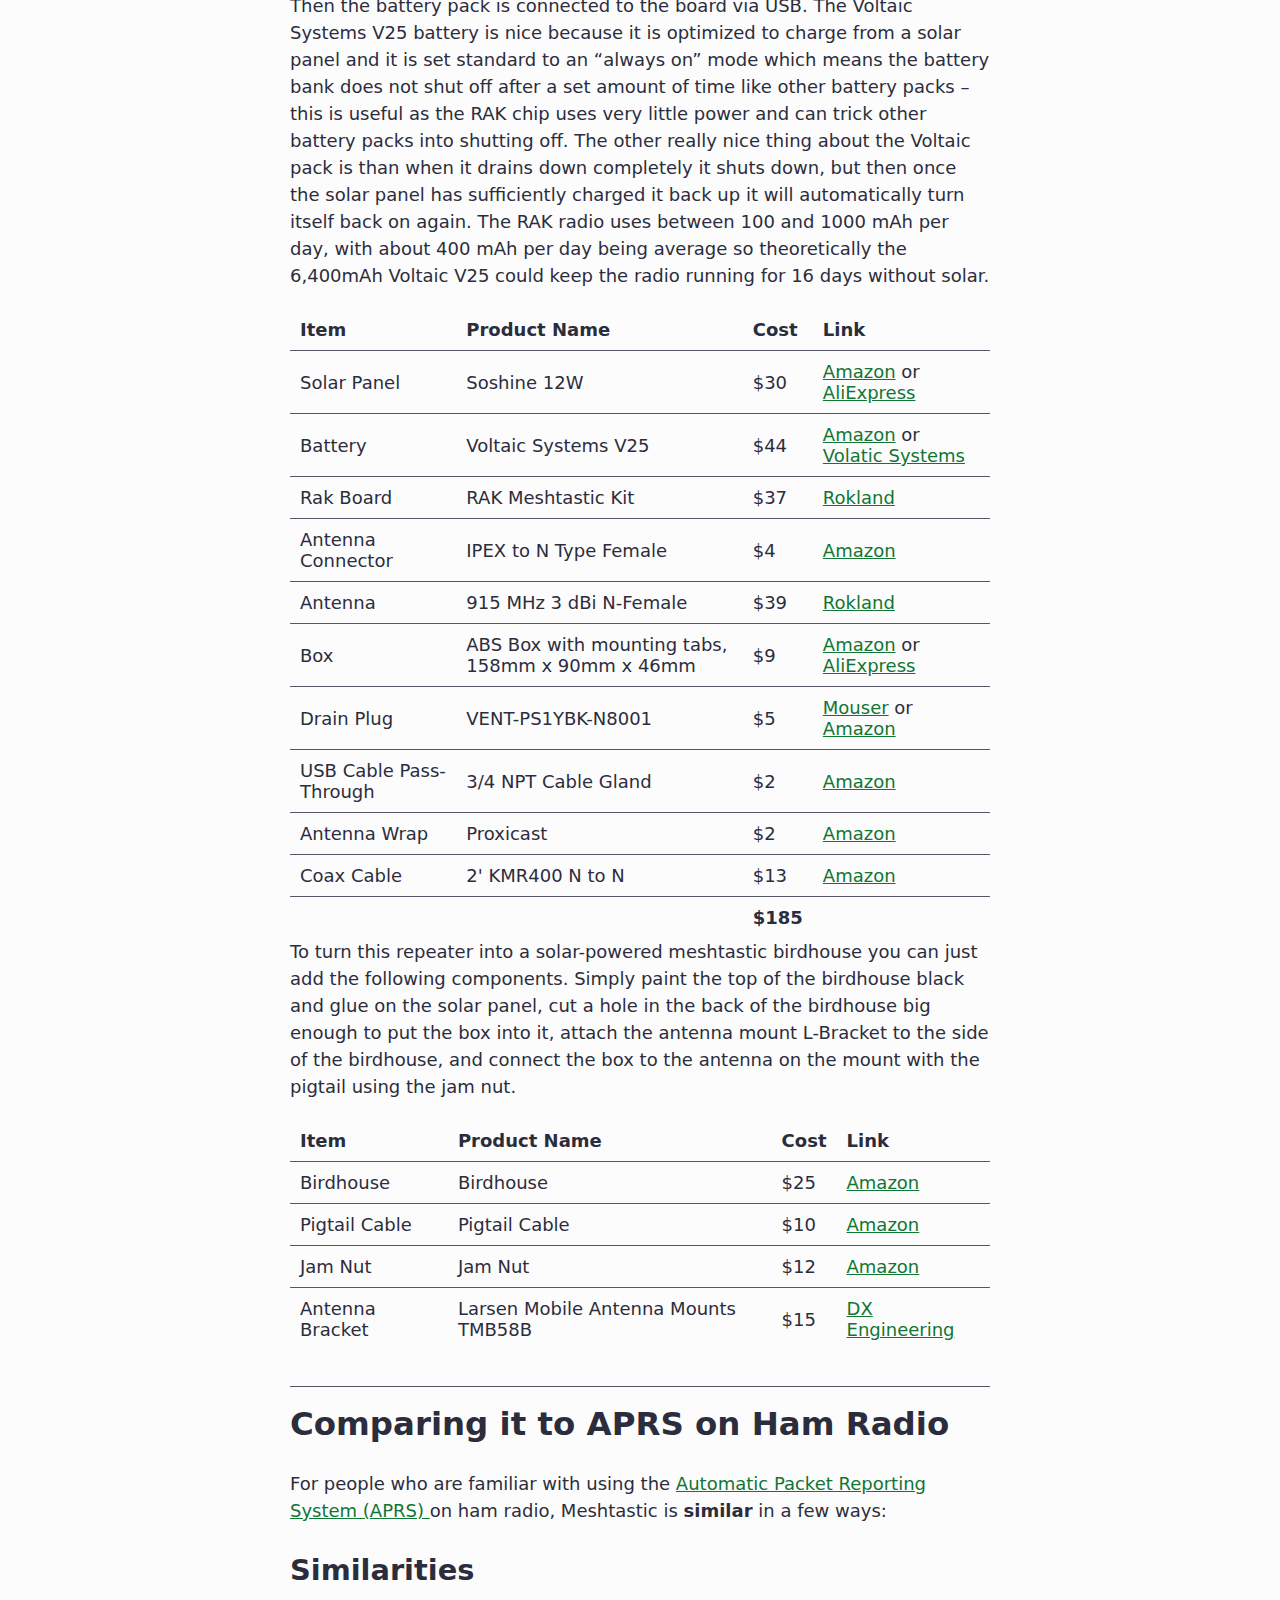
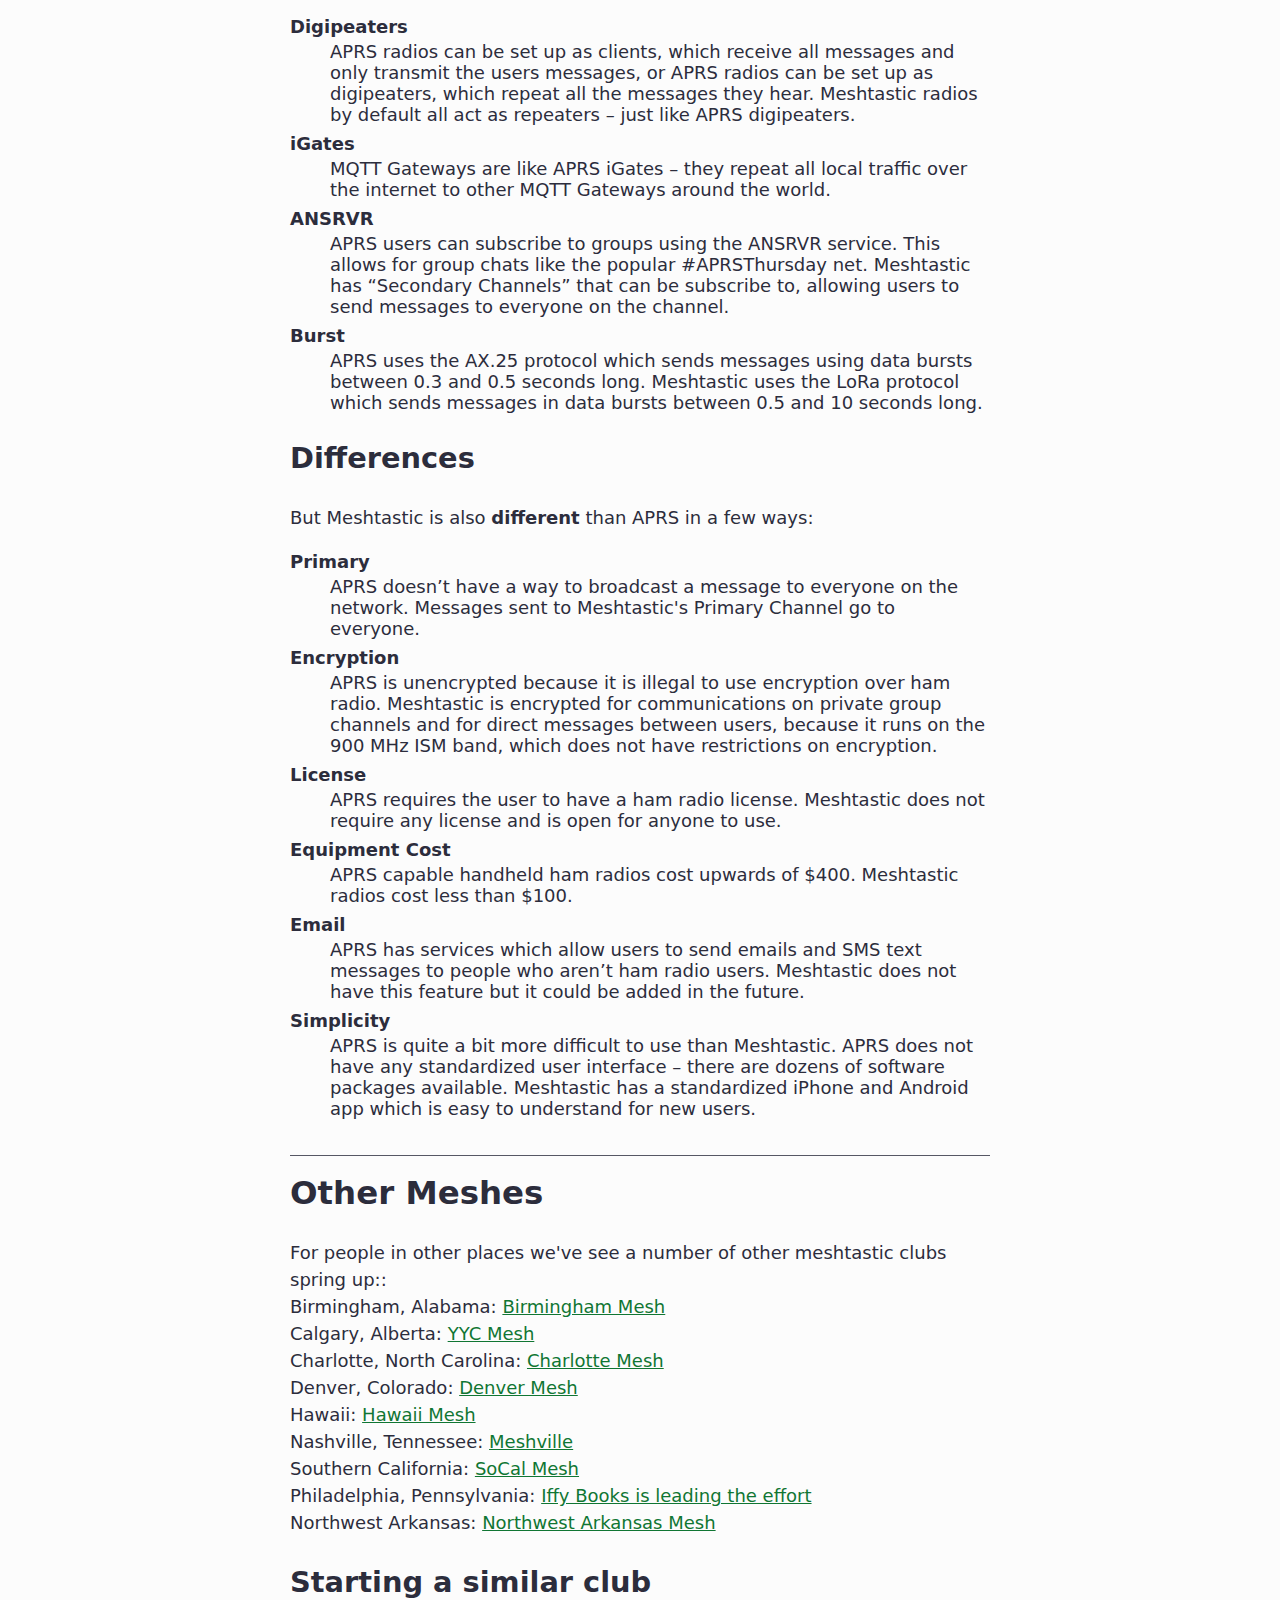
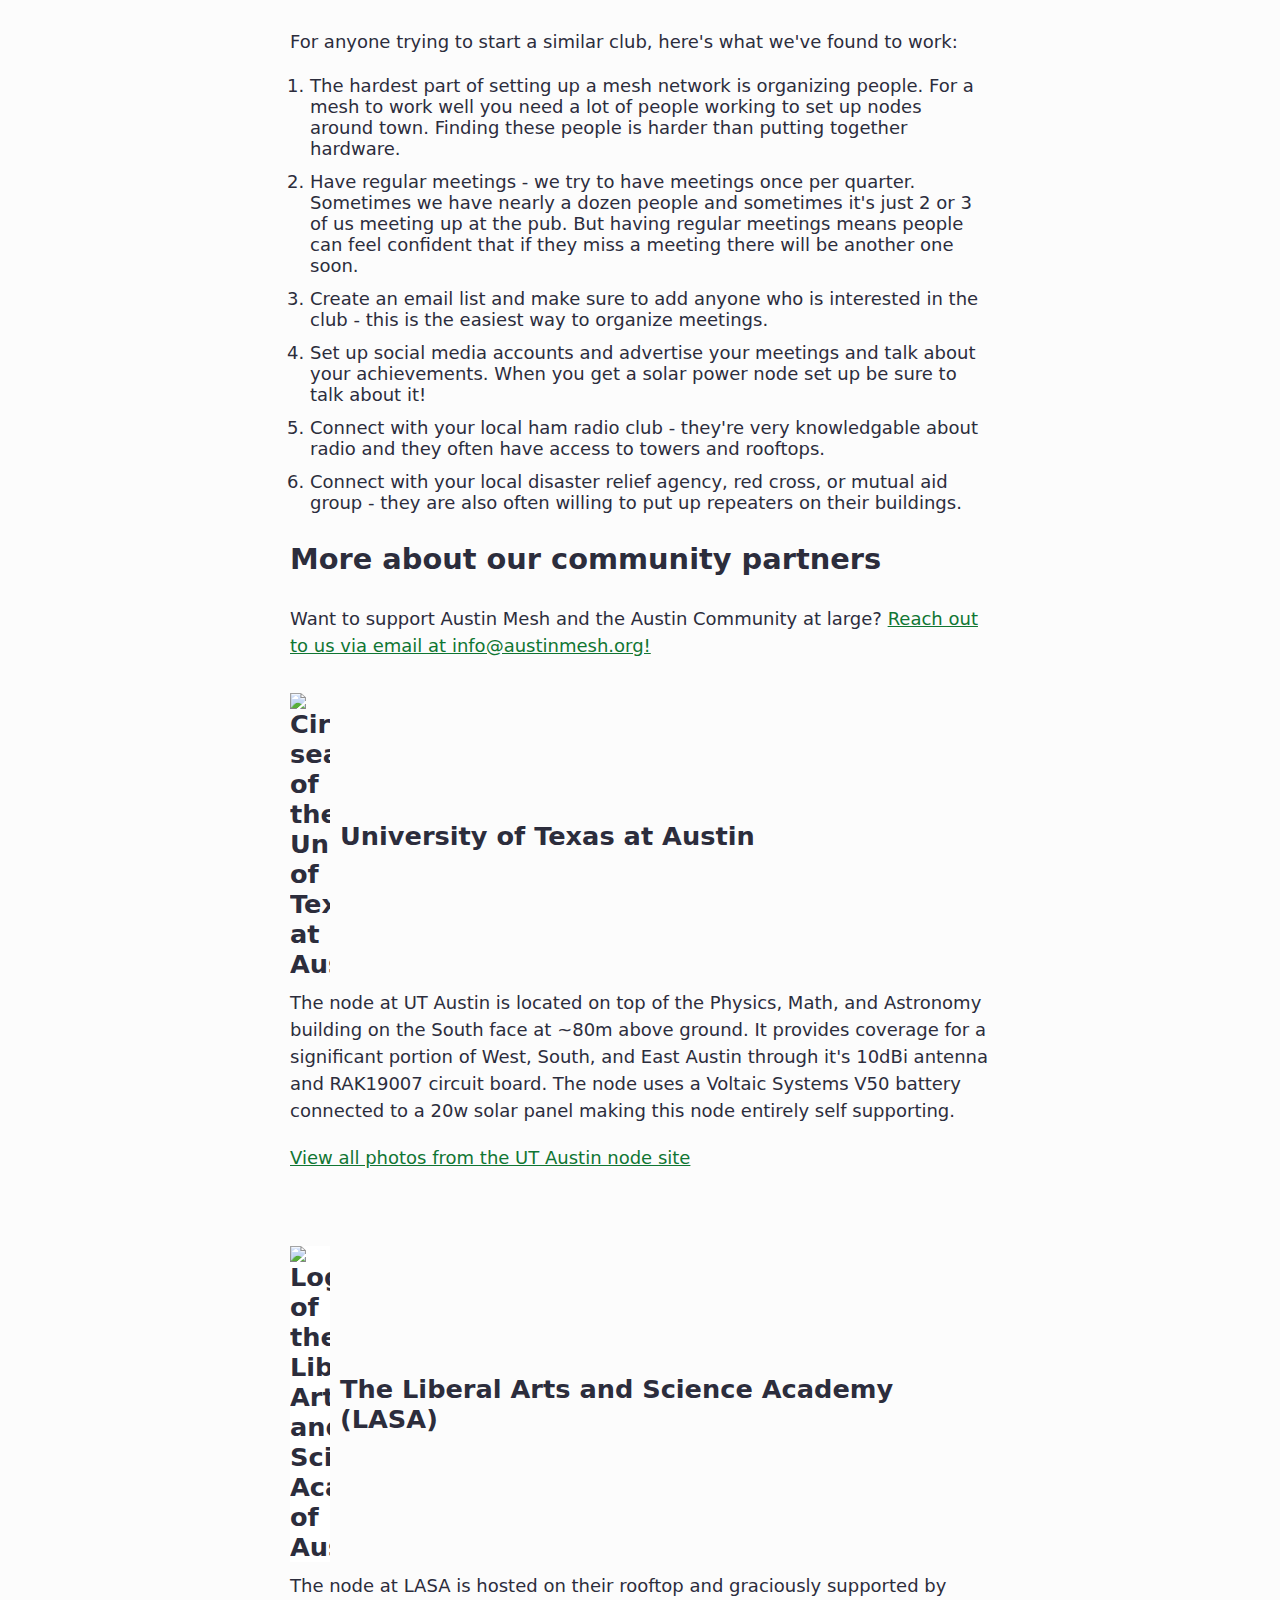
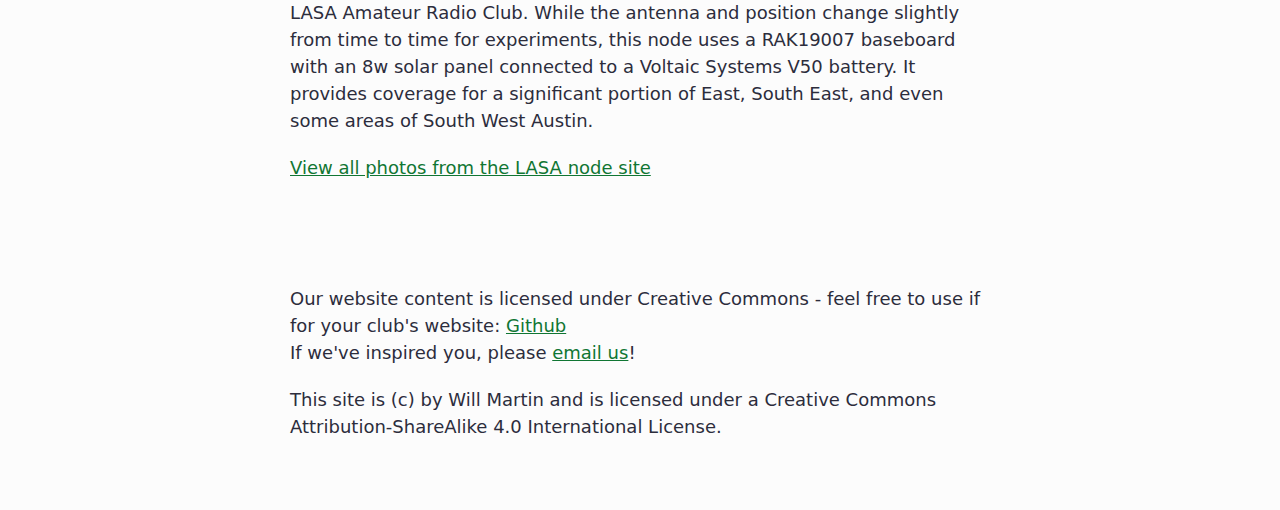
==== commit 6a9441fe: "update v75->v25 and mah details" ====
--- a/index.html
+++ b/index.html
@@ -374,7 +374,7 @@
         <ol>
             <li>Don’t trust the RAK board to handle varying solar voltage or varying battery voltage. It is very unhappy if either voltage goes outside of a narrow range. In fact there is a <a href="https://meshtastic.discourse.group/t/rak-4631-solar-repeater/7694/7">known issue</a> where the Nordic nRF52840 module inside of the RAK 4631 chip causes it to enter a “Super Deep Sleep” fault state when it is supplied with 3.3V. This means when the battery voltage falls too low the RAK chip shuts down and can only be rebooted manually.</li>
             <li>Solar panels: bigger is better. 10 watts or more is ideal.</li>
-            <li>Battery: bigger is better. 10,000 mAh or more is ideal.</li>
+            <li>Battery: bigger is better. 5,000 mAh or more is ideal.</li>
             <li>Antenna: fiberglass antennas are the most robust and can handle wind, rain, and UV light better than rubber ducky antennas.</li>
             <li>Heat can kill the battery – it is best to shade the box containing the battery.</li>
             <li>Don’t add any modules. The GPS module increases battery usage significantly and is unnecessary if the repeater is in a fixed position.</li>
@@ -389,7 +389,7 @@
         </ol>
 
         <h3 id="parts-list">Parts List</h3>
-        <p>With all that said, here is the parts list for our most-preferred way to build a solar powered repeater. This design doesn’t require any soldering or complicated connectors. It also doesn’t require any battery management chips (which often have long shipping lead times and can be hard to get). For this design the solar panel is connected directly to the battery pack via USB. Then the battery pack is connected to the board via USB. The Voltaic Systems V75 battery is nice because it is optimized to charge from a solar panel and it is set standard to an “always on” mode which means the battery bank does not shut off after a set amount of time like other battery packs – this is useful as the RAK chip uses very little power and can trick other battery packs into shutting off. The other really nice thing about the Voltaic pack is than when it drains down completely it shuts down, but then once the solar panel has sufficiently charged it back up it will automatically turn itself back on again. The RAK radio uses between 100 and 1000 mAh per day, with about 400 mAh per day being average so theoretically the 19,200mAh Voltaic V75 could keep the radio running for 48 days without solar.</p>
+        <p>With all that said, here is the parts list for our most-preferred way to build a solar powered repeater. This design doesn’t require any soldering or complicated connectors. It also doesn’t require any battery management chips (which often have long shipping lead times and can be hard to get). For this design the solar panel is connected directly to the battery pack via USB. Then the battery pack is connected to the board via USB. The Voltaic Systems V25 battery is nice because it is optimized to charge from a solar panel and it is set standard to an “always on” mode which means the battery bank does not shut off after a set amount of time like other battery packs – this is useful as the RAK chip uses very little power and can trick other battery packs into shutting off. The other really nice thing about the Voltaic pack is than when it drains down completely it shuts down, but then once the solar panel has sufficiently charged it back up it will automatically turn itself back on again. The RAK radio uses between 100 and 1000 mAh per day, with about 400 mAh per day being average so theoretically the 6,400mAh Voltaic V25 could keep the radio running for 16 days without solar.</p>
 
         <div class="table-wrapper">
             <table>
@@ -406,18 +406,18 @@
                         <td>Solar Panel</td>
                         <td>Soshine 12W</td>
                         <td>$30</td>
-                        <td><a href="https://www.amazon.com/Voltaic-Systems-Always-External-Battery/dp/B084BPSFKH">Amazon</a> or <a href="https://www.aliexpress.us/item/3256805874482226.html">AliExpress</a></td>
+                        <td><a href="https://www.amazon.com/Soshine-USB-Solar-Panel-Monocrystalline/dp/B0CKXQ1XQ9">Amazon</a> or <a href="https://www.aliexpress.us/item/3256805874482226.html">AliExpress</a></td>
                     </tr>
                     <tr>
                         <td>Battery</td>
-                        <td>Voltaic Systems V75</td>
-                        <td>$79</td>
-                        <td><a href="https://www.amazon.com/Voltaic-Systems-Always-External-Battery/dp/B084BPSFKH">Amazon</a> or <a href="https://voltaicsystems.com/v75">Volatic Systems</a></td>
+                        <td>Voltaic Systems V25</td>
+                        <td>$44</td>
+                        <td><a href="https://www.amazon.com/Voltaic-Systems-Formerly-Battery-Samsung/dp/B08232MRMC">Amazon</a> or <a href="https://voltaicsystems.com/v25">Volatic Systems</a></td>
                     </tr>
                     <tr>
                         <td>Rak Board</td>
                         <td>RAK Meshtastic Kit</td>
-                        <td>$35</td>
+                        <td>$37</td>
                         <td><a href="https://store.rokland.com/products/rak-wireless-wisblock-meshtastic-starter-kit">Rokland</a></td>
                     </tr>
                     <tr>
@@ -429,21 +429,21 @@
                     <tr>
                         <td>Antenna</td>
                         <td>915 MHz 3 dBi N-Female</td>
-                        <td>$18</td>
+                        <td>$39</td>
                         <td><a href="https://store.rokland.com/collections/802-11ah-wi-fi-halow/products/3-dbi-rak-brand-fiberglass-outdoor-antenna-bracket-mount-for-rak-bobcat-sensecap">Rokland</a>
                         </td>
                     </tr>
                     <tr>
                         <td>Box</td>
                         <td>ABS Box with mounting tabs, 158mm x 90mm x 46mm</td>
-                        <td>$10</td>
+                        <td>$9</td>
                         <td><a href="https://www.amazon.com/dp/B07NSSJ4H1/">Amazon</a> or <a href="https://www.aliexpress.us/item/3256803025946686.html">AliExpress</a></td>
                     </tr>
                     <tr>
                         <td>Drain Plug</td>
                         <td>VENT-PS1YBK-N8001</td>
-                        <td>$3</td>
-                        <td><a href="https://www.mouser.com/ProductDetail/Amphenol-LTW/VENT-PS1YBK-N8001?qs=5aG0NVq1C4wAxWre7fChJA%3D%3D">Mouser</a></td>
+                        <td>$5</td>
+                        <td><a href="https://www.mouser.com/ProductDetail/Amphenol-LTW/VENT-PS1YBK-N8001?qs=5aG0NVq1C4wAxWre7fChJA%3D%3D">Mouser</a> or <a href="https://www.amazon.com/gp/product/B0BKY2LLLV/">Amazon</a></td>
                     </tr>
                     <tr>
                         <td>USB Cable Pass-Through</td>
@@ -458,9 +458,14 @@
                         <td><a href="https://www.amazon.com/gp/product/B00K5GW67O/">Amazon</a></td>
                     </tr>
                     <tr>
+                        <td>Coax Cable</td>
+                        <td>2' KMR400 N to N</td>
+                        <td>$13</td>
+                        <td><a href="https://www.amazon.com/gp/product/B0BF4F8R8W/">Amazon</a></td>
+                    <tr>
                         <td>&nbsp;</td>
                         <td>&nbsp;</td>
-                        <td><strong>$183</strong></td>
+                        <td><strong>$185</strong></td>
                         <td>&nbsp;</td>
                     </tr>
                 </tbody>
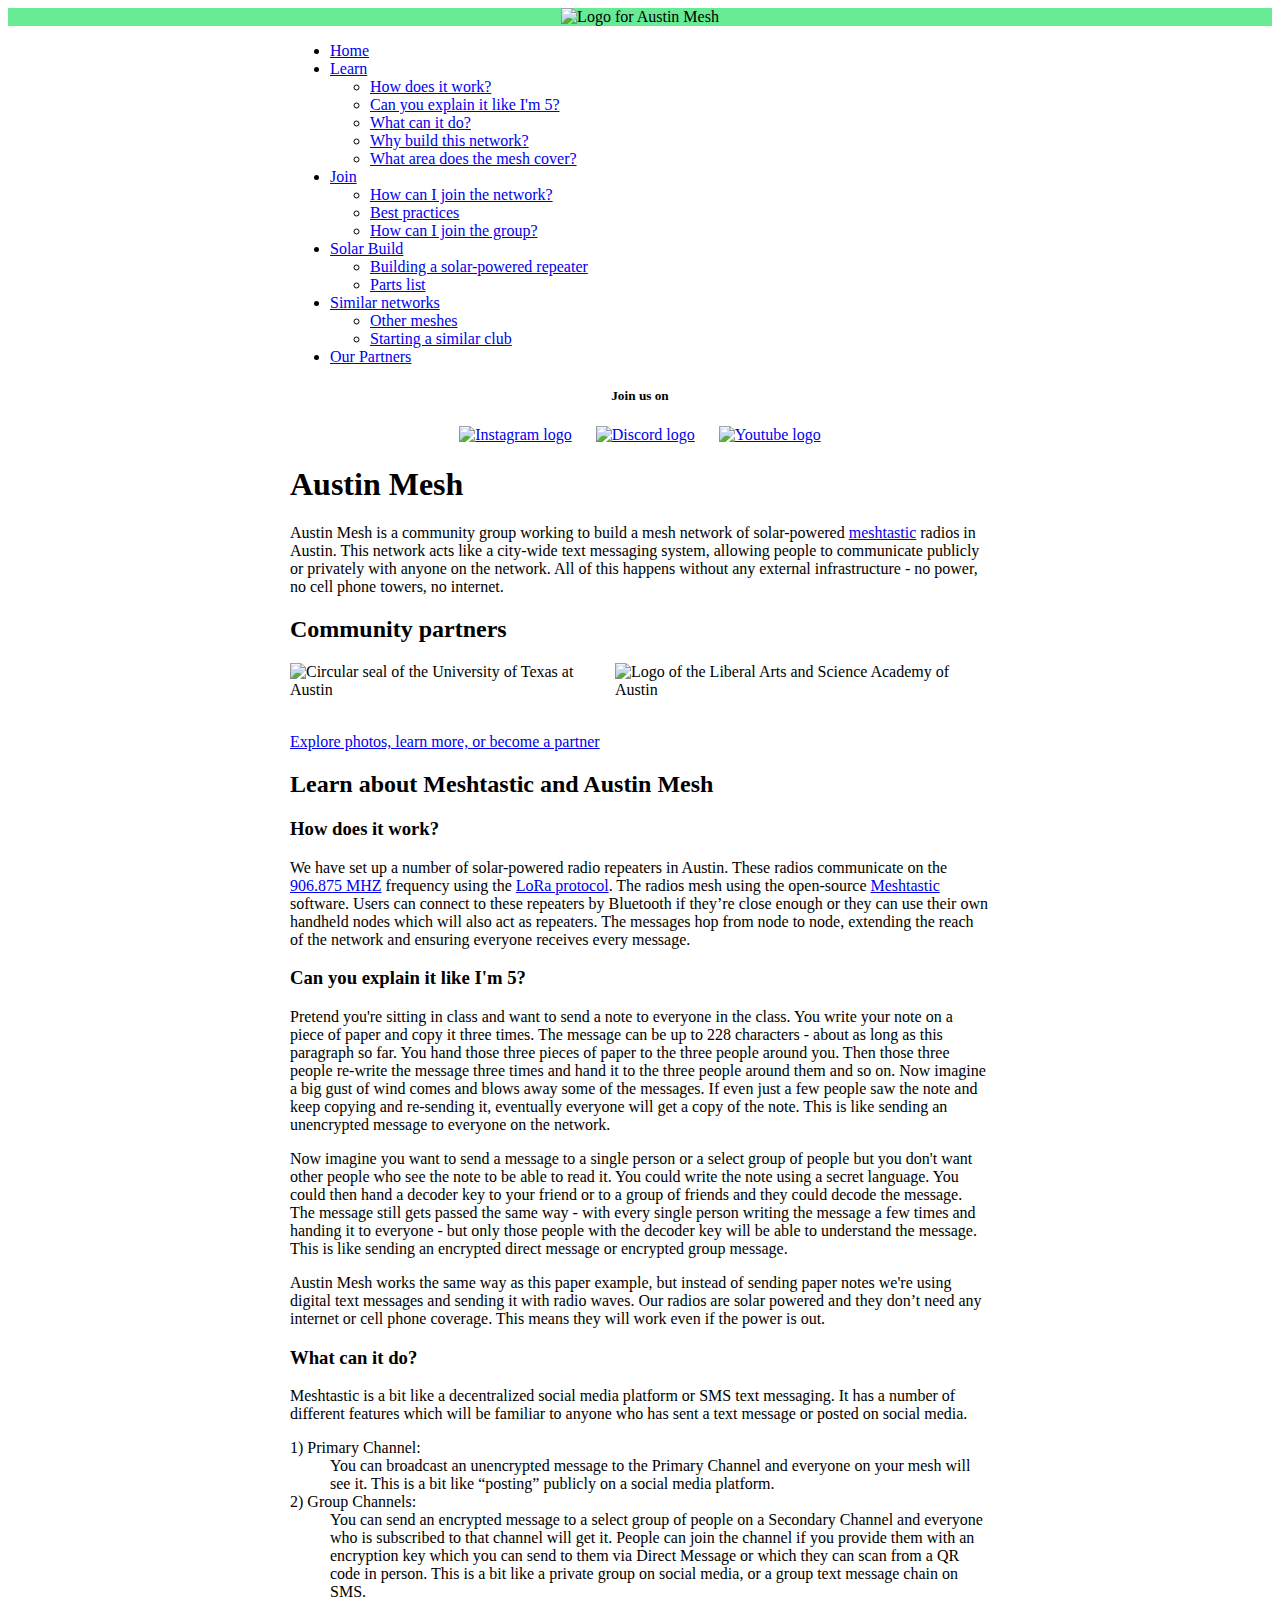
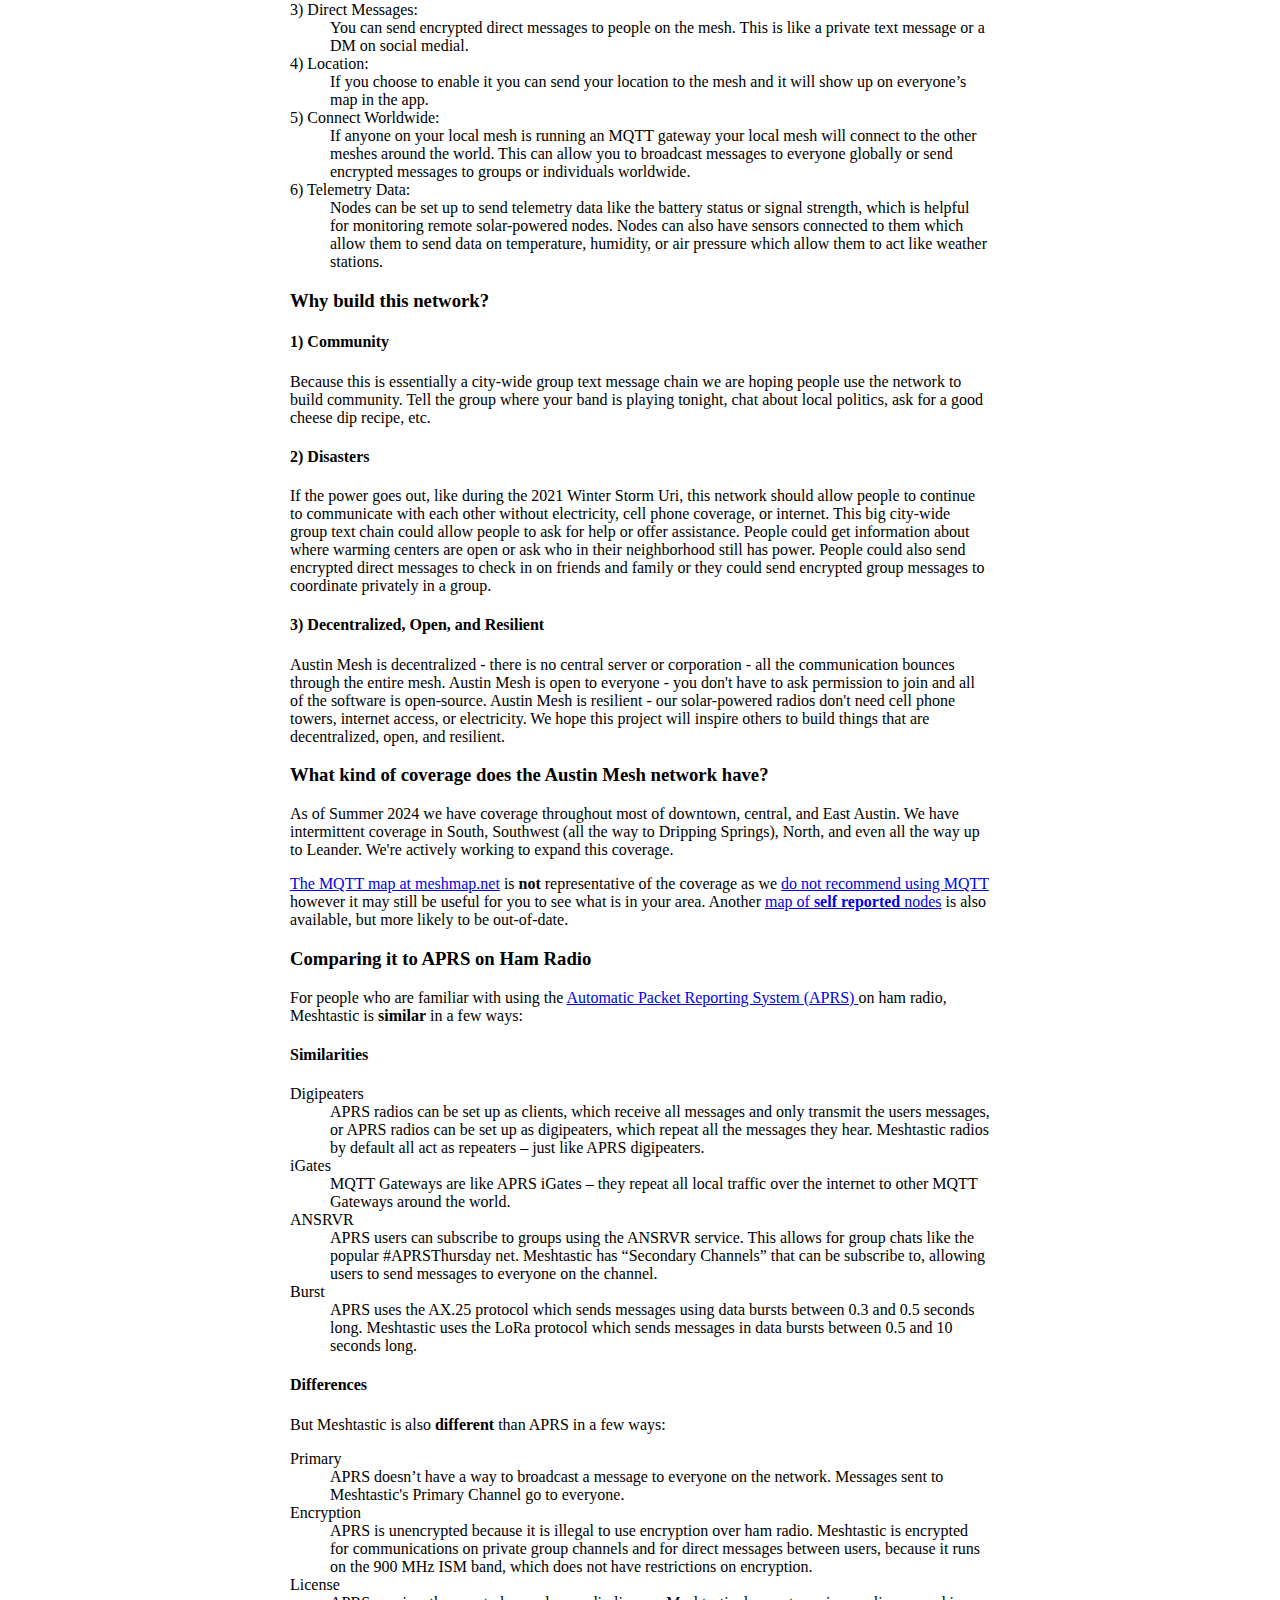
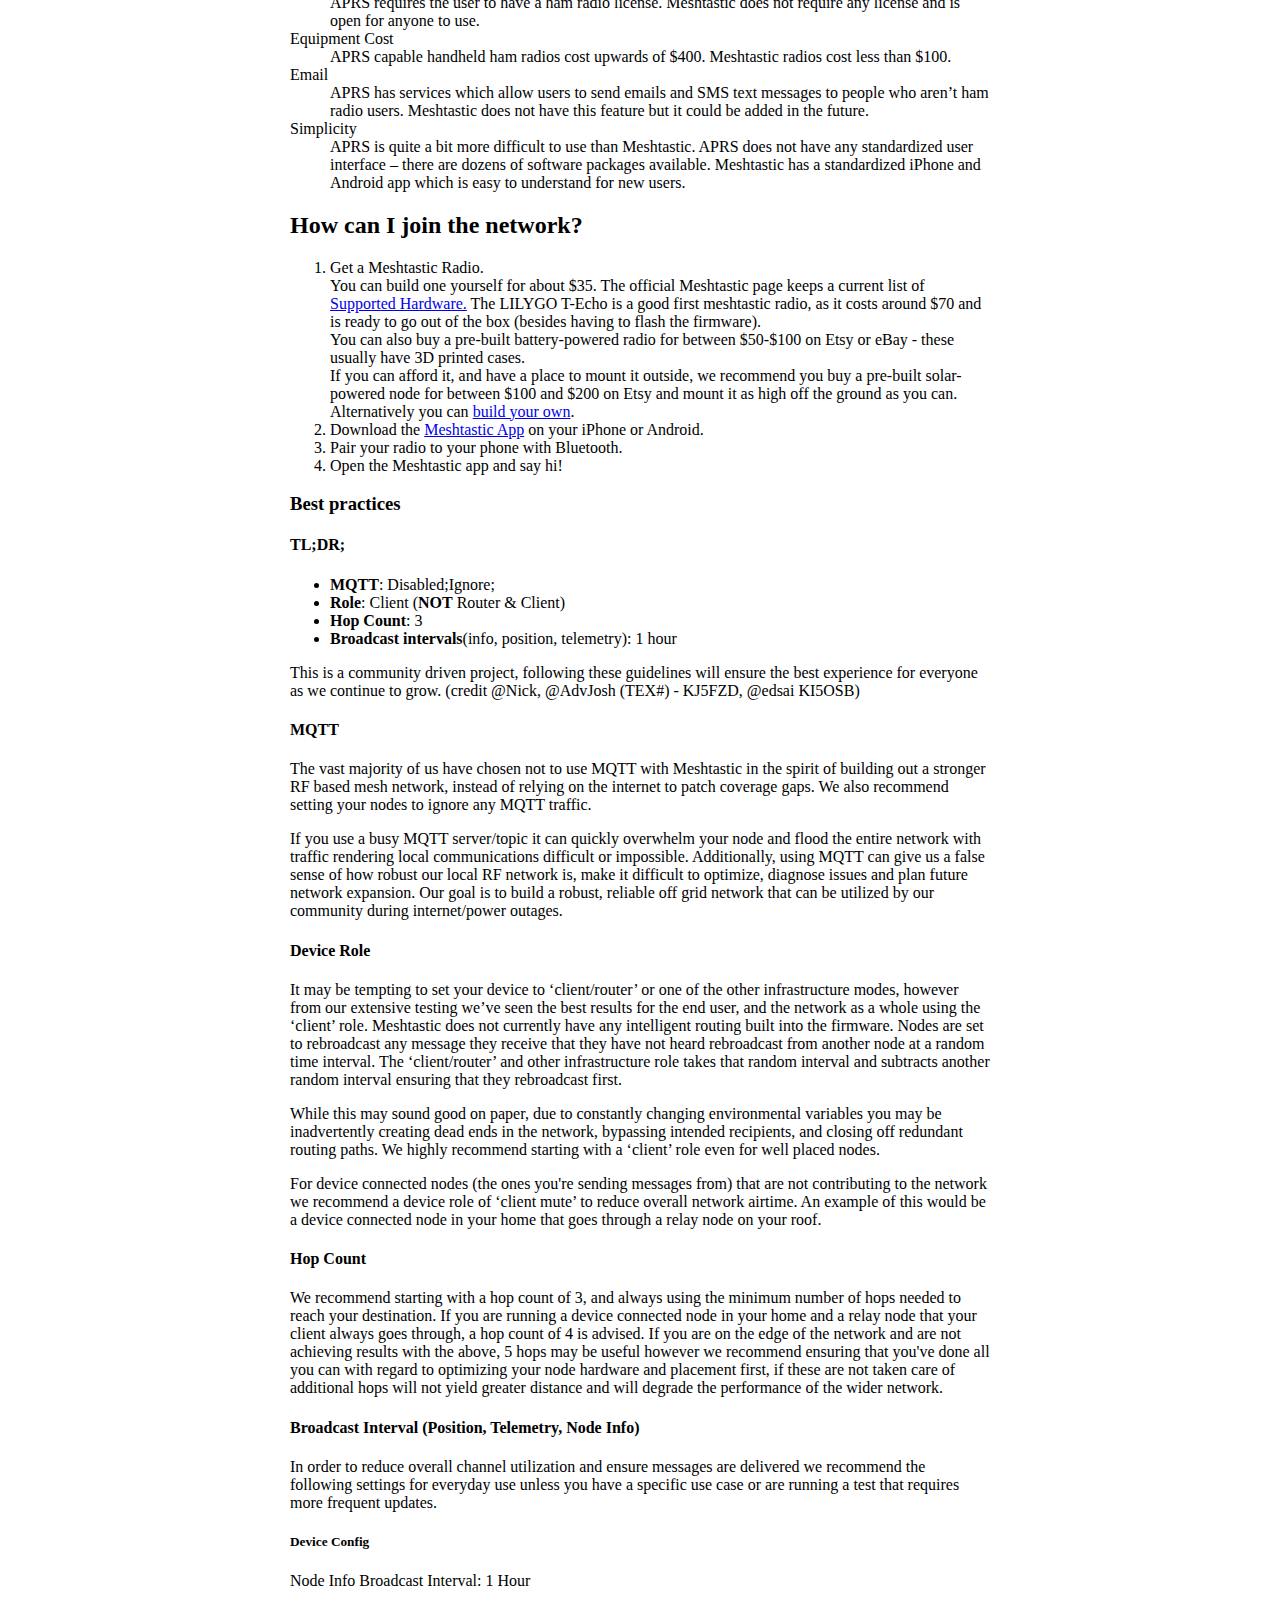
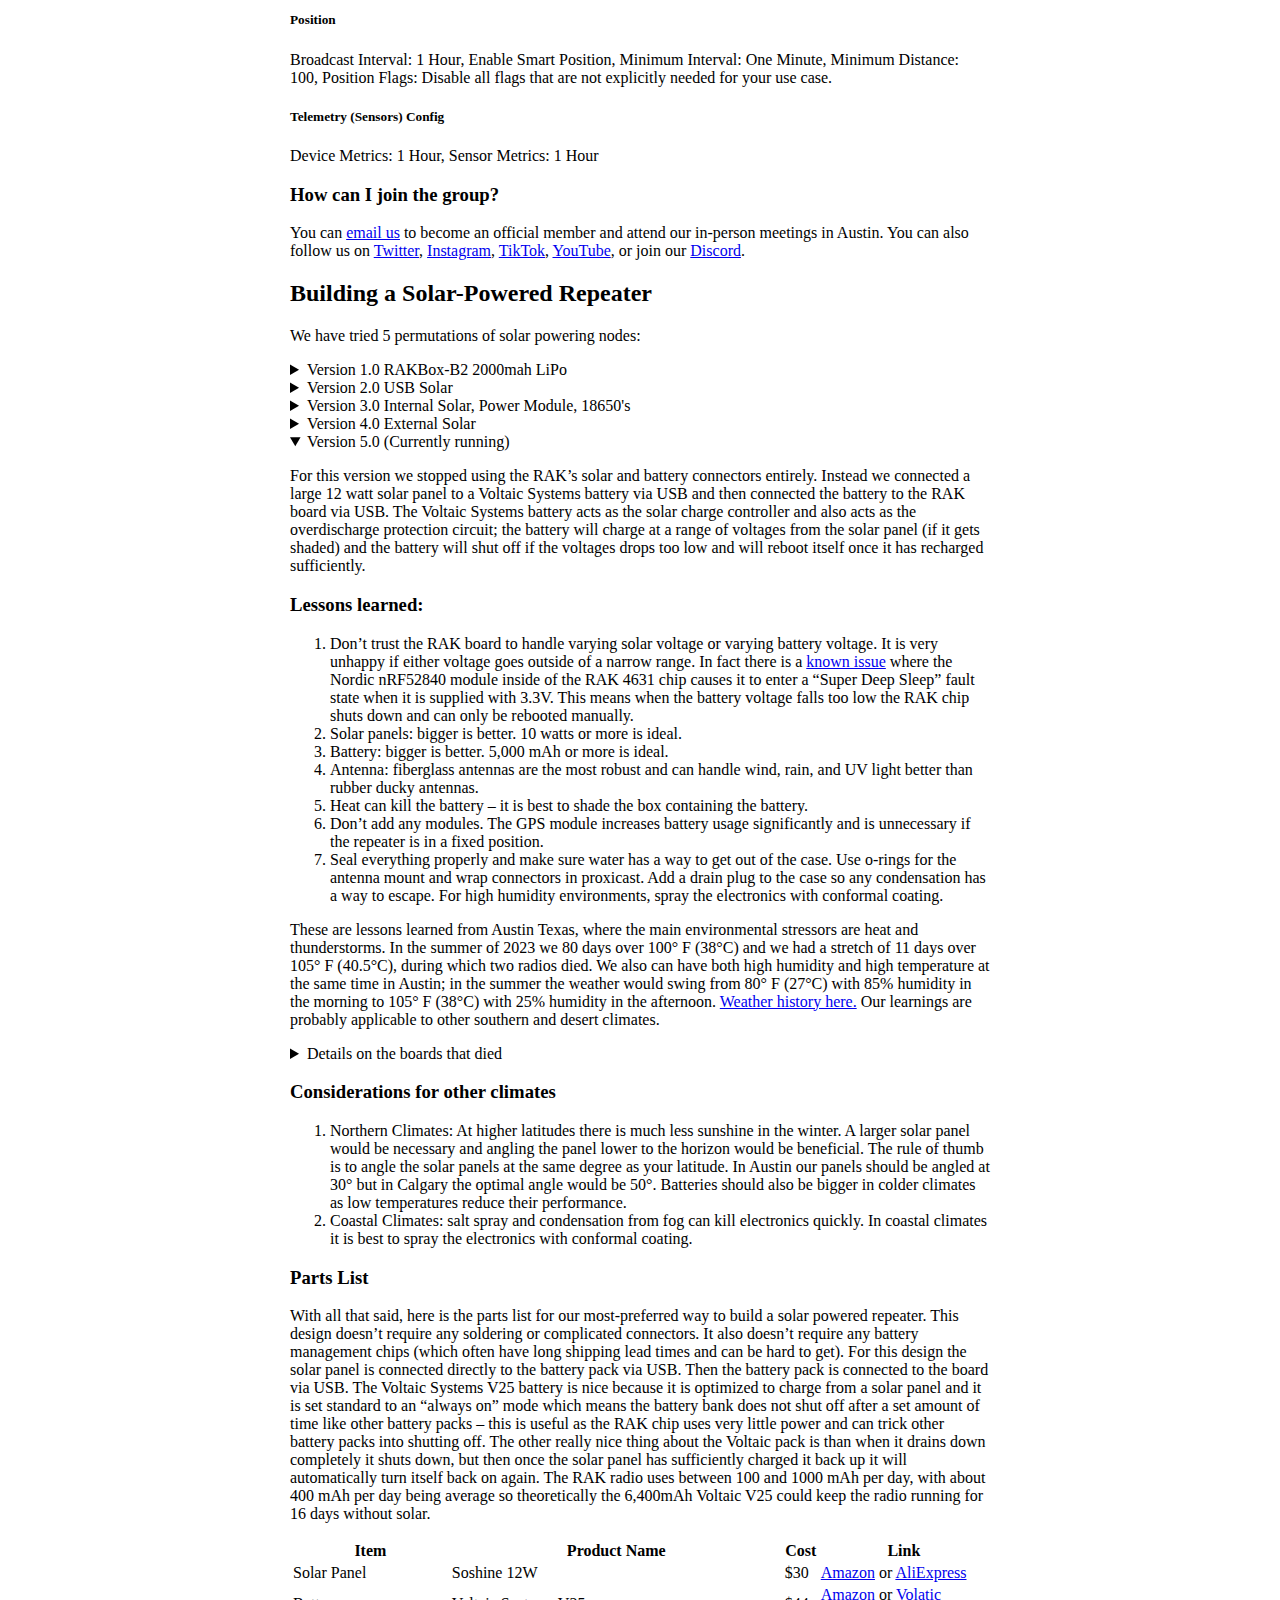
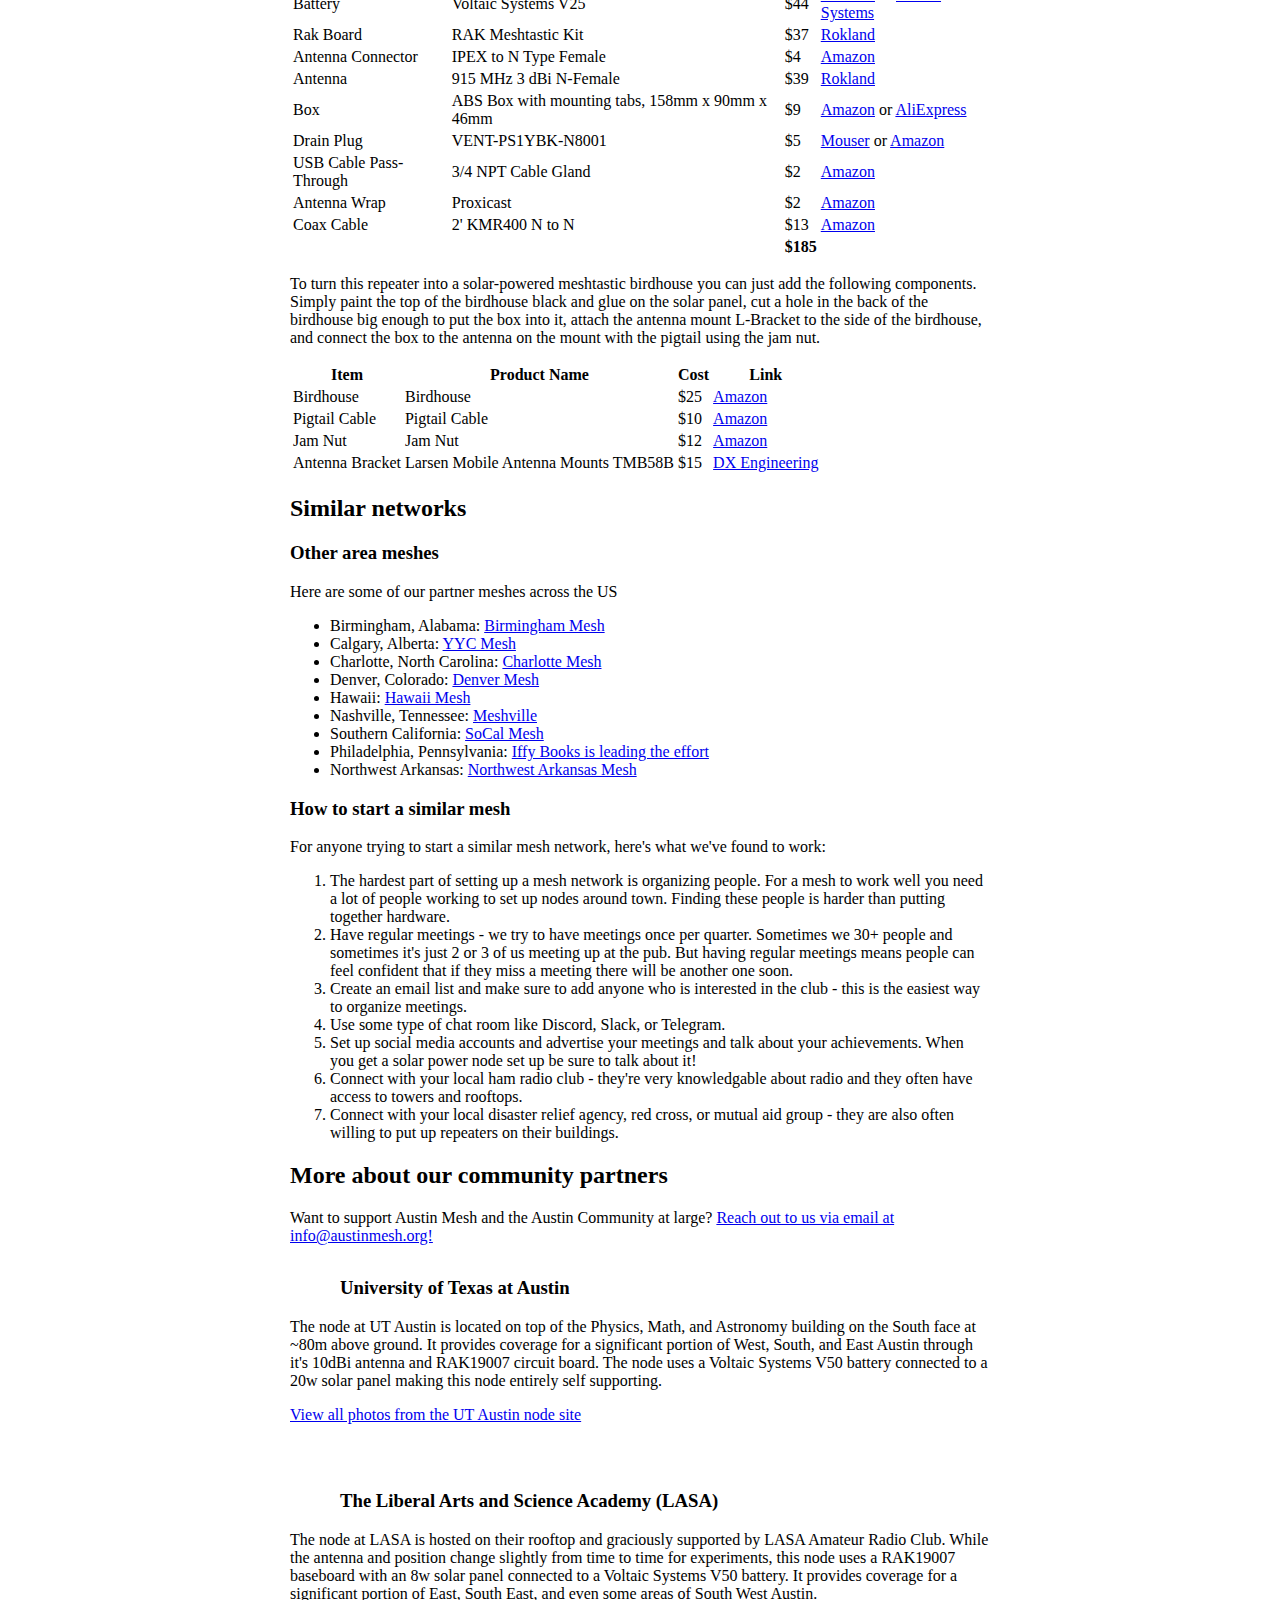
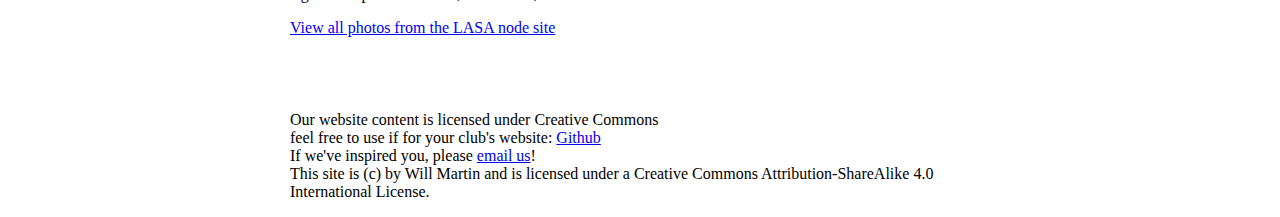
==== commit f502d969: "Add nav, update lots of content" ====
--- a/index.html
+++ b/index.html
@@ -1,625 +1,432 @@
 <!DOCTYPE html>
 <html lang="en">
-
-<head>
-    <title>Austin Mesh</title>
-    <meta name="viewport" meta charset="utf-8" content="width=device-width, initial-scale=1.0">
-    <link rel="apple-touch-icon" sizes="180x180" href="/apple-touch-icon.png">
-    <link rel="icon" type="image/png" sizes="32x32" href="/favicon-32x32.png">
-    <link rel="icon" type="image/png" sizes="16x16" href="/favicon-16x16.png">
-    <link rel="manifest" href="/site.webmanifest">
-    <style>
-        :root {
-            --borderRadius: 4px;
-            --color-canvas: #fcfcfc;
-            --color-canvasBorder: #565764;
-            --color-canvasDark: #e3e3e3;
-            --color-canvasDarker: #cacaca;
-            --color-canvasText: #2C2D3C;
-            --color-canvasTextDark: #107633;
-            --color-canvasTextDarker: #062c13;
-            --color-primary: #67EA94;
-            --color-primaryDark: #2ce26a;
-        }
-        @media (prefers-color-scheme: dark) {
-          :root {
-            --color-canvas: #2C2D3C;
-            --color-canvasDark: #1f2031;
-            --color-canvasDarker: #232430;
-            --color-canvasText: #fff;
-          }
-        }
-        body {
-            background-color: var(--color-canvas);
-            color-scheme: light dark;
-            color: var(--color-canvasText);
-            font-family: -apple-system,system-ui,BlinkMacSystemFont,"Segoe UI",Roboto,"Helvetica Neue",Arial,sans-serif;
-            font-size: 18px;
-            margin: 0;
-            padding: 0;
-        }
-        header {
-            background-color: var(--color-primary);
-            color: #000;
-            padding: 12px;
-            text-align: center;
-        }
-        main {
-            margin: 40px auto;
-            max-width: 700px;
-            padding: 10px;
-        }
-        h1 {
-            font-size: 36.49px;
-        }
-        h2 {
-            border-top: 1px solid var(--color-canvasBorder);
-            font-size: 32.44px;
-            margin-top: 36px;
-            padding-top: 18px;
-        }
-        h3 {
-            font-size: 28.83px;
-        }
-        h4 {
-            font-size: 25.63px;
-            margin-bottom: 10px;
-        }
-        h5 {
-            font-size: 22.78px;
-            margin-bottom: 5px;
-        }
-        h6 {
-            font-size: 20.25px;
-        }
-        p {
-            line-height: 1.5;
-            margin: 0 0 20px 0;
-        }
-        small {
-            font-size: 16px;
-        }
-        a,
-        a:visited {
-            color: var(--color-canvasTextDark);
-        }
-        a:hover {
-            color: var(--color-canvasTextDarker);
-        }
-        @media (prefers-color-scheme: dark) {
-            a,
-            a:visited {
-                color: var(--color-primaryDark);
-            }
-            a:hover {
-                color: var(--color-primary);
-            }
-        }
-        ol {
-            padding-left: 20px;
-        }
-        ul {
-            list-style-type: none;
-            margin-top: 5px;
-            padding-left: 0;
-        }
-        ul ul {
-            padding-left: 26px;
-        }
-        ul li::before {
-            content: "／";
-            margin-right: 8px;
-        }
-        ul ul li::before {
-            content: "⫽";
-        }
-        ul ul ul li::before {
-            content: "⫻";
-        }
-        li {
-            margin: 12px 0;
-        }
-        dt {
-            font-weight: bold;
-            margin-top: 8px;
-            margin-bottom: 4px;
-        }
-        dd {
-        }
-        img {
-            max-width: 100%;
-        }
-        .table-wrapper {
-            overflow-x: auto;
-        }
-        table {
-            border-collapse: collapse;
-            width: 100%;
-        }
-        tr {
-            border-bottom: 1px solid var(--color-canvasBorder);
-        }
-        tbody tr:last-child {
-            border-bottom: 0 none;
-        }
-        th {
-            text-align: left;
-        }
-        td, th {
-            padding: 10px 10px;
-        }
-        .toc li {
-            margin: 8px 0 0;
-        }
-        .toc > li + li {
-            margin-top: 18px;
-        }
-        .meetup {
-            position: relative;
-            padding: 20px;
-            margin: 20px 0;
-            background-color: var(--color-canvasDark);
-            border-radius: var(--borderRadius);
-        }
-        .meetup h4 {
-            margin: 0 0 10px;
-        }
-        .meetup p {
-            font-size: 16px;
-            margin-bottom: 0;
-        }
-        .meetup .mpowered {
-            display: none;
-        }
-        @media only screen and (min-width: 720px) {
-            .meetup .mpowered {
-                display: block;
-                position: absolute;
-                right: 20px;
-                top: 20px;
-                width: 96px;
-            }
-        }
-        .partner-logos {
-            display: flex;
-            justify-content: space-around;
-            align-items: baseline;
-        }
-        .partner-heading {
-            display: flex;
-            align-items: center;
-        }
-        .partner-heading img {
-            margin-right: 10px;
-        }
-        .white-bg {
-            background-color: #fff;
-        }
-    </style>
-</head>
-
-<body>
-    <header>
-        <img src="images/Austin-Mesh-Logo.svg" alt="Logo for Austin Mesh" title="Austin Mesh" width="500" height="121" />
-    </header>
-
-    <main>
-        <div class="meetup">
-            <h4>Austin Mesh Meeting</h4>
-            <p><strong>When</strong>: Thursday, June 6th @6pm<br />
-            <strong>Where</strong>: <a href="https://maps.app.goo.gl/mLidvbyoTRCYXaPdA" target="_blank">Black Sheep Lodge, S Lamar</a><br />
-            <strong>RSVP</strong>: <a href="https://discord.gg/9bCArDRkHr?event=1228175954426331267" target="_blank">Discord</a></p>
-            <img src="images/Austin-Mesh-Logomark.svg" width="96" height="90" alt="Square Logomark for Austin Mesh" title="Austin Mesh" class="mpowered" />
-        </div>
-
-        <p>Austin Mesh is a community group working to build a mesh network of solar-powered <a href="https://meshtastic.org/">meshtastic</a> radios in Austin. This network acts like a city-wide text messaging system, allowing people to communicate publicly or privately with anyone on the network. All of this happens without any external infrastructure - no power, no cell phone towers, no internet.</p>
-
-        <h3>Community partners</h3>
-        <div class="partner-logos">
-            <div>
-                <img src="images/University_of_Texas_at_Austin_seal.svg" width="150" alt="Circular seal of the University of Texas at Austin" title="University of Texas at Austin" loading="lazy" />
-            </div>
-            <div>
-                <img src="images/The-Liberal-Arts-and-Science-Academy-Logo.svg" width="150" alt="Logo of the Liberal Arts and Science Academy of Austin" title="Liberal Arts and Science Academy" loading="lazy" class="white-bg" />
-            </div>
-        </div>
-        <p><br /><a href="#more-about-partners">Explore photos, learn more, or become a partner</a></p>
-
-        <h3>Table of Contents</h3>
-
-        <ul class="toc">
-            <li><a href="#how-does-it-work">How does it work?</a>
+    <head>
+        <title>Austin Mesh</title>
+        <meta name="description" content="Allowing anyone with a smartphone to text without power or internet by building a solar-powered Meshtastic radio network in Austin.">
+        <meta name="viewport" charset="utf-8" content="width=device-width, initial-scale=1.0">
+        <link rel="apple-touch-icon" sizes="180x180" href="/apple-touch-icon.png">
+        <link rel="icon" type="image/png" sizes="32x32" href="/favicon-32x32.png">
+        <link rel="icon" type="image/png" sizes="16x16" href="/favicon-16x16.png">
+        <link rel="manifest" href="/site.webmanifest">
+        <style>
+        </style>
+        <link rel="stylesheet" href="https://matcha.mizu.sh/matcha.css">
+        <link rel="stylesheet" href="styles.css">
+    </head>
+    <body>
+        <header>
+            <img src="images/Austin-Mesh-Logo.svg" alt="Logo for Austin Mesh" title="Austin Mesh" width="500" height="121" />
+        </header>
+        <main>
+            <nav>
+                <menu>
+                <li class="active"><a href="/">Home</a></li>
+                <li>
+                    <a href="#learn">Learn</a>
+                    <menu>
+                        <li><a href="#how-does-it-work">How does it work?</a></li>
+                        <li><a href="#eli5">Can you explain it like I'm 5?</a></li>
+                        <li><a href="#what-can-it-do">What can it do?</a></li>
+                        <li><a href="#why-build-network">Why build this network?</a></li>
+                        <li><a href="#coverage">What area does the mesh cover?</a></li>
+                    </menu>
+                </li>
+                <li>
+                    <a href="#join-the-network">Join</a>
+                    <menu>
+                        <li><a href="#join-the-network">How can I join the network?</a></li>
+                        <li><a href="#best-practices">Best practices</a></li>
+                        <li><a href="#join-the-group">How can I join the group?</a></li>
+                    </menu>
+                </li>
+                <li>
+                    <a href="#building-a-solar-powered-repeater">Solar Build</a>
+                    <menu>
+                        <li><a href="#building-a-solar-powered-repeater">Building a solar-powered repeater</a></li>
+                        <li><a href="#parts-list">Parts list</a></li>
+                    </menu>
+                </li>
+                <li>
+                    <a href="#similar-networks">Similar networks</a>
+                    <menu>
+                        <li><a href="#other-meshes">Other meshes</a></li>
+                        <li><a href="#start-a-similar-club">Starting a similar club</a></li>
+                    </menu>
+                </li>
+                <li><a href="#more-about-partners">Our Partners</a></li>
+                </menu>
+            </nav>
+            <section class="social">
+                <h5>Join us on</h5>
+                <a href="https://www.instagram.com/p/Cq0jOpYLpZy/" target="_blank"><img src="images/social/instagram.svg"
+                    title="Austin Mesh Instagram"
+                    alt="Instagram logo"
+                    width="40"
+                height="40" /></a>
+                <a href="https://discord.gg/6a5Sv2s9bG" target="_blank"><img src="images/social/discord.svg"
+                    title="Austin Mesh Discord"
+                    alt="Discord logo"
+                    width="40"
+                height="40" /></a>
+                <a href="https://youtube.com/channel/UCtFl5gdwv0SdrP8sHlDMKNA"><img src="images/social/youtube.svg"
+                    title="Austin Mesh YouTube Channel"
+                    alt="Youtube logo"
+                    width="40"
+                height="40" /></a>
+            </section>
+            <!--<div class="meetup">
+                <h4>Austin Mesh Meeting</h4>
+                <p><b>When</b>: Thursday, June 6th @6pm<br />
+                    <b>Where</b>: <a href="https://maps.app.goo.gl/mLidvbyoTRCYXaPdA" target="_blank">Black Sheep Lodge, S Lamar</a><br />
+                    <b>RSVP</b>: <a href="https://discord.gg/9bCArDRkHr?event=1228175954426331267" target="_blank">Discord</a></p>
+                    <img src="images/Austin-Mesh-Logomark.svg" width="96" height="90" alt="Square Logomark for Austin Mesh" title="Austin Mesh" class="mpowered" />
+                </div>-->
+            <section>
+                <h1>Austin Mesh</h1>
+                <p>Austin Mesh is a community group working to build a mesh network of solar-powered <a href="https://meshtastic.org/">meshtastic</a> radios in Austin. This network acts like a city-wide text messaging system, allowing people to communicate publicly or privately with anyone on the network. All of this happens without any external infrastructure - no power, no cell phone towers, no internet.</p>
+                <h2>Community partners</h2>
+                <div class="partner-logos">
+                    <div>
+                        <img src="images/University_of_Texas_at_Austin_seal.svg" width="150" alt="Circular seal of the University of Texas at Austin" title="University of Texas at Austin" loading="lazy" />
+                    </div>
+                    <div>
+                        <img src="images/The-Liberal-Arts-and-Science-Academy-Logo.svg" width="150" alt="Logo of the Liberal Arts and Science Academy of Austin" title="Liberal Arts and Science Academy" loading="lazy" class="white-bg" />
+                    </div>
+                </div>
+                <p><br /><a href="#more-about-partners">Explore photos, learn more, or become a partner</a></p>
+            </section>
+            
+            <section id="learn">
+                <h2>Learn about Meshtastic and Austin Mesh</h2>
+                <h3 id="how-does-it-work">How does it work?</h3>
+                <p>We have set up a number of solar-powered radio repeaters in Austin. These radios communicate on the <a href="https://en.wikipedia.org/wiki/33-centimeter_band">906.875 MHZ</a> frequency using the <a href="https://en.wikipedia.org/wiki/LoRa">LoRa protocol</a>. The radios mesh using the open-source <a href="https://meshtastic.org/">Meshtastic</a> software. Users can connect to these repeaters by Bluetooth if they’re close enough or they can use their own handheld nodes which will also act as repeaters. The messages hop from node to node, extending the reach of the network and ensuring everyone receives every message.</p>
+                <h3 id="eli5">Can you explain it like I'm 5?</h3>
+                <p>Pretend you're sitting in class and want to send a note to everyone in the class. You write your note on a piece of paper and copy it three times. The message can be up to 228 characters - about as long as this paragraph so far. You hand those three pieces of paper to the three people around you. Then those three people re-write the message three times and hand it to the three people around them and so on. Now imagine a big gust of wind comes and blows away some of the messages. If even just a few people saw the note and keep copying and re-sending it, eventually everyone will get a copy of the note. This is like sending an unencrypted message to everyone on the network.</p>
+                <p>Now imagine you want to send a message to a single person or a select group of people but you don't want other people who see the note to be able to read it. You could write the note using a secret language. You could then hand a decoder key to your friend or to a group of friends and they could decode the message. The message still gets passed the same way - with every single person writing the message a few times and handing it to everyone - but only those people with the decoder key will be able to understand the message. This is like sending an encrypted direct message or encrypted group message.</p>
+                <p>Austin Mesh works the same way as this paper example, but instead of sending paper notes we're using digital text messages and sending it with radio waves. Our radios are solar powered and they don’t need any internet or cell phone coverage. This means they will work even if the power is out.</p>
+                <h3 id="what-can-it-do">What can it do?</h3>
+                <p>Meshtastic is a bit like a decentralized social media platform or SMS text messaging. It has a number of different features which will be familiar to anyone who has sent a text message or posted on social media.</p>
+                <dl>
+                    <dt>1) Primary Channel:</dt>
+                    <dd>You can broadcast an unencrypted message to the Primary Channel and everyone on your mesh will see it. This is a bit like “posting” publicly on a social media platform.</dd>
+                    <dt>2) Group Channels:</dt>
+                    <dd>You can send an encrypted message to a select group of people on a Secondary Channel and everyone who is subscribed to that channel will get it. People can join the channel if you provide them with an encryption key which you can send to them via Direct Message or which they can scan from a QR code in person. This is a bit like a private group on social media, or a group text message chain on SMS.</dd>
+                    <dt>3) Direct Messages:</dt>
+                    <dd>You can send encrypted direct messages to people on the mesh. This is like a private text message or a DM on social medial.</dd>
+                    <dt>4) Location:</dt>
+                    <dd>If you choose to enable it you can send your location to the mesh and it will show up on everyone’s map in the app.</dd>
+                    <dt>5) Connect Worldwide:</dt>
+                    <dd>If anyone on your local mesh is running an MQTT gateway your local mesh will connect to the other meshes around the world. This can allow you to broadcast messages to everyone globally or send encrypted messages to groups or individuals worldwide.</dd>
+                    <dt>6) Telemetry Data:</dt>
+                    <dd>Nodes can be set up to send telemetry data like the battery status or signal strength, which is helpful for monitoring remote solar-powered nodes. Nodes can also have sensors connected to them which allow them to send data on temperature, humidity, or air pressure which allow them to act like weather stations.</dd>
+                </dl>
+                <h3 id="why-build-network">Why build this network?</h3>
+                <h4>1) Community</h4>
+                <p>Because this is essentially a city-wide group text message chain we are hoping people use the network to build community. Tell the group where your band is playing tonight, chat about local politics, ask for a good cheese dip recipe, etc.</p>
+                <h4>2) Disasters</h4>
+                <p>If the power goes out, like during the 2021 Winter Storm Uri, this network should allow people to continue to communicate with each other without electricity, cell phone coverage, or internet. This big city-wide group text chain could allow people to ask for help or offer assistance. People could get information about where warming centers are open or ask who in their neighborhood still has power. People could also send encrypted direct messages to check in on friends and family or they could send encrypted group messages to coordinate privately in a group.</p>
+                <h4>3) Decentralized, Open, and Resilient</h4>
+                <p>Austin Mesh is decentralized - there is no central server or corporation - all the communication bounces through the entire mesh. Austin Mesh is open to everyone - you don't have to ask permission to join and all of the software is open-source. Austin Mesh is resilient - our solar-powered radios don't need cell phone towers, internet access, or electricity. We hope this project will inspire others to build things that are decentralized, open, and resilient.</p>
+                <h3 id="coverage">What kind of coverage does the Austin Mesh network have?</h3>
+                <p>As of Summer 2024 we have coverage throughout most of downtown, central, and East Austin. We have intermittent coverage in South, Southwest (all the way to Dripping Springs), North, and even all the way up to Leander. We're actively working to expand this coverage.</p>
+                <p><a href="https://meshmap.net/">The MQTT map at meshmap.net</a> is <b>not</b> representative of the coverage as we <a href="#best-practices">do not recommend using MQTT</a> however it may still be useful for you to see what is in your area. Another <a href="https://canvis.app/meshtastic-map">map of <b>self reported</b> nodes</a> is also available, but more likely to be out-of-date.</p>
+                <h3 id="meshtastic-vs-aprs">Comparing it to APRS on Ham Radio</h3>
+                <p>For people who are familiar with using the <a href="https://en.wikipedia.org/wiki/Automatic_Packet_Reporting_System">Automatic Packet Reporting System (APRS) </a> on ham radio, Meshtastic is <strong>similar</strong> in a few ways:</p>
+                <h4>Similarities</h4>
+                <dl>
+                    <dt>Digipeaters</dt>
+                    <dd>APRS radios can be set up as clients, which receive all messages and only transmit the users messages, or APRS radios can be set up as digipeaters, which repeat all the messages they hear. Meshtastic radios by default all act as repeaters – just like APRS digipeaters.</dd>
+                    <dt>iGates</dt>
+                    <dd>MQTT Gateways are like APRS iGates – they repeat all local traffic over the internet to other MQTT Gateways around the world.</dd>
+                    <dt>ANSRVR</dt>
+                    <dd>APRS users can subscribe to groups using the ANSRVR service. This allows for group chats like the popular #APRSThursday net. Meshtastic has “Secondary Channels” that can be subscribe to, allowing users to send messages to everyone on the channel.</dd>
+                    <dt>Burst</dt>
+                    <dd>APRS uses the AX.25 protocol which sends messages using data bursts between 0.3 and 0.5 seconds long. Meshtastic uses the LoRa protocol which sends messages in data bursts between 0.5 and 10 seconds long.</dd>
+                </dl>
+                <h4>Differences</h4>
+                <p>But Meshtastic is also <strong>different</strong> than APRS in a few ways:</p>
+                <dl>
+                    <dt>Primary</dt>
+                    <dd>APRS doesn’t have a way to broadcast a message to everyone on the network. Messages sent to Meshtastic's Primary Channel go to everyone.</dd>
+                    <dt>Encryption</dt>
+                    <dd>APRS is unencrypted because it is illegal to use encryption over ham radio. Meshtastic is encrypted for communications on private group channels and for direct messages between users, because it runs on the 900 MHz ISM band, which does not have restrictions on encryption.</dd>
+                    <dt>License</dt>
+                    <dd>APRS requires the user to have a ham radio license. Meshtastic does not require any license and is open for anyone to use.</dd>
+                    <dt>Equipment Cost</dt>
+                    <dd>APRS capable handheld ham radios cost upwards of $400. Meshtastic radios cost less than $100.</dd>
+                    <dt>Email</dt>
+                    <dd>APRS has services which allow users to send emails and SMS text messages to people who aren’t ham radio users. Meshtastic does not have this feature but it could be added in the future.</dd>
+                    <dt>Simplicity</dt>
+                    <dd>APRS is quite a bit more difficult to use than Meshtastic. APRS does not have any standardized user interface – there are dozens of software packages available. Meshtastic has a standardized iPhone and Android app which is easy to understand for new users.</dd>
+                </dl>
+            </section>
+            <section>
+                <h2 id="join-the-network">How can I join the network?</h2>
+                <ol>
+                    <li>
+                        Get a Meshtastic Radio.
+                        <br> You can build one yourself for about $35. The official Meshtastic page keeps a current list of <a href="https://meshtastic.org/docs/hardware/devices/">Supported Hardware.</a> The LILYGO T-Echo is a good first meshtastic radio, as it costs around $70 and is ready to go out of the box (besides having to flash the firmware).
+                        <br> You can also buy a pre-built battery-powered radio for between $50-$100 on Etsy or eBay - these usually have 3D printed cases.
+                        <br> If you can afford it, and have a place to mount it outside, we recommend you buy a pre-built solar-powered node for between $100 and $200 on Etsy and mount it as high off the ground as you can. Alternatively you can <a href="#building-a-solar-powered-repeater">build your own</a>.
+                    </li>
+                    <li>Download the <a href="https://meshtastic.org/docs/software">Meshtastic App</a> on your iPhone or Android.</li>
+                    <li>Pair your radio to your phone with Bluetooth.</li>
+                    <li>Open the Meshtastic app and say hi!</li>
+                </ol>
+                <h3 id="best-practices">Best practices</h3>
+                <h4>TL;DR;</h4>
                 <ul>
-                    <li><a href="#eli5">Can you explain it like I'm 5?</a></li>
-                    <li><a href="#what-can-it-do">What can it do?</a></li>
-                    <li><a href="#why-build-network">Why build this network?</a></li>
-                    <li><a href="#coverage">What area does the mesh cover?</a></li>
+                    <li><strong>MQTT</strong>: Disabled;Ignore;</li>
+                    <li><strong>Role</strong>: Client (<strong>NOT</strong> Router & Client)</li>
+                    <li><strong>Hop Count</strong>: 3</li>
+                    <li><strong>Broadcast intervals</strong>(info, position, telemetry): 1 hour</li>
                 </ul>
-            </li>
-            <li><a href="#join-the-network">How can I join the network</a>
+                <p>This is a community driven project, following these guidelines will ensure the best experience for everyone as we continue to grow. (credit @Nick, @AdvJosh (TEX#) - KJ5FZD, @edsai KI5OSB)</p>
+                <h4>MQTT</h4>
+                <p>The vast majority of us have chosen not to use MQTT with Meshtastic in the spirit of building out a stronger RF based mesh network, instead of relying on the internet to patch coverage gaps. We also recommend setting your nodes to ignore any MQTT traffic.</p>
+                <p>If you use a busy MQTT server/topic it can quickly overwhelm your node and flood the entire network with traffic rendering local communications difficult or impossible. Additionally, using MQTT can give us a false sense of how robust our local RF network is, make it difficult to optimize, diagnose issues and plan future network expansion. Our goal is to build a robust, reliable off grid network that can be utilized by our community during internet/power outages.</p>
+                <h4>Device Role</h4>
+                <p>It may be tempting to set your device to ‘client/router’ or one of the other infrastructure modes, however from our extensive testing we’ve seen the best results for the end user, and the network as a whole using the ‘client’ role. Meshtastic does not currently have any intelligent routing built into the firmware. Nodes are set to rebroadcast any message they receive that they have not heard rebroadcast from another node at a random time interval. The ‘client/router’ and other infrastructure role takes that random interval and subtracts another random interval ensuring that they rebroadcast first.</p>
+                <p>While this may sound good on paper, due to constantly changing environmental variables you may be inadvertently creating dead ends in the network, bypassing intended recipients, and closing off redundant routing paths. We highly recommend starting with a ‘client’ role even for well placed nodes.</p>
+                <p>For device connected nodes (the ones you're sending messages from) that are not contributing to the network we recommend a device role of ‘client mute’ to reduce overall network airtime. An example of this would be a device connected node in your home that goes through a relay node on your roof.</p>
+                <h4>Hop Count</h4>
+                <p>We recommend starting with a hop count of 3, and always using the minimum number of hops needed to reach your destination. If you are running a device connected node in your home and a relay node that your client always goes through, a hop count of 4 is advised. If you are on the edge of the network and are not achieving results with the above, 5 hops may be useful however we recommend ensuring that you've done all you can with regard to optimizing your node hardware and placement first, if these are not taken care of additional hops will not yield greater distance and will degrade the performance of the wider network.</p>
+                <h4>Broadcast Interval (Position, Telemetry, Node Info)</h4>
+                <p>In order to reduce overall channel utilization and ensure messages are delivered we recommend the following settings for everyday use unless you have a specific use case or are running a test that requires more frequent updates.</p>
+                <h5>Device Config</h5>
+                <p>Node Info Broadcast Interval: 1 Hour</p>
+                <h5>Position</h5>
+                <p>Broadcast Interval: 1 Hour, Enable Smart Position, Minimum Interval: One Minute, Minimum Distance: 100, Position Flags: Disable all flags that are not explicitly needed for your use case.</p>
+                <h5>Telemetry (Sensors) Config</h5>
+                <p>Device Metrics: 1 Hour, Sensor Metrics: 1 Hour</p>
+                <h3 id="join-the-group">How can I join the group?</h3>
+                <p>You can <a href="mailto:info@austinmesh.org">email us</a> to become an official member and attend our in-person meetings in Austin. You can also follow us on <a href="https://twitter.com/AustinMeshOrg" target="_blank">Twitter</a>,
+                <a href="https://www.instagram.com/p/Cq0jOpYLpZy/" target="_blank">Instagram</a>,
+                <a href="https://www.tiktok.com/@austinmesh.org" target="_blank">TikTok</a>,
+                <a href="https://youtube.com/channel/UCtFl5gdwv0SdrP8sHlDMKNA">YouTube</a>, or join our <a href="https://discord.gg/6a5Sv2s9bG" target="_blank">Discord</a>.</p>
+            </section>
+            <section>
+                <h2 id="building-a-solar-powered-repeater">Building a Solar-Powered Repeater</h2>
+                <p>We have tried 5 permutations of solar powering nodes:</p>
+                <details>
+                <summary>Version 1.0 RAKBox-B2 2000mah LiPo</summary>
+                <p>Using RAK RAKBox-B2 Enclosure with solar panel. The panel was connected directly to the RAK Wireless WisBlock Meshtastic Starter Kit US915. We connected a 2000 MAh Lithium Polymer battery directly to the RAK board. We drilled a hole in the top of the box and attached a fiberglass antenna, which was connected to the RAK board with an iPEX to N-Type connector. We mounted this on top of one of the UT buildings and it died within a month. The 0.4 watt panel is way too small.</p>
+                </details>
+                <details>
+                <summary>Version 2.0 USB Solar</summary>
+                <p>Same as 1.0 but we added a second 5 watt solar panel that was connected to the RAK board via USB. Also died within a month.</p>
+                </details>
+                <details>
+                <summary>Version 3.0 Internal Solar, Power Module, 18650's</summary>
+                <p>To minimize the amount of components outside the box we used a much larger box with a clear lid and placed the solar panel inside the box. We added a Texas Instruments Green Power Module between the solar panel and the RAK board to help regulate the power. For batteries we switched to using four 18650 batteries and we also added an overdischarge protection circuit from Voltaic Enclosures (not to be confused with Voltaic Systems) between the battery and the RAK board to provide clean shutoff when battery voltage fell below 2.5v. We mounted this on top of the UT buildings and it died in 3 months.</p>
+                </details>
+                <details>
+                <summary>Version 4.0 External Solar</summary>
+                <p>Same as Version 3.0 but we mounted the solar panel outside of the box (using a smaller box). We mounted this on a pole and it died within 3 months.</p>
+                </details>
+                <details open>
+                <summary>Version 5.0 (Currently running)</summary>
+                <p>For this version we stopped using the RAK’s solar and battery connectors entirely. Instead we connected a large 12 watt solar panel to a Voltaic Systems battery via USB and then connected the battery to the RAK board via USB. The Voltaic Systems battery acts as the solar charge controller and also acts as the overdischarge protection circuit; the battery will charge at a range of voltages from the solar panel (if it gets shaded) and the battery will shut off if the voltages drops too low and will reboot itself once it has recharged sufficiently.</p>
+                </details>
+                <h3>Lessons learned:</h3>
+                <ol>
+                    <li>Don’t trust the RAK board to handle varying solar voltage or varying battery voltage. It is very unhappy if either voltage goes outside of a narrow range. In fact there is a <a href="https://meshtastic.discourse.group/t/rak-4631-solar-repeater/7694/7">known issue</a> where the Nordic nRF52840 module inside of the RAK 4631 chip causes it to enter a “Super Deep Sleep” fault state when it is supplied with 3.3V. This means when the battery voltage falls too low the RAK chip shuts down and can only be rebooted manually.</li>
+                    <li>Solar panels: bigger is better. 10 watts or more is ideal.</li>
+                    <li>Battery: bigger is better. 5,000 mAh or more is ideal.</li>
+                    <li>Antenna: fiberglass antennas are the most robust and can handle wind, rain, and UV light better than rubber ducky antennas.</li>
+                    <li>Heat can kill the battery – it is best to shade the box containing the battery.</li>
+                    <li>Don’t add any modules. The GPS module increases battery usage significantly and is unnecessary if the repeater is in a fixed position.</li>
+                    <li>Seal everything properly and make sure water has a way to get out of the case. Use o-rings for the antenna mount and wrap connectors in proxicast. Add a drain plug to the case so any condensation has a way to escape. For high humidity environments, spray the electronics with conformal coating.</li>
+                </ol>
+                <p>These are lessons learned from Austin Texas, where the main environmental stressors are heat and thunderstorms. In the summer of 2023 we 80 days over 100° F (38°C) and we had a stretch of 11 days over 105° F (40.5°C), during which two radios died. We also can have both high humidity and high temperature at the same time in Austin; in the summer the weather would swing from 80° F (27°C) with 85% humidity in the morning to 105° F (38°C) with 25% humidity in the afternoon. <a href="https://weatherspark.com/h/y/8004/2023/Historical-Weather-during-2023-in-Austin-Texas-United-States">Weather history here.</a> Our learnings are probably applicable to other southern and desert climates.</p>
+                <details>
+                <summary>Details on the boards that died</summary>
+                <p>One was filled with water, the antenna seal didn't work. That's why the vent valve at the bottom is so important. One died because it got stuck in the low voltage state that requires a physical reset - that's fixed with the Voltaic packs. The third one died due to unknown causes but heat is suspected. When we tried to reboot with with wall power it wouldn't turn on - so the board was totally fried. That one I also sprayed with covalent coating nasty stuff that we won't use any more.</p>
+                </details>
+                <h3>Considerations for other climates</h3>
+                <ol>
+                    <li>Northern Climates: At higher latitudes there is much less sunshine in the winter. A larger solar panel would be necessary and angling the panel lower to the horizon would be beneficial. The rule of thumb is to angle the solar panels at the same degree as your latitude. In Austin our panels should be angled at 30° but in Calgary the optimal angle would be 50°. Batteries should also be bigger in colder climates as low temperatures reduce their performance.</li>
+                    <li>Coastal Climates: salt spray and condensation from fog can kill electronics quickly. In coastal climates it is best to spray the electronics with conformal coating.</li>
+                </ol>
+                <h3 id="parts-list">Parts List</h3>
+                <p>With all that said, here is the parts list for our most-preferred way to build a solar powered repeater. This design doesn’t require any soldering or complicated connectors. It also doesn’t require any battery management chips (which often have long shipping lead times and can be hard to get). For this design the solar panel is connected directly to the battery pack via USB. Then the battery pack is connected to the board via USB. The Voltaic Systems V25 battery is nice because it is optimized to charge from a solar panel and it is set standard to an “always on” mode which means the battery bank does not shut off after a set amount of time like other battery packs – this is useful as the RAK chip uses very little power and can trick other battery packs into shutting off. The other really nice thing about the Voltaic pack is than when it drains down completely it shuts down, but then once the solar panel has sufficiently charged it back up it will automatically turn itself back on again. The RAK radio uses between 100 and 1000 mAh per day, with about 400 mAh per day being average so theoretically the 6,400mAh Voltaic V25 could keep the radio running for 16 days without solar.</p>
+                <div class="table-wrapper">
+                    <table>
+                        <thead>
+                            <tr>
+                                <th>Item</th>
+                                <th>Product Name</th>
+                                <th>Cost</th>
+                                <th>Link</th>
+                            </tr>
+                        </thead>
+                        <tbody>
+                            <tr>
+                                <td>Solar Panel</td>
+                                <td>Soshine 12W</td>
+                                <td>$30</td>
+                                <td><a href="https://www.amazon.com/Soshine-USB-Solar-Panel-Monocrystalline/dp/B0CKXQ1XQ9">Amazon</a> or <a href="https://www.aliexpress.us/item/3256805874482226.html">AliExpress</a></td>
+                            </tr>
+                            <tr>
+                                <td>Battery</td>
+                                <td>Voltaic Systems V25</td>
+                                <td>$44</td>
+                                <td><a href="https://www.amazon.com/Voltaic-Systems-Formerly-Battery-Samsung/dp/B08232MRMC">Amazon</a> or <a href="https://voltaicsystems.com/v25">Volatic Systems</a></td>
+                            </tr>
+                            <tr>
+                                <td>Rak Board</td>
+                                <td>RAK Meshtastic Kit</td>
+                                <td>$37</td>
+                                <td><a href="https://store.rokland.com/products/rak-wireless-wisblock-meshtastic-starter-kit">Rokland</a></td>
+                            </tr>
+                            <tr>
+                                <td>Antenna Connector</td>
+                                <td>IPEX to N Type Female</td>
+                                <td>$4</td>
+                                <td><a href="https://www.amazon.com/gp/product/B09N3LPBYB">Amazon</a></td>
+                            </tr>
+                            <tr>
+                                <td>Antenna</td>
+                                <td>915 MHz 3 dBi N-Female</td>
+                                <td>$39</td>
+                                <td><a href="https://store.rokland.com/collections/802-11ah-wi-fi-halow/products/3-dbi-rak-brand-fiberglass-outdoor-antenna-bracket-mount-for-rak-bobcat-sensecap">Rokland</a>
+                            </td>
+                        </tr>
+                        <tr>
+                            <td>Box</td>
+                            <td>ABS Box with mounting tabs, 158mm x 90mm x 46mm</td>
+                            <td>$9</td>
+                            <td><a href="https://www.amazon.com/dp/B07NSSJ4H1/">Amazon</a> or <a href="https://www.aliexpress.us/item/3256803025946686.html">AliExpress</a></td>
+                        </tr>
+                        <tr>
+                            <td>Drain Plug</td>
+                            <td>VENT-PS1YBK-N8001</td>
+                            <td>$5</td>
+                            <td><a href="https://www.mouser.com/ProductDetail/Amphenol-LTW/VENT-PS1YBK-N8001?qs=5aG0NVq1C4wAxWre7fChJA%3D%3D">Mouser</a> or <a href="https://www.amazon.com/gp/product/B0BKY2LLLV/">Amazon</a></td>
+                        </tr>
+                        <tr>
+                            <td>USB Cable Pass-Through</td>
+                            <td>3/4 NPT Cable Gland</td>
+                            <td>$2</td>
+                            <td><a href="https://www.amazon.com/gp/product/B07ZRHPRP7">Amazon</a></td>
+                        </tr>
+                        <tr>
+                            <td>Antenna Wrap</td>
+                            <td>Proxicast</td>
+                            <td>$2</td>
+                            <td><a href="https://www.amazon.com/gp/product/B00K5GW67O/">Amazon</a></td>
+                        </tr>
+                        <tr>
+                            <td>Coax Cable</td>
+                            <td>2' KMR400 N to N</td>
+                            <td>$13</td>
+                            <td><a href="https://www.amazon.com/gp/product/B0BF4F8R8W/">Amazon</a></td>
+                            <tr>
+                                <td>&nbsp;</td>
+                                <td>&nbsp;</td>
+                                <td><strong>$185</strong></td>
+                                <td>&nbsp;</td>
+                            </tr>
+                        </tbody>
+                    </table>
+                </div>
+                <p>To turn this repeater into a solar-powered meshtastic birdhouse you can just add the following components. Simply paint the top of the birdhouse black and glue on the solar panel, cut a hole in the back of the birdhouse big enough to put the box into it, attach the antenna mount L-Bracket to the side of the birdhouse, and connect the box to the antenna on the mount with the pigtail using the jam nut.</p>
+                <div class="table-wrapper">
+                    <table>
+                        <thead>
+                            <tr>
+                                <th>Item</th>
+                                <th>Product Name</th>
+                                <th>Cost</th>
+                                <th>Link</th>
+                            </tr>
+                        </thead>
+                        <tbody>
+                            <tr>
+                                <td>Birdhouse</td>
+                                <td>Birdhouse</td>
+                                <td>$25</td>
+                                <td><a href="https://www.amazon.com/dp/B08T92JBCK">Amazon</a></td>
+                            </tr>
+                            <tr>
+                                <td>Pigtail Cable</td>
+                                <td>Pigtail Cable</td>
+                                <td>$10</td>
+                                <td><a href="https://www.amazon.com/gp/product/B09D3H19WF/">Amazon</a></td>
+                            </tr>
+                            <tr>
+                                <td>Jam Nut</td>
+                                <td>Jam Nut</td>
+                                <td>$12</td>
+                                <td><a href="https://www.amazon.com/dp/B08VCJXMXW">Amazon</a></td>
+                            </tr>
+                            <tr>
+                                <td>Antenna Bracket</td>
+                                <td>Larsen Mobile Antenna Mounts TMB58B</td>
+                                <td>$15</td>
+                                <td><a href="https://www.dxengineering.com/parts/lsn-tmb58b">DX Engineering</a></td>
+                            </tr>
+                        </tbody>
+                    </table>
+                </div>
+            </section>
+            <section id="similar-networks">
+                <h2>Similar networks</h2>
+                <h3 id="other-meshes">Other area meshes</h3>
+                <p>Here are some of our partner meshes across the US</p>
                 <ul>
-                    <li><a href="#best-practices">Best practices</a></li>
-                    <li><a href="#join-the-group">How can I join the group?</a></li>
+                    <li>Birmingham, Alabama: <a href="http://birminghammesh.org/">Birmingham Mesh</a></li>
+                    <li>Calgary, Alberta: <a href="https://yycmesh.com">YYC Mesh</a></li>
+                    <li>Charlotte, North Carolina: <a href="https://charlottemesh.org/">Charlotte Mesh</a></li>
+                    <li>Denver, Colorado: <a href="https://denvermesh.org/">Denver Mesh</a></li>
+                    <li>Hawaii: <a href="https://www.hawaiimesh.net/">Hawaii Mesh</a></li>
+                    <li>Nashville, Tennessee: <a href="https://www.instagram.com/meshville.tn">Meshville</a></li>
+                    <li>Southern California: <a href="https://socalmesh.com/">SoCal Mesh</a></li>
+                    <li>Philadelphia, Pennsylvania: <a href="https://iffybooks.net/">Iffy Books is leading the effort</a></li>
+                    <li>Northwest Arkansas: <a href="https://nwamesh.com/">Northwest Arkansas Mesh</a></li>
                 </ul>
-            </li>
-            <li><a href="#building-a-solar-powered-repeater">Building a solar-powered repeater</a>
-                <ul>
-                    <li><a href="#parts-list">Parts list</a></li>
-                </ul>
-            </li>
-            <li><a href="#meshtastic-vs-aprs">Comparing it to APRS on Ham Radio</a></li>
-            <li><a href="#other-meshes">Other meshses</a>
-                <ul>
-                    <li><a href="#start-a-similar-club">Starting a similar club</a></li>
-                </ul>
-            </li>
-        </ul>
-
-        <h2 id="how-does-it-work">How does it work?</h2>
-        <p>We have set up a number of solar-powered radio repeaters in Austin. These radios communicate on the <a href="https://en.wikipedia.org/wiki/33-centimeter_band">906.875 MHZ</a> frequency using the <a href="https://en.wikipedia.org/wiki/LoRa">LoRa protocol</a>. The radios mesh using the open-source <a href="https://meshtastic.org/">Meshtastic</a> software. Users can connect to these repeaters by Bluetooth if they’re close enough or they can use their own handheld nodes which will also act as repeaters. The messages hop from node to node, extending the reach of the network and ensuring everyone receives every message.</p>
-
-        <br>
-
-        <h3 id="eli5">Can you explain it like I'm 5?</h3>
-        <p>Pretend you're sitting in class and want to send a note to everyone in the class. You write your note on a piece of paper and copy it three times. The message can be up to 228 characters - about as long as this paragraph so far. You hand those three pieces of paper to the three people around you. Then those three people re-write the message three times and hand it to the three people around them and so on. Now imagine a big gust of wind comes and blows away some of the messages. If even just a few people saw the note and keep copying and re-sending it, eventually everyone will get a copy of the note. This is like sending an unencrypted message to everyone on the network.</p>
-        <br>
-        <p>Now imagine you want to send a message to a single person or a select group of people but you don't want other people who see the note to be able to read it. You could write the note using a secret language. You could then hand a decoder key to your friend or to a group of friends and they could decode the message. The message still gets passed the same way - with every single person writing the message a few times and handing it to everyone - but only those people with the decoder key will be able to understand the message. This is like sending an encrypted direct message or encrypted group message.</p>
-        <br>
-        <p>Austin Mesh works the same way as this paper example, but instead of sending paper notes we're using digital text messages and sending it with radio waves. Our radios are solar powered and they don’t need any internet or cell phone coverage. This means they will work even if the power is out.</p>
-
-        <br>
-
-        <h3 id="what-can-it-do">What can it do?</h3>
-        <p>Meshtastic is a bit like a decentralized social media platform or SMS text messaging. It has a number of different features which will be familiar to anyone who has sent a text message or posted on social media.</p>
-        <dl>
-            <dt>1) Primary Channel:</dt>
-            <dd>You can broadcast an unencrypted message to the Primary Channel and everyone on your mesh will see it. This is a bit like “posting” publicly on a social media platform.</dd>
-            <dt>2) Group Channels:</dt>
-            <dd>You can send an encrypted message to a select group of people on a Secondary Channel and everyone who is subscribed to that channel will get it. People can join the channel if you provide them with an encryption key which you can send to them via Direct Message or which they can scan from a QR code in person. This is a bit like a private group on social media, or a group text message chain on SMS.</dd>
-            <dt>3) Direct Messages:</dt>
-            <dd>You can send encrypted direct messages to people on the mesh. This is like a private text message or a DM on social medial.</dd>
-            <dt>4) Location:</dt>
-            <dd>If you choose to enable it you can send your location to the mesh and it will show up on everyone’s map in the app.</dd>
-            <dt>5) Connect Worldwide:</dt>
-            <dd>If anyone on your local mesh is running an MQTT gateway your local mesh will connect to the other meshes around the world. This can allow you to broadcast messages to everyone globally or send encrypted messages to groups or individuals worldwide.</dd>
-            <dt>6) Telemetry Data:</dt>
-            <dd>Nodes can be set up to send telemetry data like the battery status or signal strength, which is helpful for monitoring remote solar-powered nodes. Nodes can also have sensors connected to them which allow them to send data on temperature, humidity, or air pressure which allow them to act like weather stations.</dd>
-        </dl>
-
-        <br>
-
-        <h3 id="why-build-network">Why build this network?</h3>
-        <h4>1) Community</h4>
-        <p>Because this is essentially a city-wide group text message chain we are hoping people use the network to build community. Tell the group where your band is playing tonight, chat about local politics, ask for a good cheese dip recipe, etc.</p>
-        <h4>2) Disasters</h4>
-        <p>If the power goes out, like during the 2021 Winter Storm Uri, this network should allow people to continue to communicate with each other without electricity, cell phone coverage, or internet. This big city-wide group text chain could allow people to ask for help or offer assistance. People could get information about where warming centers are open or ask who in their neighborhood still has power. People could also send encrypted direct messages to check in on friends and family or they could send encrypted group messages to coordinate privately in a group.</p>
-        <h4>3) Decentralized, Open, and Resilient</h4>
-        <p>Austin Mesh is decentralized - there is no central server or corporation - all the communication bounces through the entire mesh. Austin Mesh is open to everyone - you don't have to ask permission to join and all of the software is open-source. Austin Mesh is resilient - our solar-powered radios don't need cell phone towers, internet access, or electricity. We hope this project will inspire others to build things that are decentralized, open, and resilient.</p>
-
-        <br>
-
-        <h3 id="coverage">What kind of coverage does the mesh network have?</h3>
-        <p>As of Winter 2023 we have coverage throughout most of downtown and central Austin. We're actively working to expand this coverage.
-            <br> Here is a live map of nodes globally that have access to MQTT: <a href="https://map.technicallyrural.com">MQTT Map</a>.
-            <br> There is a secondary MQTT map here: <a href="https://meshmap.net/">2nd MQTT Map</a>.
-            <br> Here is a map of self reported nodes that is more out-of-date: <a href="https://canvis.app/meshtastic-map">Self-Reported Map</a>.
-            <br> Here is a map of our coverage (slightly out of date):</p>
-        <img src="images/coverage.jpg" alt="Austin Mesh Coverage Map" loading="lazy" width="500">
-
-        <h2 id="join-the-network">How can I join the network?</h2>
-        <ol>
-            <li>
-                Get a Meshtastic Radio.
-                <br> You can build one yourself for about $35. The official Meshtastic page keeps a current list of <a href="https://meshtastic.org/docs/hardware/devices/">Supported Hardware.</a> The LILYGO T-Echo is a good first meshtastic radio, as it costs around $70 and is ready to go out of the box (besides having to flash the firmware).
-                <br> You can also buy a pre-built battery-powered radio for between $50-$100 on Etsy or eBay - these usually have 3D printed cases.
-                <br> If you can afford it, and have a place to mount it outside, we recommend you buy a pre-built solar-powered node for between $100 and $200 on Etsy and mount it as high off the ground as you can. Alternatively you can <a href="#building-a-solar-powered-repeater">build your own</a>.
-            </li>
-            <li>Download the <a href="https://meshtastic.org/docs/software">Meshtastic App</a> on your iPhone or Android.</li>
-            <li>Pair your radio to your phone with Bluetooth.</li>
-            <li>Open the Meshtastic app and say hi!</li>
-        </ol>
-
-        <h3 id="best-practices">Best practices</h3>
-        <h4>TL;DR;</h4>
-        <ul>
-            <li><strong>MQTT</strong>: Disabled;Ignore;</li>
-            <li><strong>Role</strong>: Client (<strong>NOT</strong> Router & Client)</li>
-            <li><strong>Hop Count</strong>: 3</li>
-            <li><strong>Broadcast intervals</strong>(info, position, telemetry): 1 hour</li>
-        </ul>
-        <p>This is a community driven project, following these guidelines will ensure the best experience for everyone as we continue to grow. (credit @Nick, @AdvJosh (TEX#) - KJ5FZD, @edsai KI5OSB)</p>
-
-        <h4>MQTT</h4>
-        <p>The vast majority of us have chosen not to use MQTT with Meshtastic in the spirit of building out a stronger RF based mesh network, instead of relying on the internet to patch coverage gaps. We also recommend setting your nodes to ignore any MQTT traffic.</p>
-
-        <p>If you use a busy MQTT server/topic it can quickly overwhelm your node and flood the entire network with traffic rendering local communications difficult or impossible. Additionally, using MQTT can give us a false sense of how robust our local RF network is, make it difficult to optimize, diagnose issues and plan future network expansion. Our goal is to build a robust, reliable off grid network that can be utilized by our community during internet/power outages.</p>
-
-        <h4>Device Role</h4>
-        <p>It may be tempting to set your device to ‘client/router’ or one of the other infrastructure modes, however from our extensive testing we’ve seen the best results for the end user, and the network as a whole using the ‘client’ role. Meshtastic does not currently have any intelligent routing built into the firmware. Nodes are set to rebroadcast any message they receive that they have not heard rebroadcast from another node at a random time interval. The ‘client/router’ and other infrastructure role takes that random interval and subtracts another random interval ensuring that they rebroadcast first.</p>
-
-        <p>While this may sound good on paper, due to constantly changing environmental variables you may be inadvertently creating dead ends in the network, bypassing intended recipients, and closing off redundant routing paths. We highly recommend starting with a ‘client’ role even for well placed nodes.</p>
-
-        <p>For device connected nodes (the ones you're sending messages from) that are not contributing to the network we recommend a device role of ‘client mute’ to reduce overall network airtime. An example of this would be a device connected node in your home that goes through a relay node on your roof.</p>
-
-        <h4>Hop Count</h4>
-        <p>We recommend starting with a hop count of 3, and always using the minimum number of hops needed to reach your destination. If you are running a device connected node in your home and a relay node that your client always goes through, a hop count of 4 is advised. If you are on the edge of the network and are not achieving results with the above, 5 hops may be useful however we recommend ensuring that you've done all you can with regard to optimizing your node hardware and placement first, if these are not taken care of additional hops will not yield greater distance and will degrade the performance of the wider network.</p>
-
-        <h4>Broadcast Interval (Position, Telemetry, Node Info)</h4>
-        <p>In order to reduce overall channel utilization and ensure messages are delivered we recommend the following settings for everyday use unless you have a specific use case or are running a test that requires more frequent updates.</p>
-
-        <h5>Device Config</h5>
-        <p>Node Info Broadcast Interval: 1 Hour</p>
-
-        <h5>Position</h5>
-        <p>Broadcast Interval: 1 Hour, Enable Smart Position, Minimum Interval: One Minute, Minimum Distance: 100, Position Flags: Disable all flags that are not explicitly needed for your use case.</p>
-
-        <h5>Telemetry (Sensors) Config</h5>
-        <p>Device Metrics: 1 Hour, Sensor Metrics: 1 Hour</p>
-
-        <h3 id="join-the-group">How can I join the group?</h3>
-        <p>You can <a href="mailto:info@austinmesh.org">email us</a> to become an official member and attend our in-person meetings in Austin. You can also follow us on <a href="https://twitter.com/AustinMeshOrg" target="_blank">Twitter</a>,
-            <a href="https://www.instagram.com/p/Cq0jOpYLpZy/" target="_blank">Instagram</a>,
-            <a href="https://www.tiktok.com/@austinmesh.org" target="_blank">TikTok</a>,
-            <a href="https://youtube.com/channel/UCtFl5gdwv0SdrP8sHlDMKNA">YouTube</a>, or join our <a href="https://discord.gg/6a5Sv2s9bG" target="_blank">Discord</a>.</p>
-
-        <h2 id="building-a-solar-powered-repeater">Building a Solar-Powered Repeater</h2>
-        <p>We have tried 5 permutations of solar powering nodes:</p>
-        <p><strong>Version 1.0:</strong> Using RAK RAKBox-B2 Enclosure with solar panel. The panel was connected directly to the RAK Wireless WisBlock Meshtastic Starter Kit US915. We connected a 2000 MAh Lithium Polymer battery directly to the RAK board. We drilled a hole in the top of the box and attached a fiberglass antenna, which was connected to the RAK board with an iPEX to N-Type connector. We mounted this on top of one of the UT buildings and it died within a month. The 0.4 watt panel is way too small.</p>
-        <p><strong>Version 2.0:</strong> Same as 1.0 but we added a second 5 watt solar panel that was connected to the RAK board via USB. Also died within a month.</p>
-        <p><strong>Version 3.0:</strong> To minimize the amount of components outside the box we used a much larger box with a clear lid and placed the solar panel inside the box. We added a Texas Instruments Green Power Module between the solar panel and the RAK board to help regulate the power. For batteries we switched to using four 18650 batteries and we also added an overdischarge protection circuit from Voltaic Enclosures (not to be confused with Voltaic Systems) between the battery and the RAK board to provide clean shutoff when battery voltage fell below 2.5v. We mounted this on top of the UT buildings and it died in 3 months.</p>
-        <p><strong>Version 4.0:</strong> Same as Version 3.0 but we mounted the solar panel outside of the box (using a smaller box). We mounted this on a pole and it died within 3 months.</p>
-        <p><strong>Version 5.0:</strong> For this version we stopped using the RAK’s solar and battery connectors entirely. Instead we connected a large 12 watt solar panel to a Voltaic Systems battery via USB and then connected the battery to the RAK board via USB. The Voltaic Systems battery acts as the solar charge controller and also acts as the overdischarge protection circuit; the battery will charge at a range of voltages from the solar panel (if it gets shaded) and the battery will shut off if the voltages drops too low and will reboot itself once it has recharged sufficiently.</p>
-
-        <h3>Lessons learned:</h3>
-        <ol>
-            <li>Don’t trust the RAK board to handle varying solar voltage or varying battery voltage. It is very unhappy if either voltage goes outside of a narrow range. In fact there is a <a href="https://meshtastic.discourse.group/t/rak-4631-solar-repeater/7694/7">known issue</a> where the Nordic nRF52840 module inside of the RAK 4631 chip causes it to enter a “Super Deep Sleep” fault state when it is supplied with 3.3V. This means when the battery voltage falls too low the RAK chip shuts down and can only be rebooted manually.</li>
-            <li>Solar panels: bigger is better. 10 watts or more is ideal.</li>
-            <li>Battery: bigger is better. 5,000 mAh or more is ideal.</li>
-            <li>Antenna: fiberglass antennas are the most robust and can handle wind, rain, and UV light better than rubber ducky antennas.</li>
-            <li>Heat can kill the battery – it is best to shade the box containing the battery.</li>
-            <li>Don’t add any modules. The GPS module increases battery usage significantly and is unnecessary if the repeater is in a fixed position.</li>
-            <li>Seal everything properly and make sure water has a way to get out of the case. Use o-rings for the antenna mount and wrap connectors in proxicast. Add a drain plug to the case so any condensation has a way to escape. For high humidity environments, spray the electronics with conformal coating.</li>
-        </ol>
-        <p>These are lessons learned from Austin Texas, where the main environmental stressors are heat and thunderstorms. In the summer of 2023 we 80 days over 100° F (38°C) and we had a stretch of 11 days over 105° F (40.5°C), during which two radios died. We also can have both high humidity and high temperature at the same time in Austin; in the summer the weather would swing from 80° F (27°C) with 85% humidity in the morning to 105° F (38°C) with 25% humidity in the afternoon. <a href="https://weatherspark.com/h/y/8004/2023/Historical-Weather-during-2023-in-Austin-Texas-United-States">Weather history here.</a> Our learnings are probably applicable to other southern and desert climates.</p>
-
-        <h3>Considerations for other climates</h3>
-        <ol>
-            <li>Northern Climates: At higher latitudes there is much less sunshine in the winter. A larger solar panel would be necessary and angling the panel lower to the horizon would be beneficial. The rule of thumb is to angle the solar panels at the same degree as your latitude. In Austin our panels should be angled at 30° but in Calgary the optimal angle would be 50°. Batteries should also be bigger in colder climates as low temperatures reduce their performance.</li>
-            <li>Coastal Climates: salt spray and condensation from fog can kill electronics quickly. In coastal climates it is best to spray the electronics with conformal coating.</li>
-        </ol>
-
-        <h3 id="parts-list">Parts List</h3>
-        <p>With all that said, here is the parts list for our most-preferred way to build a solar powered repeater. This design doesn’t require any soldering or complicated connectors. It also doesn’t require any battery management chips (which often have long shipping lead times and can be hard to get). For this design the solar panel is connected directly to the battery pack via USB. Then the battery pack is connected to the board via USB. The Voltaic Systems V25 battery is nice because it is optimized to charge from a solar panel and it is set standard to an “always on” mode which means the battery bank does not shut off after a set amount of time like other battery packs – this is useful as the RAK chip uses very little power and can trick other battery packs into shutting off. The other really nice thing about the Voltaic pack is than when it drains down completely it shuts down, but then once the solar panel has sufficiently charged it back up it will automatically turn itself back on again. The RAK radio uses between 100 and 1000 mAh per day, with about 400 mAh per day being average so theoretically the 6,400mAh Voltaic V25 could keep the radio running for 16 days without solar.</p>
-
-        <div class="table-wrapper">
-            <table>
-                <thead>
-                    <tr>
-                        <th>Item</th>
-                        <th>Product Name</th>
-                        <th>Cost</th>
-                        <th>Link</th>
-                    </tr>
-                </thead>
-                <tbody>
-                    <tr>
-                        <td>Solar Panel</td>
-                        <td>Soshine 12W</td>
-                        <td>$30</td>
-                        <td><a href="https://www.amazon.com/Soshine-USB-Solar-Panel-Monocrystalline/dp/B0CKXQ1XQ9">Amazon</a> or <a href="https://www.aliexpress.us/item/3256805874482226.html">AliExpress</a></td>
-                    </tr>
-                    <tr>
-                        <td>Battery</td>
-                        <td>Voltaic Systems V25</td>
-                        <td>$44</td>
-                        <td><a href="https://www.amazon.com/Voltaic-Systems-Formerly-Battery-Samsung/dp/B08232MRMC">Amazon</a> or <a href="https://voltaicsystems.com/v25">Volatic Systems</a></td>
-                    </tr>
-                    <tr>
-                        <td>Rak Board</td>
-                        <td>RAK Meshtastic Kit</td>
-                        <td>$37</td>
-                        <td><a href="https://store.rokland.com/products/rak-wireless-wisblock-meshtastic-starter-kit">Rokland</a></td>
-                    </tr>
-                    <tr>
-                        <td>Antenna Connector</td>
-                        <td>IPEX to N Type Female</td>
-                        <td>$4</td>
-                        <td><a href="https://www.amazon.com/gp/product/B09N3LPBYB">Amazon</a></td>
-                    </tr>
-                    <tr>
-                        <td>Antenna</td>
-                        <td>915 MHz 3 dBi N-Female</td>
-                        <td>$39</td>
-                        <td><a href="https://store.rokland.com/collections/802-11ah-wi-fi-halow/products/3-dbi-rak-brand-fiberglass-outdoor-antenna-bracket-mount-for-rak-bobcat-sensecap">Rokland</a>
-                        </td>
-                    </tr>
-                    <tr>
-                        <td>Box</td>
-                        <td>ABS Box with mounting tabs, 158mm x 90mm x 46mm</td>
-                        <td>$9</td>
-                        <td><a href="https://www.amazon.com/dp/B07NSSJ4H1/">Amazon</a> or <a href="https://www.aliexpress.us/item/3256803025946686.html">AliExpress</a></td>
-                    </tr>
-                    <tr>
-                        <td>Drain Plug</td>
-                        <td>VENT-PS1YBK-N8001</td>
-                        <td>$5</td>
-                        <td><a href="https://www.mouser.com/ProductDetail/Amphenol-LTW/VENT-PS1YBK-N8001?qs=5aG0NVq1C4wAxWre7fChJA%3D%3D">Mouser</a> or <a href="https://www.amazon.com/gp/product/B0BKY2LLLV/">Amazon</a></td>
-                    </tr>
-                    <tr>
-                        <td>USB Cable Pass-Through</td>
-                        <td>3/4 NPT Cable Gland</td>
-                        <td>$2</td>
-                        <td><a href="https://www.amazon.com/gp/product/B07ZRHPRP7">Amazon</a></td>
-                    </tr>
-                    <tr>
-                        <td>Antenna Wrap</td>
-                        <td>Proxicast</td>
-                        <td>$2</td>
-                        <td><a href="https://www.amazon.com/gp/product/B00K5GW67O/">Amazon</a></td>
-                    </tr>
-                    <tr>
-                        <td>Coax Cable</td>
-                        <td>2' KMR400 N to N</td>
-                        <td>$13</td>
-                        <td><a href="https://www.amazon.com/gp/product/B0BF4F8R8W/">Amazon</a></td>
-                    <tr>
-                        <td>&nbsp;</td>
-                        <td>&nbsp;</td>
-                        <td><strong>$185</strong></td>
-                        <td>&nbsp;</td>
-                    </tr>
-                </tbody>
-            </table>
-        </div>
-        <p>To turn this repeater into a solar-powered meshtastic birdhouse you can just add the following components. Simply paint the top of the birdhouse black and glue on the solar panel, cut a hole in the back of the birdhouse big enough to put the box into it, attach the antenna mount L-Bracket to the side of the birdhouse, and connect the box to the antenna on the mount with the pigtail using the jam nut.</p>
-
-        <div class="table-wrapper">
-            <table>
-                <thead>
-                    <tr>
-                        <th>Item</th>
-                        <th>Product Name</th>
-                        <th>Cost</th>
-                        <th>Link</th>
-                    </tr>
-                </thead>
-                <tbody>
-                    <tr>
-                        <td>Birdhouse</td>
-                        <td>Birdhouse</td>
-                        <td>$25</td>
-                        <td><a href="https://www.amazon.com/dp/B08T92JBCK">Amazon</a></td>
-                    </tr>
-                    <tr>
-                        <td>Pigtail Cable</td>
-                        <td>Pigtail Cable</td>
-                        <td>$10</td>
-                        <td><a href="https://www.amazon.com/gp/product/B09D3H19WF/">Amazon</a></td>
-                    </tr>
-                    <tr>
-                        <td>Jam Nut</td>
-                        <td>Jam Nut</td>
-                        <td>$12</td>
-                        <td><a href="https://www.amazon.com/dp/B08VCJXMXW">Amazon</a></td>
-                    </tr>
-                    <tr>
-                        <td>Antenna Bracket</td>
-                        <td>Larsen Mobile Antenna Mounts TMB58B</td>
-                        <td>$15</td>
-                        <td><a href="https://www.dxengineering.com/parts/lsn-tmb58b">DX Engineering</a></td>
-                    </tr>
-                </tbody>
-            </table>
-        </div>
-
-        <h2 id="meshtastic-vs-aprs">Comparing it to APRS on Ham Radio</h2>
-        <p>For people who are familiar with using the <a href="https://en.wikipedia.org/wiki/Automatic_Packet_Reporting_System">Automatic Packet Reporting System (APRS) </a> on ham radio, Meshtastic is <strong>similar</strong> in a few ways:</p>
-        <h3>Similarities</h3>
-        <dl>
-            <dt>Digipeaters</dt>
-            <dd>APRS radios can be set up as clients, which receive all messages and only transmit the users messages, or APRS radios can be set up as digipeaters, which repeat all the messages they hear. Meshtastic radios by default all act as repeaters – just like APRS digipeaters.</dd>
-            <dt>iGates</dt>
-            <dd>MQTT Gateways are like APRS iGates – they repeat all local traffic over the internet to other MQTT Gateways around the world.</dd>
-            <dt>ANSRVR</dt>
-            <dd>APRS users can subscribe to groups using the ANSRVR service. This allows for group chats like the popular #APRSThursday net. Meshtastic has “Secondary Channels” that can be subscribe to, allowing users to send messages to everyone on the channel.</dd>
-            <dt>Burst</dt>
-            <dd>APRS uses the AX.25 protocol which sends messages using data bursts between 0.3 and 0.5 seconds long. Meshtastic uses the LoRa protocol which sends messages in data bursts between 0.5 and 10 seconds long.</dd>
-        </dl>
-
-        <h3>Differences</h3>
-        <p>But Meshtastic is also <strong>different</strong> than APRS in a few ways:</p>
-        <dl>
-            <dt>Primary</dt>
-            <dd>APRS doesn’t have a way to broadcast a message to everyone on the network. Messages sent to Meshtastic's Primary Channel go to everyone.</dd>
-            <dt>Encryption</dt>
-            <dd>APRS is unencrypted because it is illegal to use encryption over ham radio. Meshtastic is encrypted for communications on private group channels and for direct messages between users, because it runs on the 900 MHz ISM band, which does not have restrictions on encryption.</dd>
-            <dt>License</dt>
-            <dd>APRS requires the user to have a ham radio license. Meshtastic does not require any license and is open for anyone to use.</dd>
-            <dt>Equipment Cost</dt>
-            <dd>APRS capable handheld ham radios cost upwards of $400. Meshtastic radios cost less than $100.</dd>
-            <dt>Email</dt>
-            <dd>APRS has services which allow users to send emails and SMS text messages to people who aren’t ham radio users. Meshtastic does not have this feature but it could be added in the future.</dd>
-            <dt>Simplicity</dt>
-            <dd>APRS is quite a bit more difficult to use than Meshtastic. APRS does not have any standardized user interface – there are dozens of software packages available. Meshtastic has a standardized iPhone and Android app which is easy to understand for new users.</dd>
-        </dl>
-        <h2 id="other-meshes">Other Meshes</h2>
-        <p>
-            For people in other places we've see a number of other meshtastic clubs spring up::
-            <br>Birmingham, Alabama: <a href="http://birminghammesh.org/">Birmingham Mesh</a>
-            <br>Calgary, Alberta: <a href="https://yycmesh.com">YYC Mesh</a>
-            <br>Charlotte, North Carolina: <a href="https://charlottemesh.org/">Charlotte Mesh</a>
-            <br>Denver, Colorado: <a href="https://denvermesh.org/">Denver Mesh</a>
-            <br>Hawaii: <a href="https://www.hawaiimesh.net/">Hawaii Mesh</a>
-            <br>Nashville, Tennessee: <a href="https://www.instagram.com/meshville.tn">Meshville</a>
-            <br>Southern California: <a href="https://socalmesh.com/">SoCal Mesh</a>
-            <br>Philadelphia, Pennsylvania: <a href="https://iffybooks.net/">Iffy Books is leading the effort</a>
-            <br>Northwest Arkansas: <a href="https://nwamesh.com/">Northwest Arkansas Mesh</a>
-        </p>
-
-        <h3 id="start-a-similar-club">Starting a similar club</h3>
-        <p>For anyone trying to start a similar club, here's what we've found to work:</p>
-        <ol>
-            <li>The hardest part of setting up a mesh network is organizing people. For a mesh to work well you need a lot of people working to set up nodes around town. Finding these people is harder than putting together hardware.</li>
-            <li>Have regular meetings - we try to have meetings once per quarter. Sometimes we have nearly a dozen people and sometimes it's just 2 or 3 of us meeting up at the pub. But having regular meetings means people can feel confident that if they miss a meeting there will be another one soon.</li>
-            <li>Create an email list and make sure to add anyone who is interested in the club - this is the easiest way to organize meetings.</li>
-            <li>Set up social media accounts and advertise your meetings and talk about your achievements. When you get a solar power node set up be sure to talk about it!</li>
-            <li>Connect with your local ham radio club - they're very knowledgable about radio and they often have access to towers and rooftops.</li>
-            <li>Connect with your local disaster relief agency, red cross, or mutual aid group - they are also often willing to put up repeaters on their buildings.</li>
-        </ol>
-
-        <h3 id="more-about-partners">More about our community partners</h3>
-        <p>Want to support Austin Mesh and the Austin Community at large? <a href="mailto:info@austinmesh.org">Reach out to us via email at info@austinmesh.org!</a></p>
-        <h4 class="partner-heading"><img src="images/University_of_Texas_at_Austin_seal.svg" width="40" alt="Circular seal of the University of Texas at Austin" title="University of Texas at Austin" loading="lazy" /> University of Texas at Austin</h4>
-        <p>The node at UT Austin is located on top of the Physics, Math, and Astronomy building on the South face at ~80m above ground. It provides coverage for a significant portion of West, South, and East Austin through it's 10dBi antenna and RAK19007 circuit board. The node uses a Voltaic Systems V50 battery connected to a 20w solar panel making this node entirely self supporting.</p>
-        <p><a href="https://github.com/willmartindotcom/austinmesh/tree/main/images/ut-austin" target="_blank">View all photos from the UT Austin node site</a></p>
-        <img 
-            alt="View looking out from the UT PMA building showing the Austin City Skyline to the South behind chain link fencing with a Meshtastic node that has a Austin Mesh sticker on it in the foreground"
-            loading="lazy"
-            src="images/ut-austin/University-of-Texas-at-Austin-Meshtastic-Repeater.webp" 
-            title="Austin Mesh Node at UT Austin"
-            width="700"
-            />
-
-        <h4 class="partner-heading"><img src="images/The-Liberal-Arts-and-Science-Academy-Logo.svg" width="40" alt="Logo of the Liberal Arts and Science Academy of Austin" title="Liberal Arts and Science Academy" loading="lazy" class="white-bg" /> The Liberal Arts and Science Academy (LASA)</h4>
-        <p>The node at LASA is hosted on their rooftop and graciously supported by LASA Amateur Radio Club. While the antenna and position change slightly from time to time for experiments, this node uses a RAK19007 baseboard with an 8w solar panel connected to a Voltaic Systems V50 battery. It provides coverage for a significant portion of East, South East, and even some areas of South West Austin.</p>
-        <p><a href="https://github.com/willmartindotcom/austinmesh/tree/main/images/lasa" target="_blank">View all photos from the LASA node site</a></p>
-        <img 
-            alt="View looking out from the UT PMA building showing the Austin City Skyline to the South behind chain link fencing with a Meshtastic node that has a Austin Mesh sticker on it in the foreground"
-            loading="lazy"
-            src="images/lasa/austin-mesh-liberal-arts-and-sciences-academy-cropped.webp" 
-            title="Austin Mesh Node at UT Austin"
-            width="700"
-            />
-        <br><br><br><br>
-        <p>Our website content is licensed under Creative Commons - feel free to use if for your club's website: <a href="https://github.com/willmartindotcom/austinmesh">Github</a>
-            <br>If we've inspired you, please <a href="mailto:info@austinmesh.org">email us</a>!
-            <br>
-        </p>
-        <p>This site is (c) by Will Martin and is licensed under a Creative Commons Attribution-ShareAlike 4.0 International License.</p>
-    </main>
-    <!--
-        This script adds heading hashes to the url as the user scrolls
-        so that links to specific sections can be shared easily
-    -->
-    <script>
-        document.addEventListener('DOMContentLoaded', () => {
-          const headings = Array.from(document.querySelectorAll('h1[id], h2[id], h3[id], h4[id], h5[id], h6[id]'));
-
-          const onScroll = () => {
-            let currentId = '';
-            for (let i = 0; i < headings.length; i++) {
-              const heading = headings[i];
-              const headingTop = heading.getBoundingClientRect().top;
-              if (headingTop >= 0 && headingTop < window.innerHeight) {
-                currentId = heading.id;
-                break;
-              }
-            }
-            if (currentId) history.replaceState(null, null, '#' + currentId);
-          };
-
-          window.addEventListener('scroll', onScroll);
-        });
-    </script>
-</body>
-</html>
+                <h3 id="start-a-similar-club">How to start a similar mesh</h3>
+                <p>For anyone trying to start a similar mesh network, here's what we've found to work:</p>
+                <ol>
+                    <li>The hardest part of setting up a mesh network is organizing people. For a mesh to work well you need a lot of people working to set up nodes around town. Finding these people is harder than putting together hardware.</li>
+                    <li>Have regular meetings - we try to have meetings once per quarter. Sometimes we 30+ people and sometimes it's just 2 or 3 of us meeting up at the pub. But having regular meetings means people can feel confident that if they miss a meeting there will be another one soon.</li>
+                    <li>Create an email list and make sure to add anyone who is interested in the club - this is the easiest way to organize meetings.</li>
+                    <li>Use some type of chat room like Discord, Slack, or Telegram.</li>
+                    <li>Set up social media accounts and advertise your meetings and talk about your achievements. When you get a solar power node set up be sure to talk about it!</li>
+                    <li>Connect with your local ham radio club - they're very knowledgable about radio and they often have access to towers and rooftops.</li>
+                    <li>Connect with your local disaster relief agency, red cross, or mutual aid group - they are also often willing to put up repeaters on their buildings.</li>
+                </ol>
+            </section>
+            <section>
+                <h2 id="more-about-partners">More about our community partners</h2>
+                <p>Want to support Austin Mesh and the Austin Community at large? <a href="mailto:info@austinmesh.org">Reach out to us via email at info@austinmesh.org!</a></p>
+                <h3 class="partner-heading"><img src="images/University_of_Texas_at_Austin_seal.svg" width="40" alt="Circular seal of the University of Texas at Austin" title="University of Texas at Austin" loading="lazy" /> University of Texas at Austin</h3>
+                <p>The node at UT Austin is located on top of the Physics, Math, and Astronomy building on the South face at ~80m above ground. It provides coverage for a significant portion of West, South, and East Austin through it's 10dBi antenna and RAK19007 circuit board. The node uses a Voltaic Systems V50 battery connected to a 20w solar panel making this node entirely self supporting.</p>
+                <p><a href="https://github.com/willmartindotcom/austinmesh/tree/main/images/ut-austin" target="_blank">View all photos from the UT Austin node site</a></p>
+                <img
+                alt="View looking out from the UT PMA building showing the Austin City Skyline to the South behind chain link fencing with a Meshtastic node that has a Austin Mesh sticker on it in the foreground"
+                loading="lazy"
+                src="images/ut-austin/University-of-Texas-at-Austin-Meshtastic-Repeater.webp"
+                title="Austin Mesh Node at UT Austin"
+                width="700"
+                />
+                <h3 class="partner-heading"><img src="images/The-Liberal-Arts-and-Science-Academy-Logo.svg" width="40" alt="Logo of the Liberal Arts and Science Academy of Austin" title="Liberal Arts and Science Academy" loading="lazy" class="white-bg" /> The Liberal Arts and Science Academy (LASA)</h3>
+                <p>The node at LASA is hosted on their rooftop and graciously supported by LASA Amateur Radio Club. While the antenna and position change slightly from time to time for experiments, this node uses a RAK19007 baseboard with an 8w solar panel connected to a Voltaic Systems V50 battery. It provides coverage for a significant portion of East, South East, and even some areas of South West Austin.</p>
+                <p><a href="https://github.com/willmartindotcom/austinmesh/tree/main/images/lasa" target="_blank">View all photos from the LASA node site</a></p>
+                <img
+                alt="View looking out from the UT PMA building showing the Austin City Skyline to the South behind chain link fencing with a Meshtastic node that has a Austin Mesh sticker on it in the foreground"
+                loading="lazy"
+                src="images/lasa/austin-mesh-liberal-arts-and-sciences-academy-cropped.webp"
+                title="Austin Mesh Node at UT Austin"
+                width="700"
+                />
+            </section>
+        </main>
+        <footer>
+            <p>Our website content is licensed under Creative Commons
+                <br>feel free to use if for your club's website: <a href="https://github.com/willmartindotcom/austinmesh">Github</a>
+                <br>If we've inspired you, please <a href="mailto:info@austinmesh.org">email us</a>!
+            <br>This site is (c) by Will Martin and is licensed under a Creative Commons Attribution-ShareAlike 4.0 International License.</p>
+        </footer>
+    </body>
+</html>--- a/styles.css
+++ b/styles.css
@@ -0,0 +1,88 @@
+:root {
+    --bg-default: #fcfcfc;
+    --color-canvasBorder: #565764;
+    --color-canvasDark: #e3e3e3;
+    --color-canvasDarker: #cacaca;
+    --color-canvasText: #2C2D3C;
+    --color-canvasTextDark: #107633;
+    --color-canvasTextDarker: #062c13;
+    --ly-brand: #67EA94;
+    --ly-bg-brand: #67EA94;
+    --color-primaryDark: #2ce26a;
+}
+@media (prefers-color-scheme: dark) {
+  :root {
+    --bg-default: #2C2D3C;
+    --color-canvasDark: #1f2031;
+    --color-canvasDarker: #232430;
+    --color-canvasText: #fff;
+  }
+}
+header {
+    background-color: var(--ly-brand);
+    text-align: center;
+}
+header img {
+    max-width: calc(100% - 3rem);
+}
+main {
+    margin: 0 auto 40px;
+    max-width: 700px;
+}
+footer {
+    margin: 0 auto;
+    max-width: 700px;
+}
+.meetup {
+    position: relative;
+    padding: 20px;
+    margin: 20px 0;
+    background-color: var(--bg-muted);
+}
+.meetup .mpowered {
+    display: none;
+}
+@media only screen and (min-width: 720px) {
+    .meetup .mpowered {
+        display: block;
+        position: absolute;
+        right: 20px;
+        top: 20px;
+        width: 96px;
+    }
+}
+.partner-logos {
+    display: flex;
+    justify-content: space-around;
+    align-items: baseline;
+}
+.partner-heading {
+    align-items: center;
+    display: flex;
+    margin-top: 2rem;
+}
+.partner-heading img {
+    margin-left: 0;
+    margin-right: 10px;
+}
+.white-bg {
+    background-color: #fff;
+}
+.social {
+    margin: 20px 0 0;
+    text-align: center;
+}
+.social p {
+    display: none;
+}
+.social a {
+    padding: 0 10px;
+}
+@media only screen and (min-width: 720px) {
+    .social {
+        margin: 20px 0 20px;
+    }
+    .social p {
+        display: block;
+    }
+}